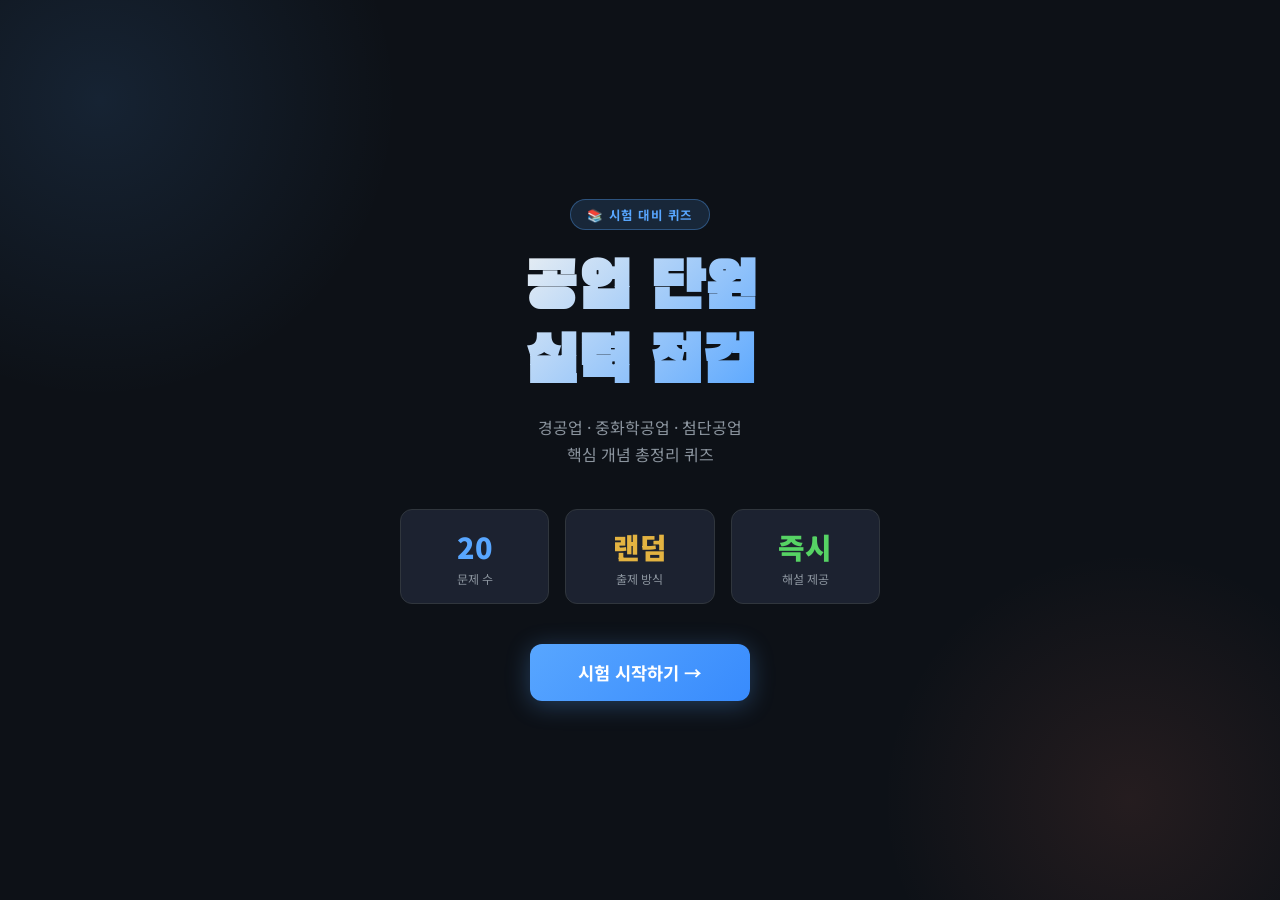
==== index.html @ 166e5a05 "Update index.html" ====
<!DOCTYPE html>
<html lang="ko">
<head>
<meta charset="UTF-8">
<meta name="viewport" content="width=device-width, initial-scale=1.0">
<title>공업 단원 시험 대비 퀴즈</title>
<link href="https://fonts.googleapis.com/css2?family=Noto+Sans+KR:wght@400;500;700;900&family=Black+Han+Sans&display=swap" rel="stylesheet">
<style>
  :root {
    --bg: #0d1117;
    --surface: #161b22;
    --card: #1c2230;
    --border: #30363d;
    --accent: #58a6ff;
    --accent2: #f78166;
    --accent3: #56d364;
    --text: #e6edf3;
    --text-muted: #8b949e;
    --correct: #1a4731;
    --correct-border: #56d364;
    --wrong: #4a1c1c;
    --wrong-border: #f85149;
    --yellow: #e3b341;
  }

  * { box-sizing: border-box; margin: 0; padding: 0; }

  body {
    background: var(--bg);
    color: var(--text);
    font-family: 'Noto Sans KR', sans-serif;
    min-height: 100vh;
    padding: 0;
  }

  /* ── 시작 화면 ── */
  #start-screen {
    display: flex;
    flex-direction: column;
    align-items: center;
    justify-content: center;
    min-height: 100vh;
    padding: 2rem;
    position: relative;
    overflow: hidden;
  }

  #start-screen::before {
    content: '';
    position: absolute;
    top: -200px; left: -200px;
    width: 600px; height: 600px;
    background: radial-gradient(circle, rgba(88,166,255,0.12) 0%, transparent 70%);
    pointer-events: none;
  }

  #start-screen::after {
    content: '';
    position: absolute;
    bottom: -150px; right: -100px;
    width: 500px; height: 500px;
    background: radial-gradient(circle, rgba(247,129,102,0.10) 0%, transparent 70%);
    pointer-events: none;
  }

  .start-badge {
    background: rgba(88,166,255,0.15);
    border: 1px solid rgba(88,166,255,0.35);
    color: var(--accent);
    font-size: 0.78rem;
    font-weight: 700;
    letter-spacing: 0.12em;
    padding: 0.35rem 1rem;
    border-radius: 100px;
    margin-bottom: 1.5rem;
    text-transform: uppercase;
  }

  .start-title {
    font-family: 'Black Han Sans', sans-serif;
    font-size: clamp(2.4rem, 6vw, 4rem);
    text-align: center;
    line-height: 1.15;
    margin-bottom: 0.8rem;
    background: linear-gradient(135deg, #e6edf3 0%, #58a6ff 100%);
    -webkit-background-clip: text;
    -webkit-text-fill-color: transparent;
    background-clip: text;
  }

  .start-sub {
    color: var(--text-muted);
    font-size: 1rem;
    text-align: center;
    margin-bottom: 2.5rem;
    line-height: 1.7;
  }

  .info-grid {
    display: grid;
    grid-template-columns: repeat(3, 1fr);
    gap: 1rem;
    margin-bottom: 2.5rem;
    width: 100%;
    max-width: 480px;
  }

  .info-card {
    background: var(--card);
    border: 1px solid var(--border);
    border-radius: 12px;
    padding: 1rem;
    text-align: center;
  }

  .info-card .num {
    font-size: 1.8rem;
    font-weight: 900;
    color: var(--accent);
    display: block;
  }

  .info-card .lbl {
    font-size: 0.75rem;
    color: var(--text-muted);
    margin-top: 0.2rem;
  }

  .btn-start {
    background: linear-gradient(135deg, #58a6ff, #388bfd);
    color: #fff;
    border: none;
    padding: 1rem 3rem;
    font-size: 1.1rem;
    font-weight: 700;
    font-family: 'Noto Sans KR', sans-serif;
    border-radius: 12px;
    cursor: pointer;
    transition: transform 0.15s, box-shadow 0.15s;
    box-shadow: 0 4px 24px rgba(88,166,255,0.3);
  }

  .btn-start:hover {
    transform: translateY(-2px);
    box-shadow: 0 8px 32px rgba(88,166,255,0.45);
  }

  /* ── 퀴즈 화면 ── */
  #quiz-screen {
    display: none;
    max-width: 720px;
    margin: 0 auto;
    padding: 2rem 1.5rem 5rem;
  }

  .quiz-header {
    display: flex;
    justify-content: space-between;
    align-items: center;
    margin-bottom: 1.5rem;
  }

  .quiz-counter {
    font-size: 0.85rem;
    color: var(--text-muted);
    font-weight: 700;
    letter-spacing: 0.05em;
  }

  .quiz-counter span {
    color: var(--accent);
    font-size: 1.1rem;
  }

  .score-badge {
    background: rgba(86,211,100,0.15);
    border: 1px solid rgba(86,211,100,0.3);
    color: var(--accent3);
    font-size: 0.8rem;
    font-weight: 700;
    padding: 0.3rem 0.8rem;
    border-radius: 100px;
  }

  .progress-bar-wrap {
    height: 4px;
    background: var(--border);
    border-radius: 99px;
    margin-bottom: 2rem;
    overflow: hidden;
  }

  .progress-bar-fill {
    height: 100%;
    background: linear-gradient(90deg, #58a6ff, #56d364);
    border-radius: 99px;
    transition: width 0.4s ease;
  }

  .question-card {
    background: var(--card);
    border: 1px solid var(--border);
    border-radius: 16px;
    padding: 1.8rem;
    margin-bottom: 1.4rem;
    position: relative;
    overflow: hidden;
  }

  .question-card::before {
    content: '';
    position: absolute;
    top: 0; left: 0; right: 0;
    height: 3px;
    background: linear-gradient(90deg, #58a6ff, #388bfd);
  }

  .question-type {
    font-size: 0.72rem;
    font-weight: 700;
    letter-spacing: 0.1em;
    text-transform: uppercase;
    color: var(--accent);
    margin-bottom: 0.8rem;
    display: flex;
    align-items: center;
    gap: 0.4rem;
  }

  .question-type::before {
    content: '';
    display: inline-block;
    width: 6px; height: 6px;
    background: var(--accent);
    border-radius: 50%;
  }

  .question-text {
    font-size: 1.08rem;
    font-weight: 500;
    line-height: 1.7;
    color: var(--text);
  }

  .choices {
    display: flex;
    flex-direction: column;
    gap: 0.75rem;
    margin-bottom: 1.4rem;
  }

  .choice-btn {
    background: var(--surface);
    border: 1.5px solid var(--border);
    color: var(--text);
    padding: 0.9rem 1.2rem;
    border-radius: 10px;
    text-align: left;
    font-size: 0.95rem;
    font-family: 'Noto Sans KR', sans-serif;
    cursor: pointer;
    transition: all 0.15s;
    display: flex;
    align-items: flex-start;
    gap: 0.8rem;
    line-height: 1.5;
  }

  .choice-btn:hover:not(:disabled) {
    border-color: var(--accent);
    background: rgba(88,166,255,0.08);
    transform: translateX(3px);
  }

  .choice-btn .choice-num {
    min-width: 24px;
    height: 24px;
    border-radius: 6px;
    background: var(--border);
    color: var(--text-muted);
    display: flex;
    align-items: center;
    justify-content: center;
    font-size: 0.78rem;
    font-weight: 700;
    flex-shrink: 0;
    margin-top: 1px;
    transition: all 0.15s;
  }

  .choice-btn:hover:not(:disabled) .choice-num {
    background: var(--accent);
    color: #fff;
  }

  .choice-btn.correct {
    background: var(--correct);
    border-color: var(--correct-border);
    color: #fff;
  }

  .choice-btn.correct .choice-num {
    background: var(--correct-border);
    color: #fff;
  }

  .choice-btn.wrong {
    background: var(--wrong);
    border-color: var(--wrong-border);
    color: #fff;
  }

  .choice-btn.wrong .choice-num {
    background: var(--wrong-border);
    color: #fff;
  }

  .choice-btn:disabled { cursor: default; }

  .explanation {
    display: none;
    background: rgba(88,166,255,0.06);
    border: 1px solid rgba(88,166,255,0.2);
    border-radius: 10px;
    padding: 1rem 1.2rem;
    font-size: 0.9rem;
    color: #a8c9f7;
    line-height: 1.7;
    margin-bottom: 1.4rem;
  }

  .explanation .ex-label {
    font-weight: 700;
    color: var(--accent);
    margin-bottom: 0.3rem;
    display: block;
    font-size: 0.78rem;
    letter-spacing: 0.08em;
    text-transform: uppercase;
  }

  .short-answer-wrap {
    display: flex;
    gap: 0.7rem;
    margin-bottom: 1.4rem;
    flex-direction: column;
  }

  .short-input-row {
    display: flex;
    gap: 0.7rem;
  }

  .short-input {
    flex: 1;
    background: var(--surface);
    border: 1.5px solid var(--border);
    color: var(--text);
    padding: 0.85rem 1rem;
    border-radius: 10px;
    font-size: 0.95rem;
    font-family: 'Noto Sans KR', sans-serif;
    outline: none;
    transition: border-color 0.15s;
  }

  .short-input:focus { border-color: var(--accent); }
  .short-input.correct { border-color: var(--correct-border); background: var(--correct); }
  .short-input.wrong { border-color: var(--wrong-border); background: var(--wrong); }

  .btn-submit {
    background: var(--accent);
    color: #fff;
    border: none;
    padding: 0.85rem 1.4rem;
    border-radius: 10px;
    font-size: 0.9rem;
    font-weight: 700;
    font-family: 'Noto Sans KR', sans-serif;
    cursor: pointer;
    transition: opacity 0.15s;
    white-space: nowrap;
  }

  .btn-submit:hover { opacity: 0.85; }
  .btn-submit:disabled { opacity: 0.4; cursor: default; }

  .sa-hint {
    font-size: 0.82rem;
    color: var(--text-muted);
    padding: 0 0.2rem;
  }

  .sa-hint.correct-hint { color: var(--accent3); font-weight: 700; }
  .sa-hint.wrong-hint { color: var(--accent2); }

  .btn-next {
    width: 100%;
    background: linear-gradient(135deg, #58a6ff, #388bfd);
    color: #fff;
    border: none;
    padding: 1rem;
    border-radius: 12px;
    font-size: 1rem;
    font-weight: 700;
    font-family: 'Noto Sans KR', sans-serif;
    cursor: pointer;
    transition: transform 0.15s, opacity 0.15s;
    display: none;
  }

  .btn-next:hover { opacity: 0.9; transform: translateY(-1px); }

  /* ── 결과 화면 ── */
  #result-screen {
    display: none;
    max-width: 600px;
    margin: 0 auto;
    padding: 3rem 1.5rem;
    text-align: center;
    min-height: 100vh;
    justify-content: center;
    flex-direction: column;
    align-items: center;
  }

  .result-emoji {
    font-size: 5rem;
    margin-bottom: 1rem;
    display: block;
    animation: bounce 0.5s ease;
  }

  @keyframes bounce {
    0% { transform: scale(0.5); opacity: 0; }
    70% { transform: scale(1.15); }
    100% { transform: scale(1); opacity: 1; }
  }

  .result-title {
    font-family: 'Black Han Sans', sans-serif;
    font-size: 2.2rem;
    margin-bottom: 0.5rem;
  }

  .result-score {
    font-size: 3.5rem;
    font-weight: 900;
    margin: 1rem 0;
  }

  .result-score .score-num { color: var(--accent); }

  .result-detail {
    color: var(--text-muted);
    margin-bottom: 2rem;
    font-size: 0.95rem;
    line-height: 1.7;
    white-space: pre-line;
  }

  .result-bars {
    width: 100%;
    max-width: 400px;
    margin: 0 auto 2rem;
    display: flex;
    flex-direction: column;
    gap: 0.8rem;
  }

  .result-bar-row {
    display: flex;
    align-items: center;
    gap: 0.8rem;
    font-size: 0.85rem;
  }

  .result-bar-label {
    width: 50px;
    text-align: right;
    color: var(--text-muted);
    flex-shrink: 0;
  }

  .result-bar-track {
    flex: 1;
    height: 10px;
    background: var(--border);
    border-radius: 99px;
    overflow: hidden;
  }

  .result-bar-fill-correct {
    height: 100%;
    background: var(--accent3);
    border-radius: 99px;
    transition: width 1s ease;
  }

  .result-bar-fill-wrong {
    height: 100%;
    background: var(--accent2);
    border-radius: 99px;
    transition: width 1s ease;
  }

  .result-bar-count { width: 30px; font-weight: 700; }

  .result-buttons {
    display: flex;
    gap: 0.8rem;
    width: 100%;
    max-width: 400px;
  }

  .btn-retry {
    flex: 1;
    background: linear-gradient(135deg, #58a6ff, #388bfd);
    color: #fff;
    border: none;
    padding: 0.95rem;
    border-radius: 12px;
    font-size: 0.95rem;
    font-weight: 700;
    font-family: 'Noto Sans KR', sans-serif;
    cursor: pointer;
    transition: opacity 0.15s;
  }

  .btn-retry:hover { opacity: 0.85; }

  .btn-review {
    flex: 1;
    background: var(--card);
    color: var(--text);
    border: 1.5px solid var(--border);
    padding: 0.95rem;
    border-radius: 12px;
    font-size: 0.95rem;
    font-weight: 700;
    font-family: 'Noto Sans KR', sans-serif;
    cursor: pointer;
    transition: border-color 0.15s;
  }

  .btn-review:hover { border-color: var(--accent); }

  @media (max-width: 600px) {
    .info-grid { grid-template-columns: repeat(3,1fr); gap: 0.6rem; }
    .question-text { font-size: 0.97rem; }
    .choice-btn { font-size: 0.88rem; padding: 0.8rem 1rem; }
  }
</style>
</head>
<body>

<!-- 시작 화면 -->
<div id="start-screen">
  <div class="start-badge">📚 시험 대비 퀴즈</div>
  <h1 class="start-title">공업 단원<br>실력 점검</h1>
  <p class="start-sub">경공업 · 중화학공업 · 첨단공업<br>핵심 개념 총정리 퀴즈</p>
  <div class="info-grid">
    <div class="info-card">
      <span class="num">20</span>
      <div class="lbl">문제 수</div>
    </div>
    <div class="info-card">
      <span class="num" style="color:var(--yellow)">랜덤</span>
      <div class="lbl">출제 방식</div>
    </div>
    <div class="info-card">
      <span class="num" style="color:var(--accent3)">즉시</span>
      <div class="lbl">해설 제공</div>
    </div>
  </div>
  <button class="btn-start" onclick="startQuiz()">시험 시작하기 →</button>
</div>

<!-- 퀴즈 화면 -->
<div id="quiz-screen">
  <div class="quiz-header">
    <div class="quiz-counter">문제 <span id="cur-q">1</span> / 20</div>
    <div class="score-badge">점수: <span id="live-score">0</span>점</div>
  </div>
  <div class="progress-bar-wrap">
    <div class="progress-bar-fill" id="progress-fill" style="width:5%"></div>
  </div>
  <div class="question-card">
    <div class="question-type" id="q-type">객관식</div>
    <div class="question-text" id="q-text"></div>
  </div>
  <div id="choices-area"></div>
  <div class="explanation" id="explanation">
    <span class="ex-label">💡 해설</span>
    <span id="exp-text"></span>
  </div>
  <button class="btn-next" id="btn-next" onclick="nextQuestion()">다음 문제 →</button>
</div>

<!-- 결과 화면 -->
<div id="result-screen">
  <span class="result-emoji" id="result-emoji">🎉</span>
  <h2 class="result-title" id="result-title">수고했어요!</h2>
  <div class="result-score"><span class="score-num" id="result-score-num">0</span> <span style="font-size:1.5rem;color:var(--text-muted)">/ 20</span></div>
  <p class="result-detail" id="result-detail"></p>
  <div class="result-bars">
    <div class="result-bar-row">
      <span class="result-bar-label" style="color:var(--accent3)">정답</span>
      <div class="result-bar-track"><div class="result-bar-fill-correct" id="bar-correct" style="width:0%"></div></div>
      <span class="result-bar-count" style="color:var(--accent3)" id="cnt-correct">0</span>
    </div>
    <div class="result-bar-row">
      <span class="result-bar-label" style="color:var(--accent2)">오답</span>
      <div class="result-bar-track"><div class="result-bar-fill-wrong" id="bar-wrong" style="width:0%"></div></div>
      <span class="result-bar-count" style="color:var(--accent2)" id="cnt-wrong">0</span>
    </div>
  </div>
  <div class="result-buttons">
    <button class="btn-retry" onclick="startQuiz()">다시 풀기 🔄</button>
    <button class="btn-review" onclick="goHome()">처음으로 🏠</button>
  </div>
</div>

<script>
// ─────────────────────────────────────────────
//  문제 데이터
//
//  객관식(mc): choices 배열은 정답 1개 + 오답 5개 = 총 6개
//              answer는 정답의 인덱스 (0~5)
//              렌더링 시 정답을 포함한 4개를 랜덤 추출하여 출제
//
//  단답형(sa): answers 배열 — 첫 번째가 대표 정답(해설·오답 표시용),
//              나머지는 허용 유사 답변
// ─────────────────────────────────────────────
const ALL_QUESTIONS = [
  // ── 객관식 (6보기 → 4개 랜덤 추출) ──
  {
    type: 'mc',
    q: '공업의 정의로 가장 올바른 것은?',
    choices: [
      '자연의 생산물을 가공하여 중간재나 최종 생산물을 창출하고 부가가치를 높이는 산업활동',
      '자연환경을 보호하며 생태계를 관리하는 산업활동',
      '1차 산업에서 생산된 농산물을 유통하는 활동',
      '지식과 정보를 기반으로 서비스를 제공하는 활동',
      '토지를 개간하고 작물을 재배하는 농업 활동',
      '원자재를 수입하여 타국에 판매하는 무역 활동'
    ],
    answer: 0,
    exp: '공업은 자연의 생산물을 가공하는 제조 과정을 통해 중간재나 최종 생산물을 창출하여 부가가치를 높이는 산업활동입니다.'
  },
  {
    type: 'mc',
    q: '공업 발달을 위한 인적 자원에 해당하지 않는 것은?',
    choices: [
      '넓은 평야',
      '노동력',
      '기술 및 능력',
      '창의적 생각',
      '협동심',
      '전문 교육을 받은 기술자'
    ],
    answer: 0,
    exp: '넓은 평야는 자연적 조건이지 인적자원이 아닙니다. 인적자원에는 노동력, 기술 및 능력, 창의적 생각, 협동심이 포함됩니다.'
  },
  {
    type: 'mc',
    q: '시장 지향형 공업의 대표적인 예로 가장 적절한 것은?',
    choices: [
      '얼음 제조 공업',
      '철강 공업',
      '조선 공업',
      '석유 화학 공업',
      '자동차 공업',
      '시멘트 공업'
    ],
    answer: 0,
    exp: '얼음 제조 공업은 제품이 무겁고 부피가 크며 변질되기 쉬워 소비자와 가까운 시장 주변에 입지하는 시장 지향형 공업의 대표 예입니다.'
  },
  {
    type: 'mc',
    q: '중세 길드(guild) 제도에 대한 설명으로 옳은 것은?',
    choices: [
      '중세 상공업자들의 상호 부조적 동업 조합이다',
      '대량 생산 체제를 갖춘 현대식 공장 제도이다',
      '국가가 자본을 출자하여 경영하는 공영 공업이다',
      '소비자 중심의 서비스 산업 조합이다',
      '산업혁명 이후 생겨난 노동자 보호 조합이다',
      '원료 수급을 위해 만들어진 국제 무역 연합이다'
    ],
    answer: 0,
    exp: '길드(guild)는 중세 상공업자들이 만든 상호 부조적 동업 조합으로, 장인(숙련된 기술자)들이 직인과 도제를 두고 생산 활동을 주도했습니다.'
  },
  {
    type: 'mc',
    q: '근대 산업 사회(산업혁명)의 특징으로 가장 거리가 먼 것은?',
    choices: [
      '지식 정보 중심 사회로 전환',
      '공장 제도의 확립',
      '대량 생산 체제 구축',
      '2차 산업의 비중 급격히 증가',
      '증기 기관의 발명과 보급',
      '면직물 공업의 급속한 발달'
    ],
    answer: 0,
    exp: '지식 정보 중심 사회는 현대 사회의 특징입니다. 근대 산업 사회(산업혁명)는 공장 제도 확립, 대량 생산 체제, 2차 산업(제조업) 비중 급증이 핵심 특징입니다.'
  },
  {
    type: 'mc',
    q: '베버(Weber)의 최소 비용 이론에서 최적의 공업 입지로 보는 지점은?',
    choices: [
      '운송비, 노동비, 집적 이익을 종합적으로 고려하여 생산비를 최소화할 수 있는 지점',
      '소비자와 가장 가까운 지점',
      '원료 산지에 가장 가까운 지점',
      '항구와 가장 인접한 임해 지역',
      '토지 가격이 가장 낮은 농촌 지역',
      '정부 산업단지가 조성된 지역'
    ],
    answer: 0,
    exp: '베버의 최소 비용 이론은 운송비, 노동비, 집적 이익을 종합적으로 고려하여 생산비가 가장 최소화되는 지점이 최적의 공업 입지라는 이론입니다.'
  },
  {
    type: 'mc',
    q: '장치 공업의 특징으로 옳지 않은 것은?',
    choices: [
      '노동집약적 성격이 강하다',
      '거대한 설비가 필수적이다',
      '고도의 자동화 시스템이 필요하다',
      '대규모 자본 투자가 요구된다',
      '자본 집약적 산업으로 분류된다',
      '석유 화학, 제철이 대표적인 예이다'
    ],
    answer: 0,
    exp: '장치 공업은 자본 집약적 산업으로 거대한 설비와 고도의 자동화, 대규모 자본이 필요합니다. 노동집약적 성격은 경공업의 특징입니다.'
  },
  {
    type: 'mc',
    q: '1960년대 우리나라 산업 발달의 특징으로 옳은 것은?',
    choices: [
      '경공업 중심의 수출 주도형 성장 정책',
      '중화학 공업 중심의 내수 지향형 성장',
      '첨단 기술 산업 중심의 산업 구조',
      '서비스업 중심의 3차 산업 비중 증가',
      '반도체 수출을 통한 고부가가치 성장',
      '자동차 공업을 바탕으로 한 조립 산업 육성'
    ],
    answer: 0,
    exp: '1960년대 우리나라는 섬유, 신발 등 경공업 중심으로 풍부한 노동력을 바탕으로 한 수출 주도형 성장 정책을 추진했습니다.'
  },
  {
    type: 'mc',
    q: '철강 공업의 3대 공정을 순서대로 바르게 나열한 것은?',
    choices: [
      '제선 → 제강 → 압연',
      '제강 → 제선 → 압연',
      '압연 → 제선 → 제강',
      '제선 → 압연 → 제강',
      '압연 → 제강 → 제선',
      '제강 → 압연 → 제선'
    ],
    answer: 0,
    exp: '철강 공업의 순서는 제선(용광로에서 쇳물 생산) → 제강(불순물 제거, 강철 생산) → 압연(롤러로 판/봉 형태로 성형) 입니다.'
  },
  {
    type: 'mc',
    q: '전자 공업의 3대 특성으로 모두 맞는 것은?',
    choices: [
      '지식 집약적, 고부가가치, 저자원·저에너지 소비형',
      '노동 집약적, 저부가가치, 고자원 소비형',
      '자본 집약적, 고부가가치, 고에너지 소비형',
      '기술 집약적, 저부가가치, 저자원 소비형',
      '노동 집약적, 고부가가치, 저에너지 소비형',
      '자본 집약적, 저부가가치, 고자원 소비형'
    ],
    answer: 0,
    exp: '전자 공업(반도체 포함)은 지식 집약적, 고부가가치, 저자원·저에너지 소비형 산업이 3대 특성입니다.'
  },
  {
    type: 'mc',
    q: '섬유 공업의 생산 공정을 순서대로 바르게 나열한 것은?',
    choices: [
      '제사·방적 → 제직·편성 → 염색·가공 → 봉제',
      '염색·가공 → 제직·편성 → 제사·방적 → 봉제',
      '봉제 → 제사·방적 → 제직·편성 → 염색·가공',
      '제직·편성 → 제사·방적 → 봉제 → 염색·가공',
      '봉제 → 염색·가공 → 제사·방적 → 제직·편성',
      '염색·가공 → 봉제 → 제직·편성 → 제사·방적'
    ],
    answer: 0,
    exp: '섬유 공업의 생산 공정 순서: 제사·방적(실 뽑기) → 제직·편성(옷감 짜기) → 염색·가공(색 입히기) → 봉제(완제품 제작)'
  },
  {
    type: 'mc',
    q: '인쇄 방식 중 지폐, 증권 등 정밀 인쇄에 사용되는 방식은?',
    choices: [
      '오목판 인쇄',
      '볼록판 인쇄',
      '평판 인쇄',
      '공판 인쇄',
      '디지털 인쇄',
      '잉크젯 인쇄'
    ],
    answer: 0,
    exp: '오목판(그라비어) 인쇄는 판의 낮은 홈에 잉크를 채우는 방식으로, 지폐·증권·정밀 인쇄에 사용됩니다.'
  },
  {
    type: 'mc',
    q: 'HACCP에 대한 설명으로 옳은 것은?',
    choices: [
      '식품의 원재료부터 최종 소비까지 위해요소를 차단하는 위해도 중점관리기준',
      '식품의 맛과 영양 성분을 분석하는 기준',
      '식품의 유통기한을 연장하는 특수 가공 기술',
      '식품 수출을 위한 국제 인증 시스템',
      '식품의 가격을 안정시키는 정부 규제 제도',
      '식품 첨가물의 허용량을 정하는 국제 기준'
    ],
    answer: 0,
    exp: 'HACCP은 식품의 원재료부터 최종 소비에 이르기까지 모든 단계에서 위해요소를 차단하는 위해도 중점관리기준입니다.'
  },
  {
    type: 'mc',
    q: '화학 공업에서 석유(나프타)를 원료로 에틸렌, 프로필렌 등 기초 원료를 생산하는 공업은?',
    choices: [
      '석유 화학 공업',
      '정밀 화학 공업',
      '바이오 화학 공업',
      '고분자 화학 공업',
      '무기 화학 공업',
      '천연가스 화학 공업'
    ],
    answer: 0,
    exp: '석유 화학 공업은 석유(나프타)를 원료로 에틸렌, 프로필렌 등 기초 화학 원료를 생산합니다. 정밀 화학 공업은 이를 바탕으로 의약품, 화장품 등을 생산합니다.'
  },
  {
    type: 'mc',
    q: '6T 첨단 기술 중 생명체 현상을 이용하며 윤리적 문제(복제)가 존재하는 기술은?',
    choices: [
      'BT(생명공학기술)',
      'IT(정보통신기술)',
      'NT(나노기술)',
      'ST(우주항공기술)',
      'ET(환경기술)',
      'CT(문화콘텐츠기술)'
    ],
    answer: 0,
    exp: 'BT(생명공학기술)는 생명체 현상을 이용한 기술로 유전자 치료, 신약 개발, 바이오 에너지 등에 활용되며, 복제 등 윤리적 문제가 존재합니다.'
  },
  {
    type: 'mc',
    q: '초전도 재료의 특징으로 옳은 것은?',
    choices: [
      '특정 온도 이하에서 전기 저항이 0이 되는 소재',
      '고온에서도 형태를 유지하는 소재',
      '원래 모양을 기억하는 합금',
      '고온·부식에 강한 세라믹 소재',
      '빛을 전기로 변환하는 반도체 소재',
      '충격에 강한 탄소 섬유 복합 소재'
    ],
    answer: 0,
    exp: '초전도 재료는 특정 온도 이하에서 전기 저항이 0이 되는 현상을 이용한 소재로, 강력한 자기장 형성이 가능합니다.'
  },
  {
    type: 'mc',
    q: '조선 공업의 특징으로 가장 옳은 것은?',
    choices: [
      '주문 생산 방식이며 노동 집약적 성격이 강하다',
      '표준화된 완전 자동화 방식으로 대량 생산',
      '2~3만 개의 부품이 들어가는 종합 조립 산업',
      '자본 집약적이며 소규모 설비로 생산 가능하다',
      '소비재 생산 중심으로 시장 지향형 입지가 유리하다',
      '고부가가치 전자 부품을 주로 생산한다'
    ],
    answer: 0,
    exp: '조선 공업은 거대한 배를 만드는 산업으로 표준화된 자동화보다는 주문 생산 방식을 취하며, 노동 집약적 성격이 강합니다.'
  },
  {
    type: 'mc',
    q: '산업 구조 고도화의 일반적인 발전 순서로 옳은 것은?',
    choices: [
      '1차 산업 → 2차 산업 → 3차 산업',
      '3차 산업 → 1차 산업 → 2차 산업',
      '2차 산업 → 1차 산업 → 3차 산업',
      '1차 산업 → 3차 산업 → 2차 산업',
      '2차 산업 → 3차 산업 → 1차 산업',
      '3차 산업 → 2차 산업 → 1차 산업'
    ],
    answer: 0,
    exp: '산업 구조 고도화 순서: 1차 산업(농·임·수산업) → 2차 산업(제조업) → 3차 산업(서비스·지식·정보) 중심으로 발전합니다.'
  },
  {
    type: 'mc',
    q: '중화학 공업의 입지 조건으로 가장 적합한 곳은?',
    choices: [
      '원료 수입과 제품 수출이 편리한 임해 지역(항구)',
      '풍부한 노동력이 있는 내륙 대도시',
      '소비자와 가까운 대형 쇼핑몰 주변',
      '자연환경이 우수한 산간 지역',
      '정부 행정 기관과 인접한 수도권 지역',
      '대학 연구 기관이 집중된 학술 도시'
    ],
    answer: 0,
    exp: '중화학 공업은 원료 수입과 제품 수출 비중이 크기 때문에 원료와 제품의 운반이 편리한 임해 지역(항구)에 입지하는 것이 가장 유리합니다.'
  },
  {
    type: 'mc',
    q: '자동차 공업에 대한 설명으로 옳지 않은 것은?',
    choices: [
      '주문 생산 방식이 주류이며 표준화가 어렵다',
      '약 2~3만 개의 부품이 들어가는 종합 조립 산업이다',
      '전후방 연쇄 효과가 매우 크다',
      '미래 키워드는 전기차, 자율주행, 수소차 등이다',
      '관련 산업(철강, 유리, 고무 등)에 미치는 파급 효과가 크다',
      '대량 생산 체제와 표준화된 공정을 갖추고 있다'
    ],
    answer: 0,
    exp: '주문 생산 방식과 노동 집약적 성격은 조선 공업의 특징입니다. 자동차 공업은 표준화된 대량 생산 방식의 종합 조립 산업입니다.'
  },
  {
    type: 'mc',
    q: '다음 중 클라크(Clark)의 산업 분류에 해당하지 않는 것은?',
    choices: [
      '생산재 산업',
      '1차 산업',
      '2차 산업',
      '3차 산업',
      '농·임·수산업(1차)',
      '서비스업(3차)'
    ],
    answer: 0,
    exp: '생산재/소비재 산업은 호프만의 분류입니다. 클라크는 1차(농·임·수산업), 2차(제조업), 3차(서비스업)로 산업을 분류했습니다.'
  },
  // ── 추가 객관식 5문제 ──
  {
    type: 'mc',
    q: '합성 섬유의 특징으로 옳지 않은 것은?',
    choices: [
      '해충에 약하고 구김이 잘 생긴다',
      '강도가 높다',
      '대량 생산이 용이하다',
      '나일론, 폴리에스테르 등이 대표적이다',
      '구김이 적다',
      '해충에 강하다'
    ],
    answer: 0,
    exp: '합성섬유(나일론, 폴리에스테르 등)는 강도가 높고 대량 생산이 용이하며, 해충에 강하고 구김이 적은 것이 특징입니다. 해충에 약하고 구김이 잘 생긴다는 설명은 틀렸습니다.'
  },
  {
    type: 'mc',
    q: '인쇄 방식 중 신문, 잡지, 교과서 인쇄에 주로 사용되는 방식은?',
    choices: [
      '평판 인쇄(오프셋)',
      '볼록판 인쇄',
      '오목판 인쇄',
      '공판 인쇄',
      '그라비어 인쇄',
      '디지털 잉크젯 인쇄'
    ],
    answer: 0,
    exp: '평판 인쇄(오프셋)는 물과 기름의 반발 원리를 이용한 방식으로, 신문·잡지·교과서 인쇄에 가장 널리 사용됩니다.'
  },
  {
    type: 'mc',
    q: '6T 기술 중 오염 방지, 자원 효율 극대화, 재생 에너지를 핵심으로 하는 기술은?',
    choices: [
      'ET(환경기술)',
      'IT(정보통신기술)',
      'BT(생명공학기술)',
      'NT(나노기술)',
      'ST(우주항공기술)',
      'CT(문화콘텐츠기술)'
    ],
    answer: 0,
    exp: 'ET(환경기술)는 오염 방지, 자원 효율 극대화, 재생 에너지를 핵심으로 하며 태양광 발전, 폐기물 재활용, 스마트 그리드 등에 활용됩니다.'
  },
  {
    type: 'mc',
    q: '공영 공업의 특징으로 옳은 것은?',
    choices: [
      '국가나 지방 공공 단체가 자본을 출자하고 경영하는 공업이다',
      '민간 기업이 이윤 극대화를 목적으로 운영하는 공업이다',
      '소규모 자본으로 시작 가능한 경공업의 일종이다',
      '외국 자본을 유치하여 수출 위주로 운영하는 공업이다',
      '노동 집약적 방식으로 저임금 노동자를 활용하는 공업이다',
      '소비자 협동조합이 운영하는 공업 형태이다'
    ],
    answer: 0,
    exp: '공영 공업은 국가나 지방 공공 단체가 자본을 출자하고 경영하는 공업으로, 주로 공공의 이익과 직결되거나 막대한 자본이 필요한 분야에서 운영됩니다.'
  },
  {
    type: 'mc',
    q: '기계 공업의 역할로 가장 옳은 것은?',
    choices: [
      '다른 산업에 생산 설비(기계)를 공급하는 기초 산업이다',
      '소비자에게 직접 완제품을 판매하는 최종 소비재 산업이다',
      '천연자원을 채굴하여 공급하는 1차 산업의 일부이다',
      '정보통신 기술을 기반으로 하는 첨단 서비스 산업이다',
      '농산물 가공을 위한 식품 공업의 하위 분류이다',
      '에너지 절약을 목적으로 하는 환경 친화적 산업이다'
    ],
    answer: 0,
    exp: '기계 공업은 다른 산업에 생산 설비(기계)를 공급하는 기초 산업의 핵심으로, 자동차·조선·전자 등 다양한 제조업의 토대가 됩니다.'
  },

  // ── 단답형 ──
  {
    type: 'sa',
    q: '철강 공업에서 용광로에 철광석을 넣어 쇳물을 뽑아내는 첫 번째 공정의 이름을 쓰시오.',
    answers: ['제선'],
    exp: '제선은 용광로에 철광석을 넣어 쇳물을 뽑아내는 단계로, 철강 공업 3대 공정의 첫 번째 단계입니다.'
  },
  {
    type: 'sa',
    q: '하드웨어(물질적 생산)보다 서비스, 정보, 지식의 가치 비중이 높아지는 현대 산업의 경향을 무엇이라 하는가?',
    answers: ['소프트화', '산업의 소프트화', '소프트화 현상'],
    exp: '산업의 소프트화는 하드웨어보다 서비스·정보·지식 등 무형의 가치 비중이 높아지는 현상으로, 현대 산업 사회의 특징입니다.'
  },
  {
    type: 'sa',
    q: '운송 수단이 바뀌는 지점(예: 항구)에 입지하여 운송비 절감 효과를 극대화하는 입지 유형을 무엇이라 하는가?',
    answers: ['적환지 입지', '적환지입지', '적환지'],
    exp: '적환지 입지는 운송 수단이 전환되는 지점(항구 등)에 위치하여 원료 수입과 제품 수출의 운송비를 절감하는 입지 유형입니다.'
  },
  {
    type: 'sa',
    q: '공판 인쇄 방식의 대표적인 활용 예를 한 가지 쓰시오.',
    answers: ['스크린 인쇄', '실크스크린', '실크 스크린', '티셔츠 인쇄', '티셔츠 프린팅', '의류 인쇄'],
    exp: '공판 인쇄는 구멍을 통해 잉크를 통과시키는 방식으로, 스크린 인쇄(티셔츠 프린팅)에 활용됩니다.'
  },
  {
    type: 'sa',
    q: '6T 기술 중 10억 분의 1 단위의 초미세 기술을 의미하는 기술의 약어를 쓰시오.',
    answers: ['NT', 'nt', 'Nt'],
    exp: 'NT(나노 기술)는 10억 분의 1 단위의 초미세 기술로, 나노 소자·고성능 필터·초경량 소재 등에 활용됩니다.'
  },
];

// ─────────────────────────────────────────────
//  단답형 정답 판정 함수
// ─────────────────────────────────────────────
function checkSAAnswer(input, answers) {
  const normalize = s => s.replace(/\s/g, '').toLowerCase();
  const normInput = normalize(input);
  return answers.some(a => normalize(a) === normInput);
}

// ─────────────────────────────────────────────
//  객관식 보기 처리:
//  6개 보기에서 정답 1개 + 오답 3개를 랜덤 추출하여 총 4개 구성 후 셔플
// ─────────────────────────────────────────────
function pickAndShuffleChoices(choices, answerIdx) {
  // 정답과 오답을 분리
  const correctText = choices[answerIdx];
  const wrongChoices = choices.filter((_, i) => i !== answerIdx);

  // 오답 중 3개를 랜덤 선택
  const shuffledWrong = shuffle(wrongChoices);
  const selectedWrong = shuffledWrong.slice(0, 3);

  // 정답 포함하여 4개 배열 구성 후 셔플
  const pool = [correctText, ...selectedWrong];
  const shuffledPool = shuffle(pool);

  return {
    shuffledChoices: shuffledPool,
    newAnswerIdx: shuffledPool.indexOf(correctText)
  };
}

// ─────────────────────────────────────────────
//  전체 셔플 (Fisher-Yates)
// ─────────────────────────────────────────────
function shuffle(arr) {
  const a = [...arr];
  for (let i = a.length - 1; i > 0; i--) {
    const j = Math.floor(Math.random() * (i + 1));
    [a[i], a[j]] = [a[j], a[i]];
  }
  return a;
}

let selectedQuestions = [];
let currentIdx = 0;
let score = 0;
let answered = false;

function startQuiz() {
  selectedQuestions = shuffle(ALL_QUESTIONS).slice(0, 20);
  currentIdx = 0;
  score = 0;
  document.getElementById('start-screen').style.display = 'none';
  document.getElementById('result-screen').style.display = 'none';
  document.getElementById('quiz-screen').style.display = 'block';
  document.getElementById('live-score').textContent = 0;
  renderQuestion();
}

function renderQuestion() {
  answered = false;
  const q = selectedQuestions[currentIdx];
  const total = selectedQuestions.length;

  document.getElementById('cur-q').textContent = currentIdx + 1;
  document.getElementById('progress-fill').style.width = ((currentIdx + 1) / total * 100) + '%';
  document.getElementById('q-type').textContent = q.type === 'mc' ? '✏️ 객관식' : '📝 단답형';
  document.getElementById('q-text').textContent = q.q;
  document.getElementById('explanation').style.display = 'none';
  document.getElementById('btn-next').style.display = 'none';

  const area = document.getElementById('choices-area');
  area.innerHTML = '';

  if (q.type === 'mc') {
    // 6개 보기에서 정답 포함 4개 랜덤 추출 + 셔플
    const { shuffledChoices, newAnswerIdx } = pickAndShuffleChoices(q.choices, q.answer);

    const div = document.createElement('div');
    div.className = 'choices';
    const labels = ['①', '②', '③', '④'];
    shuffledChoices.forEach((c, i) => {
      const btn = document.createElement('button');
      btn.className = 'choice-btn';
      btn.innerHTML = `<span class="choice-num">${labels[i]}</span><span>${c}</span>`;
      btn.onclick = () => handleMC(i, btn, div, newAnswerIdx);
      div.appendChild(btn);
    });
    area.appendChild(div);

  } else {
    // 단답형
    const wrap = document.createElement('div');
    wrap.className = 'short-answer-wrap';

    const row = document.createElement('div');
    row.className = 'short-input-row';

    const inp = document.createElement('input');
    inp.className = 'short-input';
    inp.type = 'text';
    inp.placeholder = '정답을 입력하세요';

    const submitBtn = document.createElement('button');
    submitBtn.className = 'btn-submit';
    submitBtn.textContent = '제출';

    const hint = document.createElement('div');
    hint.className = 'sa-hint';

    const doSubmit = () => submitSA(inp, submitBtn, hint, q);
    inp.onkeydown = (e) => { if (e.key === 'Enter') doSubmit(); };
    submitBtn.onclick = doSubmit;

    row.appendChild(inp);
    row.appendChild(submitBtn);
    wrap.appendChild(row);
    wrap.appendChild(hint);
    area.appendChild(wrap);
    setTimeout(() => inp.focus(), 100);
  }
}

function handleMC(idx, btn, div, correctIdx) {
  if (answered) return;
  answered = true;
  const btns = div.querySelectorAll('.choice-btn');
  btns.forEach(b => b.disabled = true);
  const isCorrect = idx === correctIdx;
  btns[correctIdx].classList.add('correct');
  if (!isCorrect) btn.classList.add('wrong');
  if (isCorrect) score++;
  document.getElementById('live-score').textContent = score;
  showExp(selectedQuestions[currentIdx].exp);
}

function submitSA(inp, submitBtn, hint, q) {
  if (answered) return;
  const val = inp.value.trim();
  if (!val) return;
  answered = true;
  inp.disabled = true;
  submitBtn.disabled = true;

  const isCorrect = checkSAAnswer(val, q.answers);

  if (isCorrect) {
    inp.classList.add('correct');
    hint.className = 'sa-hint correct-hint';
    hint.textContent = '✅ 정답입니다!';
    score++;
  } else {
    inp.classList.add('wrong');
    hint.className = 'sa-hint wrong-hint';
    hint.textContent = `❌ 오답 — 정답: ${q.answers[0]}`;
  }
  document.getElementById('live-score').textContent = score;
  showExp(q.exp);
}

function showExp(text) {
  const el = document.getElementById('explanation');
  document.getElementById('exp-text').textContent = text;
  el.style.display = 'block';
  const nextBtn = document.getElementById('btn-next');
  nextBtn.style.display = 'block';
  nextBtn.textContent = currentIdx < selectedQuestions.length - 1 ? '다음 문제 →' : '결과 보기 🏁';
  nextBtn.scrollIntoView({ behavior: 'smooth', block: 'nearest' });
}

function nextQuestion() {
  currentIdx++;
  if (currentIdx >= selectedQuestions.length) {
    showResult();
  } else {
    renderQuestion();
    window.scrollTo({ top: 0, behavior: 'smooth' });
  }
}

function showResult() {
  document.getElementById('quiz-screen').style.display = 'none';
  const rs = document.getElementById('result-screen');
  rs.style.display = 'flex';

  const total = selectedQuestions.length;
  const pct = Math.round(score / total * 100);

  document.getElementById('result-score-num').textContent = score;
  document.getElementById('cnt-correct').textContent = score;
  document.getElementById('cnt-wrong').textContent = total - score;

  setTimeout(() => {
    document.getElementById('bar-correct').style.width = (score / total * 100) + '%';
    document.getElementById('bar-wrong').style.width = ((total - score) / total * 100) + '%';
  }, 200);

  let emoji, title, detail;
  if (pct >= 90) {
    emoji = '🏆'; title = '완벽해요!';
    detail = `${total}문제 중 ${score}문제 정답 (${pct}%)\n공업 단원 완전 정복!`;
  } else if (pct >= 70) {
    emoji = '😊'; title = '잘했어요!';
    detail = `${total}문제 중 ${score}문제 정답 (${pct}%)\n조금만 더 보강하면 만점!`;
  } else if (pct >= 50) {
    emoji = '📖'; title = '더 공부해요!';
    detail = `${total}문제 중 ${score}문제 정답 (${pct}%)\n오답 노트를 꼭 만들어보세요.`;
  } else {
    emoji = '💪'; title = '다시 도전!';
    detail = `${total}문제 중 ${score}문제 정답 (${pct}%)\n핵심 개념을 다시 복습해요.`;
  }

  document.getElementById('result-emoji').textContent = emoji;
  document.getElementById('result-title').textContent = title;
  document.getElementById('result-detail').textContent = detail;
}

function goHome() {
  document.getElementById('result-screen').style.display = 'none';
  document.getElementById('start-screen').style.display = 'flex';
}
</script>
</body>
</html>
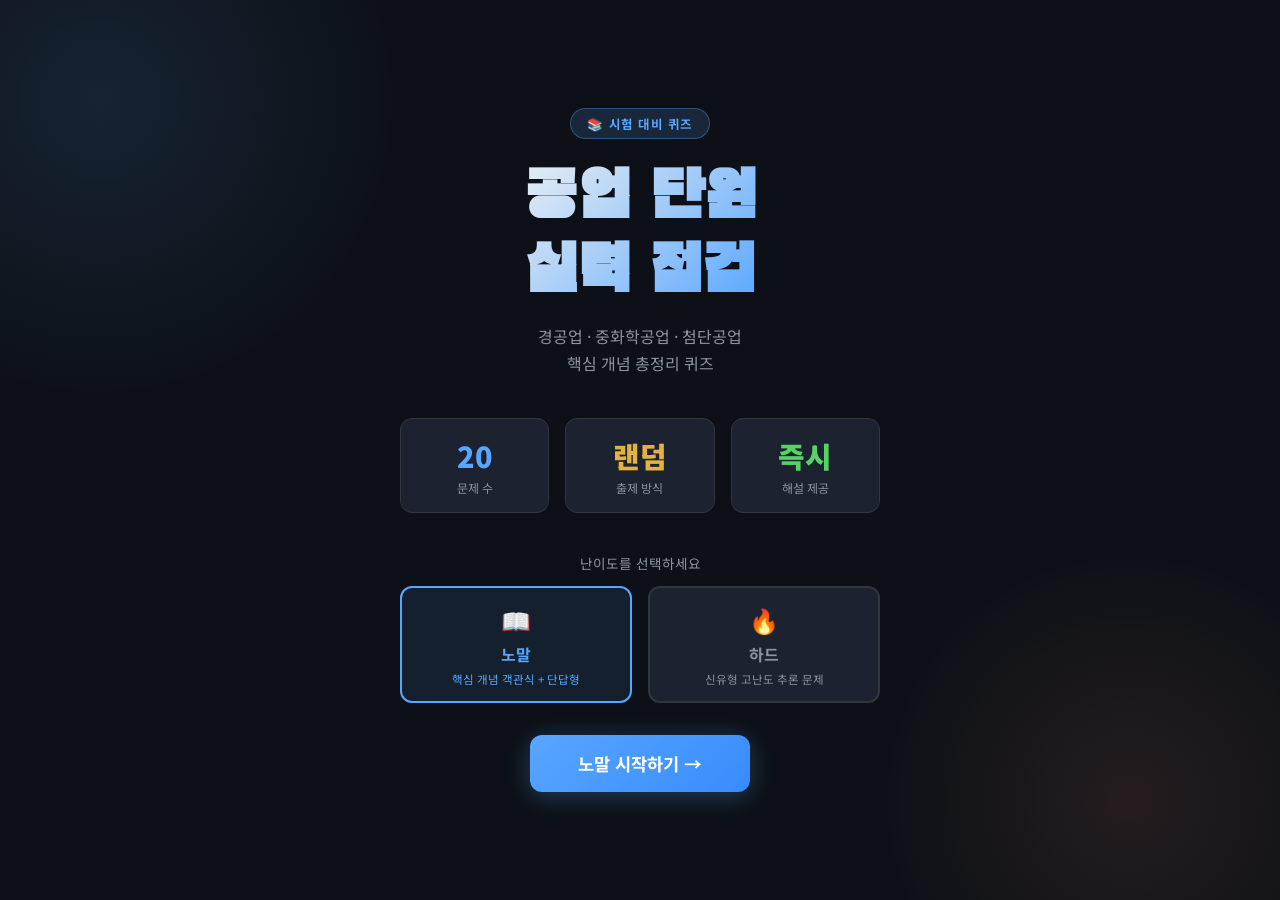
==== commit ab61750a: "Update index.html" ====
--- a/index.html
+++ b/index.html
@@ -21,6 +21,9 @@
     --wrong: #4a1c1c;
     --wrong-border: #f85149;
     --yellow: #e3b341;
+    --hard: #c678dd;
+    --hard-bg: rgba(198,120,221,0.12);
+    --hard-border: rgba(198,120,221,0.35);
   }
 
   * { box-sizing: border-box; margin: 0; padding: 0; }
@@ -30,7 +33,6 @@
     color: var(--text);
     font-family: 'Noto Sans KR', sans-serif;
     min-height: 100vh;
-    padding: 0;
   }
 
   /* ── 시작 화면 ── */
@@ -126,6 +128,56 @@
     margin-top: 0.2rem;
   }
 
+  /* 난이도 선택 */
+  .diff-select-label {
+    font-size: 0.85rem;
+    color: var(--text-muted);
+    margin-bottom: 0.8rem;
+    text-align: center;
+  }
+
+  .diff-buttons {
+    display: flex;
+    gap: 1rem;
+    margin-bottom: 2rem;
+    width: 100%;
+    max-width: 480px;
+  }
+
+  .diff-btn {
+    flex: 1;
+    padding: 0.9rem 1rem;
+    border-radius: 12px;
+    border: 2px solid var(--border);
+    background: var(--card);
+    color: var(--text-muted);
+    font-family: 'Noto Sans KR', sans-serif;
+    font-size: 0.95rem;
+    font-weight: 700;
+    cursor: pointer;
+    transition: all 0.2s;
+    display: flex;
+    flex-direction: column;
+    align-items: center;
+    gap: 0.3rem;
+  }
+
+  .diff-btn .diff-icon { font-size: 1.5rem; }
+  .diff-btn .diff-name { font-size: 1rem; }
+  .diff-btn .diff-desc { font-size: 0.72rem; font-weight: 400; }
+
+  .diff-btn.selected-normal {
+    border-color: var(--accent);
+    background: rgba(88,166,255,0.1);
+    color: var(--accent);
+  }
+
+  .diff-btn.selected-hard {
+    border-color: var(--hard);
+    background: var(--hard-bg);
+    color: var(--hard);
+  }
+
   .btn-start {
     background: linear-gradient(135deg, #58a6ff, #388bfd);
     color: #fff;
@@ -136,7 +188,7 @@
     font-family: 'Noto Sans KR', sans-serif;
     border-radius: 12px;
     cursor: pointer;
-    transition: transform 0.15s, box-shadow 0.15s;
+    transition: transform 0.15s, box-shadow 0.15s, opacity 0.15s;
     box-shadow: 0 4px 24px rgba(88,166,255,0.3);
   }
 
@@ -145,7 +197,16 @@
     box-shadow: 0 8px 32px rgba(88,166,255,0.45);
   }
 
-  /* ── 퀴즈 화면 ── */
+  .btn-start.hard-mode {
+    background: linear-gradient(135deg, #c678dd, #9b59b6);
+    box-shadow: 0 4px 24px rgba(198,120,221,0.3);
+  }
+
+  .btn-start.hard-mode:hover {
+    box-shadow: 0 8px 32px rgba(198,120,221,0.45);
+  }
+
+  /* ── 퀴즈 화면 (노말 스타일) ── */
   #quiz-screen {
     display: none;
     max-width: 720px;
@@ -167,10 +228,7 @@
     letter-spacing: 0.05em;
   }
 
-  .quiz-counter span {
-    color: var(--accent);
-    font-size: 1.1rem;
-  }
+  .quiz-counter span { color: var(--accent); font-size: 1.1rem; }
 
   .score-badge {
     background: rgba(86,211,100,0.15);
@@ -197,6 +255,10 @@
     transition: width 0.4s ease;
   }
 
+  .progress-bar-fill.hard-fill {
+    background: linear-gradient(90deg, #c678dd, #f78166);
+  }
+
   .question-card {
     background: var(--card);
     border: 1px solid var(--border);
@@ -213,6 +275,10 @@
     top: 0; left: 0; right: 0;
     height: 3px;
     background: linear-gradient(90deg, #58a6ff, #388bfd);
+  }
+
+  .question-card.hard-card::before {
+    background: linear-gradient(90deg, #c678dd, #f78166);
   }
 
   .question-type {
@@ -225,6 +291,7 @@
     display: flex;
     align-items: center;
     gap: 0.4rem;
+    flex-wrap: wrap;
   }
 
   .question-type::before {
@@ -235,13 +302,148 @@
     border-radius: 50%;
   }
 
+  .question-card.hard-card .question-type { color: var(--hard); }
+  .question-card.hard-card .question-type::before { background: var(--hard); }
+
+  .hard-badge-inline {
+    background: var(--hard-bg);
+    border: 1px solid var(--hard-border);
+    color: var(--hard);
+    font-size: 0.68rem;
+    padding: 0.1rem 0.5rem;
+    border-radius: 100px;
+    font-weight: 700;
+  }
+
+  .fmt-tag {
+    background: rgba(88,166,255,0.12);
+    border: 1px solid rgba(88,166,255,0.25);
+    color: var(--accent);
+    font-size: 0.68rem;
+    padding: 0.1rem 0.5rem;
+    border-radius: 100px;
+    font-weight: 700;
+  }
+
+  .question-card.hard-card .fmt-tag {
+    background: var(--hard-bg);
+    border-color: var(--hard-border);
+    color: var(--hard);
+  }
+
   .question-text {
-    font-size: 1.08rem;
+    font-size: 1.05rem;
     font-weight: 500;
     line-height: 1.7;
     color: var(--text);
-  }
-
+    margin-top: 0.3rem;
+  }
+
+  /* 하드 문제 내부 박스 스타일 */
+  .hq-box {
+    background: rgba(255,255,255,0.03);
+    border: 0.5px solid var(--border);
+    border-radius: 10px;
+    padding: 12px 14px;
+    margin: 10px 0;
+    font-size: 0.88rem;
+    color: var(--text);
+    line-height: 1.8;
+  }
+
+  .hq-box-title {
+    font-size: 0.72rem;
+    font-weight: 700;
+    color: var(--text-muted);
+    margin-bottom: 6px;
+    letter-spacing: 0.05em;
+    text-transform: uppercase;
+  }
+
+  .hq-underline {
+    display: inline;
+    border-bottom: 2px solid #f85149;
+    color: var(--text);
+    font-weight: 600;
+  }
+
+  .hq-arrow-flow {
+    display: flex;
+    flex-wrap: wrap;
+    align-items: center;
+    gap: 6px;
+    margin: 10px 0;
+    font-size: 0.85rem;
+  }
+
+  .hq-flow-box {
+    background: rgba(255,255,255,0.05);
+    border: 0.5px solid var(--border);
+    border-radius: 8px;
+    padding: 6px 12px;
+    color: var(--text);
+    white-space: nowrap;
+    font-size: 0.82rem;
+    line-height: 1.4;
+    text-align: center;
+  }
+
+  .hq-flow-blank {
+    background: rgba(198,120,221,0.12);
+    border: 0.5px solid rgba(198,120,221,0.4);
+    border-radius: 8px;
+    padding: 6px 14px;
+    color: var(--hard);
+    font-weight: 700;
+    white-space: nowrap;
+    font-size: 0.82rem;
+  }
+
+  .hq-flow-arrow { color: var(--text-muted); font-size: 1rem; }
+
+  .hq-two-col {
+    display: grid;
+    grid-template-columns: 1fr 1fr;
+    gap: 8px;
+    margin: 10px 0;
+  }
+
+  .hq-col-card {
+    background: rgba(255,255,255,0.03);
+    border: 0.5px solid var(--border);
+    border-radius: 8px;
+    padding: 10px 12px;
+    font-size: 0.82rem;
+    color: var(--text);
+    line-height: 1.7;
+  }
+
+  .hq-col-label {
+    font-size: 0.7rem;
+    font-weight: 700;
+    color: var(--text-muted);
+    margin-bottom: 4px;
+  }
+
+  .hq-table-wrap { overflow-x: auto; margin: 10px 0; }
+  .hq-table { width: 100%; border-collapse: collapse; font-size: 0.82rem; }
+  .hq-table th {
+    background: rgba(255,255,255,0.04);
+    color: var(--text-muted);
+    font-weight: 600;
+    padding: 7px 10px;
+    text-align: left;
+    border-bottom: 0.5px solid var(--border);
+  }
+  .hq-table td {
+    padding: 7px 10px;
+    border-bottom: 0.5px solid rgba(255,255,255,0.05);
+    color: var(--text);
+    vertical-align: top;
+    line-height: 1.5;
+  }
+
+  /* 보기 공통 */
   .choices {
     display: flex;
     flex-direction: column;
@@ -256,7 +458,7 @@
     padding: 0.9rem 1.2rem;
     border-radius: 10px;
     text-align: left;
-    font-size: 0.95rem;
+    font-size: 0.93rem;
     font-family: 'Noto Sans KR', sans-serif;
     cursor: pointer;
     transition: all 0.15s;
@@ -270,6 +472,11 @@
     border-color: var(--accent);
     background: rgba(88,166,255,0.08);
     transform: translateX(3px);
+  }
+
+  .hard-mode-active .choice-btn:hover:not(:disabled) {
+    border-color: var(--hard);
+    background: var(--hard-bg);
   }
 
   .choice-btn .choice-num {
@@ -288,33 +495,13 @@
     transition: all 0.15s;
   }
 
-  .choice-btn:hover:not(:disabled) .choice-num {
-    background: var(--accent);
-    color: #fff;
-  }
-
-  .choice-btn.correct {
-    background: var(--correct);
-    border-color: var(--correct-border);
-    color: #fff;
-  }
-
-  .choice-btn.correct .choice-num {
-    background: var(--correct-border);
-    color: #fff;
-  }
-
-  .choice-btn.wrong {
-    background: var(--wrong);
-    border-color: var(--wrong-border);
-    color: #fff;
-  }
-
-  .choice-btn.wrong .choice-num {
-    background: var(--wrong-border);
-    color: #fff;
-  }
-
+  .choice-btn:hover:not(:disabled) .choice-num { background: var(--accent); color: #fff; }
+  .hard-mode-active .choice-btn:hover:not(:disabled) .choice-num { background: var(--hard); color: #fff; }
+
+  .choice-btn.correct { background: var(--correct); border-color: var(--correct-border); color: #fff; }
+  .choice-btn.correct .choice-num { background: var(--correct-border); color: #fff; }
+  .choice-btn.wrong { background: var(--wrong); border-color: var(--wrong-border); color: #fff; }
+  .choice-btn.wrong .choice-num { background: var(--wrong-border); color: #fff; }
   .choice-btn:disabled { cursor: default; }
 
   .explanation {
@@ -323,7 +510,7 @@
     border: 1px solid rgba(88,166,255,0.2);
     border-radius: 10px;
     padding: 1rem 1.2rem;
-    font-size: 0.9rem;
+    font-size: 0.88rem;
     color: #a8c9f7;
     line-height: 1.7;
     margin-bottom: 1.4rem;
@@ -339,6 +526,7 @@
     text-transform: uppercase;
   }
 
+  /* 단답형 */
   .short-answer-wrap {
     display: flex;
     gap: 0.7rem;
@@ -346,10 +534,7 @@
     flex-direction: column;
   }
 
-  .short-input-row {
-    display: flex;
-    gap: 0.7rem;
-  }
+  .short-input-row { display: flex; gap: 0.7rem; }
 
   .short-input {
     flex: 1;
@@ -385,12 +570,7 @@
   .btn-submit:hover { opacity: 0.85; }
   .btn-submit:disabled { opacity: 0.4; cursor: default; }
 
-  .sa-hint {
-    font-size: 0.82rem;
-    color: var(--text-muted);
-    padding: 0 0.2rem;
-  }
-
+  .sa-hint { font-size: 0.82rem; color: var(--text-muted); padding: 0 0.2rem; }
   .sa-hint.correct-hint { color: var(--accent3); font-weight: 700; }
   .sa-hint.wrong-hint { color: var(--accent2); }
 
@@ -409,6 +589,7 @@
     display: none;
   }
 
+  .btn-next.hard-next { background: linear-gradient(135deg, #c678dd, #9b59b6); }
   .btn-next:hover { opacity: 0.9; transform: translateY(-1px); }
 
   /* ── 결과 화면 ── */
@@ -424,12 +605,7 @@
     align-items: center;
   }
 
-  .result-emoji {
-    font-size: 5rem;
-    margin-bottom: 1rem;
-    display: block;
-    animation: bounce 0.5s ease;
-  }
+  .result-emoji { font-size: 5rem; margin-bottom: 1rem; display: block; animation: bounce 0.5s ease; }
 
   @keyframes bounce {
     0% { transform: scale(0.5); opacity: 0; }
@@ -437,84 +613,38 @@
     100% { transform: scale(1); opacity: 1; }
   }
 
-  .result-title {
-    font-family: 'Black Han Sans', sans-serif;
-    font-size: 2.2rem;
+  .result-title { font-family: 'Black Han Sans', sans-serif; font-size: 2.2rem; margin-bottom: 0.5rem; }
+  .result-score { font-size: 3.5rem; font-weight: 900; margin: 1rem 0; }
+  .result-score .score-num { color: var(--accent); }
+  .result-score .score-num.hard-score { color: var(--hard); }
+
+  .result-diff-badge {
+    display: inline-block;
+    padding: 0.3rem 1rem;
+    border-radius: 100px;
+    font-size: 0.8rem;
+    font-weight: 700;
     margin-bottom: 0.5rem;
   }
 
-  .result-score {
-    font-size: 3.5rem;
-    font-weight: 900;
-    margin: 1rem 0;
-  }
-
-  .result-score .score-num { color: var(--accent); }
-
-  .result-detail {
-    color: var(--text-muted);
-    margin-bottom: 2rem;
-    font-size: 0.95rem;
-    line-height: 1.7;
-    white-space: pre-line;
-  }
-
-  .result-bars {
-    width: 100%;
-    max-width: 400px;
-    margin: 0 auto 2rem;
-    display: flex;
-    flex-direction: column;
-    gap: 0.8rem;
-  }
-
-  .result-bar-row {
-    display: flex;
-    align-items: center;
-    gap: 0.8rem;
-    font-size: 0.85rem;
-  }
-
-  .result-bar-label {
-    width: 50px;
-    text-align: right;
-    color: var(--text-muted);
-    flex-shrink: 0;
-  }
-
-  .result-bar-track {
-    flex: 1;
-    height: 10px;
-    background: var(--border);
-    border-radius: 99px;
-    overflow: hidden;
-  }
-
-  .result-bar-fill-correct {
-    height: 100%;
-    background: var(--accent3);
-    border-radius: 99px;
-    transition: width 1s ease;
-  }
-
-  .result-bar-fill-wrong {
-    height: 100%;
-    background: var(--accent2);
-    border-radius: 99px;
-    transition: width 1s ease;
-  }
-
+  .result-diff-badge.normal { background: rgba(88,166,255,0.15); border: 1px solid rgba(88,166,255,0.3); color: var(--accent); }
+  .result-diff-badge.hard { background: var(--hard-bg); border: 1px solid var(--hard-border); color: var(--hard); }
+
+  .result-detail { color: var(--text-muted); margin-bottom: 2rem; font-size: 0.95rem; line-height: 1.7; white-space: pre-line; }
+
+  .result-bars { width: 100%; max-width: 400px; margin: 0 auto 2rem; display: flex; flex-direction: column; gap: 0.8rem; }
+  .result-bar-row { display: flex; align-items: center; gap: 0.8rem; font-size: 0.85rem; }
+  .result-bar-label { width: 50px; text-align: right; color: var(--text-muted); flex-shrink: 0; }
+  .result-bar-track { flex: 1; height: 10px; background: var(--border); border-radius: 99px; overflow: hidden; }
+  .result-bar-fill-correct { height: 100%; background: var(--accent3); border-radius: 99px; transition: width 1s ease; }
+  .result-bar-fill-wrong { height: 100%; background: var(--accent2); border-radius: 99px; transition: width 1s ease; }
   .result-bar-count { width: 30px; font-weight: 700; }
 
-  .result-buttons {
-    display: flex;
-    gap: 0.8rem;
-    width: 100%;
-    max-width: 400px;
-  }
+  .result-buttons { display: flex; gap: 0.8rem; width: 100%; max-width: 400px; flex-wrap: wrap; }
 
   .btn-retry {
     flex: 1;
+    min-width: 120px;
     background: linear-gradient(135deg, #58a6ff, #388bfd);
     color: #fff;
     border: none;
@@ -529,8 +659,26 @@
 
   .btn-retry:hover { opacity: 0.85; }
 
+  .btn-retry-hard {
+    flex: 1;
+    min-width: 120px;
+    background: linear-gradient(135deg, #c678dd, #9b59b6);
+    color: #fff;
+    border: none;
+    padding: 0.95rem;
+    border-radius: 12px;
+    font-size: 0.95rem;
+    font-weight: 700;
+    font-family: 'Noto Sans KR', sans-serif;
+    cursor: pointer;
+    transition: opacity 0.15s;
+  }
+
+  .btn-retry-hard:hover { opacity: 0.85; }
+
   .btn-review {
     flex: 1;
+    min-width: 120px;
     background: var(--card);
     color: var(--text);
     border: 1.5px solid var(--border);
@@ -547,8 +695,10 @@
 
   @media (max-width: 600px) {
     .info-grid { grid-template-columns: repeat(3,1fr); gap: 0.6rem; }
-    .question-text { font-size: 0.97rem; }
-    .choice-btn { font-size: 0.88rem; padding: 0.8rem 1rem; }
+    .question-text { font-size: 0.95rem; }
+    .choice-btn { font-size: 0.85rem; padding: 0.75rem 0.9rem; }
+    .hq-two-col { grid-template-columns: 1fr; }
+    .diff-buttons { flex-direction: column; }
   }
 </style>
 </head>
@@ -573,7 +723,22 @@
       <div class="lbl">해설 제공</div>
     </div>
   </div>
-  <button class="btn-start" onclick="startQuiz()">시험 시작하기 →</button>
+
+  <p class="diff-select-label">난이도를 선택하세요</p>
+  <div class="diff-buttons">
+    <button class="diff-btn selected-normal" id="btn-diff-normal" onclick="selectDiff('normal')">
+      <span class="diff-icon">📖</span>
+      <span class="diff-name">노말</span>
+      <span class="diff-desc">핵심 개념 객관식 + 단답형</span>
+    </button>
+    <button class="diff-btn" id="btn-diff-hard" onclick="selectDiff('hard')">
+      <span class="diff-icon">🔥</span>
+      <span class="diff-name">하드</span>
+      <span class="diff-desc">신유형 고난도 추론 문제</span>
+    </button>
+  </div>
+
+  <button class="btn-start" id="btn-start-main" onclick="startQuiz()">시험 시작하기 →</button>
 </div>
 
 <!-- 퀴즈 화면 -->
@@ -585,9 +750,10 @@
   <div class="progress-bar-wrap">
     <div class="progress-bar-fill" id="progress-fill" style="width:5%"></div>
   </div>
-  <div class="question-card">
+  <div class="question-card" id="q-card">
     <div class="question-type" id="q-type">객관식</div>
     <div class="question-text" id="q-text"></div>
+    <div id="q-html-content"></div>
   </div>
   <div id="choices-area"></div>
   <div class="explanation" id="explanation">
@@ -600,6 +766,7 @@
 <!-- 결과 화면 -->
 <div id="result-screen">
   <span class="result-emoji" id="result-emoji">🎉</span>
+  <div class="result-diff-badge normal" id="result-diff-badge">노말 모드</div>
   <h2 class="result-title" id="result-title">수고했어요!</h2>
   <div class="result-score"><span class="score-num" id="result-score-num">0</span> <span style="font-size:1.5rem;color:var(--text-muted)">/ 20</span></div>
   <p class="result-detail" id="result-detail"></p>
@@ -616,24 +783,17 @@
     </div>
   </div>
   <div class="result-buttons">
-    <button class="btn-retry" onclick="startQuiz()">다시 풀기 🔄</button>
+    <button class="btn-retry" onclick="startQuiz()">노말 다시풀기 🔄</button>
+    <button class="btn-retry-hard" onclick="startHardRetry()">하드 도전 🔥</button>
     <button class="btn-review" onclick="goHome()">처음으로 🏠</button>
   </div>
 </div>
 
 <script>
-// ─────────────────────────────────────────────
-//  문제 데이터
-//
-//  객관식(mc): choices 배열은 정답 1개 + 오답 5개 = 총 6개
-//              answer는 정답의 인덱스 (0~5)
-//              렌더링 시 정답을 포함한 4개를 랜덤 추출하여 출제
-//
-//  단답형(sa): answers 배열 — 첫 번째가 대표 정답(해설·오답 표시용),
-//              나머지는 허용 유사 답변
-// ─────────────────────────────────────────────
-const ALL_QUESTIONS = [
-  // ── 객관식 (6보기 → 4개 랜덤 추출) ──
+// ══════════════════════════════════════════
+//  노말 문제 데이터 (객관식: 정답1 + 오답5 → 4개 랜덤 추출)
+// ══════════════════════════════════════════
+const NORMAL_QUESTIONS = [
   {
     type: 'mc',
     q: '공업의 정의로 가장 올바른 것은?',
@@ -928,7 +1088,6 @@
     answer: 0,
     exp: '생산재/소비재 산업은 호프만의 분류입니다. 클라크는 1차(농·임·수산업), 2차(제조업), 3차(서비스업)로 산업을 분류했습니다.'
   },
-  // ── 추가 객관식 5문제 ──
   {
     type: 'mc',
     q: '합성 섬유의 특징으로 옳지 않은 것은?',
@@ -941,7 +1100,7 @@
       '해충에 강하다'
     ],
     answer: 0,
-    exp: '합성섬유(나일론, 폴리에스테르 등)는 강도가 높고 대량 생산이 용이하며, 해충에 강하고 구김이 적은 것이 특징입니다. 해충에 약하고 구김이 잘 생긴다는 설명은 틀렸습니다.'
+    exp: '합성섬유(나일론, 폴리에스테르 등)는 강도가 높고 대량 생산이 용이하며, 해충에 강하고 구김이 적은 것이 특징입니다.'
   },
   {
     type: 'mc',
@@ -999,8 +1158,7 @@
     answer: 0,
     exp: '기계 공업은 다른 산업에 생산 설비(기계)를 공급하는 기초 산업의 핵심으로, 자동차·조선·전자 등 다양한 제조업의 토대가 됩니다.'
   },
-
-  // ── 단답형 ──
+  // ── 노말 단답형 ──
   {
     type: 'sa',
     q: '철강 공업에서 용광로에 철광석을 넣어 쇳물을 뽑아내는 첫 번째 공정의 이름을 쓰시오.',
@@ -1033,66 +1191,515 @@
   },
 ];
 
-// ─────────────────────────────────────────────
-//  단답형 정답 판정 함수
-// ─────────────────────────────────────────────
+// ══════════════════════════════════════════
+//  하드 문제 데이터 (친구 코드 기반 신유형)
+//  각 문제: type:'mc_hard', 보기 5~6개, answer는 정답 인덱스
+//  → 정답 1개 + 오답 4개 중 랜덤 3개 = 총 4개 보기로 렌더링
+// ══════════════════════════════════════════
+const HARD_QUESTIONS = [
+  {
+    type: 'mc_hard',
+    fmt: '글 속 오류 찾기',
+    q: '다음 글에서 밑줄 친 부분 중 옳지 않은 것은?',
+    htmlContent: `<div class="hq-box">
+      공업의 입지 조건은 크게 경제적 조건과 자연적 조건으로 나뉜다. 경제적 입지 조건에는 <span class="hq-underline">①시장, 교통, 원료</span>가 포함되며, <span class="hq-underline">②기후와 지형</span>은 자연적 입지 조건에 해당한다. 베버(Weber)는 <span class="hq-underline">③운송비, 노동비, 집적 이익</span>을 종합 고려하여 최소 비용 지점이 최적 입지라고 보았다. 한편 <span class="hq-underline">④시장 지향형 공업의 대표 사례는 얼음 제조, 제과, 음료 공업</span>이며, <span class="hq-underline">⑤중화학 공업은 풍부한 노동력이 있는 내륙 지역</span>에 입지하는 것이 가장 유리하다.
+    </div>`,
+    choices: ['①', '②', '③', '④', '⑤'],
+    answer: 4,
+    exp: '중화학 공업은 제품이 무겁고 원료 수입·제품 수출이 중요하므로 임해 지역(항구)에 입지하는 것이 유리합니다. 내륙 지역이 유리하다는 ⑤가 오답입니다.'
+  },
+  {
+    type: 'mc_hard',
+    fmt: '공통 개념 찾기',
+    q: '다음 (가)~(다)의 공통점을 가장 잘 설명한 것은?',
+    htmlContent: `<div class="hq-two-col">
+      <div class="hq-col-card"><div class="hq-col-label">(가)</div>석유 화학 공업<br>제철 공업</div>
+      <div class="hq-col-card"><div class="hq-col-label">(나)</div>거대한 설비 필수<br>고도의 자동화 시스템</div>
+    </div>
+    <div class="hq-box"><div class="hq-box-title">(다)</div>대규모 자본 투자 요구, 자본 집약적 성격 강함</div>`,
+    choices: [
+      '(가)~(다)는 모두 경공업의 특징을 설명한다',
+      '(가)~(다)는 모두 장치 공업의 특징에 해당한다',
+      '(가)~(다)는 모두 노동 집약적 산업의 특징이다',
+      '(가)는 기초 공업, (나)(다)는 공영 공업을 설명한다',
+      '(가)~(다)는 모두 시장 지향형 공업의 사례이다'
+    ],
+    answer: 1,
+    exp: '석유 화학·제철 공업은 장치 공업의 대표 사례이며, 거대 설비·고도 자동화·대규모 자본 투자는 모두 장치 공업의 핵심 특징입니다.'
+  },
+  {
+    type: 'mc_hard',
+    fmt: '흐름도 완성형',
+    q: '다음 철강 공업의 생산 흐름도에서 ㉠, ㉡에 들어갈 내용이 바르게 짝지어진 것은?',
+    htmlContent: `<div class="hq-arrow-flow">
+      <div class="hq-flow-blank">( ㉠ )</div>
+      <div class="hq-flow-arrow">→</div>
+      <div class="hq-flow-box">제강<br><span style="font-size:0.72rem;color:var(--text-muted);">불순물 제거, 강철 생산</span></div>
+      <div class="hq-flow-arrow">→</div>
+      <div class="hq-flow-blank">( ㉡ )</div>
+    </div>
+    <div class="hq-box" style="margin-top:8px;">
+      ㉠의 결과물: 쇳물(선철)<br>
+      ㉡의 결과물: 강판(슬래브), 봉강 등
+    </div>`,
+    choices: [
+      '㉠ 압연 — ㉡ 제선',
+      '㉠ 제선 — ㉡ 압연',
+      '㉠ 제강 — ㉡ 제선',
+      '㉠ 압연 — ㉡ 제강',
+      '㉠ 제선 — ㉡ 제강'
+    ],
+    answer: 1,
+    exp: '제선(용광로→쇳물) → 제강(불순물 제거→강철) → 압연(롤러로 형태 성형→강판·봉강). ㉠=제선, ㉡=압연입니다.'
+  },
+  {
+    type: 'mc_hard',
+    fmt: '분류 판단형',
+    q: '다음 A~E를 경공업과 중화학 공업으로 분류할 때, 같은 그룹으로 묶인 것은?',
+    htmlContent: `<div class="hq-table-wrap"><table class="hq-table">
+      <thead><tr><th>산업</th><th>주요 특징</th></tr></thead>
+      <tbody>
+        <tr><td>A. 섬유 공업</td><td>노동 집약적, 소비재 생산</td></tr>
+        <tr><td>B. 조선 공업</td><td>주문 생산, 노동 집약적, 대형 선박 제조</td></tr>
+        <tr><td>C. 식품 공업</td><td>농업과 연계, 소비재 생산</td></tr>
+        <tr><td>D. 자동차 공업</td><td>종합 조립 산업, 전후방 연쇄효과 큼</td></tr>
+        <tr><td>E. 인쇄 공업</td><td>다양한 판 방식, 출판·포장 등에 활용</td></tr>
+      </tbody>
+    </table></div>`,
+    choices: [
+      '경공업: A, B, C / 중화학: D, E',
+      '경공업: A, C, E / 중화학: B, D',
+      '경공업: A, B, E / 중화학: C, D',
+      '경공업: C, D, E / 중화학: A, B',
+      '경공업: A, D / 중화학: B, C, E'
+    ],
+    answer: 1,
+    exp: '경공업: 섬유(A), 식품(C), 인쇄(E) — 부피 작고 노동 집약적 소비재 산업. 중화학 공업: 조선(B), 자동차(D) — 무겁고 대규모 자본이 필요한 산업.'
+  },
+  {
+    type: 'mc_hard',
+    fmt: '대화 오류 찾기',
+    q: '다음 대화에서 틀린 내용을 말한 학생만 고른 것은?',
+    htmlContent: `<div class="hq-box">
+      <strong>주제: 6T 기술과 신소재</strong><br><br>
+      <strong>민준:</strong> "NT(나노기술)는 10억 분의 1 단위의 초미세 기술로, 나노 소자나 초경량 소재 개발에 활용돼."<br><br>
+      <strong>서연:</strong> "BT(생명공학기술)는 유전자 치료, 신약 개발 등에 쓰이지만 복제 관련 윤리 문제도 있어."<br><br>
+      <strong>지호:</strong> "초전도 재료는 고온에서 전기 저항이 0이 되는 특성을 가지고 있어."<br><br>
+      <strong>하은:</strong> "ET(환경기술)는 태양광 발전, 폐기물 재활용 등 오염 방지와 자원 효율을 높이는 기술이야."<br><br>
+      <strong>태양:</strong> "형상 기억 합금은 변형 후 원래 모양으로 돌아오는 특성이 있어."
+    </div>`,
+    choices: ['민준', '서연', '지호', '하은', '태양'],
+    answer: 2,
+    exp: '지호가 틀렸습니다. 초전도 재료는 특정 온도 이하(저온)에서 전기 저항이 0이 됩니다. 고온이 아닙니다.'
+  },
+  {
+    type: 'mc_hard',
+    fmt: '조건 추론형',
+    q: '다음 조건을 모두 만족하는 산업 분류 체계의 이론가와 분류 기준을 옳게 연결한 것은?',
+    htmlContent: `<div class="hq-box">
+      <strong>조건 1.</strong> 산업을 크게 세 가지 차수(次數)로 나눈다.<br>
+      <strong>조건 2.</strong> 1차는 농·임·수산업, 2차는 제조업, 3차는 서비스업이다.<br>
+      <strong>조건 3.</strong> 산업 구조 고도화의 흐름을 설명하는 데 활용된다.
+    </div>`,
+    choices: [
+      '호프만 — 생산재와 소비재 산업으로 분류',
+      '클라크 — 1·2·3차 산업으로 분류',
+      '베버 — 운송비·노동비·집적이익 기준 분류',
+      '호프만 — 1·2·3차 산업으로 분류',
+      '클라크 — 생산재와 소비재 산업으로 분류'
+    ],
+    answer: 1,
+    exp: '클라크는 산업을 1·2·3차 산업으로 분류한 이론가입니다. 호프만은 생산재/소비재로, 베버는 입지론(최소 비용 이론)으로 분류합니다.'
+  },
+  {
+    type: 'mc_hard',
+    fmt: '빠진 연결고리형',
+    q: '다음 산업 발전 흐름에서 ㉠에 들어갈 내용으로 가장 적절한 것은?',
+    htmlContent: `<div class="hq-arrow-flow">
+      <div class="hq-flow-box">고대<br><span style="font-size:0.72rem;color:var(--text-muted);">가내 수공업<br>자급자족</span></div>
+      <div class="hq-flow-arrow">→</div>
+      <div class="hq-flow-box">중세<br><span style="font-size:0.72rem;color:var(--text-muted);">길드 제도<br>장인 중심</span></div>
+      <div class="hq-flow-arrow">→</div>
+      <div class="hq-flow-blank">( ㉠ )</div>
+      <div class="hq-flow-arrow">→</div>
+      <div class="hq-flow-box">현대<br><span style="font-size:0.72rem;color:var(--text-muted);">지식·정보<br>소프트화</span></div>
+    </div>`,
+    choices: [
+      '첨단 산업 사회 — 6T 기술 중심의 산업 구조',
+      '근대 산업 사회 — 공장제도 확립, 대량 생산, 2차 산업 급성장',
+      '농업 중심 사회 — 1차 산업 비중 확대',
+      '서비스 중심 사회 — 3차 산업 급성장',
+      '공영 공업 사회 — 국가 주도 중화학 공업 육성'
+    ],
+    answer: 1,
+    exp: '고대(가내수공업) → 중세(길드) → 근대 산업혁명(공장제도·대량생산·2차 산업 급성장) → 현대(지식·정보·소프트화) 순서입니다.'
+  },
+  {
+    type: 'mc_hard',
+    fmt: '적용·반박형',
+    q: '다음 주장에 대한 반박으로 가장 적절한 것은?',
+    htmlContent: `<div class="hq-box">
+      <div class="hq-box-title">학생의 주장</div>
+      "조선 공업과 자동차 공업은 둘 다 중화학 공업에 속하고 수많은 부품을 조립하는 방식이므로, 두 산업의 특징은 완전히 동일하다고 볼 수 있다."
+    </div>`,
+    choices: [
+      '자동차 공업은 중화학 공업에 해당하지 않으므로 주장이 틀렸다',
+      '조선 공업은 주문 생산 방식이 주를 이루는 반면, 자동차 공업은 표준화된 대량 생산이 중심이므로 동일하지 않다',
+      '두 산업 모두 전후방 연쇄 효과가 동일하게 크므로 주장이 옳다',
+      '자동차 공업이 더 많은 부품을 사용하므로 두 산업은 다르다',
+      '조선 공업이 경공업에 해당하므로 두 산업을 같다고 볼 수 없다'
+    ],
+    answer: 1,
+    exp: '두 산업 모두 조립 산업·중화학 공업이지만, 자동차는 표준화된 대량 생산, 조선은 고객 맞춤 주문 생산 방식이라는 핵심 차이가 있습니다.'
+  },
+  {
+    type: 'mc_hard',
+    fmt: '공통 개념 찾기',
+    q: '다음 사례들의 공통점으로 가장 적절한 것은?',
+    htmlContent: `<div class="hq-box">
+      • 나일론, 폴리에스테르 — 강도 높고 해충에 강하며 구김이 적음<br>
+      • 인공위성 개발 중 파생된 MRI — 의료 기기로 전용<br>
+      • 태양광 패널 소재 개발 → 전기차 배터리에 적용<br>
+      • 반도체 소형화 기술 → 스마트폰·웨어러블 기기에 활용
+    </div>`,
+    choices: [
+      '모두 경공업 분야에서 개발된 소재·기술이다',
+      '모두 기존 기술·소재가 다른 분야로 파급·응용된 사례이다',
+      '모두 장치 공업에서 생산되는 제품이다',
+      '모두 6T 중 BT(생명공학기술)에 해당하는 사례이다',
+      '모두 공영 공업을 통해 개발·보급된 기술이다'
+    ],
+    answer: 1,
+    exp: '모든 사례는 한 분야에서 개발된 기술·소재가 다른 분야로 응용·파급된 기술 전이(파급 효과)의 공통점을 가집니다.'
+  },
+  {
+    type: 'mc_hard',
+    fmt: '최종 종합형',
+    q: '다음 표에서 설명이 옳은 항목만 고른 것은?',
+    htmlContent: `<div class="hq-table-wrap"><table class="hq-table">
+      <thead><tr><th>번호</th><th>개념</th><th>설명</th></tr></thead>
+      <tbody>
+        <tr><td>㉠</td><td>기초 공업</td><td>자동차·조선 등 다른 공업의 바탕이 되는 원료·자재 생산</td></tr>
+        <tr><td>㉡</td><td>공영 공업</td><td>민간 기업이 이익 극대화를 위해 자유롭게 운영하는 공업</td></tr>
+        <tr><td>㉢</td><td>산업 소프트화</td><td>하드웨어보다 서비스·정보·지식의 가치 비중이 높아지는 현상</td></tr>
+        <tr><td>㉣</td><td>HACCP</td><td>식품의 원재료부터 최종 소비까지 위해요소를 차단하는 기준</td></tr>
+        <tr><td>㉤</td><td>정밀 화학 공업</td><td>나프타를 원료로 에틸렌·프로필렌 등 기초 원료를 생산</td></tr>
+      </tbody>
+    </table></div>`,
+    choices: [
+      '㉠, ㉡, ㉢',
+      '㉠, ㉢, ㉣',
+      '㉡, ㉣, ㉤',
+      '㉠, ㉡, ㉤',
+      '㉢, ㉣, ㉤'
+    ],
+    answer: 1,
+    exp: '㉡ 틀림(공영 공업은 국가·지자체가 공공 이익을 위해 운영), ㉤ 틀림(나프타→에틸렌·프로필렌은 석유 화학 공업, 정밀 화학은 의약품·화장품·염료). ㉠✓, ㉢✓, ㉣✓'
+  },
+  // 하드 추가 10문제
+  {
+    type: 'mc_hard',
+    fmt: '상황 판단형',
+    q: '다음 A 공장의 입지 결정 과정에서 적용된 이론으로 가장 적절한 것은?',
+    htmlContent: `<div class="hq-box">
+      A 공장은 입지를 결정하기 위해 세 가지 요소를 분석했다.<br><br>
+      1. 원료 산지에서 시장까지의 운송비 비교<br>
+      2. 지역별 노동력 임금 차이로 인한 비용 절감 가능성<br>
+      3. 인근 기업들과의 집적으로 얻을 수 있는 이익<br><br>
+      → 이 세 요소를 종합 분석하여 총 생산비가 가장 낮은 지점을 최적 입지로 선택
+    </div>`,
+    choices: [
+      '베버(Weber)의 최소 비용 이론',
+      '클라크(Clark)의 산업 구조 이론',
+      '호프만(Hoffmann)의 생산재/소비재 분류 이론',
+      '적환지 입지 이론',
+      '시장 지향형 입지 이론'
+    ],
+    answer: 0,
+    exp: '운송비, 노동비, 집적 이익 세 가지를 종합하여 최소 생산비 지점을 최적 입지로 보는 것은 베버(Weber)의 최소 비용 이론입니다.'
+  },
+  {
+    type: 'mc_hard',
+    fmt: '빈칸 완성형',
+    q: '다음 빈칸 ㉠, ㉡에 들어갈 말이 바르게 짝지어진 것은?',
+    htmlContent: `<div class="hq-box">
+      섬유 공업의 생산 공정은 원료에서 실을 뽑는 ( ㉠ ) 단계에서 시작하여, 실을 가로세로로 엮어 옷감을 만드는 제직·편성, 색을 입히는 염색·가공을 거쳐 최종적으로 옷감을 재단하고 꿰매는 ( ㉡ ) 단계로 완성된다.
+    </div>`,
+    choices: [
+      '㉠ 봉제 — ㉡ 제사·방적',
+      '㉠ 제사·방적 — ㉡ 봉제',
+      '㉠ 염색·가공 — ㉡ 제직·편성',
+      '㉠ 제직·편성 — ㉡ 염색·가공',
+      '㉠ 봉제 — ㉡ 염색·가공'
+    ],
+    answer: 1,
+    exp: '섬유 공정의 시작은 제사·방적(실 뽑기), 마지막은 봉제(의류 완성)입니다. ㉠=제사·방적, ㉡=봉제.'
+  },
+  {
+    type: 'mc_hard',
+    fmt: '옳고 그름 판단형',
+    q: '다음 보기 중 경공업의 특징으로 옳은 것을 모두 고른 것은?',
+    htmlContent: `<div class="hq-box">
+      ㄱ. 노동 집약적 성격이 강하며 적은 자본으로 시작 가능하다.<br>
+      ㄴ. 주로 소비재(옷, 신발 등)를 생산하며 고용 창출 효과가 크다.<br>
+      ㄷ. 우리나라는 1970년대 이후 경공업 비중이 더욱 확대되었다.<br>
+      ㄹ. 최근에는 기능성 소재, 친환경, ICT 융합 등 고부가가치 방향으로 변화하고 있다.
+    </div>`,
+    choices: [
+      'ㄱ, ㄴ, ㄷ, ㄹ 모두',
+      'ㄱ, ㄴ, ㄹ',
+      'ㄴ, ㄷ, ㄹ',
+      'ㄱ, ㄷ',
+      'ㄴ, ㄹ'
+    ],
+    answer: 1,
+    exp: 'ㄷ이 틀렸습니다. 우리나라는 1970년대 이후 경공업에서 중화학 공업 중심으로 비중이 이동했습니다. ㄱ, ㄴ, ㄹ은 옳은 설명입니다.'
+  },
+  {
+    type: 'mc_hard',
+    fmt: '인과 관계 분석형',
+    q: '다음 현상의 원인으로 가장 적절한 것은?',
+    htmlContent: `<div class="hq-box">
+      <div class="hq-box-title">현상</div>
+      우리나라의 포항, 광양, 울산, 거제 등의 도시에는 철강 공업, 자동차 공업, 조선 공업 등 중화학 공업 단지가 주로 해안가에 집중되어 있다.
+    </div>`,
+    choices: [
+      '해안 지역은 기후가 온화하여 근로자 생활에 유리하기 때문이다',
+      '원료를 수입하고 완성품을 수출하기 위한 운송 비용 절감이 유리하기 때문이다',
+      '해안 지역의 토지 가격이 내륙보다 저렴하기 때문이다',
+      '해안 지역에 풍부한 노동력이 집중되어 있기 때문이다',
+      '정부의 해안 개발 정책에 따른 강제적 배치 때문이다'
+    ],
+    answer: 1,
+    exp: '중화학 공업은 원자재 수입과 제품 수출의 비중이 크기 때문에 항구(임해 지역)에 위치해야 운송비를 최소화할 수 있습니다. 이것이 임해 공업 지역 형성의 핵심 이유입니다.'
+  },
+  {
+    type: 'mc_hard',
+    fmt: '개념 비교형',
+    q: '석유 화학 공업과 정밀 화학 공업을 비교한 내용으로 옳은 것은?',
+    htmlContent: `<div class="hq-table-wrap"><table class="hq-table">
+      <thead><tr><th>구분</th><th>석유 화학 공업</th><th>정밀 화학 공업</th></tr></thead>
+      <tbody>
+        <tr><td>원료</td><td>?</td><td>석유 화학 제품</td></tr>
+        <tr><td>주요 생산품</td><td>에틸렌, 프로필렌 등</td><td>?</td></tr>
+        <tr><td>성격</td><td>기초 원료 공급</td><td>고부가가치 최종 제품</td></tr>
+      </tbody>
+    </table></div>`,
+    choices: [
+      '석유 화학 원료는 천연가스이며, 정밀 화학 생산품은 강철이다',
+      '석유 화학 원료는 나프타(석유)이며, 정밀 화학 생산품은 의약품·화장품·염료 등이다',
+      '석유 화학 원료는 철광석이며, 정밀 화학 생산품은 합성섬유이다',
+      '석유 화학 원료는 나프타이며, 정밀 화학 생산품은 에틸렌·프로필렌이다',
+      '석유 화학 원료는 석탄이며, 정밀 화학 생산품은 나프타이다'
+    ],
+    answer: 1,
+    exp: '석유 화학 공업의 원료는 나프타(석유)이며, 이를 가공한 제품을 다시 원료로 받아 의약품·화장품·염료 등 고부가가치 제품을 만드는 것이 정밀 화학 공업입니다.'
+  },
+  {
+    type: 'mc_hard',
+    fmt: '시대적 흐름 파악형',
+    q: '다음 우리나라 산업 발달의 흐름에서 ㉠, ㉡에 들어갈 내용이 바르게 연결된 것은?',
+    htmlContent: `<div class="hq-arrow-flow">
+      <div class="hq-flow-box">1960년대<br><span style="font-size:0.72rem;color:var(--text-muted);">( ㉠ ) 중심<br>수출 주도 성장</span></div>
+      <div class="hq-flow-arrow">→</div>
+      <div class="hq-flow-box">1970년대~<br><span style="font-size:0.72rem;color:var(--text-muted);">( ㉡ ) 중심<br>산업 고도화</span></div>
+      <div class="hq-flow-arrow">→</div>
+      <div class="hq-flow-box">1990년대~<br><span style="font-size:0.72rem;color:var(--text-muted);">전자·반도체<br>고부가가치 산업</span></div>
+    </div>`,
+    choices: [
+      '㉠ 중화학 공업 — ㉡ 경공업',
+      '㉠ 경공업 — ㉡ 중화학 공업',
+      '㉠ 첨단 공업 — ㉡ 경공업',
+      '㉠ 경공업 — ㉡ 첨단 공업',
+      '㉠ 농업 — ㉡ 경공업'
+    ],
+    answer: 1,
+    exp: '우리나라는 1960년대 섬유·신발 등 경공업으로 수출 성장을 이루었고, 1970년대 이후 철강·자동차·조선 등 중화학 공업 중심으로 산업 구조가 고도화되었습니다.'
+  },
+  {
+    type: 'mc_hard',
+    fmt: '신소재 적용형',
+    q: '다음 각 신소재와 그 특징·활용이 바르게 연결되지 않은 것은?',
+    htmlContent: `<div class="hq-box">
+      ① 초전도 재료 — 특정 저온에서 전기 저항 0, 강력한 자기장 형성 가능<br>
+      ② 형상 기억 합금 — 변형 후 특정 온도에서 원래 형태로 복원<br>
+      ③ 파인 세라믹스 — 고온·부식·충격에 강한 세라믹 소재<br>
+      ④ 나노 소재 — 10억 분의 1미터 단위 초미세 구조로 고성능 특성 부여<br>
+      ⑤ 합성 섬유 — 고온에서 전기 저항이 0이 되는 특성을 가진 소재
+    </div>`,
+    choices: ['①', '②', '③', '④', '⑤'],
+    answer: 4,
+    exp: '⑤가 틀렸습니다. 합성 섬유(나일론, 폴리에스테르)는 강도가 높고 구김이 적은 섬유 소재이며, 고온에서 전기 저항이 0이 되는 것은 초전도 재료의 특징입니다.'
+  },
+  {
+    type: 'mc_hard',
+    fmt: '6T 적용 판단형',
+    q: '다음 각 사례에 해당하는 6T 기술이 바르게 연결된 것은?',
+    htmlContent: `<div class="hq-table-wrap"><table class="hq-table">
+      <thead><tr><th>사례</th><th>해당 기술</th></tr></thead>
+      <tbody>
+        <tr><td>A. 유전자 편집으로 신약 개발</td><td>(가)</td></tr>
+        <tr><td>B. 인공위성을 통한 재해 예측</td><td>(나)</td></tr>
+        <tr><td>C. 게임·애니메이션·디지털 영상 제작</td><td>(다)</td></tr>
+        <tr><td>D. 태양광 발전 및 폐기물 재활용 기술</td><td>(라)</td></tr>
+      </tbody>
+    </table></div>`,
+    choices: [
+      'A-IT, B-ST, C-CT, D-ET',
+      'A-BT, B-ST, C-CT, D-ET',
+      'A-BT, B-NT, C-IT, D-ET',
+      'A-NT, B-ST, C-BT, D-CT',
+      'A-BT, B-IT, C-CT, D-NT'
+    ],
+    answer: 1,
+    exp: 'A(유전자 편집·신약) = BT(생명공학기술), B(인공위성·재해 예측) = ST(우주항공기술), C(게임·영상) = CT(문화콘텐츠기술), D(태양광·재활용) = ET(환경기술)'
+  },
+  {
+    type: 'mc_hard',
+    fmt: '인쇄 방식 종합 판단형',
+    q: '다음 인쇄 방식에 대한 설명 중 옳은 것끼리 묶인 것은?',
+    htmlContent: `<div class="hq-box">
+      ㄱ. 볼록판 인쇄는 판의 높은 부분에 잉크를 묻혀 도장·활판 인쇄 등에 활용된다.<br>
+      ㄴ. 오목판(그라비어) 인쇄는 물과 기름의 반발 원리를 이용한다.<br>
+      ㄷ. 평판 인쇄(오프셋)는 신문·잡지·교과서 인쇄에 가장 널리 활용된다.<br>
+      ㄹ. 공판 인쇄는 판의 구멍을 통해 잉크를 통과시키는 방식으로 티셔츠 프린팅에 활용된다.
+    </div>`,
+    choices: [
+      'ㄱ, ㄴ, ㄷ, ㄹ 모두',
+      'ㄱ, ㄷ, ㄹ',
+      'ㄴ, ㄷ, ㄹ',
+      'ㄱ, ㄴ',
+      'ㄷ, ㄹ'
+    ],
+    answer: 1,
+    exp: 'ㄴ이 틀렸습니다. 물과 기름의 반발 원리는 평판 인쇄(오프셋)의 특징입니다. 오목판은 홈에 잉크를 채우는 방식입니다. ㄱ, ㄷ, ㄹ은 옳습니다.'
+  },
+  {
+    type: 'mc_hard',
+    fmt: '경제적 역할 분석형',
+    q: '다음 중 자동차 공업의 전후방 연쇄 효과에 해당하지 않는 것은?',
+    htmlContent: `<div class="hq-box">
+      자동차 공업은 약 2~3만 개의 부품이 필요한 종합 조립 산업으로, 관련 산업에 미치는 파급 효과가 매우 크다.
+    </div>`,
+    choices: [
+      '자동차 생산을 위해 철강·유리·고무 산업이 함께 성장한다',
+      '자동차 보급으로 주유소·정비소·보험업 등 서비스 산업이 발달한다',
+      '자동차 공장 건설로 지역 고용이 증가하고 지역 경제가 활성화된다',
+      '자동차 수출 증가로 국가 외화 수입이 늘어난다',
+      '자동차 공업이 발달하면 조선 공업의 주문 생산 방식이 표준화된다'
+    ],
+    answer: 4,
+    exp: '조선 공업의 주문 생산 방식은 자동차 공업과 무관합니다. 자동차 공업의 전후방 연쇄 효과는 철강·유리·고무 등 소재 산업(후방)과 정비·보험·주유 등 서비스(전방)에 나타납니다.'
+  }
+];
+
+// ══════════════════════════════════════════
+//  유틸 함수
+// ══════════════════════════════════════════
+function shuffle(arr) {
+  const a = [...arr];
+  for (let i = a.length - 1; i > 0; i--) {
+    const j = Math.floor(Math.random() * (i + 1));
+    [a[i], a[j]] = [a[j], a[i]];
+  }
+  return a;
+}
+
+// 노말 MC: 정답1 + 오답5 중 3개 랜덤 = 4개
+function pickNormalMC(choices, answerIdx) {
+  const correctText = choices[answerIdx];
+  const wrongChoices = choices.filter((_, i) => i !== answerIdx);
+  const selectedWrong = shuffle(wrongChoices).slice(0, 3);
+  const pool = shuffle([correctText, ...selectedWrong]);
+  return { shuffledChoices: pool, newAnswerIdx: pool.indexOf(correctText) };
+}
+
+// 하드 MC: 보기 5개 중 정답1 + 오답4 → 정답1 + 랜덤 오답3 = 4개
+function pickHardMC(choices, answerIdx) {
+  const correctText = choices[answerIdx];
+  const wrongChoices = choices.filter((_, i) => i !== answerIdx);
+  const selectedWrong = shuffle(wrongChoices).slice(0, 3);
+  const pool = shuffle([correctText, ...selectedWrong]);
+  return { shuffledChoices: pool, newAnswerIdx: pool.indexOf(correctText) };
+}
+
 function checkSAAnswer(input, answers) {
   const normalize = s => s.replace(/\s/g, '').toLowerCase();
   const normInput = normalize(input);
   return answers.some(a => normalize(a) === normInput);
 }
 
-// ─────────────────────────────────────────────
-//  객관식 보기 처리:
-//  6개 보기에서 정답 1개 + 오답 3개를 랜덤 추출하여 총 4개 구성 후 셔플
-// ─────────────────────────────────────────────
-function pickAndShuffleChoices(choices, answerIdx) {
-  // 정답과 오답을 분리
-  const correctText = choices[answerIdx];
-  const wrongChoices = choices.filter((_, i) => i !== answerIdx);
-
-  // 오답 중 3개를 랜덤 선택
-  const shuffledWrong = shuffle(wrongChoices);
-  const selectedWrong = shuffledWrong.slice(0, 3);
-
-  // 정답 포함하여 4개 배열 구성 후 셔플
-  const pool = [correctText, ...selectedWrong];
-  const shuffledPool = shuffle(pool);
-
-  return {
-    shuffledChoices: shuffledPool,
-    newAnswerIdx: shuffledPool.indexOf(correctText)
-  };
-}
-
-// ─────────────────────────────────────────────
-//  전체 셔플 (Fisher-Yates)
-// ─────────────────────────────────────────────
-function shuffle(arr) {
-  const a = [...arr];
-  for (let i = a.length - 1; i > 0; i--) {
-    const j = Math.floor(Math.random() * (i + 1));
-    [a[i], a[j]] = [a[j], a[i]];
-  }
-  return a;
-}
-
+// ══════════════════════════════════════════
+//  상태 변수
+// ══════════════════════════════════════════
 let selectedQuestions = [];
 let currentIdx = 0;
 let score = 0;
 let answered = false;
-
-function startQuiz() {
-  selectedQuestions = shuffle(ALL_QUESTIONS).slice(0, 20);
+let currentMode = 'normal'; // 'normal' | 'hard'
+
+// ══════════════════════════════════════════
+//  시작 화면 난이도 선택
+// ══════════════════════════════════════════
+function selectDiff(mode) {
+  currentMode = mode;
+  const btnNormal = document.getElementById('btn-diff-normal');
+  const btnHard = document.getElementById('btn-diff-hard');
+  const btnStart = document.getElementById('btn-start-main');
+
+  if (mode === 'normal') {
+    btnNormal.className = 'diff-btn selected-normal';
+    btnHard.className = 'diff-btn';
+    btnStart.className = 'btn-start';
+    btnStart.textContent = '노말 시작하기 →';
+  } else {
+    btnNormal.className = 'diff-btn';
+    btnHard.className = 'diff-btn selected-hard';
+    btnStart.className = 'btn-start hard-mode';
+    btnStart.textContent = '하드 시작하기 🔥';
+  }
+}
+
+// ══════════════════════════════════════════
+//  퀴즈 시작
+// ══════════════════════════════════════════
+function startQuiz(forcedMode) {
+  if (forcedMode) currentMode = forcedMode;
+
+  const pool = currentMode === 'hard' ? HARD_QUESTIONS : NORMAL_QUESTIONS;
+  selectedQuestions = shuffle(pool).slice(0, Math.min(20, pool.length));
   currentIdx = 0;
   score = 0;
+
   document.getElementById('start-screen').style.display = 'none';
   document.getElementById('result-screen').style.display = 'none';
   document.getElementById('quiz-screen').style.display = 'block';
   document.getElementById('live-score').textContent = 0;
+
+  // 하드 모드 진행바 색상
+  const fill = document.getElementById('progress-fill');
+  if (currentMode === 'hard') {
+    fill.classList.add('hard-fill');
+  } else {
+    fill.classList.remove('hard-fill');
+  }
+
+  // quiz-screen hard 클래스
+  const qs = document.getElementById('quiz-screen');
+  if (currentMode === 'hard') qs.classList.add('hard-mode-active');
+  else qs.classList.remove('hard-mode-active');
+
   renderQuestion();
 }
 
+function startHardRetry() {
+  currentMode = 'hard';
+  startQuiz('hard');
+}
+
+// ══════════════════════════════════════════
+//  문제 렌더링
+// ══════════════════════════════════════════
 function renderQuestion() {
   answered = false;
   const q = selectedQuestions[currentIdx];
@@ -1100,64 +1707,102 @@
 
   document.getElementById('cur-q').textContent = currentIdx + 1;
   document.getElementById('progress-fill').style.width = ((currentIdx + 1) / total * 100) + '%';
-  document.getElementById('q-type').textContent = q.type === 'mc' ? '✏️ 객관식' : '📝 단답형';
-  document.getElementById('q-text').textContent = q.q;
   document.getElementById('explanation').style.display = 'none';
   document.getElementById('btn-next').style.display = 'none';
 
+  const qCard = document.getElementById('q-card');
+  const qType = document.getElementById('q-type');
+  const qText = document.getElementById('q-text');
+  const qHtmlContent = document.getElementById('q-html-content');
+  const btnNext = document.getElementById('btn-next');
+
+  // 카드 스타일
+  if (currentMode === 'hard') {
+    qCard.classList.add('hard-card');
+    btnNext.classList.add('hard-next');
+  } else {
+    qCard.classList.remove('hard-card');
+    btnNext.classList.remove('hard-next');
+  }
+
+  // 문제 타입 표시
+  if (q.type === 'mc') {
+    qType.innerHTML = '✏️ 객관식';
+  } else if (q.type === 'sa') {
+    qType.innerHTML = '📝 단답형';
+  } else if (q.type === 'mc_hard') {
+    qType.innerHTML = `🔥 <span class="hard-badge-inline">HARD</span> &nbsp;<span class="fmt-tag">${q.fmt}</span>`;
+  }
+
+  qText.textContent = q.q;
+
+  // 하드 HTML 콘텐츠
+  if (q.htmlContent) {
+    qHtmlContent.innerHTML = q.htmlContent;
+  } else {
+    qHtmlContent.innerHTML = '';
+  }
+
   const area = document.getElementById('choices-area');
   area.innerHTML = '';
 
   if (q.type === 'mc') {
-    // 6개 보기에서 정답 포함 4개 랜덤 추출 + 셔플
-    const { shuffledChoices, newAnswerIdx } = pickAndShuffleChoices(q.choices, q.answer);
-
-    const div = document.createElement('div');
-    div.className = 'choices';
-    const labels = ['①', '②', '③', '④'];
-    shuffledChoices.forEach((c, i) => {
-      const btn = document.createElement('button');
-      btn.className = 'choice-btn';
-      btn.innerHTML = `<span class="choice-num">${labels[i]}</span><span>${c}</span>`;
-      btn.onclick = () => handleMC(i, btn, div, newAnswerIdx);
-      div.appendChild(btn);
-    });
-    area.appendChild(div);
+    const { shuffledChoices, newAnswerIdx } = pickNormalMC(q.choices, q.answer);
+    renderMCChoices(area, shuffledChoices, newAnswerIdx, q);
+
+  } else if (q.type === 'mc_hard') {
+    const { shuffledChoices, newAnswerIdx } = pickHardMC(q.choices, q.answer);
+    renderMCChoices(area, shuffledChoices, newAnswerIdx, q);
 
   } else {
     // 단답형
-    const wrap = document.createElement('div');
-    wrap.className = 'short-answer-wrap';
-
-    const row = document.createElement('div');
-    row.className = 'short-input-row';
-
-    const inp = document.createElement('input');
-    inp.className = 'short-input';
-    inp.type = 'text';
-    inp.placeholder = '정답을 입력하세요';
-
-    const submitBtn = document.createElement('button');
-    submitBtn.className = 'btn-submit';
-    submitBtn.textContent = '제출';
-
-    const hint = document.createElement('div');
-    hint.className = 'sa-hint';
-
-    const doSubmit = () => submitSA(inp, submitBtn, hint, q);
-    inp.onkeydown = (e) => { if (e.key === 'Enter') doSubmit(); };
-    submitBtn.onclick = doSubmit;
-
-    row.appendChild(inp);
-    row.appendChild(submitBtn);
-    wrap.appendChild(row);
-    wrap.appendChild(hint);
-    area.appendChild(wrap);
-    setTimeout(() => inp.focus(), 100);
+    renderSAInput(area, q);
   }
 }
 
-function handleMC(idx, btn, div, correctIdx) {
+function renderMCChoices(area, choices, correctIdx, q) {
+  const div = document.createElement('div');
+  div.className = 'choices';
+  const labels = ['①', '②', '③', '④'];
+  choices.forEach((c, i) => {
+    const btn = document.createElement('button');
+    btn.className = 'choice-btn';
+    btn.innerHTML = `<span class="choice-num">${labels[i]}</span><span>${c}</span>`;
+    btn.onclick = () => handleMC(i, btn, div, correctIdx, q);
+    div.appendChild(btn);
+  });
+  area.appendChild(div);
+}
+
+function renderSAInput(area, q) {
+  const wrap = document.createElement('div');
+  wrap.className = 'short-answer-wrap';
+  const row = document.createElement('div');
+  row.className = 'short-input-row';
+  const inp = document.createElement('input');
+  inp.className = 'short-input';
+  inp.type = 'text';
+  inp.placeholder = '정답을 입력하세요';
+  const submitBtn = document.createElement('button');
+  submitBtn.className = 'btn-submit';
+  submitBtn.textContent = '제출';
+  const hint = document.createElement('div');
+  hint.className = 'sa-hint';
+  const doSubmit = () => submitSA(inp, submitBtn, hint, q);
+  inp.onkeydown = e => { if (e.key === 'Enter') doSubmit(); };
+  submitBtn.onclick = doSubmit;
+  row.appendChild(inp);
+  row.appendChild(submitBtn);
+  wrap.appendChild(row);
+  wrap.appendChild(hint);
+  area.appendChild(wrap);
+  setTimeout(() => inp.focus(), 100);
+}
+
+// ══════════════════════════════════════════
+//  정답 처리
+// ══════════════════════════════════════════
+function handleMC(idx, btn, div, correctIdx, q) {
   if (answered) return;
   answered = true;
   const btns = div.querySelectorAll('.choice-btn');
@@ -1167,7 +1812,7 @@
   if (!isCorrect) btn.classList.add('wrong');
   if (isCorrect) score++;
   document.getElementById('live-score').textContent = score;
-  showExp(selectedQuestions[currentIdx].exp);
+  showExp(q.exp);
 }
 
 function submitSA(inp, submitBtn, hint, q) {
@@ -1177,9 +1822,7 @@
   answered = true;
   inp.disabled = true;
   submitBtn.disabled = true;
-
   const isCorrect = checkSAAnswer(val, q.answers);
-
   if (isCorrect) {
     inp.classList.add('correct');
     hint.className = 'sa-hint correct-hint';
@@ -1204,6 +1847,9 @@
   nextBtn.scrollIntoView({ behavior: 'smooth', block: 'nearest' });
 }
 
+// ══════════════════════════════════════════
+//  다음 문제 / 결과
+// ══════════════════════════════════════════
 function nextQuestion() {
   currentIdx++;
   if (currentIdx >= selectedQuestions.length) {
@@ -1223,8 +1869,21 @@
   const pct = Math.round(score / total * 100);
 
   document.getElementById('result-score-num').textContent = score;
+  const scoreNum = document.getElementById('result-score-num');
+  if (currentMode === 'hard') scoreNum.classList.add('hard-score');
+  else scoreNum.classList.remove('hard-score');
+
   document.getElementById('cnt-correct').textContent = score;
   document.getElementById('cnt-wrong').textContent = total - score;
+
+  const diffBadge = document.getElementById('result-diff-badge');
+  if (currentMode === 'hard') {
+    diffBadge.className = 'result-diff-badge hard';
+    diffBadge.textContent = '🔥 하드 모드';
+  } else {
+    diffBadge.className = 'result-diff-badge normal';
+    diffBadge.textContent = '📖 노말 모드';
+  }
 
   setTimeout(() => {
     document.getElementById('bar-correct').style.width = (score / total * 100) + '%';
@@ -1255,6 +1914,9 @@
   document.getElementById('result-screen').style.display = 'none';
   document.getElementById('start-screen').style.display = 'flex';
 }
+
+// 초기 버튼 텍스트 설정
+document.getElementById('btn-start-main').textContent = '노말 시작하기 →';
 </script>
 </body>
 </html>
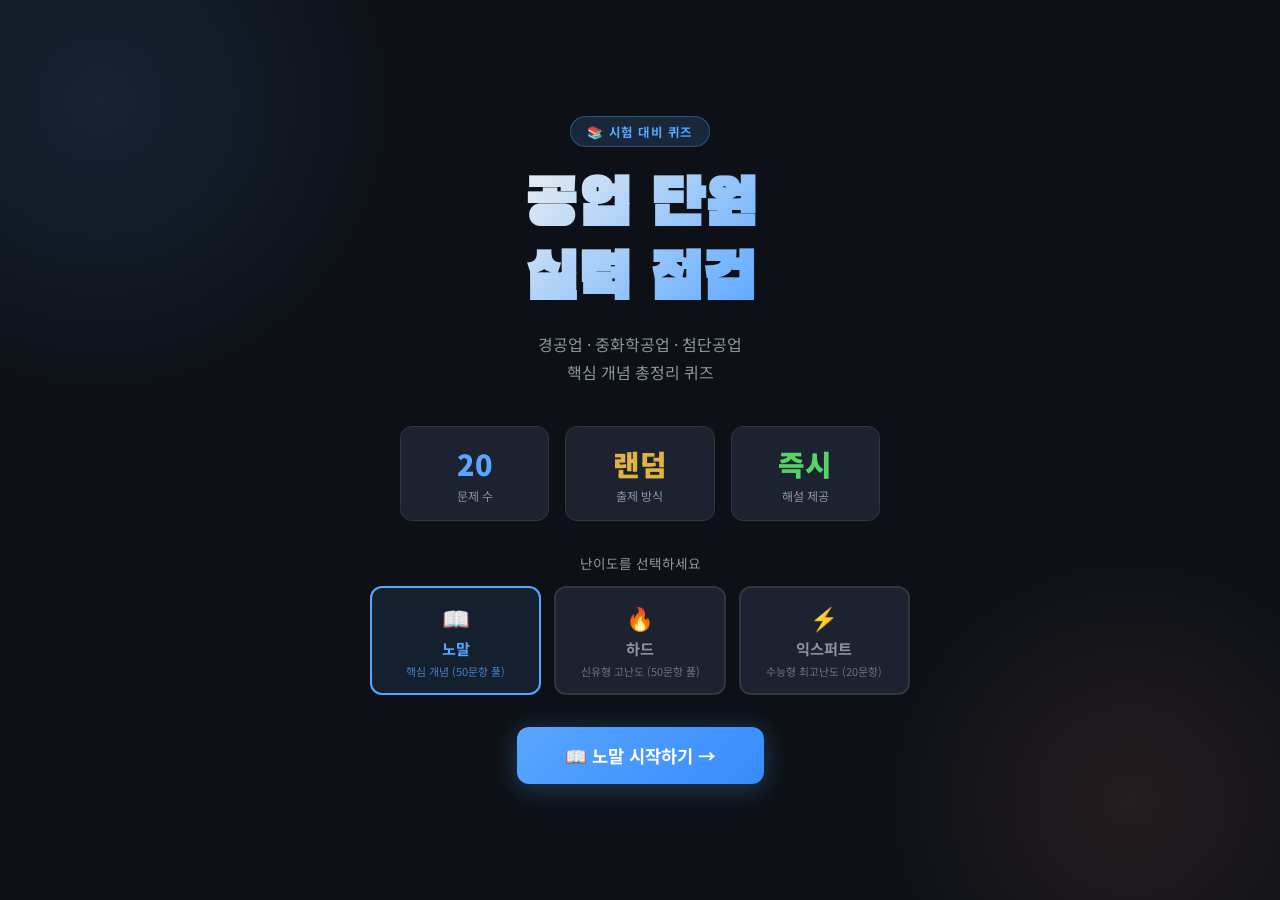
==== commit b0dbb625: "Update index.html" ====
--- a/index.html
+++ b/index.html
@@ -7,631 +7,122 @@
 <link href="https://fonts.googleapis.com/css2?family=Noto+Sans+KR:wght@400;500;700;900&family=Black+Han+Sans&display=swap" rel="stylesheet">
 <style>
   :root {
-    --bg: #0d1117;
-    --surface: #161b22;
-    --card: #1c2230;
-    --border: #30363d;
-    --accent: #58a6ff;
-    --accent2: #f78166;
-    --accent3: #56d364;
-    --text: #e6edf3;
-    --text-muted: #8b949e;
-    --correct: #1a4731;
-    --correct-border: #56d364;
-    --wrong: #4a1c1c;
-    --wrong-border: #f85149;
-    --yellow: #e3b341;
-    --hard: #c678dd;
-    --hard-bg: rgba(198,120,221,0.12);
-    --hard-border: rgba(198,120,221,0.35);
+    --bg: #0d1117; --surface: #161b22; --card: #1c2230; --border: #30363d;
+    --accent: #58a6ff; --accent2: #f78166; --accent3: #56d364; --text: #e6edf3;
+    --text-muted: #8b949e; --correct: #1a4731; --correct-border: #56d364;
+    --wrong: #4a1c1c; --wrong-border: #f85149; --yellow: #e3b341;
+    --hard: #c678dd; --hard-bg: rgba(198,120,221,0.12); --hard-border: rgba(198,120,221,0.35);
+    --expert: #f0b429; --expert-bg: rgba(240,180,41,0.12); --expert-border: rgba(240,180,41,0.4);
   }
-
   * { box-sizing: border-box; margin: 0; padding: 0; }
-
-  body {
-    background: var(--bg);
-    color: var(--text);
-    font-family: 'Noto Sans KR', sans-serif;
-    min-height: 100vh;
-  }
-
-  /* ── 시작 화면 ── */
-  #start-screen {
-    display: flex;
-    flex-direction: column;
-    align-items: center;
-    justify-content: center;
-    min-height: 100vh;
-    padding: 2rem;
-    position: relative;
-    overflow: hidden;
-  }
-
-  #start-screen::before {
-    content: '';
-    position: absolute;
-    top: -200px; left: -200px;
-    width: 600px; height: 600px;
-    background: radial-gradient(circle, rgba(88,166,255,0.12) 0%, transparent 70%);
-    pointer-events: none;
-  }
-
-  #start-screen::after {
-    content: '';
-    position: absolute;
-    bottom: -150px; right: -100px;
-    width: 500px; height: 500px;
-    background: radial-gradient(circle, rgba(247,129,102,0.10) 0%, transparent 70%);
-    pointer-events: none;
-  }
-
-  .start-badge {
-    background: rgba(88,166,255,0.15);
-    border: 1px solid rgba(88,166,255,0.35);
-    color: var(--accent);
-    font-size: 0.78rem;
-    font-weight: 700;
-    letter-spacing: 0.12em;
-    padding: 0.35rem 1rem;
-    border-radius: 100px;
-    margin-bottom: 1.5rem;
-    text-transform: uppercase;
-  }
-
-  .start-title {
-    font-family: 'Black Han Sans', sans-serif;
-    font-size: clamp(2.4rem, 6vw, 4rem);
-    text-align: center;
-    line-height: 1.15;
-    margin-bottom: 0.8rem;
-    background: linear-gradient(135deg, #e6edf3 0%, #58a6ff 100%);
-    -webkit-background-clip: text;
-    -webkit-text-fill-color: transparent;
-    background-clip: text;
-  }
-
-  .start-sub {
-    color: var(--text-muted);
-    font-size: 1rem;
-    text-align: center;
-    margin-bottom: 2.5rem;
-    line-height: 1.7;
-  }
-
-  .info-grid {
-    display: grid;
-    grid-template-columns: repeat(3, 1fr);
-    gap: 1rem;
-    margin-bottom: 2.5rem;
-    width: 100%;
-    max-width: 480px;
-  }
-
-  .info-card {
-    background: var(--card);
-    border: 1px solid var(--border);
-    border-radius: 12px;
-    padding: 1rem;
-    text-align: center;
-  }
-
-  .info-card .num {
-    font-size: 1.8rem;
-    font-weight: 900;
-    color: var(--accent);
-    display: block;
-  }
-
-  .info-card .lbl {
-    font-size: 0.75rem;
-    color: var(--text-muted);
-    margin-top: 0.2rem;
-  }
-
-  /* 난이도 선택 */
-  .diff-select-label {
-    font-size: 0.85rem;
-    color: var(--text-muted);
-    margin-bottom: 0.8rem;
-    text-align: center;
-  }
-
-  .diff-buttons {
-    display: flex;
-    gap: 1rem;
-    margin-bottom: 2rem;
-    width: 100%;
-    max-width: 480px;
-  }
-
-  .diff-btn {
-    flex: 1;
-    padding: 0.9rem 1rem;
-    border-radius: 12px;
-    border: 2px solid var(--border);
-    background: var(--card);
-    color: var(--text-muted);
-    font-family: 'Noto Sans KR', sans-serif;
-    font-size: 0.95rem;
-    font-weight: 700;
-    cursor: pointer;
-    transition: all 0.2s;
-    display: flex;
-    flex-direction: column;
-    align-items: center;
-    gap: 0.3rem;
-  }
-
-  .diff-btn .diff-icon { font-size: 1.5rem; }
-  .diff-btn .diff-name { font-size: 1rem; }
-  .diff-btn .diff-desc { font-size: 0.72rem; font-weight: 400; }
-
-  .diff-btn.selected-normal {
-    border-color: var(--accent);
-    background: rgba(88,166,255,0.1);
-    color: var(--accent);
-  }
-
-  .diff-btn.selected-hard {
-    border-color: var(--hard);
-    background: var(--hard-bg);
-    color: var(--hard);
-  }
-
-  .btn-start {
-    background: linear-gradient(135deg, #58a6ff, #388bfd);
-    color: #fff;
-    border: none;
-    padding: 1rem 3rem;
-    font-size: 1.1rem;
-    font-weight: 700;
-    font-family: 'Noto Sans KR', sans-serif;
-    border-radius: 12px;
-    cursor: pointer;
-    transition: transform 0.15s, box-shadow 0.15s, opacity 0.15s;
-    box-shadow: 0 4px 24px rgba(88,166,255,0.3);
-  }
-
-  .btn-start:hover {
-    transform: translateY(-2px);
-    box-shadow: 0 8px 32px rgba(88,166,255,0.45);
-  }
-
-  .btn-start.hard-mode {
-    background: linear-gradient(135deg, #c678dd, #9b59b6);
-    box-shadow: 0 4px 24px rgba(198,120,221,0.3);
-  }
-
-  .btn-start.hard-mode:hover {
-    box-shadow: 0 8px 32px rgba(198,120,221,0.45);
-  }
-
-  /* ── 퀴즈 화면 (노말 스타일) ── */
-  #quiz-screen {
-    display: none;
-    max-width: 720px;
-    margin: 0 auto;
-    padding: 2rem 1.5rem 5rem;
-  }
-
-  .quiz-header {
-    display: flex;
-    justify-content: space-between;
-    align-items: center;
-    margin-bottom: 1.5rem;
-  }
-
-  .quiz-counter {
-    font-size: 0.85rem;
-    color: var(--text-muted);
-    font-weight: 700;
-    letter-spacing: 0.05em;
-  }
-
+  body { background: var(--bg); color: var(--text); font-family: 'Noto Sans KR', sans-serif; min-height: 100vh; }
+  #start-screen { display: flex; flex-direction: column; align-items: center; justify-content: center; min-height: 100vh; padding: 2rem; position: relative; overflow: hidden; }
+  #start-screen::before { content: ''; position: absolute; top: -200px; left: -200px; width: 600px; height: 600px; background: radial-gradient(circle, rgba(88,166,255,0.12) 0%, transparent 70%); pointer-events: none; }
+  #start-screen::after { content: ''; position: absolute; bottom: -150px; right: -100px; width: 500px; height: 500px; background: radial-gradient(circle, rgba(247,129,102,0.10) 0%, transparent 70%); pointer-events: none; }
+  .start-badge { background: rgba(88,166,255,0.15); border: 1px solid rgba(88,166,255,0.35); color: var(--accent); font-size: 0.78rem; font-weight: 700; letter-spacing: 0.12em; padding: 0.35rem 1rem; border-radius: 100px; margin-bottom: 1.5rem; text-transform: uppercase; }
+  .start-title { font-family: 'Black Han Sans', sans-serif; font-size: clamp(2.4rem, 6vw, 4rem); text-align: center; line-height: 1.15; margin-bottom: 0.8rem; background: linear-gradient(135deg, #e6edf3 0%, #58a6ff 100%); -webkit-background-clip: text; -webkit-text-fill-color: transparent; background-clip: text; }
+  .start-sub { color: var(--text-muted); font-size: 1rem; text-align: center; margin-bottom: 2.5rem; line-height: 1.7; }
+  .info-grid { display: grid; grid-template-columns: repeat(3, 1fr); gap: 1rem; margin-bottom: 2rem; width: 100%; max-width: 480px; }
+  .info-card { background: var(--card); border: 1px solid var(--border); border-radius: 12px; padding: 1rem; text-align: center; }
+  .info-card .num { font-size: 1.8rem; font-weight: 900; color: var(--accent); display: block; }
+  .info-card .lbl { font-size: 0.75rem; color: var(--text-muted); margin-top: 0.2rem; }
+  .diff-select-label { font-size: 0.85rem; color: var(--text-muted); margin-bottom: 0.8rem; text-align: center; }
+  .diff-buttons { display: flex; gap: 0.8rem; margin-bottom: 2rem; width: 100%; max-width: 540px; flex-wrap: wrap; justify-content: center; }
+  .diff-btn { flex: 1; min-width: 140px; padding: 0.85rem 0.8rem; border-radius: 12px; border: 2px solid var(--border); background: var(--card); color: var(--text-muted); font-family: 'Noto Sans KR', sans-serif; font-size: 0.92rem; font-weight: 700; cursor: pointer; transition: all 0.2s; display: flex; flex-direction: column; align-items: center; gap: 0.25rem; }
+  .diff-btn .diff-icon { font-size: 1.4rem; } .diff-btn .diff-name { font-size: 0.95rem; } .diff-btn .diff-desc { font-size: 0.68rem; font-weight: 400; opacity: 0.7; }
+  .diff-btn.selected-normal { border-color: var(--accent); background: rgba(88,166,255,0.1); color: var(--accent); }
+  .diff-btn.selected-hard { border-color: var(--hard); background: var(--hard-bg); color: var(--hard); }
+  .diff-btn.selected-expert { border-color: var(--expert); background: var(--expert-bg); color: var(--expert); }
+  .btn-start { background: linear-gradient(135deg, #58a6ff, #388bfd); color: #fff; border: none; padding: 1rem 3rem; font-size: 1.1rem; font-weight: 700; font-family: 'Noto Sans KR', sans-serif; border-radius: 12px; cursor: pointer; transition: transform 0.15s, box-shadow 0.15s; box-shadow: 0 4px 24px rgba(88,166,255,0.3); }
+  .btn-start:hover { transform: translateY(-2px); box-shadow: 0 8px 32px rgba(88,166,255,0.45); }
+  .btn-start.hard-mode { background: linear-gradient(135deg, #c678dd, #9b59b6); box-shadow: 0 4px 24px rgba(198,120,221,0.3); }
+  .btn-start.hard-mode:hover { box-shadow: 0 8px 32px rgba(198,120,221,0.45); }
+  .btn-start.expert-mode { background: linear-gradient(135deg, #f0b429, #d97706); box-shadow: 0 4px 24px rgba(240,180,41,0.3); }
+  .btn-start.expert-mode:hover { box-shadow: 0 8px 32px rgba(240,180,41,0.45); }
+  #quiz-screen { display: none; max-width: 720px; margin: 0 auto; padding: 2rem 1.5rem 5rem; }
+  .quiz-header { display: flex; justify-content: space-between; align-items: center; margin-bottom: 1.5rem; }
+  .quiz-counter { font-size: 0.85rem; color: var(--text-muted); font-weight: 700; letter-spacing: 0.05em; }
   .quiz-counter span { color: var(--accent); font-size: 1.1rem; }
-
-  .score-badge {
-    background: rgba(86,211,100,0.15);
-    border: 1px solid rgba(86,211,100,0.3);
-    color: var(--accent3);
-    font-size: 0.8rem;
-    font-weight: 700;
-    padding: 0.3rem 0.8rem;
-    border-radius: 100px;
-  }
-
-  .progress-bar-wrap {
-    height: 4px;
-    background: var(--border);
-    border-radius: 99px;
-    margin-bottom: 2rem;
-    overflow: hidden;
-  }
-
-  .progress-bar-fill {
-    height: 100%;
-    background: linear-gradient(90deg, #58a6ff, #56d364);
-    border-radius: 99px;
-    transition: width 0.4s ease;
-  }
-
-  .progress-bar-fill.hard-fill {
-    background: linear-gradient(90deg, #c678dd, #f78166);
-  }
-
-  .question-card {
-    background: var(--card);
-    border: 1px solid var(--border);
-    border-radius: 16px;
-    padding: 1.8rem;
-    margin-bottom: 1.4rem;
-    position: relative;
-    overflow: hidden;
-  }
-
-  .question-card::before {
-    content: '';
-    position: absolute;
-    top: 0; left: 0; right: 0;
-    height: 3px;
-    background: linear-gradient(90deg, #58a6ff, #388bfd);
-  }
-
-  .question-card.hard-card::before {
-    background: linear-gradient(90deg, #c678dd, #f78166);
-  }
-
-  .question-type {
-    font-size: 0.72rem;
-    font-weight: 700;
-    letter-spacing: 0.1em;
-    text-transform: uppercase;
-    color: var(--accent);
-    margin-bottom: 0.8rem;
-    display: flex;
-    align-items: center;
-    gap: 0.4rem;
-    flex-wrap: wrap;
-  }
-
-  .question-type::before {
-    content: '';
-    display: inline-block;
-    width: 6px; height: 6px;
-    background: var(--accent);
-    border-radius: 50%;
-  }
-
+  .score-badge { background: rgba(86,211,100,0.15); border: 1px solid rgba(86,211,100,0.3); color: var(--accent3); font-size: 0.8rem; font-weight: 700; padding: 0.3rem 0.8rem; border-radius: 100px; }
+  .progress-bar-wrap { height: 4px; background: var(--border); border-radius: 99px; margin-bottom: 2rem; overflow: hidden; }
+  .progress-bar-fill { height: 100%; background: linear-gradient(90deg, #58a6ff, #56d364); border-radius: 99px; transition: width 0.4s ease; }
+  .progress-bar-fill.hard-fill { background: linear-gradient(90deg, #c678dd, #f78166); }
+  .progress-bar-fill.expert-fill { background: linear-gradient(90deg, #f0b429, #f85149); }
+  .question-card { background: var(--card); border: 1px solid var(--border); border-radius: 16px; padding: 1.8rem; margin-bottom: 1.4rem; position: relative; overflow: hidden; }
+  .question-card::before { content: ''; position: absolute; top: 0; left: 0; right: 0; height: 3px; background: linear-gradient(90deg, #58a6ff, #388bfd); }
+  .question-card.hard-card::before { background: linear-gradient(90deg, #c678dd, #f78166); }
+  .question-card.expert-card::before { background: linear-gradient(90deg, #f0b429, #f85149); }
+  .question-type { font-size: 0.72rem; font-weight: 700; letter-spacing: 0.1em; text-transform: uppercase; color: var(--accent); margin-bottom: 0.8rem; display: flex; align-items: center; gap: 0.4rem; flex-wrap: wrap; }
+  .question-type::before { content: ''; display: inline-block; width: 6px; height: 6px; background: var(--accent); border-radius: 50%; }
   .question-card.hard-card .question-type { color: var(--hard); }
   .question-card.hard-card .question-type::before { background: var(--hard); }
-
-  .hard-badge-inline {
-    background: var(--hard-bg);
-    border: 1px solid var(--hard-border);
-    color: var(--hard);
-    font-size: 0.68rem;
-    padding: 0.1rem 0.5rem;
-    border-radius: 100px;
-    font-weight: 700;
-  }
-
-  .fmt-tag {
-    background: rgba(88,166,255,0.12);
-    border: 1px solid rgba(88,166,255,0.25);
-    color: var(--accent);
-    font-size: 0.68rem;
-    padding: 0.1rem 0.5rem;
-    border-radius: 100px;
-    font-weight: 700;
-  }
-
-  .question-card.hard-card .fmt-tag {
-    background: var(--hard-bg);
-    border-color: var(--hard-border);
-    color: var(--hard);
-  }
-
-  .question-text {
-    font-size: 1.05rem;
-    font-weight: 500;
-    line-height: 1.7;
-    color: var(--text);
-    margin-top: 0.3rem;
-  }
-
-  /* 하드 문제 내부 박스 스타일 */
-  .hq-box {
-    background: rgba(255,255,255,0.03);
-    border: 0.5px solid var(--border);
-    border-radius: 10px;
-    padding: 12px 14px;
-    margin: 10px 0;
-    font-size: 0.88rem;
-    color: var(--text);
-    line-height: 1.8;
-  }
-
-  .hq-box-title {
-    font-size: 0.72rem;
-    font-weight: 700;
-    color: var(--text-muted);
-    margin-bottom: 6px;
-    letter-spacing: 0.05em;
-    text-transform: uppercase;
-  }
-
-  .hq-underline {
-    display: inline;
-    border-bottom: 2px solid #f85149;
-    color: var(--text);
-    font-weight: 600;
-  }
-
-  .hq-arrow-flow {
-    display: flex;
-    flex-wrap: wrap;
-    align-items: center;
-    gap: 6px;
-    margin: 10px 0;
-    font-size: 0.85rem;
-  }
-
-  .hq-flow-box {
-    background: rgba(255,255,255,0.05);
-    border: 0.5px solid var(--border);
-    border-radius: 8px;
-    padding: 6px 12px;
-    color: var(--text);
-    white-space: nowrap;
-    font-size: 0.82rem;
-    line-height: 1.4;
-    text-align: center;
-  }
-
-  .hq-flow-blank {
-    background: rgba(198,120,221,0.12);
-    border: 0.5px solid rgba(198,120,221,0.4);
-    border-radius: 8px;
-    padding: 6px 14px;
-    color: var(--hard);
-    font-weight: 700;
-    white-space: nowrap;
-    font-size: 0.82rem;
-  }
-
+  .question-card.expert-card .question-type { color: var(--expert); }
+  .question-card.expert-card .question-type::before { background: var(--expert); }
+  .hard-badge-inline { background: var(--hard-bg); border: 1px solid var(--hard-border); color: var(--hard); font-size: 0.68rem; padding: 0.1rem 0.5rem; border-radius: 100px; font-weight: 700; }
+  .expert-badge-inline { background: var(--expert-bg); border: 1px solid var(--expert-border); color: var(--expert); font-size: 0.68rem; padding: 0.1rem 0.5rem; border-radius: 100px; font-weight: 700; }
+  .fmt-tag { background: rgba(88,166,255,0.12); border: 1px solid rgba(88,166,255,0.25); color: var(--accent); font-size: 0.68rem; padding: 0.1rem 0.5rem; border-radius: 100px; font-weight: 700; }
+  .question-card.hard-card .fmt-tag { background: var(--hard-bg); border-color: var(--hard-border); color: var(--hard); }
+  .question-card.expert-card .fmt-tag { background: var(--expert-bg); border-color: var(--expert-border); color: var(--expert); }
+  .question-text { font-size: 1.05rem; font-weight: 500; line-height: 1.7; color: var(--text); margin-top: 0.3rem; }
+  .hq-box { background: rgba(255,255,255,0.03); border: 0.5px solid var(--border); border-radius: 10px; padding: 12px 14px; margin: 10px 0; font-size: 0.88rem; color: var(--text); line-height: 1.8; }
+  .hq-box-title { font-size: 0.72rem; font-weight: 700; color: var(--text-muted); margin-bottom: 6px; letter-spacing: 0.05em; text-transform: uppercase; }
+  .hq-underline { display: inline; border-bottom: 2px solid #f85149; color: var(--text); font-weight: 600; }
+  .hq-arrow-flow { display: flex; flex-wrap: wrap; align-items: center; gap: 6px; margin: 10px 0; font-size: 0.85rem; }
+  .hq-flow-box { background: rgba(255,255,255,0.05); border: 0.5px solid var(--border); border-radius: 8px; padding: 6px 12px; color: var(--text); white-space: nowrap; font-size: 0.82rem; line-height: 1.4; text-align: center; }
+  .hq-flow-blank { background: rgba(198,120,221,0.12); border: 0.5px solid rgba(198,120,221,0.4); border-radius: 8px; padding: 6px 14px; color: var(--hard); font-weight: 700; white-space: nowrap; font-size: 0.82rem; }
+  .hq-flow-blank-expert { background: var(--expert-bg); border: 0.5px solid var(--expert-border); border-radius: 8px; padding: 6px 14px; color: var(--expert); font-weight: 700; white-space: nowrap; font-size: 0.82rem; }
   .hq-flow-arrow { color: var(--text-muted); font-size: 1rem; }
-
-  .hq-two-col {
-    display: grid;
-    grid-template-columns: 1fr 1fr;
-    gap: 8px;
-    margin: 10px 0;
-  }
-
-  .hq-col-card {
-    background: rgba(255,255,255,0.03);
-    border: 0.5px solid var(--border);
-    border-radius: 8px;
-    padding: 10px 12px;
-    font-size: 0.82rem;
-    color: var(--text);
-    line-height: 1.7;
-  }
-
-  .hq-col-label {
-    font-size: 0.7rem;
-    font-weight: 700;
-    color: var(--text-muted);
-    margin-bottom: 4px;
-  }
-
+  .hq-two-col { display: grid; grid-template-columns: 1fr 1fr; gap: 8px; margin: 10px 0; }
+  .hq-col-card { background: rgba(255,255,255,0.03); border: 0.5px solid var(--border); border-radius: 8px; padding: 10px 12px; font-size: 0.82rem; color: var(--text); line-height: 1.7; }
+  .hq-col-label { font-size: 0.7rem; font-weight: 700; color: var(--text-muted); margin-bottom: 4px; }
   .hq-table-wrap { overflow-x: auto; margin: 10px 0; }
   .hq-table { width: 100%; border-collapse: collapse; font-size: 0.82rem; }
-  .hq-table th {
-    background: rgba(255,255,255,0.04);
-    color: var(--text-muted);
-    font-weight: 600;
-    padding: 7px 10px;
-    text-align: left;
-    border-bottom: 0.5px solid var(--border);
-  }
-  .hq-table td {
-    padding: 7px 10px;
-    border-bottom: 0.5px solid rgba(255,255,255,0.05);
-    color: var(--text);
-    vertical-align: top;
-    line-height: 1.5;
-  }
-
-  /* 보기 공통 */
-  .choices {
-    display: flex;
-    flex-direction: column;
-    gap: 0.75rem;
-    margin-bottom: 1.4rem;
-  }
-
-  .choice-btn {
-    background: var(--surface);
-    border: 1.5px solid var(--border);
-    color: var(--text);
-    padding: 0.9rem 1.2rem;
-    border-radius: 10px;
-    text-align: left;
-    font-size: 0.93rem;
-    font-family: 'Noto Sans KR', sans-serif;
-    cursor: pointer;
-    transition: all 0.15s;
-    display: flex;
-    align-items: flex-start;
-    gap: 0.8rem;
-    line-height: 1.5;
-  }
-
-  .choice-btn:hover:not(:disabled) {
-    border-color: var(--accent);
-    background: rgba(88,166,255,0.08);
-    transform: translateX(3px);
-  }
-
-  .hard-mode-active .choice-btn:hover:not(:disabled) {
-    border-color: var(--hard);
-    background: var(--hard-bg);
-  }
-
-  .choice-btn .choice-num {
-    min-width: 24px;
-    height: 24px;
-    border-radius: 6px;
-    background: var(--border);
-    color: var(--text-muted);
-    display: flex;
-    align-items: center;
-    justify-content: center;
-    font-size: 0.78rem;
-    font-weight: 700;
-    flex-shrink: 0;
-    margin-top: 1px;
-    transition: all 0.15s;
-  }
-
+  .hq-table th { background: rgba(255,255,255,0.04); color: var(--text-muted); font-weight: 600; padding: 7px 10px; text-align: left; border-bottom: 0.5px solid var(--border); }
+  .hq-table td { padding: 7px 10px; border-bottom: 0.5px solid rgba(255,255,255,0.05); color: var(--text); vertical-align: top; line-height: 1.5; }
+  .choices { display: flex; flex-direction: column; gap: 0.75rem; margin-bottom: 1.4rem; }
+  .choice-btn { background: var(--surface); border: 1.5px solid var(--border); color: var(--text); padding: 0.9rem 1.2rem; border-radius: 10px; text-align: left; font-size: 0.93rem; font-family: 'Noto Sans KR', sans-serif; cursor: pointer; transition: all 0.15s; display: flex; align-items: flex-start; gap: 0.8rem; line-height: 1.5; }
+  .choice-btn:hover:not(:disabled) { border-color: var(--accent); background: rgba(88,166,255,0.08); transform: translateX(3px); }
+  .hard-mode-active .choice-btn:hover:not(:disabled) { border-color: var(--hard); background: var(--hard-bg); }
+  .expert-mode-active .choice-btn:hover:not(:disabled) { border-color: var(--expert); background: var(--expert-bg); }
+  .choice-btn .choice-num { min-width: 24px; height: 24px; border-radius: 6px; background: var(--border); color: var(--text-muted); display: flex; align-items: center; justify-content: center; font-size: 0.78rem; font-weight: 700; flex-shrink: 0; margin-top: 1px; transition: all 0.15s; }
   .choice-btn:hover:not(:disabled) .choice-num { background: var(--accent); color: #fff; }
   .hard-mode-active .choice-btn:hover:not(:disabled) .choice-num { background: var(--hard); color: #fff; }
-
+  .expert-mode-active .choice-btn:hover:not(:disabled) .choice-num { background: var(--expert); color: #000; }
   .choice-btn.correct { background: var(--correct); border-color: var(--correct-border); color: #fff; }
   .choice-btn.correct .choice-num { background: var(--correct-border); color: #fff; }
   .choice-btn.wrong { background: var(--wrong); border-color: var(--wrong-border); color: #fff; }
   .choice-btn.wrong .choice-num { background: var(--wrong-border); color: #fff; }
   .choice-btn:disabled { cursor: default; }
-
-  .explanation {
-    display: none;
-    background: rgba(88,166,255,0.06);
-    border: 1px solid rgba(88,166,255,0.2);
-    border-radius: 10px;
-    padding: 1rem 1.2rem;
-    font-size: 0.88rem;
-    color: #a8c9f7;
-    line-height: 1.7;
-    margin-bottom: 1.4rem;
-  }
-
-  .explanation .ex-label {
-    font-weight: 700;
-    color: var(--accent);
-    margin-bottom: 0.3rem;
-    display: block;
-    font-size: 0.78rem;
-    letter-spacing: 0.08em;
-    text-transform: uppercase;
-  }
-
-  /* 단답형 */
-  .short-answer-wrap {
-    display: flex;
-    gap: 0.7rem;
-    margin-bottom: 1.4rem;
-    flex-direction: column;
-  }
-
+  .explanation { display: none; background: rgba(88,166,255,0.06); border: 1px solid rgba(88,166,255,0.2); border-radius: 10px; padding: 1rem 1.2rem; font-size: 0.88rem; color: #a8c9f7; line-height: 1.7; margin-bottom: 1.4rem; }
+  .explanation .ex-label { font-weight: 700; color: var(--accent); margin-bottom: 0.3rem; display: block; font-size: 0.78rem; letter-spacing: 0.08em; text-transform: uppercase; }
+  .short-answer-wrap { display: flex; gap: 0.7rem; margin-bottom: 1.4rem; flex-direction: column; }
   .short-input-row { display: flex; gap: 0.7rem; }
-
-  .short-input {
-    flex: 1;
-    background: var(--surface);
-    border: 1.5px solid var(--border);
-    color: var(--text);
-    padding: 0.85rem 1rem;
-    border-radius: 10px;
-    font-size: 0.95rem;
-    font-family: 'Noto Sans KR', sans-serif;
-    outline: none;
-    transition: border-color 0.15s;
-  }
-
+  .short-input { flex: 1; background: var(--surface); border: 1.5px solid var(--border); color: var(--text); padding: 0.85rem 1rem; border-radius: 10px; font-size: 0.95rem; font-family: 'Noto Sans KR', sans-serif; outline: none; transition: border-color 0.15s; }
   .short-input:focus { border-color: var(--accent); }
   .short-input.correct { border-color: var(--correct-border); background: var(--correct); }
   .short-input.wrong { border-color: var(--wrong-border); background: var(--wrong); }
-
-  .btn-submit {
-    background: var(--accent);
-    color: #fff;
-    border: none;
-    padding: 0.85rem 1.4rem;
-    border-radius: 10px;
-    font-size: 0.9rem;
-    font-weight: 700;
-    font-family: 'Noto Sans KR', sans-serif;
-    cursor: pointer;
-    transition: opacity 0.15s;
-    white-space: nowrap;
-  }
-
-  .btn-submit:hover { opacity: 0.85; }
-  .btn-submit:disabled { opacity: 0.4; cursor: default; }
-
+  .btn-submit { background: var(--accent); color: #fff; border: none; padding: 0.85rem 1.4rem; border-radius: 10px; font-size: 0.9rem; font-weight: 700; font-family: 'Noto Sans KR', sans-serif; cursor: pointer; transition: opacity 0.15s; white-space: nowrap; }
+  .btn-submit:hover { opacity: 0.85; } .btn-submit:disabled { opacity: 0.4; cursor: default; }
   .sa-hint { font-size: 0.82rem; color: var(--text-muted); padding: 0 0.2rem; }
   .sa-hint.correct-hint { color: var(--accent3); font-weight: 700; }
   .sa-hint.wrong-hint { color: var(--accent2); }
-
-  .btn-next {
-    width: 100%;
-    background: linear-gradient(135deg, #58a6ff, #388bfd);
-    color: #fff;
-    border: none;
-    padding: 1rem;
-    border-radius: 12px;
-    font-size: 1rem;
-    font-weight: 700;
-    font-family: 'Noto Sans KR', sans-serif;
-    cursor: pointer;
-    transition: transform 0.15s, opacity 0.15s;
-    display: none;
-  }
-
+  .btn-next { width: 100%; background: linear-gradient(135deg, #58a6ff, #388bfd); color: #fff; border: none; padding: 1rem; border-radius: 12px; font-size: 1rem; font-weight: 700; font-family: 'Noto Sans KR', sans-serif; cursor: pointer; transition: transform 0.15s, opacity 0.15s; display: none; }
   .btn-next.hard-next { background: linear-gradient(135deg, #c678dd, #9b59b6); }
+  .btn-next.expert-next { background: linear-gradient(135deg, #f0b429, #d97706); color: #000; }
   .btn-next:hover { opacity: 0.9; transform: translateY(-1px); }
-
-  /* ── 결과 화면 ── */
-  #result-screen {
-    display: none;
-    max-width: 600px;
-    margin: 0 auto;
-    padding: 3rem 1.5rem;
-    text-align: center;
-    min-height: 100vh;
-    justify-content: center;
-    flex-direction: column;
-    align-items: center;
-  }
-
+  #result-screen { display: none; max-width: 600px; margin: 0 auto; padding: 3rem 1.5rem; text-align: center; min-height: 100vh; justify-content: center; flex-direction: column; align-items: center; }
   .result-emoji { font-size: 5rem; margin-bottom: 1rem; display: block; animation: bounce 0.5s ease; }
-
-  @keyframes bounce {
-    0% { transform: scale(0.5); opacity: 0; }
-    70% { transform: scale(1.15); }
-    100% { transform: scale(1); opacity: 1; }
-  }
-
+  @keyframes bounce { 0%{transform:scale(0.5);opacity:0} 70%{transform:scale(1.15)} 100%{transform:scale(1);opacity:1} }
   .result-title { font-family: 'Black Han Sans', sans-serif; font-size: 2.2rem; margin-bottom: 0.5rem; }
   .result-score { font-size: 3.5rem; font-weight: 900; margin: 1rem 0; }
   .result-score .score-num { color: var(--accent); }
   .result-score .score-num.hard-score { color: var(--hard); }
-
-  .result-diff-badge {
-    display: inline-block;
-    padding: 0.3rem 1rem;
-    border-radius: 100px;
-    font-size: 0.8rem;
-    font-weight: 700;
-    margin-bottom: 0.5rem;
-  }
-
+  .result-score .score-num.expert-score { color: var(--expert); }
+  .result-diff-badge { display: inline-block; padding: 0.3rem 1rem; border-radius: 100px; font-size: 0.8rem; font-weight: 700; margin-bottom: 0.5rem; }
   .result-diff-badge.normal { background: rgba(88,166,255,0.15); border: 1px solid rgba(88,166,255,0.3); color: var(--accent); }
   .result-diff-badge.hard { background: var(--hard-bg); border: 1px solid var(--hard-border); color: var(--hard); }
-
+  .result-diff-badge.expert { background: var(--expert-bg); border: 1px solid var(--expert-border); color: var(--expert); }
   .result-detail { color: var(--text-muted); margin-bottom: 2rem; font-size: 0.95rem; line-height: 1.7; white-space: pre-line; }
-
   .result-bars { width: 100%; max-width: 400px; margin: 0 auto 2rem; display: flex; flex-direction: column; gap: 0.8rem; }
   .result-bar-row { display: flex; align-items: center; gap: 0.8rem; font-size: 0.85rem; }
   .result-bar-label { width: 50px; text-align: right; color: var(--text-muted); flex-shrink: 0; }
@@ -639,131 +130,59 @@
   .result-bar-fill-correct { height: 100%; background: var(--accent3); border-radius: 99px; transition: width 1s ease; }
   .result-bar-fill-wrong { height: 100%; background: var(--accent2); border-radius: 99px; transition: width 1s ease; }
   .result-bar-count { width: 30px; font-weight: 700; }
-
-  .result-buttons { display: flex; gap: 0.8rem; width: 100%; max-width: 400px; flex-wrap: wrap; }
-
-  .btn-retry {
-    flex: 1;
-    min-width: 120px;
-    background: linear-gradient(135deg, #58a6ff, #388bfd);
-    color: #fff;
-    border: none;
-    padding: 0.95rem;
-    border-radius: 12px;
-    font-size: 0.95rem;
-    font-weight: 700;
-    font-family: 'Noto Sans KR', sans-serif;
-    cursor: pointer;
-    transition: opacity 0.15s;
-  }
-
-  .btn-retry:hover { opacity: 0.85; }
-
-  .btn-retry-hard {
-    flex: 1;
-    min-width: 120px;
-    background: linear-gradient(135deg, #c678dd, #9b59b6);
-    color: #fff;
-    border: none;
-    padding: 0.95rem;
-    border-radius: 12px;
-    font-size: 0.95rem;
-    font-weight: 700;
-    font-family: 'Noto Sans KR', sans-serif;
-    cursor: pointer;
-    transition: opacity 0.15s;
-  }
-
-  .btn-retry-hard:hover { opacity: 0.85; }
-
-  .btn-review {
-    flex: 1;
-    min-width: 120px;
-    background: var(--card);
-    color: var(--text);
-    border: 1.5px solid var(--border);
-    padding: 0.95rem;
-    border-radius: 12px;
-    font-size: 0.95rem;
-    font-weight: 700;
-    font-family: 'Noto Sans KR', sans-serif;
-    cursor: pointer;
-    transition: border-color 0.15s;
-  }
-
-  .btn-review:hover { border-color: var(--accent); }
-
-  @media (max-width: 600px) {
-    .info-grid { grid-template-columns: repeat(3,1fr); gap: 0.6rem; }
-    .question-text { font-size: 0.95rem; }
-    .choice-btn { font-size: 0.85rem; padding: 0.75rem 0.9rem; }
-    .hq-two-col { grid-template-columns: 1fr; }
-    .diff-buttons { flex-direction: column; }
-  }
+  .result-buttons { display: flex; gap: 0.7rem; width: 100%; max-width: 480px; flex-wrap: wrap; }
+  .btn-r { flex: 1; min-width: 100px; border: none; padding: 0.85rem 0.5rem; border-radius: 12px; font-size: 0.88rem; font-weight: 700; font-family: 'Noto Sans KR', sans-serif; cursor: pointer; transition: opacity 0.15s; }
+  .btn-r:hover { opacity: 0.85; }
+  .btn-r.normal { background: linear-gradient(135deg, #58a6ff, #388bfd); color: #fff; }
+  .btn-r.hard-btn { background: linear-gradient(135deg, #c678dd, #9b59b6); color: #fff; }
+  .btn-r.expert-btn { background: linear-gradient(135deg, #f0b429, #d97706); color: #000; }
+  .btn-r.home { background: var(--card); color: var(--text); border: 1.5px solid var(--border); }
+  .btn-r.home:hover { border-color: var(--accent); }
+  @media(max-width:600px){ .info-grid{grid-template-columns:repeat(3,1fr);gap:0.6rem} .question-text{font-size:0.95rem} .choice-btn{font-size:0.85rem;padding:0.75rem 0.9rem} .hq-two-col{grid-template-columns:1fr} .diff-buttons{flex-direction:column} }
 </style>
 </head>
 <body>
 
-<!-- 시작 화면 -->
 <div id="start-screen">
   <div class="start-badge">📚 시험 대비 퀴즈</div>
   <h1 class="start-title">공업 단원<br>실력 점검</h1>
   <p class="start-sub">경공업 · 중화학공업 · 첨단공업<br>핵심 개념 총정리 퀴즈</p>
   <div class="info-grid">
-    <div class="info-card">
-      <span class="num">20</span>
-      <div class="lbl">문제 수</div>
-    </div>
-    <div class="info-card">
-      <span class="num" style="color:var(--yellow)">랜덤</span>
-      <div class="lbl">출제 방식</div>
-    </div>
-    <div class="info-card">
-      <span class="num" style="color:var(--accent3)">즉시</span>
-      <div class="lbl">해설 제공</div>
-    </div>
+    <div class="info-card"><span class="num">20</span><div class="lbl">문제 수</div></div>
+    <div class="info-card"><span class="num" style="color:var(--yellow)">랜덤</span><div class="lbl">출제 방식</div></div>
+    <div class="info-card"><span class="num" style="color:var(--accent3)">즉시</span><div class="lbl">해설 제공</div></div>
   </div>
-
   <p class="diff-select-label">난이도를 선택하세요</p>
   <div class="diff-buttons">
     <button class="diff-btn selected-normal" id="btn-diff-normal" onclick="selectDiff('normal')">
-      <span class="diff-icon">📖</span>
-      <span class="diff-name">노말</span>
-      <span class="diff-desc">핵심 개념 객관식 + 단답형</span>
+      <span class="diff-icon">📖</span><span class="diff-name">노말</span><span class="diff-desc">핵심 개념 (50문항 풀)</span>
     </button>
     <button class="diff-btn" id="btn-diff-hard" onclick="selectDiff('hard')">
-      <span class="diff-icon">🔥</span>
-      <span class="diff-name">하드</span>
-      <span class="diff-desc">신유형 고난도 추론 문제</span>
+      <span class="diff-icon">🔥</span><span class="diff-name">하드</span><span class="diff-desc">신유형 고난도 (50문항 풀)</span>
+    </button>
+    <button class="diff-btn" id="btn-diff-expert" onclick="selectDiff('expert')">
+      <span class="diff-icon">⚡</span><span class="diff-name">익스퍼트</span><span class="diff-desc">수능형 최고난도 (20문항)</span>
     </button>
   </div>
-
-  <button class="btn-start" id="btn-start-main" onclick="startQuiz()">시험 시작하기 →</button>
+  <button class="btn-start" id="btn-start-main" onclick="startQuiz()">노말 시작하기 →</button>
 </div>
 
-<!-- 퀴즈 화면 -->
 <div id="quiz-screen">
   <div class="quiz-header">
     <div class="quiz-counter">문제 <span id="cur-q">1</span> / 20</div>
     <div class="score-badge">점수: <span id="live-score">0</span>점</div>
   </div>
-  <div class="progress-bar-wrap">
-    <div class="progress-bar-fill" id="progress-fill" style="width:5%"></div>
-  </div>
+  <div class="progress-bar-wrap"><div class="progress-bar-fill" id="progress-fill" style="width:5%"></div></div>
   <div class="question-card" id="q-card">
     <div class="question-type" id="q-type">객관식</div>
     <div class="question-text" id="q-text"></div>
     <div id="q-html-content"></div>
   </div>
   <div id="choices-area"></div>
-  <div class="explanation" id="explanation">
-    <span class="ex-label">💡 해설</span>
-    <span id="exp-text"></span>
-  </div>
+  <div class="explanation" id="explanation"><span class="ex-label">💡 해설</span><span id="exp-text"></span></div>
   <button class="btn-next" id="btn-next" onclick="nextQuestion()">다음 문제 →</button>
 </div>
 
-<!-- 결과 화면 -->
 <div id="result-screen">
   <span class="result-emoji" id="result-emoji">🎉</span>
   <div class="result-diff-badge normal" id="result-diff-badge">노말 모드</div>
@@ -783,1140 +202,597 @@
     </div>
   </div>
   <div class="result-buttons">
-    <button class="btn-retry" onclick="startQuiz()">노말 다시풀기 🔄</button>
-    <button class="btn-retry-hard" onclick="startHardRetry()">하드 도전 🔥</button>
-    <button class="btn-review" onclick="goHome()">처음으로 🏠</button>
+    <button class="btn-r normal" onclick="startQuiz('normal')">📖 노말</button>
+    <button class="btn-r hard-btn" onclick="startQuiz('hard')">🔥 하드</button>
+    <button class="btn-r expert-btn" onclick="startQuiz('expert')">⚡ 익스퍼트</button>
+    <button class="btn-r home" onclick="goHome()">🏠 처음</button>
   </div>
 </div>
 
 <script>
-// ══════════════════════════════════════════
-//  노말 문제 데이터 (객관식: 정답1 + 오답5 → 4개 랜덤 추출)
-// ══════════════════════════════════════════
-const NORMAL_QUESTIONS = [
-  {
-    type: 'mc',
-    q: '공업의 정의로 가장 올바른 것은?',
-    choices: [
-      '자연의 생산물을 가공하여 중간재나 최종 생산물을 창출하고 부가가치를 높이는 산업활동',
-      '자연환경을 보호하며 생태계를 관리하는 산업활동',
-      '1차 산업에서 생산된 농산물을 유통하는 활동',
-      '지식과 정보를 기반으로 서비스를 제공하는 활동',
-      '토지를 개간하고 작물을 재배하는 농업 활동',
-      '원자재를 수입하여 타국에 판매하는 무역 활동'
-    ],
-    answer: 0,
-    exp: '공업은 자연의 생산물을 가공하는 제조 과정을 통해 중간재나 최종 생산물을 창출하여 부가가치를 높이는 산업활동입니다.'
-  },
-  {
-    type: 'mc',
-    q: '공업 발달을 위한 인적 자원에 해당하지 않는 것은?',
-    choices: [
-      '넓은 평야',
-      '노동력',
-      '기술 및 능력',
-      '창의적 생각',
-      '협동심',
-      '전문 교육을 받은 기술자'
-    ],
-    answer: 0,
-    exp: '넓은 평야는 자연적 조건이지 인적자원이 아닙니다. 인적자원에는 노동력, 기술 및 능력, 창의적 생각, 협동심이 포함됩니다.'
-  },
-  {
-    type: 'mc',
-    q: '시장 지향형 공업의 대표적인 예로 가장 적절한 것은?',
-    choices: [
-      '얼음 제조 공업',
-      '철강 공업',
-      '조선 공업',
-      '석유 화학 공업',
-      '자동차 공업',
-      '시멘트 공업'
-    ],
-    answer: 0,
-    exp: '얼음 제조 공업은 제품이 무겁고 부피가 크며 변질되기 쉬워 소비자와 가까운 시장 주변에 입지하는 시장 지향형 공업의 대표 예입니다.'
-  },
-  {
-    type: 'mc',
-    q: '중세 길드(guild) 제도에 대한 설명으로 옳은 것은?',
-    choices: [
-      '중세 상공업자들의 상호 부조적 동업 조합이다',
-      '대량 생산 체제를 갖춘 현대식 공장 제도이다',
-      '국가가 자본을 출자하여 경영하는 공영 공업이다',
-      '소비자 중심의 서비스 산업 조합이다',
-      '산업혁명 이후 생겨난 노동자 보호 조합이다',
-      '원료 수급을 위해 만들어진 국제 무역 연합이다'
-    ],
-    answer: 0,
-    exp: '길드(guild)는 중세 상공업자들이 만든 상호 부조적 동업 조합으로, 장인(숙련된 기술자)들이 직인과 도제를 두고 생산 활동을 주도했습니다.'
-  },
-  {
-    type: 'mc',
-    q: '근대 산업 사회(산업혁명)의 특징으로 가장 거리가 먼 것은?',
-    choices: [
-      '지식 정보 중심 사회로 전환',
-      '공장 제도의 확립',
-      '대량 생산 체제 구축',
-      '2차 산업의 비중 급격히 증가',
-      '증기 기관의 발명과 보급',
-      '면직물 공업의 급속한 발달'
-    ],
-    answer: 0,
-    exp: '지식 정보 중심 사회는 현대 사회의 특징입니다. 근대 산업 사회(산업혁명)는 공장 제도 확립, 대량 생산 체제, 2차 산업(제조업) 비중 급증이 핵심 특징입니다.'
-  },
-  {
-    type: 'mc',
-    q: '베버(Weber)의 최소 비용 이론에서 최적의 공업 입지로 보는 지점은?',
-    choices: [
-      '운송비, 노동비, 집적 이익을 종합적으로 고려하여 생산비를 최소화할 수 있는 지점',
-      '소비자와 가장 가까운 지점',
-      '원료 산지에 가장 가까운 지점',
-      '항구와 가장 인접한 임해 지역',
-      '토지 가격이 가장 낮은 농촌 지역',
-      '정부 산업단지가 조성된 지역'
-    ],
-    answer: 0,
-    exp: '베버의 최소 비용 이론은 운송비, 노동비, 집적 이익을 종합적으로 고려하여 생산비가 가장 최소화되는 지점이 최적의 공업 입지라는 이론입니다.'
-  },
-  {
-    type: 'mc',
-    q: '장치 공업의 특징으로 옳지 않은 것은?',
-    choices: [
-      '노동집약적 성격이 강하다',
-      '거대한 설비가 필수적이다',
-      '고도의 자동화 시스템이 필요하다',
-      '대규모 자본 투자가 요구된다',
-      '자본 집약적 산업으로 분류된다',
-      '석유 화학, 제철이 대표적인 예이다'
-    ],
-    answer: 0,
-    exp: '장치 공업은 자본 집약적 산업으로 거대한 설비와 고도의 자동화, 대규모 자본이 필요합니다. 노동집약적 성격은 경공업의 특징입니다.'
-  },
-  {
-    type: 'mc',
-    q: '1960년대 우리나라 산업 발달의 특징으로 옳은 것은?',
-    choices: [
-      '경공업 중심의 수출 주도형 성장 정책',
-      '중화학 공업 중심의 내수 지향형 성장',
-      '첨단 기술 산업 중심의 산업 구조',
-      '서비스업 중심의 3차 산업 비중 증가',
-      '반도체 수출을 통한 고부가가치 성장',
-      '자동차 공업을 바탕으로 한 조립 산업 육성'
-    ],
-    answer: 0,
-    exp: '1960년대 우리나라는 섬유, 신발 등 경공업 중심으로 풍부한 노동력을 바탕으로 한 수출 주도형 성장 정책을 추진했습니다.'
-  },
-  {
-    type: 'mc',
-    q: '철강 공업의 3대 공정을 순서대로 바르게 나열한 것은?',
-    choices: [
-      '제선 → 제강 → 압연',
-      '제강 → 제선 → 압연',
-      '압연 → 제선 → 제강',
-      '제선 → 압연 → 제강',
-      '압연 → 제강 → 제선',
-      '제강 → 압연 → 제선'
-    ],
-    answer: 0,
-    exp: '철강 공업의 순서는 제선(용광로에서 쇳물 생산) → 제강(불순물 제거, 강철 생산) → 압연(롤러로 판/봉 형태로 성형) 입니다.'
-  },
-  {
-    type: 'mc',
-    q: '전자 공업의 3대 특성으로 모두 맞는 것은?',
-    choices: [
-      '지식 집약적, 고부가가치, 저자원·저에너지 소비형',
-      '노동 집약적, 저부가가치, 고자원 소비형',
-      '자본 집약적, 고부가가치, 고에너지 소비형',
-      '기술 집약적, 저부가가치, 저자원 소비형',
-      '노동 집약적, 고부가가치, 저에너지 소비형',
-      '자본 집약적, 저부가가치, 고자원 소비형'
-    ],
-    answer: 0,
-    exp: '전자 공업(반도체 포함)은 지식 집약적, 고부가가치, 저자원·저에너지 소비형 산업이 3대 특성입니다.'
-  },
-  {
-    type: 'mc',
-    q: '섬유 공업의 생산 공정을 순서대로 바르게 나열한 것은?',
-    choices: [
-      '제사·방적 → 제직·편성 → 염색·가공 → 봉제',
-      '염색·가공 → 제직·편성 → 제사·방적 → 봉제',
-      '봉제 → 제사·방적 → 제직·편성 → 염색·가공',
-      '제직·편성 → 제사·방적 → 봉제 → 염색·가공',
-      '봉제 → 염색·가공 → 제사·방적 → 제직·편성',
-      '염색·가공 → 봉제 → 제직·편성 → 제사·방적'
-    ],
-    answer: 0,
-    exp: '섬유 공업의 생산 공정 순서: 제사·방적(실 뽑기) → 제직·편성(옷감 짜기) → 염색·가공(색 입히기) → 봉제(완제품 제작)'
-  },
-  {
-    type: 'mc',
-    q: '인쇄 방식 중 지폐, 증권 등 정밀 인쇄에 사용되는 방식은?',
-    choices: [
-      '오목판 인쇄',
-      '볼록판 인쇄',
-      '평판 인쇄',
-      '공판 인쇄',
-      '디지털 인쇄',
-      '잉크젯 인쇄'
-    ],
-    answer: 0,
-    exp: '오목판(그라비어) 인쇄는 판의 낮은 홈에 잉크를 채우는 방식으로, 지폐·증권·정밀 인쇄에 사용됩니다.'
-  },
-  {
-    type: 'mc',
-    q: 'HACCP에 대한 설명으로 옳은 것은?',
-    choices: [
-      '식품의 원재료부터 최종 소비까지 위해요소를 차단하는 위해도 중점관리기준',
-      '식품의 맛과 영양 성분을 분석하는 기준',
-      '식품의 유통기한을 연장하는 특수 가공 기술',
-      '식품 수출을 위한 국제 인증 시스템',
-      '식품의 가격을 안정시키는 정부 규제 제도',
-      '식품 첨가물의 허용량을 정하는 국제 기준'
-    ],
-    answer: 0,
-    exp: 'HACCP은 식품의 원재료부터 최종 소비에 이르기까지 모든 단계에서 위해요소를 차단하는 위해도 중점관리기준입니다.'
-  },
-  {
-    type: 'mc',
-    q: '화학 공업에서 석유(나프타)를 원료로 에틸렌, 프로필렌 등 기초 원료를 생산하는 공업은?',
-    choices: [
-      '석유 화학 공업',
-      '정밀 화학 공업',
-      '바이오 화학 공업',
-      '고분자 화학 공업',
-      '무기 화학 공업',
-      '천연가스 화학 공업'
-    ],
-    answer: 0,
-    exp: '석유 화학 공업은 석유(나프타)를 원료로 에틸렌, 프로필렌 등 기초 화학 원료를 생산합니다. 정밀 화학 공업은 이를 바탕으로 의약품, 화장품 등을 생산합니다.'
-  },
-  {
-    type: 'mc',
-    q: '6T 첨단 기술 중 생명체 현상을 이용하며 윤리적 문제(복제)가 존재하는 기술은?',
-    choices: [
-      'BT(생명공학기술)',
-      'IT(정보통신기술)',
-      'NT(나노기술)',
-      'ST(우주항공기술)',
-      'ET(환경기술)',
-      'CT(문화콘텐츠기술)'
-    ],
-    answer: 0,
-    exp: 'BT(생명공학기술)는 생명체 현상을 이용한 기술로 유전자 치료, 신약 개발, 바이오 에너지 등에 활용되며, 복제 등 윤리적 문제가 존재합니다.'
-  },
-  {
-    type: 'mc',
-    q: '초전도 재료의 특징으로 옳은 것은?',
-    choices: [
-      '특정 온도 이하에서 전기 저항이 0이 되는 소재',
-      '고온에서도 형태를 유지하는 소재',
-      '원래 모양을 기억하는 합금',
-      '고온·부식에 강한 세라믹 소재',
-      '빛을 전기로 변환하는 반도체 소재',
-      '충격에 강한 탄소 섬유 복합 소재'
-    ],
-    answer: 0,
-    exp: '초전도 재료는 특정 온도 이하에서 전기 저항이 0이 되는 현상을 이용한 소재로, 강력한 자기장 형성이 가능합니다.'
-  },
-  {
-    type: 'mc',
-    q: '조선 공업의 특징으로 가장 옳은 것은?',
-    choices: [
-      '주문 생산 방식이며 노동 집약적 성격이 강하다',
-      '표준화된 완전 자동화 방식으로 대량 생산',
-      '2~3만 개의 부품이 들어가는 종합 조립 산업',
-      '자본 집약적이며 소규모 설비로 생산 가능하다',
-      '소비재 생산 중심으로 시장 지향형 입지가 유리하다',
-      '고부가가치 전자 부품을 주로 생산한다'
-    ],
-    answer: 0,
-    exp: '조선 공업은 거대한 배를 만드는 산업으로 표준화된 자동화보다는 주문 생산 방식을 취하며, 노동 집약적 성격이 강합니다.'
-  },
-  {
-    type: 'mc',
-    q: '산업 구조 고도화의 일반적인 발전 순서로 옳은 것은?',
-    choices: [
-      '1차 산업 → 2차 산업 → 3차 산업',
-      '3차 산업 → 1차 산업 → 2차 산업',
-      '2차 산업 → 1차 산업 → 3차 산업',
-      '1차 산업 → 3차 산업 → 2차 산업',
-      '2차 산업 → 3차 산업 → 1차 산업',
-      '3차 산업 → 2차 산업 → 1차 산업'
-    ],
-    answer: 0,
-    exp: '산업 구조 고도화 순서: 1차 산업(농·임·수산업) → 2차 산업(제조업) → 3차 산업(서비스·지식·정보) 중심으로 발전합니다.'
-  },
-  {
-    type: 'mc',
-    q: '중화학 공업의 입지 조건으로 가장 적합한 곳은?',
-    choices: [
-      '원료 수입과 제품 수출이 편리한 임해 지역(항구)',
-      '풍부한 노동력이 있는 내륙 대도시',
-      '소비자와 가까운 대형 쇼핑몰 주변',
-      '자연환경이 우수한 산간 지역',
-      '정부 행정 기관과 인접한 수도권 지역',
-      '대학 연구 기관이 집중된 학술 도시'
-    ],
-    answer: 0,
-    exp: '중화학 공업은 원료 수입과 제품 수출 비중이 크기 때문에 원료와 제품의 운반이 편리한 임해 지역(항구)에 입지하는 것이 가장 유리합니다.'
-  },
-  {
-    type: 'mc',
-    q: '자동차 공업에 대한 설명으로 옳지 않은 것은?',
-    choices: [
-      '주문 생산 방식이 주류이며 표준화가 어렵다',
-      '약 2~3만 개의 부품이 들어가는 종합 조립 산업이다',
-      '전후방 연쇄 효과가 매우 크다',
-      '미래 키워드는 전기차, 자율주행, 수소차 등이다',
-      '관련 산업(철강, 유리, 고무 등)에 미치는 파급 효과가 크다',
-      '대량 생산 체제와 표준화된 공정을 갖추고 있다'
-    ],
-    answer: 0,
-    exp: '주문 생산 방식과 노동 집약적 성격은 조선 공업의 특징입니다. 자동차 공업은 표준화된 대량 생산 방식의 종합 조립 산업입니다.'
-  },
-  {
-    type: 'mc',
-    q: '다음 중 클라크(Clark)의 산업 분류에 해당하지 않는 것은?',
-    choices: [
-      '생산재 산업',
-      '1차 산업',
-      '2차 산업',
-      '3차 산업',
-      '농·임·수산업(1차)',
-      '서비스업(3차)'
-    ],
-    answer: 0,
-    exp: '생산재/소비재 산업은 호프만의 분류입니다. 클라크는 1차(농·임·수산업), 2차(제조업), 3차(서비스업)로 산업을 분류했습니다.'
-  },
-  {
-    type: 'mc',
-    q: '합성 섬유의 특징으로 옳지 않은 것은?',
-    choices: [
-      '해충에 약하고 구김이 잘 생긴다',
-      '강도가 높다',
-      '대량 생산이 용이하다',
-      '나일론, 폴리에스테르 등이 대표적이다',
-      '구김이 적다',
-      '해충에 강하다'
-    ],
-    answer: 0,
-    exp: '합성섬유(나일론, 폴리에스테르 등)는 강도가 높고 대량 생산이 용이하며, 해충에 강하고 구김이 적은 것이 특징입니다.'
-  },
-  {
-    type: 'mc',
-    q: '인쇄 방식 중 신문, 잡지, 교과서 인쇄에 주로 사용되는 방식은?',
-    choices: [
-      '평판 인쇄(오프셋)',
-      '볼록판 인쇄',
-      '오목판 인쇄',
-      '공판 인쇄',
-      '그라비어 인쇄',
-      '디지털 잉크젯 인쇄'
-    ],
-    answer: 0,
-    exp: '평판 인쇄(오프셋)는 물과 기름의 반발 원리를 이용한 방식으로, 신문·잡지·교과서 인쇄에 가장 널리 사용됩니다.'
-  },
-  {
-    type: 'mc',
-    q: '6T 기술 중 오염 방지, 자원 효율 극대화, 재생 에너지를 핵심으로 하는 기술은?',
-    choices: [
-      'ET(환경기술)',
-      'IT(정보통신기술)',
-      'BT(생명공학기술)',
-      'NT(나노기술)',
-      'ST(우주항공기술)',
-      'CT(문화콘텐츠기술)'
-    ],
-    answer: 0,
-    exp: 'ET(환경기술)는 오염 방지, 자원 효율 극대화, 재생 에너지를 핵심으로 하며 태양광 발전, 폐기물 재활용, 스마트 그리드 등에 활용됩니다.'
-  },
-  {
-    type: 'mc',
-    q: '공영 공업의 특징으로 옳은 것은?',
-    choices: [
-      '국가나 지방 공공 단체가 자본을 출자하고 경영하는 공업이다',
-      '민간 기업이 이윤 극대화를 목적으로 운영하는 공업이다',
-      '소규모 자본으로 시작 가능한 경공업의 일종이다',
-      '외국 자본을 유치하여 수출 위주로 운영하는 공업이다',
-      '노동 집약적 방식으로 저임금 노동자를 활용하는 공업이다',
-      '소비자 협동조합이 운영하는 공업 형태이다'
-    ],
-    answer: 0,
-    exp: '공영 공업은 국가나 지방 공공 단체가 자본을 출자하고 경영하는 공업으로, 주로 공공의 이익과 직결되거나 막대한 자본이 필요한 분야에서 운영됩니다.'
-  },
-  {
-    type: 'mc',
-    q: '기계 공업의 역할로 가장 옳은 것은?',
-    choices: [
-      '다른 산업에 생산 설비(기계)를 공급하는 기초 산업이다',
-      '소비자에게 직접 완제품을 판매하는 최종 소비재 산업이다',
-      '천연자원을 채굴하여 공급하는 1차 산업의 일부이다',
-      '정보통신 기술을 기반으로 하는 첨단 서비스 산업이다',
-      '농산물 가공을 위한 식품 공업의 하위 분류이다',
-      '에너지 절약을 목적으로 하는 환경 친화적 산업이다'
-    ],
-    answer: 0,
-    exp: '기계 공업은 다른 산업에 생산 설비(기계)를 공급하는 기초 산업의 핵심으로, 자동차·조선·전자 등 다양한 제조업의 토대가 됩니다.'
-  },
-  // ── 노말 단답형 ──
-  {
-    type: 'sa',
-    q: '철강 공업에서 용광로에 철광석을 넣어 쇳물을 뽑아내는 첫 번째 공정의 이름을 쓰시오.',
-    answers: ['제선'],
-    exp: '제선은 용광로에 철광석을 넣어 쇳물을 뽑아내는 단계로, 철강 공업 3대 공정의 첫 번째 단계입니다.'
-  },
-  {
-    type: 'sa',
-    q: '하드웨어(물질적 생산)보다 서비스, 정보, 지식의 가치 비중이 높아지는 현대 산업의 경향을 무엇이라 하는가?',
-    answers: ['소프트화', '산업의 소프트화', '소프트화 현상'],
-    exp: '산업의 소프트화는 하드웨어보다 서비스·정보·지식 등 무형의 가치 비중이 높아지는 현상으로, 현대 산업 사회의 특징입니다.'
-  },
-  {
-    type: 'sa',
-    q: '운송 수단이 바뀌는 지점(예: 항구)에 입지하여 운송비 절감 효과를 극대화하는 입지 유형을 무엇이라 하는가?',
-    answers: ['적환지 입지', '적환지입지', '적환지'],
-    exp: '적환지 입지는 운송 수단이 전환되는 지점(항구 등)에 위치하여 원료 수입과 제품 수출의 운송비를 절감하는 입지 유형입니다.'
-  },
-  {
-    type: 'sa',
-    q: '공판 인쇄 방식의 대표적인 활용 예를 한 가지 쓰시오.',
-    answers: ['스크린 인쇄', '실크스크린', '실크 스크린', '티셔츠 인쇄', '티셔츠 프린팅', '의류 인쇄'],
-    exp: '공판 인쇄는 구멍을 통해 잉크를 통과시키는 방식으로, 스크린 인쇄(티셔츠 프린팅)에 활용됩니다.'
-  },
-  {
-    type: 'sa',
-    q: '6T 기술 중 10억 분의 1 단위의 초미세 기술을 의미하는 기술의 약어를 쓰시오.',
-    answers: ['NT', 'nt', 'Nt'],
-    exp: 'NT(나노 기술)는 10억 분의 1 단위의 초미세 기술로, 나노 소자·고성능 필터·초경량 소재 등에 활용됩니다.'
-  },
-];
-
-// ══════════════════════════════════════════
-//  하드 문제 데이터 (친구 코드 기반 신유형)
-//  각 문제: type:'mc_hard', 보기 5~6개, answer는 정답 인덱스
-//  → 정답 1개 + 오답 4개 중 랜덤 3개 = 총 4개 보기로 렌더링
-// ══════════════════════════════════════════
-const HARD_QUESTIONS = [
-  {
+// ════════════════════════════════════════════════
+// 유틸
+// ════════════════════════════════════════════════
+function shuffle(arr){const a=[...arr];for(let i=a.length-1;i>0;i--){const j=Math.floor(Math.random()*(i+1));[a[i],a[j]]=[a[j],a[i]]}return a;}
+function pickMC(choices,answerIdx){
+  const correct=choices[answerIdx];
+  const wrong=shuffle(choices.filter((_,i)=>i!==answerIdx)).slice(0,3);
+  const pool=shuffle([correct,...wrong]);
+  return{shuffledChoices:pool,newAnswerIdx:pool.indexOf(correct)};
+}
+function checkSA(input,answers){
+  const norm=s=>s.replace(/\s/g,'').toLowerCase();
+  return answers.some(a=>norm(a)===norm(input));
+}
+
+// ════════════════════════════════════════════════
+// 동적 문제 생성기 (매 렌더링마다 변형)
+// ════════════════════════════════════════════════
+
+// 대화 오류 찾기 문제 - 매번 다른 사람이 틀림
+function makeDynDialogQ() {
+  const SPEAKERS = ['민준','서연','지호','하은','태양'];
+  // 각 화자별: {correct: 맞는 문장, wrong: 틀린 문장, note: 왜 틀렸는지}
+  const STATEMENTS = [
+    {
+      name:'민준',
+      correct:'NT(나노기술)는 10억 분의 1 단위의 초미세 기술로, 나노 소자나 초경량 소재 개발에 활용돼.',
+      wrong:'NT(나노기술)는 100만 분의 1 단위의 초미세 기술로, 나노 소자나 초경량 소재 개발에 활용돼.',
+      note:'NT(나노기술)는 10억 분의 1(나노미터) 단위의 기술입니다. 100만 분의 1이 아닙니다.'
+    },
+    {
+      name:'서연',
+      correct:'BT(생명공학기술)는 유전자 치료, 신약 개발 등에 쓰이지만 복제 관련 윤리 문제도 있어.',
+      wrong:'BT(생명공학기술)는 오염 방지와 재생에너지를 핵심으로 하며, 복제 관련 윤리 문제도 있어.',
+      note:'오염 방지·재생에너지는 ET(환경기술)의 핵심입니다. BT는 유전자 치료·신약 개발이 핵심입니다.'
+    },
+    {
+      name:'지호',
+      correct:'초전도 재료는 특정 저온에서 전기 저항이 0이 되는 특성을 가지고 있어.',
+      wrong:'초전도 재료는 고온에서 전기 저항이 0이 되는 특성을 가지고 있어.',
+      note:'초전도 재료는 특정 온도 이하(저온)에서 전기 저항이 0이 됩니다. 고온이 아닙니다.'
+    },
+    {
+      name:'하은',
+      correct:'ET(환경기술)는 태양광 발전, 폐기물 재활용 등 오염 방지와 자원 효율을 높이는 기술이야.',
+      wrong:'ET(환경기술)는 게임, 애니메이션, 디지털 영상 처리 등 문화 산업에 적용되는 기술이야.',
+      note:'게임·애니메이션은 CT(문화콘텐츠기술)입니다. ET는 오염 방지·재생에너지가 핵심입니다.'
+    },
+    {
+      name:'태양',
+      correct:'형상 기억 합금은 변형 후 특정 온도가 되면 원래 모양으로 돌아오는 특성이 있어.',
+      wrong:'형상 기억 합금은 특정 저온에서 전기 저항이 0이 되는 특성을 가진 소재야.',
+      note:'전기 저항이 0이 되는 것은 초전도 재료의 특징입니다. 형상 기억 합금은 원래 모양으로 복원되는 소재입니다.'
+    }
+  ];
+
+  // 랜덤으로 틀린 화자 결정
+  const wrongIdx = Math.floor(Math.random() * STATEMENTS.length);
+
+  const lines = STATEMENTS.map((s, i) => {
+    const isWrong = (i === wrongIdx);
+    return `<strong>${s.name}:</strong> "${isWrong ? s.wrong : s.correct}"`;
+  }).join('<br><br>');
+
+  const wrongName = STATEMENTS[wrongIdx].name;
+  const note = STATEMENTS[wrongIdx].note;
+
+  // 보기: 5개 이름 중 틀린 사람 1명
+  const choices = STATEMENTS.map(s => s.name);
+
+  return {
+    type: 'mc_hard',
+    fmt: '대화 오류 찾기',
+    q: '다음 대화에서 틀린 내용을 말한 학생만 고른 것은?',
+    htmlContent: `<div class="hq-box"><strong>주제: 6T 기술과 신소재</strong><br><br>${lines}</div>`,
+    choices: choices,
+    answer: wrongIdx,
+    exp: `${wrongName}이(가) 틀렸습니다. ${note}`
+  };
+}
+
+// 글 속 오류 찾기 - 밑줄 위치 매번 변경
+function makeDynTextErrorQ() {
+  // 각 버전: 어떤 문장이 틀림 (랜덤 선택)
+  const VERSIONS = [
+    {
+      html: `<div class="hq-box">공업의 입지 조건은 크게 경제적 조건과 자연적 조건으로 나뉜다. 경제적 입지 조건에는 <span class="hq-underline">①시장, 교통, 원료</span>가 포함되며, <span class="hq-underline">②기후와 지형</span>은 자연적 입지 조건에 해당한다. 베버(Weber)는 <span class="hq-underline">③운송비, 노동비, 집적 이익</span>을 종합 고려하여 최소 비용 지점이 최적 입지라고 보았다. 한편 <span class="hq-underline">④시장 지향형 공업의 대표 사례는 얼음 제조, 제과, 음료 공업</span>이며, <span class="hq-underline">⑤중화학 공업은 풍부한 노동력이 있는 내륙 지역</span>에 입지하는 것이 가장 유리하다.</div>`,
+      choices: ['①','②','③','④','⑤'],
+      answer: 4,
+      exp: '중화학 공업은 원료 수입·제품 수출이 중요하므로 임해 지역(항구)에 입지하는 것이 유리합니다. 내륙 지역이 유리하다는 ⑤가 오답입니다.'
+    },
+    {
+      html: `<div class="hq-box">산업 구조 고도화는 <span class="hq-underline">①1차 산업 → 2차 산업 → 3차 산업</span> 순으로 발전한다. 우리나라는 <span class="hq-underline">②1960년대 경공업 중심의 수출 주도형 성장</span>을 추진했고, <span class="hq-underline">③1970년대 이후 중화학 공업으로 산업이 고도화</span>되었다. 철강 공업의 생산 공정은 <span class="hq-underline">④제선 → 제강 → 압연</span> 순이며, 섬유 공업의 생산 공정은 <span class="hq-underline">⑤제직·편성 → 제사·방적 → 염색·가공 → 봉제</span> 순이다.</div>`,
+      choices: ['①','②','③','④','⑤'],
+      answer: 4,
+      exp: '섬유 공업의 올바른 순서는 제사·방적 → 제직·편성 → 염색·가공 → 봉제입니다. ⑤는 제사·방적과 제직·편성의 순서가 뒤바뀌어 틀렸습니다.'
+    },
+    {
+      html: `<div class="hq-box">공업은 생산 단계에 따라 분류할 수 있다. <span class="hq-underline">①기초 공업</span>은 다른 공업의 바탕이 되는 원료나 자재를 생산하는 공업으로 철강 공업이 대표적이다. <span class="hq-underline">②공영 공업</span>은 국가나 지방 공공 단체가 자본을 출자하고 경영하는 공업이다. <span class="hq-underline">③경공업</span>은 부피가 작고 가벼운 제품을 주로 만드는 노동 집약적 공업이다. <span class="hq-underline">④장치 공업</span>은 석유 화학, 제철처럼 거대한 설비와 대규모 자본이 필요한 공업이다. <span class="hq-underline">⑤조선 공업</span>은 표준화된 대량 생산 방식이 주류를 이루는 산업이다.</div>`,
+      choices: ['①','②','③','④','⑤'],
+      answer: 4,
+      exp: '조선 공업은 고객 주문에 따라 각기 다른 선박을 제작하는 주문 생산 방식이 주류입니다. 표준화된 대량 생산은 자동차 공업의 특징입니다. ⑤가 오답입니다.'
+    },
+    {
+      html: `<div class="hq-box">6T 기술에 대한 설명이다. <span class="hq-underline">①IT(정보통신기술)</span>은 정보의 생성, 가공, 전달을 핵심으로 하며 시공간 제약 없이 정보 교환을 가능하게 한다. <span class="hq-underline">②BT(생명공학기술)</span>은 유전자 치료, 신약 개발에 활용되며 윤리적 논쟁도 존재한다. <span class="hq-underline">③NT(나노기술)</span>은 10억 분의 1 단위의 초미세 기술이다. <span class="hq-underline">④ST(우주항공기술)</span>은 인공위성, MRI, 재해 예측 시스템 개발에 활용된다. <span class="hq-underline">⑤CT(문화콘텐츠기술)</span>은 오염 방지와 자원 효율 극대화를 핵심으로 하는 기술이다.</div>`,
+      choices: ['①','②','③','④','⑤'],
+      answer: 4,
+      exp: '오염 방지와 자원 효율 극대화를 핵심으로 하는 것은 ET(환경기술)입니다. CT(문화콘텐츠기술)는 공학+인문학+예술+디자인의 융합 기술입니다. ⑤가 오답입니다.'
+    }
+  ];
+
+  const v = VERSIONS[Math.floor(Math.random() * VERSIONS.length)];
+  return {
     type: 'mc_hard',
     fmt: '글 속 오류 찾기',
     q: '다음 글에서 밑줄 친 부분 중 옳지 않은 것은?',
-    htmlContent: `<div class="hq-box">
-      공업의 입지 조건은 크게 경제적 조건과 자연적 조건으로 나뉜다. 경제적 입지 조건에는 <span class="hq-underline">①시장, 교통, 원료</span>가 포함되며, <span class="hq-underline">②기후와 지형</span>은 자연적 입지 조건에 해당한다. 베버(Weber)는 <span class="hq-underline">③운송비, 노동비, 집적 이익</span>을 종합 고려하여 최소 비용 지점이 최적 입지라고 보았다. 한편 <span class="hq-underline">④시장 지향형 공업의 대표 사례는 얼음 제조, 제과, 음료 공업</span>이며, <span class="hq-underline">⑤중화학 공업은 풍부한 노동력이 있는 내륙 지역</span>에 입지하는 것이 가장 유리하다.
-    </div>`,
-    choices: ['①', '②', '③', '④', '⑤'],
-    answer: 4,
-    exp: '중화학 공업은 제품이 무겁고 원료 수입·제품 수출이 중요하므로 임해 지역(항구)에 입지하는 것이 유리합니다. 내륙 지역이 유리하다는 ⑤가 오답입니다.'
-  },
-  {
+    htmlContent: v.html,
+    choices: v.choices,
+    answer: v.answer,
+    exp: v.exp
+  };
+}
+
+// 표 옳고 그름 판단 - 옳지 않은 항목이 매번 바뀜
+function makeDynTableErrorQ() {
+  const ROWS = [
+    { label:'기초 공업', desc:'자동차·조선 등 다른 공업의 바탕이 되는 원료·자재 생산', correct: true },
+    { label:'공영 공업', desc:'민간 기업이 이익 극대화를 위해 자유롭게 운영하는 공업', correct: false, fix:'공영 공업은 국가나 지방 공공 단체가 자본을 출자하고 경영하는 공업입니다.' },
+    { label:'산업 소프트화', desc:'하드웨어보다 서비스·정보·지식의 가치 비중이 높아지는 현상', correct: true },
+    { label:'HACCP', desc:'식품의 원재료부터 최종 소비까지 위해요소를 차단하는 기준', correct: true },
+    { label:'정밀 화학 공업', desc:'나프타를 원료로 에틸렌·프로필렌 등 기초 원료를 생산', correct: false, fix:'나프타→에틸렌·프로필렌 생산은 석유 화학 공업입니다. 정밀 화학 공업은 이를 원료로 의약품·화장품·염료를 만듭니다.' },
+    { label:'장치 공업', desc:'거대한 설비와 대규모 자본이 필요하며, 석유 화학·제철이 대표적이다', correct: true },
+    { label:'조선 공업', desc:'표준화된 대량 생산 방식으로 2~3만 개의 부품을 조립하는 산업', correct: false, fix:'표준화 대량 생산은 자동차 공업의 특징입니다. 조선 공업은 주문 생산 방식이 주류입니다.' },
+  ];
+
+  // 항상 3개 정답 + 1개 오답이 나오도록 구성
+  const wrongRows = ROWS.filter(r => !r.correct);
+  const correctRows = ROWS.filter(r => r.correct);
+
+  const pickedWrong = shuffle(wrongRows)[0];
+  const pickedCorrect = shuffle(correctRows).slice(0, 3);
+
+  const allRows = shuffle([pickedWrong, ...pickedCorrect]);
+  const labels = ['㉠','㉡','㉢','㉣','㉤'];
+
+  const wrongLabel = labels[allRows.indexOf(pickedWrong)];
+
+  const tableRows = allRows.map((r, i) =>
+    `<tr><td>${labels[i]}</td><td>${r.label}</td><td>${r.desc}</td></tr>`
+  ).join('');
+
+  const correctLabels = allRows
+    .map((r, i) => r.correct ? labels[i] : null)
+    .filter(Boolean)
+    .join(', ');
+
+  return {
     type: 'mc_hard',
-    fmt: '공통 개념 찾기',
-    q: '다음 (가)~(다)의 공통점을 가장 잘 설명한 것은?',
-    htmlContent: `<div class="hq-two-col">
-      <div class="hq-col-card"><div class="hq-col-label">(가)</div>석유 화학 공업<br>제철 공업</div>
-      <div class="hq-col-card"><div class="hq-col-label">(나)</div>거대한 설비 필수<br>고도의 자동화 시스템</div>
-    </div>
-    <div class="hq-box"><div class="hq-box-title">(다)</div>대규모 자본 투자 요구, 자본 집약적 성격 강함</div>`,
-    choices: [
-      '(가)~(다)는 모두 경공업의 특징을 설명한다',
-      '(가)~(다)는 모두 장치 공업의 특징에 해당한다',
-      '(가)~(다)는 모두 노동 집약적 산업의 특징이다',
-      '(가)는 기초 공업, (나)(다)는 공영 공업을 설명한다',
-      '(가)~(다)는 모두 시장 지향형 공업의 사례이다'
-    ],
-    answer: 1,
-    exp: '석유 화학·제철 공업은 장치 공업의 대표 사례이며, 거대 설비·고도 자동화·대규모 자본 투자는 모두 장치 공업의 핵심 특징입니다.'
-  },
-  {
-    type: 'mc_hard',
-    fmt: '흐름도 완성형',
-    q: '다음 철강 공업의 생산 흐름도에서 ㉠, ㉡에 들어갈 내용이 바르게 짝지어진 것은?',
-    htmlContent: `<div class="hq-arrow-flow">
-      <div class="hq-flow-blank">( ㉠ )</div>
-      <div class="hq-flow-arrow">→</div>
-      <div class="hq-flow-box">제강<br><span style="font-size:0.72rem;color:var(--text-muted);">불순물 제거, 강철 생산</span></div>
-      <div class="hq-flow-arrow">→</div>
-      <div class="hq-flow-blank">( ㉡ )</div>
-    </div>
-    <div class="hq-box" style="margin-top:8px;">
-      ㉠의 결과물: 쇳물(선철)<br>
-      ㉡의 결과물: 강판(슬래브), 봉강 등
-    </div>`,
-    choices: [
-      '㉠ 압연 — ㉡ 제선',
-      '㉠ 제선 — ㉡ 압연',
-      '㉠ 제강 — ㉡ 제선',
-      '㉠ 압연 — ㉡ 제강',
-      '㉠ 제선 — ㉡ 제강'
-    ],
-    answer: 1,
-    exp: '제선(용광로→쇳물) → 제강(불순물 제거→강철) → 압연(롤러로 형태 성형→강판·봉강). ㉠=제선, ㉡=압연입니다.'
-  },
-  {
-    type: 'mc_hard',
-    fmt: '분류 판단형',
-    q: '다음 A~E를 경공업과 중화학 공업으로 분류할 때, 같은 그룹으로 묶인 것은?',
-    htmlContent: `<div class="hq-table-wrap"><table class="hq-table">
-      <thead><tr><th>산업</th><th>주요 특징</th></tr></thead>
-      <tbody>
-        <tr><td>A. 섬유 공업</td><td>노동 집약적, 소비재 생산</td></tr>
-        <tr><td>B. 조선 공업</td><td>주문 생산, 노동 집약적, 대형 선박 제조</td></tr>
-        <tr><td>C. 식품 공업</td><td>농업과 연계, 소비재 생산</td></tr>
-        <tr><td>D. 자동차 공업</td><td>종합 조립 산업, 전후방 연쇄효과 큼</td></tr>
-        <tr><td>E. 인쇄 공업</td><td>다양한 판 방식, 출판·포장 등에 활용</td></tr>
-      </tbody>
-    </table></div>`,
-    choices: [
-      '경공업: A, B, C / 중화학: D, E',
-      '경공업: A, C, E / 중화학: B, D',
-      '경공업: A, B, E / 중화학: C, D',
-      '경공업: C, D, E / 중화학: A, B',
-      '경공업: A, D / 중화학: B, C, E'
-    ],
-    answer: 1,
-    exp: '경공업: 섬유(A), 식품(C), 인쇄(E) — 부피 작고 노동 집약적 소비재 산업. 중화학 공업: 조선(B), 자동차(D) — 무겁고 대규모 자본이 필요한 산업.'
-  },
-  {
-    type: 'mc_hard',
-    fmt: '대화 오류 찾기',
-    q: '다음 대화에서 틀린 내용을 말한 학생만 고른 것은?',
-    htmlContent: `<div class="hq-box">
-      <strong>주제: 6T 기술과 신소재</strong><br><br>
-      <strong>민준:</strong> "NT(나노기술)는 10억 분의 1 단위의 초미세 기술로, 나노 소자나 초경량 소재 개발에 활용돼."<br><br>
-      <strong>서연:</strong> "BT(생명공학기술)는 유전자 치료, 신약 개발 등에 쓰이지만 복제 관련 윤리 문제도 있어."<br><br>
-      <strong>지호:</strong> "초전도 재료는 고온에서 전기 저항이 0이 되는 특성을 가지고 있어."<br><br>
-      <strong>하은:</strong> "ET(환경기술)는 태양광 발전, 폐기물 재활용 등 오염 방지와 자원 효율을 높이는 기술이야."<br><br>
-      <strong>태양:</strong> "형상 기억 합금은 변형 후 원래 모양으로 돌아오는 특성이 있어."
-    </div>`,
-    choices: ['민준', '서연', '지호', '하은', '태양'],
-    answer: 2,
-    exp: '지호가 틀렸습니다. 초전도 재료는 특정 온도 이하(저온)에서 전기 저항이 0이 됩니다. 고온이 아닙니다.'
-  },
-  {
-    type: 'mc_hard',
-    fmt: '조건 추론형',
-    q: '다음 조건을 모두 만족하는 산업 분류 체계의 이론가와 분류 기준을 옳게 연결한 것은?',
-    htmlContent: `<div class="hq-box">
-      <strong>조건 1.</strong> 산업을 크게 세 가지 차수(次數)로 나눈다.<br>
-      <strong>조건 2.</strong> 1차는 농·임·수산업, 2차는 제조업, 3차는 서비스업이다.<br>
-      <strong>조건 3.</strong> 산업 구조 고도화의 흐름을 설명하는 데 활용된다.
-    </div>`,
-    choices: [
-      '호프만 — 생산재와 소비재 산업으로 분류',
-      '클라크 — 1·2·3차 산업으로 분류',
-      '베버 — 운송비·노동비·집적이익 기준 분류',
-      '호프만 — 1·2·3차 산업으로 분류',
-      '클라크 — 생산재와 소비재 산업으로 분류'
-    ],
-    answer: 1,
-    exp: '클라크는 산업을 1·2·3차 산업으로 분류한 이론가입니다. 호프만은 생산재/소비재로, 베버는 입지론(최소 비용 이론)으로 분류합니다.'
-  },
-  {
-    type: 'mc_hard',
-    fmt: '빠진 연결고리형',
-    q: '다음 산업 발전 흐름에서 ㉠에 들어갈 내용으로 가장 적절한 것은?',
-    htmlContent: `<div class="hq-arrow-flow">
-      <div class="hq-flow-box">고대<br><span style="font-size:0.72rem;color:var(--text-muted);">가내 수공업<br>자급자족</span></div>
-      <div class="hq-flow-arrow">→</div>
-      <div class="hq-flow-box">중세<br><span style="font-size:0.72rem;color:var(--text-muted);">길드 제도<br>장인 중심</span></div>
-      <div class="hq-flow-arrow">→</div>
-      <div class="hq-flow-blank">( ㉠ )</div>
-      <div class="hq-flow-arrow">→</div>
-      <div class="hq-flow-box">현대<br><span style="font-size:0.72rem;color:var(--text-muted);">지식·정보<br>소프트화</span></div>
-    </div>`,
-    choices: [
-      '첨단 산업 사회 — 6T 기술 중심의 산업 구조',
-      '근대 산업 사회 — 공장제도 확립, 대량 생산, 2차 산업 급성장',
-      '농업 중심 사회 — 1차 산업 비중 확대',
-      '서비스 중심 사회 — 3차 산업 급성장',
-      '공영 공업 사회 — 국가 주도 중화학 공업 육성'
-    ],
-    answer: 1,
-    exp: '고대(가내수공업) → 중세(길드) → 근대 산업혁명(공장제도·대량생산·2차 산업 급성장) → 현대(지식·정보·소프트화) 순서입니다.'
-  },
-  {
-    type: 'mc_hard',
-    fmt: '적용·반박형',
-    q: '다음 주장에 대한 반박으로 가장 적절한 것은?',
-    htmlContent: `<div class="hq-box">
-      <div class="hq-box-title">학생의 주장</div>
-      "조선 공업과 자동차 공업은 둘 다 중화학 공업에 속하고 수많은 부품을 조립하는 방식이므로, 두 산업의 특징은 완전히 동일하다고 볼 수 있다."
-    </div>`,
-    choices: [
-      '자동차 공업은 중화학 공업에 해당하지 않으므로 주장이 틀렸다',
-      '조선 공업은 주문 생산 방식이 주를 이루는 반면, 자동차 공업은 표준화된 대량 생산이 중심이므로 동일하지 않다',
-      '두 산업 모두 전후방 연쇄 효과가 동일하게 크므로 주장이 옳다',
-      '자동차 공업이 더 많은 부품을 사용하므로 두 산업은 다르다',
-      '조선 공업이 경공업에 해당하므로 두 산업을 같다고 볼 수 없다'
-    ],
-    answer: 1,
-    exp: '두 산업 모두 조립 산업·중화학 공업이지만, 자동차는 표준화된 대량 생산, 조선은 고객 맞춤 주문 생산 방식이라는 핵심 차이가 있습니다.'
-  },
-  {
-    type: 'mc_hard',
-    fmt: '공통 개념 찾기',
-    q: '다음 사례들의 공통점으로 가장 적절한 것은?',
-    htmlContent: `<div class="hq-box">
-      • 나일론, 폴리에스테르 — 강도 높고 해충에 강하며 구김이 적음<br>
-      • 인공위성 개발 중 파생된 MRI — 의료 기기로 전용<br>
-      • 태양광 패널 소재 개발 → 전기차 배터리에 적용<br>
-      • 반도체 소형화 기술 → 스마트폰·웨어러블 기기에 활용
-    </div>`,
-    choices: [
-      '모두 경공업 분야에서 개발된 소재·기술이다',
-      '모두 기존 기술·소재가 다른 분야로 파급·응용된 사례이다',
-      '모두 장치 공업에서 생산되는 제품이다',
-      '모두 6T 중 BT(생명공학기술)에 해당하는 사례이다',
-      '모두 공영 공업을 통해 개발·보급된 기술이다'
-    ],
-    answer: 1,
-    exp: '모든 사례는 한 분야에서 개발된 기술·소재가 다른 분야로 응용·파급된 기술 전이(파급 효과)의 공통점을 가집니다.'
-  },
-  {
-    type: 'mc_hard',
-    fmt: '최종 종합형',
-    q: '다음 표에서 설명이 옳은 항목만 고른 것은?',
-    htmlContent: `<div class="hq-table-wrap"><table class="hq-table">
-      <thead><tr><th>번호</th><th>개념</th><th>설명</th></tr></thead>
-      <tbody>
-        <tr><td>㉠</td><td>기초 공업</td><td>자동차·조선 등 다른 공업의 바탕이 되는 원료·자재 생산</td></tr>
-        <tr><td>㉡</td><td>공영 공업</td><td>민간 기업이 이익 극대화를 위해 자유롭게 운영하는 공업</td></tr>
-        <tr><td>㉢</td><td>산업 소프트화</td><td>하드웨어보다 서비스·정보·지식의 가치 비중이 높아지는 현상</td></tr>
-        <tr><td>㉣</td><td>HACCP</td><td>식품의 원재료부터 최종 소비까지 위해요소를 차단하는 기준</td></tr>
-        <tr><td>㉤</td><td>정밀 화학 공업</td><td>나프타를 원료로 에틸렌·프로필렌 등 기초 원료를 생산</td></tr>
-      </tbody>
-    </table></div>`,
-    choices: [
-      '㉠, ㉡, ㉢',
-      '㉠, ㉢, ㉣',
-      '㉡, ㉣, ㉤',
-      '㉠, ㉡, ㉤',
-      '㉢, ㉣, ㉤'
-    ],
-    answer: 1,
-    exp: '㉡ 틀림(공영 공업은 국가·지자체가 공공 이익을 위해 운영), ㉤ 틀림(나프타→에틸렌·프로필렌은 석유 화학 공업, 정밀 화학은 의약품·화장품·염료). ㉠✓, ㉢✓, ㉣✓'
-  },
-  // 하드 추가 10문제
-  {
-    type: 'mc_hard',
-    fmt: '상황 판단형',
-    q: '다음 A 공장의 입지 결정 과정에서 적용된 이론으로 가장 적절한 것은?',
-    htmlContent: `<div class="hq-box">
-      A 공장은 입지를 결정하기 위해 세 가지 요소를 분석했다.<br><br>
-      1. 원료 산지에서 시장까지의 운송비 비교<br>
-      2. 지역별 노동력 임금 차이로 인한 비용 절감 가능성<br>
-      3. 인근 기업들과의 집적으로 얻을 수 있는 이익<br><br>
-      → 이 세 요소를 종합 분석하여 총 생산비가 가장 낮은 지점을 최적 입지로 선택
-    </div>`,
-    choices: [
-      '베버(Weber)의 최소 비용 이론',
-      '클라크(Clark)의 산업 구조 이론',
-      '호프만(Hoffmann)의 생산재/소비재 분류 이론',
-      '적환지 입지 이론',
-      '시장 지향형 입지 이론'
-    ],
-    answer: 0,
-    exp: '운송비, 노동비, 집적 이익 세 가지를 종합하여 최소 생산비 지점을 최적 입지로 보는 것은 베버(Weber)의 최소 비용 이론입니다.'
-  },
-  {
-    type: 'mc_hard',
-    fmt: '빈칸 완성형',
-    q: '다음 빈칸 ㉠, ㉡에 들어갈 말이 바르게 짝지어진 것은?',
-    htmlContent: `<div class="hq-box">
-      섬유 공업의 생산 공정은 원료에서 실을 뽑는 ( ㉠ ) 단계에서 시작하여, 실을 가로세로로 엮어 옷감을 만드는 제직·편성, 색을 입히는 염색·가공을 거쳐 최종적으로 옷감을 재단하고 꿰매는 ( ㉡ ) 단계로 완성된다.
-    </div>`,
-    choices: [
-      '㉠ 봉제 — ㉡ 제사·방적',
-      '㉠ 제사·방적 — ㉡ 봉제',
-      '㉠ 염색·가공 — ㉡ 제직·편성',
-      '㉠ 제직·편성 — ㉡ 염색·가공',
-      '㉠ 봉제 — ㉡ 염색·가공'
-    ],
-    answer: 1,
-    exp: '섬유 공정의 시작은 제사·방적(실 뽑기), 마지막은 봉제(의류 완성)입니다. ㉠=제사·방적, ㉡=봉제.'
-  },
-  {
-    type: 'mc_hard',
-    fmt: '옳고 그름 판단형',
-    q: '다음 보기 중 경공업의 특징으로 옳은 것을 모두 고른 것은?',
-    htmlContent: `<div class="hq-box">
-      ㄱ. 노동 집약적 성격이 강하며 적은 자본으로 시작 가능하다.<br>
-      ㄴ. 주로 소비재(옷, 신발 등)를 생산하며 고용 창출 효과가 크다.<br>
-      ㄷ. 우리나라는 1970년대 이후 경공업 비중이 더욱 확대되었다.<br>
-      ㄹ. 최근에는 기능성 소재, 친환경, ICT 융합 등 고부가가치 방향으로 변화하고 있다.
-    </div>`,
-    choices: [
-      'ㄱ, ㄴ, ㄷ, ㄹ 모두',
-      'ㄱ, ㄴ, ㄹ',
-      'ㄴ, ㄷ, ㄹ',
-      'ㄱ, ㄷ',
-      'ㄴ, ㄹ'
-    ],
-    answer: 1,
-    exp: 'ㄷ이 틀렸습니다. 우리나라는 1970년대 이후 경공업에서 중화학 공업 중심으로 비중이 이동했습니다. ㄱ, ㄴ, ㄹ은 옳은 설명입니다.'
-  },
-  {
-    type: 'mc_hard',
-    fmt: '인과 관계 분석형',
-    q: '다음 현상의 원인으로 가장 적절한 것은?',
-    htmlContent: `<div class="hq-box">
-      <div class="hq-box-title">현상</div>
-      우리나라의 포항, 광양, 울산, 거제 등의 도시에는 철강 공업, 자동차 공업, 조선 공업 등 중화학 공업 단지가 주로 해안가에 집중되어 있다.
-    </div>`,
-    choices: [
-      '해안 지역은 기후가 온화하여 근로자 생활에 유리하기 때문이다',
-      '원료를 수입하고 완성품을 수출하기 위한 운송 비용 절감이 유리하기 때문이다',
-      '해안 지역의 토지 가격이 내륙보다 저렴하기 때문이다',
-      '해안 지역에 풍부한 노동력이 집중되어 있기 때문이다',
-      '정부의 해안 개발 정책에 따른 강제적 배치 때문이다'
-    ],
-    answer: 1,
-    exp: '중화학 공업은 원자재 수입과 제품 수출의 비중이 크기 때문에 항구(임해 지역)에 위치해야 운송비를 최소화할 수 있습니다. 이것이 임해 공업 지역 형성의 핵심 이유입니다.'
-  },
-  {
-    type: 'mc_hard',
-    fmt: '개념 비교형',
-    q: '석유 화학 공업과 정밀 화학 공업을 비교한 내용으로 옳은 것은?',
-    htmlContent: `<div class="hq-table-wrap"><table class="hq-table">
-      <thead><tr><th>구분</th><th>석유 화학 공업</th><th>정밀 화학 공업</th></tr></thead>
-      <tbody>
-        <tr><td>원료</td><td>?</td><td>석유 화학 제품</td></tr>
-        <tr><td>주요 생산품</td><td>에틸렌, 프로필렌 등</td><td>?</td></tr>
-        <tr><td>성격</td><td>기초 원료 공급</td><td>고부가가치 최종 제품</td></tr>
-      </tbody>
-    </table></div>`,
-    choices: [
-      '석유 화학 원료는 천연가스이며, 정밀 화학 생산품은 강철이다',
-      '석유 화학 원료는 나프타(석유)이며, 정밀 화학 생산품은 의약품·화장품·염료 등이다',
-      '석유 화학 원료는 철광석이며, 정밀 화학 생산품은 합성섬유이다',
-      '석유 화학 원료는 나프타이며, 정밀 화학 생산품은 에틸렌·프로필렌이다',
-      '석유 화학 원료는 석탄이며, 정밀 화학 생산품은 나프타이다'
-    ],
-    answer: 1,
-    exp: '석유 화학 공업의 원료는 나프타(석유)이며, 이를 가공한 제품을 다시 원료로 받아 의약품·화장품·염료 등 고부가가치 제품을 만드는 것이 정밀 화학 공업입니다.'
-  },
-  {
-    type: 'mc_hard',
-    fmt: '시대적 흐름 파악형',
-    q: '다음 우리나라 산업 발달의 흐름에서 ㉠, ㉡에 들어갈 내용이 바르게 연결된 것은?',
-    htmlContent: `<div class="hq-arrow-flow">
-      <div class="hq-flow-box">1960년대<br><span style="font-size:0.72rem;color:var(--text-muted);">( ㉠ ) 중심<br>수출 주도 성장</span></div>
-      <div class="hq-flow-arrow">→</div>
-      <div class="hq-flow-box">1970년대~<br><span style="font-size:0.72rem;color:var(--text-muted);">( ㉡ ) 중심<br>산업 고도화</span></div>
-      <div class="hq-flow-arrow">→</div>
-      <div class="hq-flow-box">1990년대~<br><span style="font-size:0.72rem;color:var(--text-muted);">전자·반도체<br>고부가가치 산업</span></div>
-    </div>`,
-    choices: [
-      '㉠ 중화학 공업 — ㉡ 경공업',
-      '㉠ 경공업 — ㉡ 중화학 공업',
-      '㉠ 첨단 공업 — ㉡ 경공업',
-      '㉠ 경공업 — ㉡ 첨단 공업',
-      '㉠ 농업 — ㉡ 경공업'
-    ],
-    answer: 1,
-    exp: '우리나라는 1960년대 섬유·신발 등 경공업으로 수출 성장을 이루었고, 1970년대 이후 철강·자동차·조선 등 중화학 공업 중심으로 산업 구조가 고도화되었습니다.'
-  },
-  {
-    type: 'mc_hard',
-    fmt: '신소재 적용형',
-    q: '다음 각 신소재와 그 특징·활용이 바르게 연결되지 않은 것은?',
-    htmlContent: `<div class="hq-box">
-      ① 초전도 재료 — 특정 저온에서 전기 저항 0, 강력한 자기장 형성 가능<br>
-      ② 형상 기억 합금 — 변형 후 특정 온도에서 원래 형태로 복원<br>
-      ③ 파인 세라믹스 — 고온·부식·충격에 강한 세라믹 소재<br>
-      ④ 나노 소재 — 10억 분의 1미터 단위 초미세 구조로 고성능 특성 부여<br>
-      ⑤ 합성 섬유 — 고온에서 전기 저항이 0이 되는 특성을 가진 소재
-    </div>`,
-    choices: ['①', '②', '③', '④', '⑤'],
-    answer: 4,
-    exp: '⑤가 틀렸습니다. 합성 섬유(나일론, 폴리에스테르)는 강도가 높고 구김이 적은 섬유 소재이며, 고온에서 전기 저항이 0이 되는 것은 초전도 재료의 특징입니다.'
-  },
-  {
-    type: 'mc_hard',
-    fmt: '6T 적용 판단형',
-    q: '다음 각 사례에 해당하는 6T 기술이 바르게 연결된 것은?',
-    htmlContent: `<div class="hq-table-wrap"><table class="hq-table">
-      <thead><tr><th>사례</th><th>해당 기술</th></tr></thead>
-      <tbody>
-        <tr><td>A. 유전자 편집으로 신약 개발</td><td>(가)</td></tr>
-        <tr><td>B. 인공위성을 통한 재해 예측</td><td>(나)</td></tr>
-        <tr><td>C. 게임·애니메이션·디지털 영상 제작</td><td>(다)</td></tr>
-        <tr><td>D. 태양광 발전 및 폐기물 재활용 기술</td><td>(라)</td></tr>
-      </tbody>
-    </table></div>`,
-    choices: [
-      'A-IT, B-ST, C-CT, D-ET',
-      'A-BT, B-ST, C-CT, D-ET',
-      'A-BT, B-NT, C-IT, D-ET',
-      'A-NT, B-ST, C-BT, D-CT',
-      'A-BT, B-IT, C-CT, D-NT'
-    ],
-    answer: 1,
-    exp: 'A(유전자 편집·신약) = BT(생명공학기술), B(인공위성·재해 예측) = ST(우주항공기술), C(게임·영상) = CT(문화콘텐츠기술), D(태양광·재활용) = ET(환경기술)'
-  },
-  {
-    type: 'mc_hard',
-    fmt: '인쇄 방식 종합 판단형',
-    q: '다음 인쇄 방식에 대한 설명 중 옳은 것끼리 묶인 것은?',
-    htmlContent: `<div class="hq-box">
-      ㄱ. 볼록판 인쇄는 판의 높은 부분에 잉크를 묻혀 도장·활판 인쇄 등에 활용된다.<br>
-      ㄴ. 오목판(그라비어) 인쇄는 물과 기름의 반발 원리를 이용한다.<br>
-      ㄷ. 평판 인쇄(오프셋)는 신문·잡지·교과서 인쇄에 가장 널리 활용된다.<br>
-      ㄹ. 공판 인쇄는 판의 구멍을 통해 잉크를 통과시키는 방식으로 티셔츠 프린팅에 활용된다.
-    </div>`,
-    choices: [
-      'ㄱ, ㄴ, ㄷ, ㄹ 모두',
-      'ㄱ, ㄷ, ㄹ',
-      'ㄴ, ㄷ, ㄹ',
-      'ㄱ, ㄴ',
-      'ㄷ, ㄹ'
-    ],
-    answer: 1,
-    exp: 'ㄴ이 틀렸습니다. 물과 기름의 반발 원리는 평판 인쇄(오프셋)의 특징입니다. 오목판은 홈에 잉크를 채우는 방식입니다. ㄱ, ㄷ, ㄹ은 옳습니다.'
-  },
-  {
-    type: 'mc_hard',
-    fmt: '경제적 역할 분석형',
-    q: '다음 중 자동차 공업의 전후방 연쇄 효과에 해당하지 않는 것은?',
-    htmlContent: `<div class="hq-box">
-      자동차 공업은 약 2~3만 개의 부품이 필요한 종합 조립 산업으로, 관련 산업에 미치는 파급 효과가 매우 크다.
-    </div>`,
-    choices: [
-      '자동차 생산을 위해 철강·유리·고무 산업이 함께 성장한다',
-      '자동차 보급으로 주유소·정비소·보험업 등 서비스 산업이 발달한다',
-      '자동차 공장 건설로 지역 고용이 증가하고 지역 경제가 활성화된다',
-      '자동차 수출 증가로 국가 외화 수입이 늘어난다',
-      '자동차 공업이 발달하면 조선 공업의 주문 생산 방식이 표준화된다'
-    ],
-    answer: 4,
-    exp: '조선 공업의 주문 생산 방식은 자동차 공업과 무관합니다. 자동차 공업의 전후방 연쇄 효과는 철강·유리·고무 등 소재 산업(후방)과 정비·보험·주유 등 서비스(전방)에 나타납니다.'
+    fmt: '표 오류 찾기',
+    q: '다음 표에서 설명이 옳지 않은 항목은?',
+    htmlContent: `<div class="hq-table-wrap"><table class="hq-table"><thead><tr><th></th><th>개념</th><th>설명</th></tr></thead><tbody>${tableRows}</tbody></table></div>`,
+    choices: labels.slice(0, 4),
+    answer: allRows.indexOf(pickedWrong),
+    exp: `${wrongLabel}이 틀렸습니다. ${pickedWrong.fix} 옳은 항목: ${correctLabels}`
+  };
+}
+
+// ════════════════════════════════════════════════
+// 노말 문제 50문항
+// ════════════════════════════════════════════════
+const NORMAL_QUESTIONS = [
+  {type:'mc',q:'공업의 정의로 가장 올바른 것은?',choices:['자연의 생산물을 가공하여 중간재나 최종 생산물을 창출하고 부가가치를 높이는 산업활동','자연환경을 보호하며 생태계를 관리하는 산업활동','1차 산업에서 생산된 농산물을 유통하는 활동','지식과 정보를 기반으로 서비스를 제공하는 활동','토지를 개간하고 작물을 재배하는 농업 활동','원자재를 수입하여 타국에 판매하는 무역 활동'],answer:0,exp:'공업은 자연의 생산물을 가공하는 제조 과정을 통해 중간재나 최종 생산물을 창출하여 부가가치를 높이는 산업활동입니다.'},
+  {type:'mc',q:'공업 발달을 위한 인적 자원에 해당하지 않는 것은?',choices:['넓은 평야','노동력','기술 및 능력','창의적 생각','협동심','전문 교육을 받은 기술자'],answer:0,exp:'넓은 평야는 자연적 조건이지 인적자원이 아닙니다. 인적자원에는 노동력, 기술 및 능력, 창의적 생각, 협동심이 포함됩니다.'},
+  {type:'mc',q:'시장 지향형 공업의 대표적인 예로 가장 적절한 것은?',choices:['얼음 제조 공업','철강 공업','조선 공업','석유 화학 공업','자동차 공업','시멘트 공업'],answer:0,exp:'얼음 제조 공업은 제품이 무겁고 부피가 크며 변질되기 쉬워 소비자와 가까운 시장 주변에 입지하는 시장 지향형 공업의 대표 예입니다.'},
+  {type:'mc',q:'중세 길드(guild) 제도에 대한 설명으로 옳은 것은?',choices:['중세 상공업자들의 상호 부조적 동업 조합이다','대량 생산 체제를 갖춘 현대식 공장 제도이다','국가가 자본을 출자하여 경영하는 공영 공업이다','소비자 중심의 서비스 산업 조합이다','산업혁명 이후 생겨난 노동자 보호 조합이다','원료 수급을 위해 만들어진 국제 무역 연합이다'],answer:0,exp:'길드(guild)는 중세 상공업자들이 만든 상호 부조적 동업 조합으로, 장인(숙련된 기술자)들이 직인과 도제를 두고 생산 활동을 주도했습니다.'},
+  {type:'mc',q:'근대 산업 사회(산업혁명)의 특징으로 가장 거리가 먼 것은?',choices:['지식 정보 중심 사회로 전환','공장 제도의 확립','대량 생산 체제 구축','2차 산업의 비중 급격히 증가','증기 기관의 발명과 보급','면직물 공업의 급속한 발달'],answer:0,exp:'지식 정보 중심 사회는 현대 사회의 특징입니다. 근대 산업 사회(산업혁명)는 공장 제도 확립, 대량 생산 체제, 2차 산업(제조업) 비중 급증이 핵심 특징입니다.'},
+  {type:'mc',q:'베버(Weber)의 최소 비용 이론에서 최적의 공업 입지로 보는 지점은?',choices:['운송비, 노동비, 집적 이익을 종합적으로 고려하여 생산비를 최소화할 수 있는 지점','소비자와 가장 가까운 지점','원료 산지에 가장 가까운 지점','항구와 가장 인접한 임해 지역','토지 가격이 가장 낮은 농촌 지역','정부 산업단지가 조성된 지역'],answer:0,exp:'베버의 최소 비용 이론은 운송비, 노동비, 집적 이익을 종합적으로 고려하여 생산비가 가장 최소화되는 지점이 최적의 공업 입지라는 이론입니다.'},
+  {type:'mc',q:'장치 공업의 특징으로 옳지 않은 것은?',choices:['노동집약적 성격이 강하다','거대한 설비가 필수적이다','고도의 자동화 시스템이 필요하다','대규모 자본 투자가 요구된다','자본 집약적 산업으로 분류된다','석유 화학, 제철이 대표적인 예이다'],answer:0,exp:'장치 공업은 자본 집약적 산업으로 거대한 설비와 고도의 자동화, 대규모 자본이 필요합니다. 노동집약적 성격은 경공업의 특징입니다.'},
+  {type:'mc',q:'1960년대 우리나라 산업 발달의 특징으로 옳은 것은?',choices:['경공업 중심의 수출 주도형 성장 정책','중화학 공업 중심의 내수 지향형 성장','첨단 기술 산업 중심의 산업 구조','서비스업 중심의 3차 산업 비중 증가','반도체 수출을 통한 고부가가치 성장','자동차 공업을 바탕으로 한 조립 산업 육성'],answer:0,exp:'1960년대 우리나라는 섬유, 신발 등 경공업 중심으로 풍부한 노동력을 바탕으로 한 수출 주도형 성장 정책을 추진했습니다.'},
+  {type:'mc',q:'철강 공업의 3대 공정을 순서대로 바르게 나열한 것은?',choices:['제선 → 제강 → 압연','제강 → 제선 → 압연','압연 → 제선 → 제강','제선 → 압연 → 제강','압연 → 제강 → 제선','제강 → 압연 → 제선'],answer:0,exp:'철강 공업의 순서는 제선(용광로에서 쇳물 생산) → 제강(불순물 제거, 강철 생산) → 압연(롤러로 판/봉 형태로 성형) 입니다.'},
+  {type:'mc',q:'전자 공업의 3대 특성으로 모두 맞는 것은?',choices:['지식 집약적, 고부가가치, 저자원·저에너지 소비형','노동 집약적, 저부가가치, 고자원 소비형','자본 집약적, 고부가가치, 고에너지 소비형','기술 집약적, 저부가가치, 저자원 소비형','노동 집약적, 고부가가치, 저에너지 소비형','자본 집약적, 저부가가치, 고자원 소비형'],answer:0,exp:'전자 공업(반도체 포함)은 지식 집약적, 고부가가치, 저자원·저에너지 소비형 산업이 3대 특성입니다.'},
+  {type:'mc',q:'섬유 공업의 생산 공정을 순서대로 바르게 나열한 것은?',choices:['제사·방적 → 제직·편성 → 염색·가공 → 봉제','염색·가공 → 제직·편성 → 제사·방적 → 봉제','봉제 → 제사·방적 → 제직·편성 → 염색·가공','제직·편성 → 제사·방적 → 봉제 → 염색·가공','봉제 → 염색·가공 → 제사·방적 → 제직·편성','염색·가공 → 봉제 → 제직·편성 → 제사·방적'],answer:0,exp:'섬유 공업의 생산 공정 순서: 제사·방적(실 뽑기) → 제직·편성(옷감 짜기) → 염색·가공(색 입히기) → 봉제(완제품 제작)'},
+  {type:'mc',q:'인쇄 방식 중 지폐, 증권 등 정밀 인쇄에 사용되는 방식은?',choices:['오목판 인쇄','볼록판 인쇄','평판 인쇄','공판 인쇄','디지털 인쇄','잉크젯 인쇄'],answer:0,exp:'오목판(그라비어) 인쇄는 판의 낮은 홈에 잉크를 채우는 방식으로, 지폐·증권·정밀 인쇄에 사용됩니다.'},
+  {type:'mc',q:'HACCP에 대한 설명으로 옳은 것은?',choices:['식품의 원재료부터 최종 소비까지 위해요소를 차단하는 위해도 중점관리기준','식품의 맛과 영양 성분을 분석하는 기준','식품의 유통기한을 연장하는 특수 가공 기술','식품 수출을 위한 국제 인증 시스템','식품의 가격을 안정시키는 정부 규제 제도','식품 첨가물의 허용량을 정하는 국제 기준'],answer:0,exp:'HACCP은 식품의 원재료부터 최종 소비에 이르기까지 모든 단계에서 위해요소를 차단하는 위해도 중점관리기준입니다.'},
+  {type:'mc',q:'화학 공업에서 석유(나프타)를 원료로 에틸렌, 프로필렌 등 기초 원료를 생산하는 공업은?',choices:['석유 화학 공업','정밀 화학 공업','바이오 화학 공업','고분자 화학 공업','무기 화학 공업','천연가스 화학 공업'],answer:0,exp:'석유 화학 공업은 석유(나프타)를 원료로 에틸렌, 프로필렌 등 기초 화학 원료를 생산합니다.'},
+  {type:'mc',q:'6T 첨단 기술 중 생명체 현상을 이용하며 윤리적 문제(복제)가 존재하는 기술은?',choices:['BT(생명공학기술)','IT(정보통신기술)','NT(나노기술)','ST(우주항공기술)','ET(환경기술)','CT(문화콘텐츠기술)'],answer:0,exp:'BT(생명공학기술)는 생명체 현상을 이용한 기술로 유전자 치료, 신약 개발, 바이오 에너지 등에 활용되며, 복제 등 윤리적 문제가 존재합니다.'},
+  {type:'mc',q:'초전도 재료의 특징으로 옳은 것은?',choices:['특정 온도 이하에서 전기 저항이 0이 되는 소재','고온에서도 형태를 유지하는 소재','원래 모양을 기억하는 합금','고온·부식에 강한 세라믹 소재','빛을 전기로 변환하는 반도체 소재','충격에 강한 탄소 섬유 복합 소재'],answer:0,exp:'초전도 재료는 특정 온도 이하에서 전기 저항이 0이 되는 현상을 이용한 소재로, 강력한 자기장 형성이 가능합니다.'},
+  {type:'mc',q:'조선 공업의 특징으로 가장 옳은 것은?',choices:['주문 생산 방식이며 노동 집약적 성격이 강하다','표준화된 완전 자동화 방식으로 대량 생산','2~3만 개의 부품이 들어가는 종합 조립 산업','자본 집약적이며 소규모 설비로 생산 가능하다','소비재 생산 중심으로 시장 지향형 입지가 유리하다','고부가가치 전자 부품을 주로 생산한다'],answer:0,exp:'조선 공업은 거대한 배를 만드는 산업으로 표준화된 자동화보다는 주문 생산 방식을 취하며, 노동 집약적 성격이 강합니다.'},
+  {type:'mc',q:'산업 구조 고도화의 일반적인 발전 순서로 옳은 것은?',choices:['1차 산업 → 2차 산업 → 3차 산업','3차 산업 → 1차 산업 → 2차 산업','2차 산업 → 1차 산업 → 3차 산업','1차 산업 → 3차 산업 → 2차 산업','2차 산업 → 3차 산업 → 1차 산업','3차 산업 → 2차 산업 → 1차 산업'],answer:0,exp:'산업 구조 고도화 순서: 1차 산업(농·임·수산업) → 2차 산업(제조업) → 3차 산업(서비스·지식·정보) 중심으로 발전합니다.'},
+  {type:'mc',q:'중화학 공업의 입지 조건으로 가장 적합한 곳은?',choices:['원료 수입과 제품 수출이 편리한 임해 지역(항구)','풍부한 노동력이 있는 내륙 대도시','소비자와 가까운 대형 쇼핑몰 주변','자연환경이 우수한 산간 지역','정부 행정 기관과 인접한 수도권 지역','대학 연구 기관이 집중된 학술 도시'],answer:0,exp:'중화학 공업은 원료 수입과 제품 수출 비중이 크기 때문에 원료와 제품의 운반이 편리한 임해 지역(항구)에 입지하는 것이 가장 유리합니다.'},
+  {type:'mc',q:'자동차 공업에 대한 설명으로 옳지 않은 것은?',choices:['주문 생산 방식이 주류이며 표준화가 어렵다','약 2~3만 개의 부품이 들어가는 종합 조립 산업이다','전후방 연쇄 효과가 매우 크다','미래 키워드는 전기차, 자율주행, 수소차 등이다','관련 산업(철강, 유리, 고무 등)에 미치는 파급 효과가 크다','대량 생산 체제와 표준화된 공정을 갖추고 있다'],answer:0,exp:'주문 생산 방식과 노동 집약적 성격은 조선 공업의 특징입니다. 자동차 공업은 표준화된 대량 생산 방식의 종합 조립 산업입니다.'},
+  {type:'mc',q:'다음 중 클라크(Clark)의 산업 분류에 해당하지 않는 것은?',choices:['생산재 산업','1차 산업','2차 산업','3차 산업','농·임·수산업(1차)','서비스업(3차)'],answer:0,exp:'생산재/소비재 산업은 호프만의 분류입니다. 클라크는 1차(농·임·수산업), 2차(제조업), 3차(서비스업)로 산업을 분류했습니다.'},
+  {type:'mc',q:'합성 섬유의 특징으로 옳지 않은 것은?',choices:['해충에 약하고 구김이 잘 생긴다','강도가 높다','대량 생산이 용이하다','나일론, 폴리에스테르 등이 대표적이다','구김이 적다','해충에 강하다'],answer:0,exp:'합성섬유(나일론, 폴리에스테르 등)는 강도가 높고 대량 생산이 용이하며, 해충에 강하고 구김이 적은 것이 특징입니다.'},
+  {type:'mc',q:'인쇄 방식 중 신문, 잡지, 교과서 인쇄에 주로 사용되는 방식은?',choices:['평판 인쇄(오프셋)','볼록판 인쇄','오목판 인쇄','공판 인쇄','그라비어 인쇄','디지털 잉크젯 인쇄'],answer:0,exp:'평판 인쇄(오프셋)는 물과 기름의 반발 원리를 이용한 방식으로, 신문·잡지·교과서 인쇄에 가장 널리 사용됩니다.'},
+  {type:'mc',q:'6T 기술 중 오염 방지, 자원 효율 극대화, 재생 에너지를 핵심으로 하는 기술은?',choices:['ET(환경기술)','IT(정보통신기술)','BT(생명공학기술)','NT(나노기술)','ST(우주항공기술)','CT(문화콘텐츠기술)'],answer:0,exp:'ET(환경기술)는 오염 방지, 자원 효율 극대화, 재생 에너지를 핵심으로 하며 태양광 발전, 폐기물 재활용, 스마트 그리드 등에 활용됩니다.'},
+  {type:'mc',q:'공영 공업의 특징으로 옳은 것은?',choices:['국가나 지방 공공 단체가 자본을 출자하고 경영하는 공업이다','민간 기업이 이윤 극대화를 목적으로 운영하는 공업이다','소규모 자본으로 시작 가능한 경공업의 일종이다','외국 자본을 유치하여 수출 위주로 운영하는 공업이다','노동 집약적 방식으로 저임금 노동자를 활용하는 공업이다','소비자 협동조합이 운영하는 공업 형태이다'],answer:0,exp:'공영 공업은 국가나 지방 공공 단체가 자본을 출자하고 경영하는 공업으로, 주로 공공의 이익과 직결되거나 막대한 자본이 필요한 분야에서 운영됩니다.'},
+  {type:'mc',q:'기계 공업의 역할로 가장 옳은 것은?',choices:['다른 산업에 생산 설비(기계)를 공급하는 기초 산업이다','소비자에게 직접 완제품을 판매하는 최종 소비재 산업이다','천연자원을 채굴하여 공급하는 1차 산업의 일부이다','정보통신 기술을 기반으로 하는 첨단 서비스 산업이다','농산물 가공을 위한 식품 공업의 하위 분류이다','에너지 절약을 목적으로 하는 환경 친화적 산업이다'],answer:0,exp:'기계 공업은 다른 산업에 생산 설비(기계)를 공급하는 기초 산업의 핵심으로, 자동차·조선·전자 등 다양한 제조업의 토대가 됩니다.'},
+  // 제품 분류 문제
+  {type:'mc',q:'제품을 내구성에 따라 분류할 때, 비내구재에 해당하는 것은?',choices:['식료품, 의류, 화장품, 의약품','가전제품, 자동차, 가구, 기계류','생산 장비, 실험 장비, 반도체','농산물, 수산물, 천연자원','사무 용품, 청소 용품','자본재에 해당하는 기계'],answer:0,exp:'비내구재는 한 번 또는 단기간 사용 후 소비되는 제품으로, 식료품·의류·화장품·의약품 등이 해당합니다.'},
+  {type:'mc',q:'내구재의 예로 가장 옳은 것은?',choices:['가전제품, 자동차, 가구, 기계류','식료품, 의류, 화장품','사무 용품, 청소 용품, 소모품','농산물, 수산물, 천연자원','의약품, 세제, 식품','인터넷 서비스, 소프트웨어'],answer:0,exp:'내구재는 오랜 기간 반복 사용이 가능한 제품으로, 가전제품·자동차·가구·기계류 등이 해당합니다.'},
+  {type:'mc',q:'소비재를 사용 목적에 따라 세 가지로 분류할 때, 해당하지 않는 것은?',choices:['자본재','편의품','선매품','전문품','일상용품','고급품'],answer:0,exp:'소비재는 사용 목적에 따라 편의품, 선매품, 전문품으로 분류됩니다. 자본재는 생산 활동에 사용되는 별도의 분류입니다.'},
+  {type:'mc',q:'편의품의 특징으로 옳은 것은?',choices:['구매가 쉽고 일상적으로 자주 구입하는 제품이다','여러 제품을 비교 분석하여 구입하는 제품이다','특정 브랜드를 위해 특별한 노력을 기울여 구입하는 제품이다','생산 활동에 사용되는 기계·장비류이다','소모가 빠르고 단기간에 사용되는 제품이다','내구성이 높고 오래 사용할 수 있는 제품이다'],answer:0,exp:'편의품은 구매가 쉽고 일상적으로 자주 구입하는 식료품·신문 등이 대표적입니다.'},
+  {type:'mc',q:'선매품의 예로 가장 적절한 것은?',choices:['가구, 의류, 가전제품','식료품, 신문','카메라, 자동차, 음향 기기','사무 용품, 청소 용품','생산 장비, 실험 장비','의약품, 화장품'],answer:0,exp:'선매품은 소비자가 여러 제품을 놓고 가격·품질 등을 비교 분석하여 구입하는 제품으로, 가구·의류·가전제품 등이 해당합니다.'},
+  {type:'mc',q:'전문품의 특징으로 옳은 것은?',choices:['특정 브랜드를 위해 특별한 노력을 들여 구입하는 제품이다','일상적으로 자주 구매하며 구매 노력이 적은 제품이다','여러 제품을 비교 분석하여 구입하는 제품이다','단기간 사용 후 소비되는 비내구재이다','생산에 사용되는 기계·장비류에 해당한다','농산물·수산물처럼 자연에서 얻는 제품이다'],answer:0,exp:'전문품은 소비자가 특정 브랜드나 제품을 얻기 위해 특별한 노력을 기울이는 제품으로, 카메라·자동차·음향 기기 등이 대표적입니다.'},
+  {type:'mc',q:'생산재 중 자본재에 해당하는 것은?',choices:['생산 장비, 실험 장비, 반도체, 기계류','농산물, 수산물, 천연자원, 옷감','사무 용품, 청소 용품, 설비 보수 용품','식료품, 의류, 화장품','가전제품, 자동차, 가구','카메라, 음향 기기, 자동차'],answer:0,exp:'자본재는 생산 활동에 사용되는 기계·장비로, 생산 장비·실험 장비·반도체·기계류 등이 해당합니다.'},
+  {type:'mc',q:'생산재 중 소모품의 예로 가장 적절한 것은?',choices:['사무 용품, 청소 용품, 설비 보수 용품','생산 장비, 실험 장비, 기계류','농산물, 수산물, 천연자원','가전제품, 자동차, 가구','의약품, 화장품, 식료품','카메라, 음향 기기, 자동차'],answer:0,exp:'소모품은 생산 과정에서 소비되는 용품으로, 사무 용품·청소 용품·설비 보수 용품 등이 해당합니다.'},
+  {type:'mc',q:'재료 및 부품에 해당하는 예로 옳은 것은?',choices:['농산물, 수산물, 천연자원, 옷감, 강판 등','생산 장비, 실험 장비, 반도체, 기계류','사무 용품, 청소 용품, 설비 보수 용품','가전제품, 자동차, 가구','식료품, 의류, 화장품','카메라, 음향 기기, 전문 의료 기기'],answer:0,exp:'재료 및 부품은 다른 제품 생산에 투입되는 원자재로, 농산물·수산물·천연자원·옷감·강판 등이 해당합니다.'},
+  {type:'mc',q:'다음 중 제품을 "내구성에 따른 분류"와 "사용 목적에 따른 분류" 두 기준 모두에 속할 수 있는 것은?',choices:['자동차 (내구재이자 선매품)','식료품 (내구재이자 편의품)','사무 용품 (비내구재이자 자본재)','신문 (내구재이자 전문품)','화장품 (내구재이자 전문품)','생산 장비 (비내구재이자 편의품)'],answer:0,exp:'자동차는 내구성에 따른 분류에서는 내구재, 사용 목적에 따른 분류에서는 소비자가 비교 구매하는 선매품이자 특정 브랜드를 선호하는 전문품적 성격도 가집니다.'},
+  // 단답형
+  {type:'sa',q:'철강 공업에서 용광로에 철광석을 넣어 쇳물을 뽑아내는 첫 번째 공정의 이름을 쓰시오.',answers:['제선'],exp:'제선은 용광로에 철광석을 넣어 쇳물을 뽑아내는 단계로, 철강 공업 3대 공정의 첫 번째 단계입니다.'},
+  {type:'sa',q:'하드웨어(물질적 생산)보다 서비스, 정보, 지식의 가치 비중이 높아지는 현대 산업의 경향을 무엇이라 하는가?',answers:['소프트화','산업의 소프트화','소프트화 현상'],exp:'산업의 소프트화는 하드웨어보다 서비스·정보·지식 등 무형의 가치 비중이 높아지는 현상으로, 현대 산업 사회의 특징입니다.'},
+  {type:'sa',q:'운송 수단이 바뀌는 지점(예: 항구)에 입지하여 운송비 절감 효과를 극대화하는 입지 유형을 무엇이라 하는가?',answers:['적환지 입지','적환지입지','적환지'],exp:'적환지 입지는 운송 수단이 전환되는 지점(항구 등)에 위치하여 원료 수입과 제품 수출의 운송비를 절감하는 입지 유형입니다.'},
+  {type:'sa',q:'공판 인쇄 방식의 대표적인 활용 예를 한 가지 쓰시오.',answers:['스크린 인쇄','실크스크린','실크 스크린','티셔츠 인쇄','티셔츠 프린팅','의류 인쇄'],exp:'공판 인쇄는 구멍을 통해 잉크를 통과시키는 방식으로, 스크린 인쇄(티셔츠 프린팅)에 활용됩니다.'},
+  {type:'sa',q:'6T 기술 중 10억 분의 1 단위의 초미세 기술을 의미하는 기술의 약어를 쓰시오.',answers:['NT','nt','Nt'],exp:'NT(나노 기술)는 10억 분의 1 단위의 초미세 기술로, 나노 소자·고성능 필터·초경량 소재 등에 활용됩니다.'},
+  // 추가 객관식
+  {type:'mc',q:'정밀 화학 공업의 주요 생산품으로 가장 적절한 것은?',choices:['의약품, 화장품, 염료','에틸렌, 프로필렌','강판, 봉강','반도체, 나노 소자','인공위성 부품','합성섬유, 나일론'],answer:0,exp:'정밀 화학 공업은 석유 화학에서 나온 기초 원료를 바탕으로 의약품·화장품·염료 등 고부가가치 제품을 생산합니다.'},
+  {type:'mc',q:'6T 기술 중 CT(문화콘텐츠기술)의 특징으로 옳은 것은?',choices:['공학, 인문학, 예술, 디자인의 융합 기술이다','10억 분의 1 단위 초미세 기술이다','오염 방지와 재생 에너지를 핵심으로 한다','생명체 현상을 이용한 바이오 기술이다','우주 및 항공기 개발 기술이다','정보의 생성과 전달을 핵심으로 한다'],answer:0,exp:'CT(문화콘텐츠기술)는 공학+인문학+예술+디자인의 융합 기술로, 게임·애니메이션·디지털 영상 처리 등에 활용됩니다.'},
+  {type:'mc',q:'형상 기억 합금의 특징으로 옳은 것은?',choices:['변형 후 특정 온도에서 원래 모양으로 돌아오는 합금이다','특정 저온에서 전기 저항이 0이 되는 소재이다','고온·부식에 강한 세라믹 계열 소재이다','나노 단위로 설계된 초경량 소재이다','빛을 전기로 변환하는 반도체 소재이다','탄소 섬유로 만들어진 복합 재료이다'],answer:0,exp:'형상 기억 합금은 변형 후 특정 온도가 되면 원래 형태로 복원되는 특성이 있는 소재입니다.'},
+  {type:'mc',q:'ST(우주항공기술)의 주요 활용 사례로 옳지 않은 것은?',choices:['유전자 치료 및 신약 개발','인공위성 개발','재해 예측 시스템','고성능 컴퓨터 부품 개발','MRI 의료 기기 개발','항공기 개발'],answer:0,exp:'유전자 치료 및 신약 개발은 BT(생명공학기술)의 활용 사례입니다. ST(우주항공기술)는 인공위성·MRI·재해 예측·고성능 컴퓨터 등에 활용됩니다.'},
+  {type:'mc',q:'IT(정보통신기술)의 핵심 개념으로 옳은 것은?',choices:['정보의 생성, 가공, 전달(시공간 제약 없음)','생명체 현상을 이용한 바이오 기술','10억 분의 1 단위의 초미세 기술','오염 방지와 자원 효율 극대화','우주 및 항공기 개발','공학과 예술의 융합 기술'],answer:0,exp:'IT(정보통신기술)는 정보의 생성, 가공, 전달을 핵심으로 하는 기술로, 시공간의 제약 없이 정보 교환을 가능하게 합니다.'},
+  {type:'mc',q:'고대 사회의 산업 구조 특징으로 옳은 것은?',choices:['자급자족 중심의 경제 체제와 가내 수공업 형태','길드 제도를 통한 장인 중심 생산','공장 제도를 통한 대량 생산','지식·정보 중심의 3차 산업 비중 증가','수출 주도형 경공업 발달','중화학 공업 중심의 산업 고도화'],answer:0,exp:'고대 사회는 자급자족 중심의 경제 체제로, 가내 수공업 형태의 소규모 생산 활동이 이루어졌습니다.'},
+  {type:'mc',q:'소비재를 사용 목적으로 나눌 때 편의품의 예로 적절한 것은?',choices:['식료품, 신문','가구, 의류, 가전제품','카메라, 자동차, 음향 기기','사무 용품, 청소 용품','생산 장비, 실험 장비','농산물, 수산물'],answer:0,exp:'편의품은 구매가 쉽고 자주 구입하는 제품으로, 식료품·신문 등이 대표적입니다.'},
+  {type:'mc',q:'파인 세라믹스(fine ceramics)의 주요 특성으로 옳은 것은?',choices:['고온·부식·충격에 강한 세라믹 소재이다','특정 저온에서 전기 저항이 0이 되는 소재이다','원래 모양을 기억하는 합금 소재이다','나노 단위 초미세 구조의 소재이다','빛을 전기로 변환하는 반도체 소재이다','탄소 섬유 복합 재료이다'],answer:0,exp:'파인 세라믹스는 고온·부식에 강하고 내마모성이 뛰어난 고기능성 세라믹 소재입니다.'},
+];
+
+// ════════════════════════════════════════════════
+// 하드 문제 50문항
+// ════════════════════════════════════════════════
+const HARD_QUESTIONS_STATIC = [
+  {type:'mc_hard',fmt:'공통 개념 찾기',q:'다음 (가)~(다)의 공통점을 가장 잘 설명한 것은?',htmlContent:`<div class="hq-two-col"><div class="hq-col-card"><div class="hq-col-label">(가)</div>석유 화학 공업<br>제철 공업</div><div class="hq-col-card"><div class="hq-col-label">(나)</div>거대한 설비 필수<br>고도의 자동화 시스템</div></div><div class="hq-box"><div class="hq-box-title">(다)</div>대규모 자본 투자 요구, 자본 집약적 성격 강함</div>`,choices:['(가)~(다)는 모두 경공업의 특징을 설명한다','(가)~(다)는 모두 장치 공업의 특징에 해당한다','(가)~(다)는 모두 노동 집약적 산업의 특징이다','(가)는 기초 공업, (나)(다)는 공영 공업을 설명한다','(가)~(다)는 모두 시장 지향형 공업의 사례이다'],answer:1,exp:'석유 화학·제철 공업은 장치 공업의 대표 사례이며, 거대 설비·고도 자동화·대규모 자본 투자는 모두 장치 공업의 핵심 특징입니다.'},
+  {type:'mc_hard',fmt:'흐름도 완성형',q:'다음 철강 공업의 생산 흐름도에서 ㉠, ㉡에 들어갈 내용이 바르게 짝지어진 것은?',htmlContent:`<div class="hq-arrow-flow"><div class="hq-flow-blank">( ㉠ )</div><div class="hq-flow-arrow">→</div><div class="hq-flow-box">제강<br><span style="font-size:0.72rem;color:var(--text-muted);">불순물 제거, 강철 생산</span></div><div class="hq-flow-arrow">→</div><div class="hq-flow-blank">( ㉡ )</div></div><div class="hq-box" style="margin-top:8px;">㉠의 결과물: 쇳물(선철)<br>㉡의 결과물: 강판(슬래브), 봉강 등</div>`,choices:['㉠ 압연 — ㉡ 제선','㉠ 제선 — ㉡ 압연','㉠ 제강 — ㉡ 제선','㉠ 압연 — ㉡ 제강','㉠ 제선 — ㉡ 제강'],answer:1,exp:'제선(용광로→쇳물) → 제강(불순물 제거→강철) → 압연(롤러로 형태 성형). ㉠=제선, ㉡=압연입니다.'},
+  {type:'mc_hard',fmt:'분류 판단형',q:'다음 A~E를 경공업과 중화학 공업으로 분류할 때, 같은 그룹으로 묶인 것은?',htmlContent:`<div class="hq-table-wrap"><table class="hq-table"><thead><tr><th>산업</th><th>주요 특징</th></tr></thead><tbody><tr><td>A. 섬유 공업</td><td>노동 집약적, 소비재 생산</td></tr><tr><td>B. 조선 공업</td><td>주문 생산, 노동 집약적, 대형 선박 제조</td></tr><tr><td>C. 식품 공업</td><td>농업과 연계, 소비재 생산</td></tr><tr><td>D. 자동차 공업</td><td>종합 조립 산업, 전후방 연쇄효과 큼</td></tr><tr><td>E. 인쇄 공업</td><td>다양한 판 방식, 출판·포장 등에 활용</td></tr></tbody></table></div>`,choices:['경공업: A,B,C / 중화학: D,E','경공업: A,C,E / 중화학: B,D','경공업: A,B,E / 중화학: C,D','경공업: C,D,E / 중화학: A,B','경공업: A,D / 중화학: B,C,E'],answer:1,exp:'경공업: 섬유(A), 식품(C), 인쇄(E) — 부피 작고 노동 집약적 소비재. 중화학 공업: 조선(B), 자동차(D) — 대규모 자본이 필요한 산업.'},
+  {type:'mc_hard',fmt:'조건 추론형',q:'다음 조건을 모두 만족하는 산업 분류 체계의 이론가와 분류 기준을 옳게 연결한 것은?',htmlContent:`<div class="hq-box"><strong>조건 1.</strong> 산업을 크게 세 가지 차수(次數)로 나눈다.<br><strong>조건 2.</strong> 1차는 농·임·수산업, 2차는 제조업, 3차는 서비스업이다.<br><strong>조건 3.</strong> 산업 구조 고도화의 흐름을 설명하는 데 활용된다.</div>`,choices:['호프만 — 생산재와 소비재 산업으로 분류','클라크 — 1·2·3차 산업으로 분류','베버 — 운송비·노동비·집적이익 기준 분류','호프만 — 1·2·3차 산업으로 분류','클라크 — 생산재와 소비재 산업으로 분류'],answer:1,exp:'클라크는 산업을 1·2·3차 산업으로 분류한 이론가입니다. 호프만은 생산재/소비재로, 베버는 입지론으로 분류합니다.'},
+  {type:'mc_hard',fmt:'빠진 연결고리형',q:'다음 산업 발전 흐름에서 ㉠에 들어갈 내용으로 가장 적절한 것은?',htmlContent:`<div class="hq-arrow-flow"><div class="hq-flow-box">고대<br><span style="font-size:0.72rem;color:var(--text-muted);">가내 수공업<br>자급자족</span></div><div class="hq-flow-arrow">→</div><div class="hq-flow-box">중세<br><span style="font-size:0.72rem;color:var(--text-muted);">길드 제도<br>장인 중심</span></div><div class="hq-flow-arrow">→</div><div class="hq-flow-blank">( ㉠ )</div><div class="hq-flow-arrow">→</div><div class="hq-flow-box">현대<br><span style="font-size:0.72rem;color:var(--text-muted);">지식·정보<br>소프트화</span></div></div>`,choices:['첨단 산업 사회 — 6T 기술 중심','근대 산업 사회 — 공장제도 확립, 대량 생산, 2차 산업 급성장','농업 중심 사회 — 1차 산업 비중 확대','서비스 중심 사회 — 3차 산업 급성장','공영 공업 사회 — 국가 주도 중화학 공업 육성'],answer:1,exp:'고대(가내수공업) → 중세(길드) → 근대 산업혁명(공장제도·대량생산·2차 산업 급성장) → 현대(지식·정보·소프트화) 순서입니다.'},
+  {type:'mc_hard',fmt:'적용·반박형',q:'다음 주장에 대한 반박으로 가장 적절한 것은?',htmlContent:`<div class="hq-box"><div class="hq-box-title">학생의 주장</div>"조선 공업과 자동차 공업은 둘 다 중화학 공업에 속하고 수많은 부품을 조립하는 방식이므로, 두 산업의 특징은 완전히 동일하다고 볼 수 있다."</div>`,choices:['자동차 공업은 중화학 공업에 해당하지 않으므로 주장이 틀렸다','조선 공업은 주문 생산 방식이 주를 이루는 반면, 자동차 공업은 표준화된 대량 생산이 중심이므로 동일하지 않다','두 산업 모두 전후방 연쇄 효과가 동일하게 크므로 주장이 옳다','자동차 공업이 더 많은 부품을 사용하므로 두 산업은 다르다','조선 공업이 경공업에 해당하므로 두 산업을 같다고 볼 수 없다'],answer:1,exp:'두 산업 모두 조립 산업·중화학 공업이지만, 자동차는 표준화된 대량 생산, 조선은 고객 맞춤 주문 생산 방식이라는 핵심 차이가 있습니다.'},
+  {type:'mc_hard',fmt:'인과 관계 분석형',q:'다음 현상의 원인으로 가장 적절한 것은?',htmlContent:`<div class="hq-box"><div class="hq-box-title">현상</div>우리나라의 포항, 광양, 울산, 거제 등의 도시에는 철강 공업, 자동차 공업, 조선 공업 등 중화학 공업 단지가 주로 해안가에 집중되어 있다.</div>`,choices:['해안 지역은 기후가 온화하여 근로자 생활에 유리하기 때문이다','원료를 수입하고 완성품을 수출하기 위한 운송 비용 절감이 유리하기 때문이다','해안 지역의 토지 가격이 내륙보다 저렴하기 때문이다','해안 지역에 풍부한 노동력이 집중되어 있기 때문이다','정부의 해안 개발 정책에 따른 강제적 배치 때문이다'],answer:1,exp:'중화학 공업은 원자재 수입과 제품 수출의 비중이 크기 때문에 항구(임해 지역)에 위치해야 운송비를 최소화할 수 있습니다.'},
+  {type:'mc_hard',fmt:'개념 비교형',q:'석유 화학 공업과 정밀 화학 공업을 비교한 내용으로 옳은 것은?',htmlContent:`<div class="hq-table-wrap"><table class="hq-table"><thead><tr><th>구분</th><th>석유 화학 공업</th><th>정밀 화학 공업</th></tr></thead><tbody><tr><td>원료</td><td>?</td><td>석유 화학 제품</td></tr><tr><td>주요 생산품</td><td>에틸렌, 프로필렌 등</td><td>?</td></tr><tr><td>성격</td><td>기초 원료 공급</td><td>고부가가치 최종 제품</td></tr></tbody></table></div>`,choices:['석유 화학 원료는 천연가스이며, 정밀 화학 생산품은 강철이다','석유 화학 원료는 나프타(석유)이며, 정밀 화학 생산품은 의약품·화장품·염료 등이다','석유 화학 원료는 철광석이며, 정밀 화학 생산품은 합성섬유이다','석유 화학 원료는 나프타이며, 정밀 화학 생산품은 에틸렌·프로필렌이다','석유 화학 원료는 석탄이며, 정밀 화학 생산품은 나프타이다'],answer:1,exp:'석유 화학 공업의 원료는 나프타(석유)이며, 이를 가공한 제품을 원료로 받아 의약품·화장품·염료 등을 만드는 것이 정밀 화학 공업입니다.'},
+  {type:'mc_hard',fmt:'시대적 흐름 파악형',q:'다음 우리나라 산업 발달의 흐름에서 ㉠, ㉡에 들어갈 내용이 바르게 연결된 것은?',htmlContent:`<div class="hq-arrow-flow"><div class="hq-flow-box">1960년대<br><span style="font-size:0.72rem;color:var(--text-muted);">( ㉠ ) 중심<br>수출 주도 성장</span></div><div class="hq-flow-arrow">→</div><div class="hq-flow-box">1970년대~<br><span style="font-size:0.72rem;color:var(--text-muted);">( ㉡ ) 중심<br>산업 고도화</span></div><div class="hq-flow-arrow">→</div><div class="hq-flow-box">1990년대~<br><span style="font-size:0.72rem;color:var(--text-muted);">전자·반도체<br>고부가가치 산업</span></div></div>`,choices:['㉠ 중화학 공업 — ㉡ 경공업','㉠ 경공업 — ㉡ 중화학 공업','㉠ 첨단 공업 — ㉡ 경공업','㉠ 경공업 — ㉡ 첨단 공업','㉠ 농업 — ㉡ 경공업'],answer:1,exp:'1960년대 경공업(섬유·신발) → 1970년대 이후 중화학 공업(철강·자동차·조선) → 1990년대 이후 전자·반도체 순으로 산업이 고도화되었습니다.'},
+  {type:'mc_hard',fmt:'신소재 적용형',q:'다음 각 신소재와 그 특징·활용이 바르게 연결되지 않은 것은?',htmlContent:`<div class="hq-box">① 초전도 재료 — 특정 저온에서 전기 저항 0, 강력한 자기장 형성 가능<br>② 형상 기억 합금 — 변형 후 특정 온도에서 원래 형태로 복원<br>③ 파인 세라믹스 — 고온·부식·충격에 강한 세라믹 소재<br>④ 나노 소재 — 10억 분의 1미터 단위 초미세 구조로 고성능 특성 부여<br>⑤ 합성 섬유 — 고온에서 전기 저항이 0이 되는 특성을 가진 소재</div>`,choices:['①','②','③','④','⑤'],answer:4,exp:'⑤가 틀렸습니다. 합성 섬유(나일론, 폴리에스테르)는 강도가 높고 구김이 적은 섬유 소재이며, 전기 저항이 0이 되는 것은 초전도 재료의 특징입니다.'},
+  {type:'mc_hard',fmt:'6T 적용 판단형',q:'다음 각 사례에 해당하는 6T 기술이 바르게 연결된 것은?',htmlContent:`<div class="hq-table-wrap"><table class="hq-table"><thead><tr><th>사례</th><th>해당 기술</th></tr></thead><tbody><tr><td>A. 유전자 편집으로 신약 개발</td><td>(가)</td></tr><tr><td>B. 인공위성을 통한 재해 예측</td><td>(나)</td></tr><tr><td>C. 게임·애니메이션·디지털 영상 제작</td><td>(다)</td></tr><tr><td>D. 태양광 발전 및 폐기물 재활용 기술</td><td>(라)</td></tr></tbody></table></div>`,choices:['A-IT, B-ST, C-CT, D-ET','A-BT, B-ST, C-CT, D-ET','A-BT, B-NT, C-IT, D-ET','A-NT, B-ST, C-BT, D-CT','A-BT, B-IT, C-CT, D-NT'],answer:1,exp:'A(유전자 편집·신약)=BT, B(인공위성·재해 예측)=ST, C(게임·영상)=CT, D(태양광·재활용)=ET'},
+  {type:'mc_hard',fmt:'인쇄 방식 종합 판단형',q:'다음 인쇄 방식에 대한 설명 중 옳은 것끼리 묶인 것은?',htmlContent:`<div class="hq-box">ㄱ. 볼록판 인쇄는 판의 높은 부분에 잉크를 묻혀 도장·활판 인쇄 등에 활용된다.<br>ㄴ. 오목판(그라비어) 인쇄는 물과 기름의 반발 원리를 이용한다.<br>ㄷ. 평판 인쇄(오프셋)는 신문·잡지·교과서 인쇄에 가장 널리 활용된다.<br>ㄹ. 공판 인쇄는 판의 구멍을 통해 잉크를 통과시키는 방식으로 티셔츠 프린팅에 활용된다.</div>`,choices:['ㄱ, ㄴ, ㄷ, ㄹ 모두','ㄱ, ㄷ, ㄹ','ㄴ, ㄷ, ㄹ','ㄱ, ㄴ','ㄷ, ㄹ'],answer:1,exp:'ㄴ이 틀렸습니다. 물과 기름의 반발 원리는 평판 인쇄(오프셋)의 특징입니다. 오목판은 홈에 잉크를 채우는 방식입니다. ㄱ, ㄷ, ㄹ은 옳습니다.'},
+  {type:'mc_hard',fmt:'분류 체계 판단형',q:'다음 제품 분류 기준과 그 설명이 바르게 짝지어진 것은?',htmlContent:`<div class="hq-table-wrap"><table class="hq-table"><thead><tr><th>분류 기준</th><th>설명</th></tr></thead><tbody><tr><td>㉠ 내구성에 따른 분류</td><td>?</td></tr><tr><td>㉡ 사용 목적에 따른 분류</td><td>?</td></tr></tbody></table></div><div class="hq-box" style="margin-top:8px;">A. 소비재와 생산재로 나뉜다<br>B. 내구재와 비내구재로 나뉜다</div>`,choices:['㉠-A, ㉡-B','㉠-B, ㉡-A','㉠-A, ㉡-A','㉠-B, ㉡-B','두 기준 모두 동일하다'],answer:1,exp:'내구성에 따른 분류는 내구재/비내구재(B), 사용 목적에 따른 분류는 소비재/생산재(A)로 나뉩니다.'},
+  {type:'mc_hard',fmt:'사례 분류형',q:'다음 A~D 제품을 제품 분류표에 바르게 배치한 것은?',htmlContent:`<div class="hq-box">A. 카메라 (특정 브랜드 고집, 비교적 비쌈)<br>B. 신문 (매일 구매, 저렴, 비교 없이 구입)<br>C. 냉장고 (여러 브랜드 비교 후 구입)<br>D. 생산 공장의 선반 기계 (생산에 사용)</div>`,choices:['A-전문품, B-편의품, C-선매품, D-자본재','A-선매품, B-전문품, C-편의품, D-소모품','A-전문품, B-선매품, C-편의품, D-소모품','A-편의품, B-선매품, C-전문품, D-자본재','A-선매품, B-편의품, C-전문품, D-재료및부품'],answer:0,exp:'A카메라=전문품(특정 브랜드 고집), B신문=편의품(일상적 구매), C냉장고=선매품(비교 구매), D선반기계=자본재(생산용 기계)'},
+  {type:'mc_hard',fmt:'종합 판단형',q:'다음 표의 ㉠~㉤ 중 옳지 않은 것은?',htmlContent:`<div class="hq-table-wrap"><table class="hq-table"><thead><tr><th>분류</th><th>설명</th><th>예시</th></tr></thead><tbody><tr><td>㉠ 편의품</td><td>구매 쉽고 자주 구입</td><td>식료품, 신문</td></tr><tr><td>㉡ 선매품</td><td>여러 제품 비교 후 구입</td><td>가구, 의류, 가전제품</td></tr><tr><td>㉢ 전문품</td><td>특정 브랜드 위해 특별한 노력</td><td>카메라, 음향 기기</td></tr><tr><td>㉣ 자본재</td><td>생산용 기계·장비, 비내구재</td><td>생산 장비, 기계류</td></tr><tr><td>㉤ 소모품</td><td>생산 과정에서 소비되는 용품</td><td>사무 용품, 청소 용품</td></tr></tbody></table></div>`,choices:['㉠','㉡','㉢','㉣','㉤'],answer:3,exp:'㉣이 틀렸습니다. 자본재는 생산용 기계·장비로 내구재에 속합니다. "비내구재"라고 설명한 것이 오류입니다.'},
+  {type:'mc_hard',fmt:'추론형',q:'다음 조건을 모두 만족하는 제품 분류로 가장 적절한 것은?',htmlContent:`<div class="hq-box"><strong>조건 1.</strong> 사용 목적에 따른 분류에서 생산재에 속한다.<br><strong>조건 2.</strong> 내구성에 따른 분류에서 내구재에 속한다.<br><strong>조건 3.</strong> 다른 제품을 만드는 데 사용하는 기계·장비이다.</div>`,choices:['편의품','선매품','자본재','소모품','비내구재'],answer:2,exp:'자본재는 생산재이면서 내구재에 속하고, 다른 제품을 만드는 데 사용하는 기계·장비류입니다. 세 조건을 모두 만족합니다.'},
+  {type:'mc_hard',fmt:'오류 찾기형',q:'다음 제품 분류에 대한 설명 중 옳지 않은 것은?',htmlContent:`<div class="hq-box">① 비내구재는 소비가 빠르고 단기간에 사용되는 제품이다.<br>② 내구재는 오래 사용할 수 있는 제품으로 가전제품, 자동차, 가구 등이 포함된다.<br>③ 전문품은 소비자가 여러 제품을 비교 분석하여 구입하는 제품이다.<br>④ 편의품은 구매가 쉽고 일상적으로 자주 구입하는 제품이다.<br>⑤ 자본재는 생산을 위한 기계·장비이며 동시에 내구재에도 속한다.</div>`,choices:['①','②','③','④','⑤'],answer:2,exp:'③이 틀렸습니다. 여러 제품을 비교 분석하여 구입하는 것은 선매품의 특징입니다. 전문품은 특정 브랜드를 위해 특별한 노력을 기울여 구입하는 제품입니다.'},
+  {type:'mc_hard',fmt:'공통점 찾기형',q:'다음 중 소비재와 생산재의 공통점으로 가장 적절한 것은?',htmlContent:`<div class="hq-two-col"><div class="hq-col-card"><div class="hq-col-label">소비재</div>편의품, 선매품, 전문품<br>(최종 소비 목적)</div><div class="hq-col-card"><div class="hq-col-label">생산재</div>재료·부품, 자본재, 소모품<br>(생산 활동 목적)</div></div>`,choices:['둘 다 비내구재에만 속한다','둘 다 제품의 사용 목적에 따른 분류에 포함된다','둘 다 편의품의 하위 분류이다','둘 다 내구재에만 속한다','둘 다 클라크의 산업 분류에서 2차 산업에 해당한다'],answer:1,exp:'소비재와 생산재는 모두 제품을 사용 목적에 따라 분류할 때 나타나는 두 가지 대분류입니다.'},
+  {type:'mc_hard',fmt:'적용 판단형',q:'다음 A씨의 구매 상황에서 A씨가 구입한 제품의 분류로 가장 옳은 것은?',htmlContent:`<div class="hq-box"><div class="hq-box-title">상황</div>A씨는 평소 좋아하는 특정 브랜드의 카메라를 구입하기 위해 3개월 동안 돈을 모으고, 멀리 있는 전문 매장까지 방문하였다.</div>`,choices:['편의품','선매품','전문품','비내구재','소모품'],answer:2,exp:'특정 브랜드를 위해 특별한 노력(돈 모으기, 전문 매장 방문)을 들여 구입하는 제품은 전문품입니다.'},
+  {type:'mc_hard',fmt:'경제적 역할 분석형',q:'다음 중 자동차 공업의 전후방 연쇄 효과에 해당하지 않는 것은?',htmlContent:`<div class="hq-box">자동차 공업은 약 2~3만 개의 부품이 필요한 종합 조립 산업으로, 관련 산업에 미치는 파급 효과가 매우 크다.</div>`,choices:['자동차 생산을 위해 철강·유리·고무 산업이 함께 성장한다','자동차 보급으로 주유소·정비소·보험업 등 서비스 산업이 발달한다','자동차 공장 건설로 지역 고용이 증가하고 지역 경제가 활성화된다','자동차 수출 증가로 국가 외화 수입이 늘어난다','자동차 공업이 발달하면 조선 공업의 주문 생산 방식이 표준화된다'],answer:4,exp:'조선 공업의 주문 생산 방식은 자동차 공업과 무관합니다. 자동차 공업의 전후방 연쇄 효과는 철강·유리·고무(후방)와 정비·보험·주유(전방)에 나타납니다.'},
+  {type:'mc_hard',fmt:'분류 적용형',q:'공장에서 제품 생산에 사용하는 "원자재(면화, 강판 등)"와 "생산 기계(로봇 팔, 선반)"의 제품 분류로 옳은 것은?',htmlContent:`<div class="hq-two-col"><div class="hq-col-card"><div class="hq-col-label">원자재 (면화, 강판 등)</div>다른 제품의 원료로 투입됨<br>소비 후 사라짐</div><div class="hq-col-card"><div class="hq-col-label">생산 기계 (로봇 팔, 선반)</div>생산에 반복 사용<br>오래 사용 가능</div></div>`,choices:['원자재-자본재, 생산기계-소모품','원자재-재료및부품, 생산기계-자본재','원자재-소모품, 생산기계-재료및부품','원자재-편의품, 생산기계-선매품','원자재-내구재, 생산기계-비내구재'],answer:1,exp:'원자재(면화, 강판)는 재료 및 부품, 생산 기계(로봇 팔, 선반)는 자본재로 분류됩니다.'},
+  {type:'mc_hard',fmt:'상황 판단형',q:'다음 A 공장의 입지 결정 과정에서 적용된 이론으로 가장 적절한 것은?',htmlContent:`<div class="hq-box">A 공장은 입지를 결정하기 위해 세 가지 요소를 분석했다.<br><br>1. 원료 산지에서 시장까지의 운송비 비교<br>2. 지역별 노동력 임금 차이로 인한 비용 절감 가능성<br>3. 인근 기업들과의 집적으로 얻을 수 있는 이익<br><br>→ 이 세 요소를 종합 분석하여 총 생산비가 가장 낮은 지점을 최적 입지로 선택</div>`,choices:['베버(Weber)의 최소 비용 이론','클라크(Clark)의 산업 구조 이론','호프만(Hoffmann)의 생산재/소비재 분류 이론','적환지 입지 이론','시장 지향형 입지 이론'],answer:0,exp:'운송비, 노동비, 집적 이익 세 가지를 종합하여 최소 생산비 지점을 최적 입지로 보는 것은 베버(Weber)의 최소 비용 이론입니다.'},
+  {type:'mc_hard',fmt:'옳고 그름 판단형',q:'다음 보기 중 경공업의 특징으로 옳은 것을 모두 고른 것은?',htmlContent:`<div class="hq-box">ㄱ. 노동 집약적 성격이 강하며 적은 자본으로 시작 가능하다.<br>ㄴ. 주로 소비재(옷, 신발 등)를 생산하며 고용 창출 효과가 크다.<br>ㄷ. 우리나라는 1970년대 이후 경공업 비중이 더욱 확대되었다.<br>ㄹ. 최근에는 기능성 소재, 친환경, ICT 융합 등 고부가가치 방향으로 변화하고 있다.</div>`,choices:['ㄱ, ㄴ, ㄷ, ㄹ 모두','ㄱ, ㄴ, ㄹ','ㄴ, ㄷ, ㄹ','ㄱ, ㄷ','ㄴ, ㄹ'],answer:1,exp:'ㄷ이 틀렸습니다. 우리나라는 1970년대 이후 경공업에서 중화학 공업 중심으로 이동했습니다. ㄱ, ㄴ, ㄹ은 옳습니다.'},
+  {type:'mc_hard',fmt:'선매품·전문품 비교형',q:'선매품과 전문품의 차이점으로 가장 적절한 것은?',htmlContent:`<div class="hq-two-col"><div class="hq-col-card"><div class="hq-col-label">선매품</div>여러 제품을 비교 분석하여 구입<br>예: 가구, 의류, 가전제품</div><div class="hq-col-card"><div class="hq-col-label">전문품</div>특정 브랜드를 위해 특별한 노력<br>예: 카메라, 자동차, 음향 기기</div></div>`,choices:['선매품은 생산재, 전문품은 소비재이다','선매품은 여러 대안을 비교하고, 전문품은 특정 제품·브랜드에 대한 강한 선호가 있다','선매품은 비내구재, 전문품은 내구재이다','선매품은 자주 구매하고, 전문품은 드물게 구매하는 점이 다르다','선매품과 전문품은 둘 다 편의품의 하위 분류이다'],answer:1,exp:'선매품은 소비자가 여러 대안을 비교 분석하는 과정이 핵심이고, 전문품은 특정 브랜드나 제품에 대한 강한 선호와 특별한 구매 노력이 핵심입니다.'},
+  {type:'mc_hard',fmt:'최종 종합형',q:'다음 표에서 설명이 옳은 항목만 고른 것은?',htmlContent:`<div class="hq-table-wrap"><table class="hq-table"><thead><tr><th>번호</th><th>개념</th><th>설명</th></tr></thead><tbody><tr><td>㉠</td><td>기초 공업</td><td>자동차·조선 등 다른 공업의 바탕이 되는 원료·자재 생산</td></tr><tr><td>㉡</td><td>공영 공업</td><td>민간 기업이 이익 극대화를 위해 자유롭게 운영하는 공업</td></tr><tr><td>㉢</td><td>산업 소프트화</td><td>하드웨어보다 서비스·정보·지식의 가치 비중이 높아지는 현상</td></tr><tr><td>㉣</td><td>HACCP</td><td>식품의 원재료부터 최종 소비까지 위해요소를 차단하는 기준</td></tr><tr><td>㉤</td><td>정밀 화학 공업</td><td>나프타를 원료로 에틸렌·프로필렌 등 기초 원료를 생산</td></tr></tbody></table></div>`,choices:['㉠, ㉡, ㉢','㉠, ㉢, ㉣','㉡, ㉣, ㉤','㉠, ㉡, ㉤','㉢, ㉣, ㉤'],answer:1,exp:'㉡ 틀림(공영 공업은 국가·지자체가 공공 이익을 위해 운영), ㉤ 틀림(나프타→에틸렌·프로필렌은 석유 화학 공업). ㉠✓, ㉢✓, ㉣✓'},
+];
+
+// ════════════════════════════════════════════════
+// 익스퍼트 문제 - 수능 실제 유형 기반 (20문항)
+// 실제 수능 공업 관련 문항 스타일 + 고교 산업지리 범위
+// ════════════════════════════════════════════════
+const EXPERT_QUESTIONS_STATIC = [
+  // [수능형 1] 자료 분석 - 산업별 특성 비교표
+  {type:'mc_hard',fmt:'수능형 자료 분석',q:'표는 우리나라 주요 공업의 특성을 나타낸 것이다. (가)~(다)에 해당하는 공업을 바르게 연결한 것은?',
+  htmlContent:`<div class="hq-table-wrap"><table class="hq-table"><thead><tr><th>구분</th><th>(가)</th><th>(나)</th><th>(다)</th></tr></thead><tbody>
+  <tr><td>생산 방식</td><td>주문 생산 중심</td><td>표준화 대량 생산</td><td>연속 공정(장치)</td></tr>
+  <tr><td>주요 입지</td><td>임해 지역</td><td>내륙·임해 혼재</td><td>임해 지역</td></tr>
+  <tr><td>전후방 연쇄</td><td>강함</td><td>매우 강함</td><td>보통</td></tr>
+  <tr><td>부품 수</td><td>매우 많음</td><td>약 2~3만 개</td><td>해당 없음</td></tr>
+  </tbody></table></div>`,
+  choices:['(가) 자동차 — (나) 조선 — (다) 석유화학','(가) 조선 — (나) 자동차 — (다) 석유화학','(가) 석유화학 — (나) 조선 — (다) 자동차','(가) 조선 — (나) 석유화학 — (다) 자동차','(가) 자동차 — (나) 석유화학 — (다) 조선'],
+  answer:1,exp:'(가) 조선: 주문 생산, 임해, 많은 부품 / (나) 자동차: 표준화 대량 생산, 2~3만 부품, 전후방 연쇄 매우 강함 / (다) 석유화학: 연속 장치 공정, 임해 입지, 부품 개수 해당 없음'},
+
+  // [수능형 2] 빈칸 완성 - 고난도 개념 통합
+  {type:'mc_hard',fmt:'수능형 빈칸 완성',q:'다음 글의 (ㄱ)~(ㄷ)에 들어갈 용어가 바르게 연결된 것은?',
+  htmlContent:`<div class="hq-box">공업의 최적 입지를 결정하는 이론은 다양하다. ( ㄱ )의 최소 비용 이론에 따르면, 운송비·노동비·집적 이익을 종합 고려한 생산비 최소 지점이 최적 입지이다. 원료 수입과 제품 수출이 많은 공업은 운송 수단이 전환되는 지점인 ( ㄴ ) 입지가 유리하다. 한편 제품이 변질되거나 무거워져 소비자 근처에서 생산해야 하는 공업은 ( ㄷ ) 지향형 입지를 선택한다.</div>`,
+  choices:['ㄱ 클라크 — ㄴ 적환지 — ㄷ 원료','ㄱ 베버 — ㄴ 적환지 — ㄷ 시장','ㄱ 호프만 — ㄴ 시장 — ㄷ 원료','ㄱ 베버 — ㄴ 원료 — ㄷ 시장','ㄱ 클라크 — ㄴ 시장 — ㄷ 원료'],
+  answer:1,exp:'ㄱ=베버(최소비용이론), ㄴ=적환지(항구 등 운송 전환 지점), ㄷ=시장(변질·중량 증가 제품은 소비자 근처에 입지).'},
+
+  // [수능형 3] 그래프 해석형 - 산업 구조 변화
+  {type:'mc_hard',fmt:'수능형 그래프 해석',q:'그래프는 우리나라 제조업 수출 구조의 변화를 나타낸 것이다. 이에 대한 해석으로 옳지 않은 것은?',
+  htmlContent:`<div class="hq-table-wrap"><table class="hq-table"><thead><tr><th>시기</th><th>경공업 비중</th><th>중화학공업 비중</th><th>주력 품목</th></tr></thead><tbody>
+  <tr><td>1960년대</td><td>높음 ↑</td><td>낮음</td><td>섬유, 신발</td></tr>
+  <tr><td>1970~80년대</td><td>감소 ↓</td><td>급증 ↑↑</td><td>철강, 자동차, 조선</td></tr>
+  <tr><td>1990년대~현재</td><td>낮음</td><td>유지</td><td>반도체, 전자</td></tr>
+  </tbody></table></div>`,
+  choices:['1960년대 경공업 성장의 핵심 요인은 풍부하고 저렴한 노동력이었다','1970~80년대 중화학 공업화는 정부의 적극적 육성 정책과 연관이 깊다','1990년대 이후 반도체는 지식 집약적·고부가가치 산업으로 새로운 주력 품목이 되었다','경공업 비중 감소는 중화학 공업이 경공업을 완전히 대체했기 때문이다','산업 구조 변화는 클라크의 1→2→3차 산업 고도화와 같은 흐름이다'],
+  answer:3,exp:'경공업 비중 감소는 중화학 공업 성장 + 개도국의 경공업 부상 + 산업 고도화 등 복합 원인 때문입니다. "완전 대체"는 사실과 다릅니다.'},
+
+  // [수능형 4] 선지 판단형 - 공업 분류 통합
+  {type:'mc_hard',fmt:'수능형 선지 판단',q:'다음 중 옳은 설명끼리 묶인 것은?',
+  htmlContent:`<div class="hq-box">ㄱ. 클라크(Clark)는 산업을 1·2·3차 산업으로 분류하였으며, 이는 산업 구조 고도화 흐름 설명에 활용된다.<br>ㄴ. 호프만(Hoffmann)은 산업을 생산재 산업과 소비재 산업으로 분류하였다.<br>ㄷ. 베버(Weber)의 최소 비용 이론에서 집적 이익은 고려 대상이 아니다.<br>ㄹ. 적환지 입지는 운송 수단이 전환되는 지점(항구 등)에 위치하여 운송비를 절감하는 입지 유형이다.<br>ㅁ. 공영 공업은 민간 기업이 이윤 극대화를 목적으로 운영하는 공업이다.</div>`,
+  choices:['ㄱ, ㄴ, ㄷ, ㄹ, ㅁ 모두','ㄱ, ㄴ, ㄹ','ㄴ, ㄷ, ㄹ','ㄱ, ㄷ, ㅁ','ㄴ, ㄹ, ㅁ'],
+  answer:1,exp:'ㄷ 틀림(베버 이론에서 집적이익도 고려), ㅁ 틀림(공영 공업은 국가·지자체가 공공이익을 위해 운영). 옳은 것: ㄱ(클라크), ㄴ(호프만), ㄹ(적환지 입지).'},
+
+  // [수능형 5] 제시문 오류 찾기 (수능 밑줄형)
+  {type:'mc_hard',fmt:'수능형 밑줄 오류',q:'다음 글에서 밑줄 친 ①~⑤ 중 옳지 않은 것은?',
+  htmlContent:`<div class="hq-box">철강 공업은 중화학 공업의 대표 사례로, ①제선 → 제강 → 압연의 3단계 공정을 거쳐 강판·봉강 등을 생산한다. 철강 제품은 ②자동차·조선·건설 등 다양한 산업의 기초 소재로 사용되어 기초 공업의 성격을 가진다. 우리나라 철강 공업의 주요 입지는 ③포항, 광양 등 임해 지역으로, 철광석 수입과 제품 수출에 유리하다. 전자 공업은 ④노동 집약적이며 고에너지 소비형 산업으로, 1990년대 이후 우리나라 수출의 핵심이 되었다. 조선 공업은 ⑤고객 요구에 따른 주문 생산 방식이 특징이며, 거제·울산 등 해안가에 주로 분포한다.</div>`,
+  choices:['①','②','③','④','⑤'],
+  answer:3,exp:'④가 틀렸습니다. 전자 공업(반도체 포함)은 지식 집약적, 고부가가치, 저자원·저에너지 소비형 산업입니다. "노동 집약적, 고에너지 소비형"은 오류입니다.'},
+
+  // [수능형 6] 조건 추론형 - 산업 특성 찾기
+  {type:'mc_hard',fmt:'수능형 조건 추론',q:'다음 조건을 모두 만족하는 공업에 대한 설명으로 옳은 것은?',
+  htmlContent:`<div class="hq-box"><strong>조건 1.</strong> 중화학 공업의 한 종류이다.<br><strong>조건 2.</strong> 석유(나프타)를 원료로 한다.<br><strong>조건 3.</strong> 에틸렌, 프로필렌 등 기초 원료를 생산한다.<br><strong>조건 4.</strong> 거대한 설비와 대규모 자본이 요구되는 장치 공업이다.<br><strong>조건 5.</strong> 임해 지역에 주로 입지한다.</div>`,
+  choices:['철강 공업으로, 제선·제강·압연 공정을 거쳐 강판을 생산한다','석유 화학 공업으로, 정밀 화학 공업의 원료가 되는 기초 물질을 생산한다','전자 공업으로, 지식 집약적·고부가가치 산업이다','자동차 공업으로, 2~3만 개 부품을 조립하는 종합 산업이다','조선 공업으로, 주문 생산 방식이 특징이다'],
+  answer:1,exp:'나프타→에틸렌·프로필렌 생산, 장치 공업, 임해 입지의 조건을 모두 만족하는 것은 석유 화학 공업입니다. 이 제품들은 정밀 화학 공업(의약품·화장품 등)의 원료가 됩니다.'},
+
+  // [수능형 7] 사례 적용형 - 6T 기술 통합
+  {type:'mc_hard',fmt:'수능형 사례 적용',q:'다음 (가)~(라)의 기술 사례를 6T로 분류할 때, 바르게 연결된 것은?',
+  htmlContent:`<div class="hq-box"><strong>(가)</strong> 줄기세포 배양 기술로 척수 손상 환자 치료 연구<br><strong>(나)</strong> 10나노미터 반도체 공정으로 초소형·초고성능 칩 생산<br><strong>(다)</strong> 폐플라스틱을 원료로 재활용하는 순환 경제 기술<br><strong>(라)</strong> 인공지능 기반 디지털 영화 제작 및 가상현실 콘텐츠</div>`,
+  choices:['(가)ST-(나)IT-(다)ET-(라)CT','(가)BT-(나)NT-(다)ET-(라)CT','(가)BT-(나)IT-(다)NT-(라)CT','(가)NT-(나)BT-(다)ET-(라)IT','(가)BT-(나)NT-(다)IT-(라)ET'],
+  answer:1,exp:'(가)줄기세포=BT(생명공학), (나)10나노 반도체=NT(나노기술), (다)폐플라스틱 재활용=ET(환경기술), (라)AI영화·VR=CT(문화콘텐츠기술)'},
+
+  // [수능형 8] 두 지역 비교 분석
+  {type:'mc_hard',fmt:'수능형 지역 비교',q:'표는 우리나라 두 지역의 공업 특성을 나타낸 것이다. 이에 대한 설명으로 옳은 것은?',
+  htmlContent:`<div class="hq-two-col"><div class="hq-col-card"><div class="hq-col-label">A 지역 (울산·광양권)</div>• 철광석·원유 수입항 인근<br>• 용광로·제철소·석유화학단지<br>• 초대형 장치 설비 밀집<br>• 강판, 나프타 계열 제품 생산</div><div class="hq-col-card"><div class="hq-col-label">B 지역 (수도권·내륙)</div>• 소비자 밀집 지역<br>• 중소 규모 공장 다수<br>• 식료품, 의류, 화장품 등 생산<br>• 노동력 의존도 높음</div></div>`,
+  choices:['A 지역은 경공업, B 지역은 중화학 공업 중심이다','A 지역은 자본 집약적 장치 공업, B 지역은 노동 집약적 경공업 중심이다','A와 B 지역 모두 시장 지향형 입지 특성을 가진다','A 지역 공업은 소비자 인접이 입지의 핵심 요인이다','B 지역은 원료 수입에 유리한 적환지 입지이다'],
+  answer:1,exp:'A는 항구 인근 대형 장치 공업(철강·석유화학) = 자본 집약적. B는 소비자 근처 소규모 노동집약 경공업 중심. 각각의 입지 특성이 다릅니다.'},
+
+  // [수능형 9] 복합 선지 판단
+  {type:'mc_hard',fmt:'수능형 복합 판단',q:'다음 ㉠~㉤에 대한 설명 중 옳은 것만 고른 것은?',
+  htmlContent:`<div class="hq-box">㉠ 편의품은 소비자가 여러 제품을 비교 후 구입하는 제품으로, 가전제품이 대표적이다.<br>㉡ 자본재는 생산 활동에 투입되는 기계·장비로, 내구재에 해당한다.<br>㉢ 전문품은 특정 브랜드를 위해 특별한 노력을 기울여 구입하는 제품이다.<br>㉣ 소모품은 생산 과정에서 소비되는 소재로, 사무 용품·청소 용품이 해당한다.<br>㉤ 선매품은 구매가 쉽고 자주 구입하는 식료품·신문이 대표적이다.</div>`,
+  choices:['㉠, ㉡, ㉢, ㉣, ㉤ 모두','㉡, ㉢, ㉣','㉠, ㉢, ㉤','㉡, ㉣, ㉤','㉠, ㉡, ㉤'],
+  answer:1,exp:'㉠ 틀림(여러 제품 비교는 선매품), ㉤ 틀림(자주 구입하는 식료품·신문은 편의품). 옳은 것: ㉡(자본재=생산용 기계=내구재), ㉢(전문품), ㉣(소모품).'},
+
+  // [수능형 10] 최고난도 통합 - 표+개념
+  {type:'mc_hard',fmt:'수능형 최고난도',q:'다음 자료를 보고 A~C에 해당하는 내용을 바르게 연결한 것은?',
+  htmlContent:`<div class="hq-table-wrap"><table class="hq-table"><thead><tr><th>산업</th><th>원료/특징</th><th>주요 생산품</th><th>핵심 개념</th></tr></thead><tbody>
+  <tr><td>철강 공업</td><td>철광석, 코크스</td><td>A</td><td>기초 공업</td></tr>
+  <tr><td>석유 화학 공업</td><td>B</td><td>에틸렌, 프로필렌</td><td>장치 공업</td></tr>
+  <tr><td>전자 공업</td><td>실리콘 등</td><td>반도체</td><td>C</td></tr>
+  </tbody></table></div>`,
+  choices:['A-나프타, B-강판·봉강, C-노동집약형','A-강판·봉강, B-나프타, C-지식집약·고부가가치','A-에틸렌, B-철광석, C-자본집약형','A-강판·봉강, B-실리콘, C-지식집약형','A-반도체, B-나프타, C-장치공업형'],
+  answer:1,exp:'A: 철강 공업의 생산품=강판·봉강(슬래브) / B: 석유 화학 공업의 원료=나프타(석유) / C: 전자 공업(반도체)의 핵심 특성=지식 집약적, 고부가가치, 저자원·저에너지'},
+
+  // [수능형 11] 실제 수능 유형 - 공업 입지 변화
+  {type:'mc_hard',fmt:'수능형 입지 분석',q:'다음 글의 내용이 맞으면 ○, 틀리면 ×일 때, 바르게 표시한 것은?',
+  htmlContent:`<div class="hq-box">ㄱ. 시장 지향형 공업은 제품이 무겁거나 변질되기 쉬울 때 소비자 근처에 입지한다. (  )<br>ㄴ. 원료 지향형 공업은 원료 생산지 근처에 입지하는 것이 운송비 절감에 유리하다. (  )<br>ㄷ. 베버의 이론에 따르면 노동비 절감만을 고려하여 최적 입지를 결정한다. (  )<br>ㄹ. 중화학 공업은 원료 수입과 제품 수출 비중이 커 임해 지역이 유리하다. (  )</div>`,
+  choices:['ㄱ○ ㄴ○ ㄷ○ ㄹ○','ㄱ○ ㄴ○ ㄷ× ㄹ○','ㄱ× ㄴ○ ㄷ○ ㄹ×','ㄱ○ ㄴ× ㄷ× ㄹ○','ㄱ× ㄴ× ㄷ○ ㄹ○'],
+  answer:1,exp:'ㄱ○(시장 지향형 정의 옳음), ㄴ○(원료 지향형 정의 옳음), ㄷ×(베버는 운송비+노동비+집적이익 세 가지 모두 고려), ㄹ○(중화학 공업의 임해 입지 옳음)'},
+
+  // [수능형 12] 수능 경제지리형 - 제조업 특성
+  {type:'mc_hard',fmt:'수능형 종합 판단',q:'다음 중 옳은 것을 〈보기〉에서 모두 고른 것은?',
+  htmlContent:`<div class="hq-box"><strong>〈보기〉</strong><br>ㄱ. 자동차 공업은 전후방 연쇄 효과가 매우 크며, 미래 키워드는 전기차·자율주행·수소차이다.<br>ㄴ. 경공업은 자본 집약적 성격이 강하며 대규모 설비가 필수적이다.<br>ㄷ. 섬유 공업의 합성섬유는 천연섬유보다 강도가 높고 해충에 강하다.<br>ㄹ. 식품 공업에서 HACCP은 생산성 향상을 위한 생산 속도 관리 기준이다.</div>`,
+  choices:['ㄱ, ㄴ, ㄷ, ㄹ 모두','ㄱ, ㄷ','ㄴ, ㄹ','ㄱ, ㄴ, ㄷ','ㄷ, ㄹ'],
+  answer:1,exp:'ㄴ 틀림(경공업은 노동 집약적), ㄹ 틀림(HACCP은 위해요소 차단 기준이지 생산성 기준이 아님). 옳은 것: ㄱ(자동차 공업), ㄷ(합성섬유 특징).'},
+
+  // [수능형 13] 실제 수능 패턴 - 그래프 + 서술
+  {type:'mc_hard',fmt:'수능형 자료+서술',q:'다음은 산업 역사 흐름도이다. ㉠~㉢에 대한 설명으로 옳지 않은 것은?',
+  htmlContent:`<div class="hq-arrow-flow"><div class="hq-flow-box">㉠ 고대 사회<br><span style="font-size:0.72rem;color:var(--text-muted);">가내 수공업</span></div><div class="hq-flow-arrow">→</div><div class="hq-flow-box">㉡ 중세 사회<br><span style="font-size:0.72rem;color:var(--text-muted);">길드 제도</span></div><div class="hq-flow-arrow">→</div><div class="hq-flow-box">㉢ 근대 산업 사회<br><span style="font-size:0.72rem;color:var(--text-muted);">공장제도</span></div><div class="hq-flow-arrow">→</div><div class="hq-flow-box">현대 사회<br><span style="font-size:0.72rem;color:var(--text-muted);">소프트화</span></div></div>`,
+  choices:['㉠은 자급자족 중심의 경제체제로 소규모 생산이 이루어졌다','㉡의 길드는 장인이 직인과 도제를 두고 생산을 주도하는 조합이었다','㉢에서는 증기기관 보급과 공장제도 확립으로 대량 생산이 가능해졌다','㉢에서는 3차 산업(서비스업)의 비중이 급격히 증가하였다','현대 사회의 소프트화는 무형의 지식·서비스 가치가 증가하는 현상이다'],
+  answer:3,exp:'3차 산업 비중 급증은 현대 사회의 특징입니다. ㉢ 근대 산업 사회(산업혁명)에서는 2차 산업(제조업)의 비중이 급격히 증가하였습니다.'},
+
+  // [수능형 14] 수능 신유형 - 탐구 보고서 오류
+  {type:'mc_hard',fmt:'수능형 보고서 오류',q:'다음은 어느 학생이 작성한 탐구 보고서의 일부이다. 밑줄 친 부분 중 수정이 필요한 것은?',
+  htmlContent:`<div class="hq-box"><strong>주제: 우리나라 공업 발달과 신소재</strong><br><br>우리나라 공업은 ①1960년대 경공업 중심으로 시작하여, ②1970년대 이후 중화학 공업으로 고도화되었다. 현재는 ③반도체·전자 등 첨단 산업이 주력 수출 품목이다.<br><br>첨단 신소재 중 ④파인 세라믹스는 특정 저온에서 전기 저항이 0이 되는 성질이 있어 강력한 자기장 형성에 활용된다. 또한 ⑤형상 기억 합금은 변형 후 특정 온도에서 원래 형태로 되돌아오는 특성이 있다.</div>`,
+  choices:['①','②','③','④','⑤'],
+  answer:3,exp:'④가 틀렸습니다. 특정 저온에서 전기 저항이 0이 되는 것은 초전도 재료의 특징입니다. 파인 세라믹스는 고온·부식에 강한 세라믹 소재입니다.'},
+
+  // [수능형 15] 수능 자료해석 - 제품 분류 적용
+  {type:'mc_hard',fmt:'수능형 제품분류 적용',q:'다음 표의 A~D 제품을 제품 분류 기준에 따라 바르게 분류한 것은?',
+  htmlContent:`<div class="hq-table-wrap"><table class="hq-table"><thead><tr><th>제품</th><th>구매 빈도</th><th>사용 목적</th><th>내구성</th></tr></thead><tbody>
+  <tr><td>A. 크루아상(빵)</td><td>매우 자주</td><td>개인 소비</td><td>낮음</td></tr>
+  <tr><td>B. 공장용 프레스기</td><td>드물게</td><td>생산 활동</td><td>매우 높음</td></tr>
+  <tr><td>C. 특정 브랜드 명품 핸드백</td><td>드물게</td><td>개인 소비</td><td>높음</td></tr>
+  <tr><td>D. 공장 청소 세제</td><td>자주</td><td>생산 보조</td><td>낮음</td></tr>
+  </tbody></table></div>`,
+  choices:['A-편의품, B-소모품, C-전문품, D-자본재','A-편의품, B-자본재, C-전문품, D-소모품','A-선매품, B-자본재, C-편의품, D-소모품','A-전문품, B-자본재, C-편의품, D-재료및부품','A-편의품, B-재료및부품, C-선매품, D-자본재'],
+  answer:1,exp:'A 크루아상=편의품(자주, 소비재, 비내구재) / B 프레스기=자본재(생산재, 내구재) / C 명품 핸드백=전문품(특정 브랜드, 소비재, 내구재) / D 공장 세제=소모품(생산 보조, 비내구재)'},
+
+  // [수능형 16] 수능 신유형 - 대화 판단
+  {type:'mc_hard',fmt:'수능형 대화 판단',q:'공업의 분류에 관한 다음 대화에서 옳은 내용을 말한 학생만 고른 것은?',
+  htmlContent:`<div class="hq-box"><strong>A:</strong> "기초 공업은 철강처럼 다른 공업에 원료·자재를 공급하는 공업이야."<br><br><strong>B:</strong> "공영 공업은 민간 기업이 이윤을 목적으로 경영하는 공업이야."<br><br><strong>C:</strong> "장치 공업은 석유화학·제철처럼 거대한 설비와 자본이 필요한 자본 집약적 공업이야."<br><br><strong>D:</strong> "경공업은 대규모 설비와 막대한 자본이 필요한 자본 집약적 산업이야."<br><br><strong>E:</strong> "클라크는 산업을 1·2·3차로 분류했고, 호프만은 생산재·소비재로 분류했어."</div>`,
+  choices:['A, B, C, D, E 모두','A, C, E','B, C, D','A, B, E','C, D, E'],
+  answer:1,exp:'B 틀림(공영 공업은 국가·지자체가 공공이익을 위해 운영), D 틀림(대규모 설비·자본은 장치 공업·중화학 공업의 특징, 경공업은 노동 집약적). 옳은 것: A(기초 공업), C(장치 공업), E(클라크·호프만 분류).'},
+
+  // [수능형 17] 수능 유형 - 빈칸 2개 조합
+  {type:'mc_hard',fmt:'수능형 빈칸 조합',q:'다음 글의 (A)와 (B)에 들어갈 내용이 바르게 짝지어진 것은?',
+  htmlContent:`<div class="hq-box">제품의 분류에서 소비재는 편의품, 선매품, 전문품으로 나뉜다. 이 중 ( A )은(는) 소비자가 여러 제품을 놓고 가격·품질·디자인 등을 꼼꼼히 비교 분석하여 구입하는 제품으로, 가구·의류·냉장고 등이 대표적이다. 반면 ( B )은(는) 소비자가 특정 브랜드나 제품을 얻기 위해 특별한 시간·비용·노력을 기울이는 제품으로, 고급 카메라·명품 자동차·전문 음향 기기 등이 해당한다.</div>`,
+  choices:['A 편의품 — B 선매품','A 선매품 — B 전문품','A 전문품 — B 편의품','A 선매품 — B 편의품','A 전문품 — B 선매품'],
+  answer:1,exp:'A=선매품(여러 제품 비교 분석, 가구·의류·가전 등), B=전문품(특정 브랜드를 위한 특별 노력, 고급 카메라·명품 등).'},
+
+  // [수능형 18] 통합형 - 공업+제품 연결
+  {type:'mc_hard',fmt:'수능형 통합',q:'공업 생산물과 제품 분류의 연결이 바르지 않은 것은?',
+  htmlContent:`<div class="hq-box">① 철강 공업 → 강판·봉강: 생산재(재료 및 부품)에 해당한다.<br>② 전자 공업 → 가정용 냉장고: 소비재(선매품)이자 내구재에 해당한다.<br>③ 섬유 공업 → 의류: 소비재이며 편의품에 해당한다.<br>④ 석유 화학 공업 → 나프타 열분해 기초 원료: 다른 공업의 재료 및 부품이 된다.<br>⑤ 식품 공업 → 빵·음료: 소비재 중 편의품이며 비내구재에 해당한다.</div>`,
+  choices:['①','②','③','④','⑤'],
+  answer:2,exp:'③이 틀렸습니다. 의류는 소비재이지만 편의품이 아닙니다. 의류는 여러 제품을 비교 분석하여 구입하는 선매품에 해당합니다.'},
+
+  // [수능형 19] 수능형 - 신소재 통합
+  {type:'mc_hard',fmt:'수능형 신소재 통합',q:'다음 〈보기〉에서 신소재와 그 특징이 바르게 연결된 것만 고른 것은?',
+  htmlContent:`<div class="hq-box"><strong>〈보기〉</strong><br>ㄱ. 초전도 재료 — 특정 저온에서 전기 저항이 0이 됨 → 강력한 자기장 형성<br>ㄴ. 형상 기억 합금 — 고온·부식에 강하며 세라믹 계열 소재<br>ㄷ. 파인 세라믹스 — 고온·부식에 강하고 내마모성이 뛰어난 소재<br>ㄹ. 나노 소재 — 10억 분의 1미터 단위로 초소형 구조, 고성능 특성<br>ㅁ. 합성 섬유 — 특정 저온에서 전기 저항이 0이 되는 특성</div>`,
+  choices:['ㄱ, ㄴ, ㄷ, ㄹ, ㅁ 모두','ㄱ, ㄷ, ㄹ','ㄴ, ㄷ, ㄹ','ㄱ, ㄴ, ㅁ','ㄷ, ㄹ, ㅁ'],
+  answer:1,exp:'ㄴ 틀림(형상 기억 합금은 변형 후 원래 형태로 복원되는 합금), ㅁ 틀림(초전도 특성은 합성 섬유가 아닌 초전도 재료의 것). 옳은 것: ㄱ(초전도), ㄷ(파인 세라믹스), ㄹ(나노 소재).'},
+
+  // [수능형 20] 수능 최고난도 통합형
+  {type:'mc_hard',fmt:'수능형 최고난도 종합',q:'다음 자료에서 (가)~(마)에 해당하는 내용이 모두 바르게 짝지어진 것은?',
+  htmlContent:`<div class="hq-table-wrap"><table class="hq-table"><thead><tr><th>구분</th><th>내용</th></tr></thead><tbody>
+  <tr><td>(가) 클라크 분류</td><td>1차: 농·임·수산업 / 2차: ___A___ / 3차: 서비스업</td></tr>
+  <tr><td>(나) 입지 이론</td><td>___B___: 운송비·노동비·집적 이익 종합 고려</td></tr>
+  <tr><td>(다) 철강 공정</td><td>제선 → ___C___ → 압연</td></tr>
+  <tr><td>(라) 석유화학</td><td>원료: ___D___ → 에틸렌·프로필렌 생산</td></tr>
+  <tr><td>(마) 전자공업</td><td>특성: 지식 집약적, ___E___, 저자원 소비형</td></tr>
+  </tbody></table></div>`,
+  choices:['A제조업-B클라크-C제강-D나프타-E고부가가치','A서비스업-B베버-C제강-D철광석-E저부가가치','A제조업-B클라크-C제선-D나프타-E고에너지소비형','A제조업-B호프만-C제강-D나프타-E고부가가치','A서비스업-B베버-C압연-D실리콘-E고부가가치'],
+  answer:0,exp:'A=제조업(2차 산업), B=베버(최소비용이론), C=제강(제선→제강→압연), D=나프타(석유화학 원료), E=고부가가치(전자공업 3대 특성).'},
+];
+
+// ════════════════════════════════════════════════
+// 동적 문제 배열 생성 함수
+// ════════════════════════════════════════════════
+function getHardQuestions() {
+  // 정적 문제 + 동적 변형 문제 합체
+  const dynamic = [
+    makeDynDialogQ(),
+    makeDynTextErrorQ(),
+    makeDynTableErrorQ(),
+  ];
+  return shuffle([...HARD_QUESTIONS_STATIC, ...dynamic]);
+}
+
+function getExpertQuestions() {
+  return shuffle([...EXPERT_QUESTIONS_STATIC]);
+}
+
+// ════════════════════════════════════════════════
+// 상태
+// ════════════════════════════════════════════════
+let selectedQuestions=[],currentIdx=0,score=0,answered=false,currentMode='normal';
+
+function selectDiff(mode){
+  currentMode=mode;
+  ['normal','hard','expert'].forEach(m=>{
+    document.getElementById('btn-diff-'+m).className='diff-btn'+(m===mode?' selected-'+m:'');
+  });
+  const btn=document.getElementById('btn-start-main');
+  const labels={normal:'📖 노말 시작하기 →',hard:'🔥 하드 시작하기 →',expert:'⚡ 익스퍼트 시작하기 →'};
+  const cls={normal:'btn-start',hard:'btn-start hard-mode',expert:'btn-start expert-mode'};
+  btn.textContent=labels[mode];btn.className=cls[mode];
+}
+
+function startQuiz(forcedMode){
+  if(forcedMode)selectDiff(forcedMode);
+
+  let pool;
+  if(currentMode==='normal') pool=shuffle([...NORMAL_QUESTIONS]).slice(0,20);
+  else if(currentMode==='hard') pool=getHardQuestions().slice(0,20);
+  else pool=getExpertQuestions().slice(0,20);
+
+  selectedQuestions=pool;
+  currentIdx=0;score=0;
+
+  document.getElementById('start-screen').style.display='none';
+  document.getElementById('result-screen').style.display='none';
+  document.getElementById('quiz-screen').style.display='block';
+  document.getElementById('live-score').textContent=0;
+
+  const fill=document.getElementById('progress-fill');
+  fill.className='progress-bar-fill'+(currentMode==='hard'?' hard-fill':currentMode==='expert'?' expert-fill':'');
+
+  const qs=document.getElementById('quiz-screen');
+  qs.className=currentMode==='hard'?'hard-mode-active':currentMode==='expert'?'expert-mode-active':'';
+
+  renderQuestion();
+}
+
+function renderQuestion(){
+  answered=false;
+  const q=selectedQuestions[currentIdx];
+  const total=selectedQuestions.length;
+
+  document.getElementById('cur-q').textContent=currentIdx+1;
+  document.getElementById('progress-fill').style.width=((currentIdx+1)/total*100)+'%';
+  document.getElementById('explanation').style.display='none';
+  document.getElementById('btn-next').style.display='none';
+
+  const qCard=document.getElementById('q-card');
+  const qType=document.getElementById('q-type');
+  const qText=document.getElementById('q-text');
+  const qHtml=document.getElementById('q-html-content');
+  const btnNext=document.getElementById('btn-next');
+
+  qCard.className='question-card'+(currentMode==='hard'?' hard-card':currentMode==='expert'?' expert-card':'');
+  btnNext.className='btn-next'+(currentMode==='hard'?' hard-next':currentMode==='expert'?' expert-next':'');
+
+  if(q.type==='mc') qType.innerHTML='✏️ 객관식';
+  else if(q.type==='sa') qType.innerHTML='📝 단답형';
+  else if(currentMode==='expert') qType.innerHTML=`⚡ <span class="expert-badge-inline">EXPERT</span> &nbsp;<span class="fmt-tag">${q.fmt}</span>`;
+  else qType.innerHTML=`🔥 <span class="hard-badge-inline">HARD</span> &nbsp;<span class="fmt-tag">${q.fmt}</span>`;
+
+  qText.textContent=q.q;
+  qHtml.innerHTML=q.htmlContent||'';
+
+  const area=document.getElementById('choices-area');
+  area.innerHTML='';
+
+  if(q.type==='mc'||q.type==='mc_hard'){
+    const{shuffledChoices,newAnswerIdx}=pickMC(q.choices,q.answer);
+    const div=document.createElement('div');div.className='choices';
+    ['①','②','③','④'].forEach((lbl,i)=>{
+      if(i>=shuffledChoices.length)return;
+      const btn=document.createElement('button');btn.className='choice-btn';
+      btn.innerHTML=`<span class="choice-num">${lbl}</span><span>${shuffledChoices[i]}</span>`;
+      btn.onclick=()=>handleMC(i,btn,div,newAnswerIdx,q);div.appendChild(btn);
+    });
+    area.appendChild(div);
+  } else {
+    const wrap=document.createElement('div');wrap.className='short-answer-wrap';
+    const row=document.createElement('div');row.className='short-input-row';
+    const inp=document.createElement('input');inp.className='short-input';inp.type='text';inp.placeholder='정답을 입력하세요';
+    const submitBtn=document.createElement('button');submitBtn.className='btn-submit';submitBtn.textContent='제출';
+    const hint=document.createElement('div');hint.className='sa-hint';
+    const doSubmit=()=>submitSA(inp,submitBtn,hint,q);
+    inp.onkeydown=e=>{if(e.key==='Enter')doSubmit();};submitBtn.onclick=doSubmit;
+    row.appendChild(inp);row.appendChild(submitBtn);wrap.appendChild(row);wrap.appendChild(hint);area.appendChild(wrap);
+    setTimeout(()=>inp.focus(),100);
   }
-];
-
-// ══════════════════════════════════════════
-//  유틸 함수
-// ══════════════════════════════════════════
-function shuffle(arr) {
-  const a = [...arr];
-  for (let i = a.length - 1; i > 0; i--) {
-    const j = Math.floor(Math.random() * (i + 1));
-    [a[i], a[j]] = [a[j], a[i]];
-  }
-  return a;
-}
-
-// 노말 MC: 정답1 + 오답5 중 3개 랜덤 = 4개
-function pickNormalMC(choices, answerIdx) {
-  const correctText = choices[answerIdx];
-  const wrongChoices = choices.filter((_, i) => i !== answerIdx);
-  const selectedWrong = shuffle(wrongChoices).slice(0, 3);
-  const pool = shuffle([correctText, ...selectedWrong]);
-  return { shuffledChoices: pool, newAnswerIdx: pool.indexOf(correctText) };
-}
-
-// 하드 MC: 보기 5개 중 정답1 + 오답4 → 정답1 + 랜덤 오답3 = 4개
-function pickHardMC(choices, answerIdx) {
-  const correctText = choices[answerIdx];
-  const wrongChoices = choices.filter((_, i) => i !== answerIdx);
-  const selectedWrong = shuffle(wrongChoices).slice(0, 3);
-  const pool = shuffle([correctText, ...selectedWrong]);
-  return { shuffledChoices: pool, newAnswerIdx: pool.indexOf(correctText) };
-}
-
-function checkSAAnswer(input, answers) {
-  const normalize = s => s.replace(/\s/g, '').toLowerCase();
-  const normInput = normalize(input);
-  return answers.some(a => normalize(a) === normInput);
-}
-
-// ══════════════════════════════════════════
-//  상태 변수
-// ══════════════════════════════════════════
-let selectedQuestions = [];
-let currentIdx = 0;
-let score = 0;
-let answered = false;
-let currentMode = 'normal'; // 'normal' | 'hard'
-
-// ══════════════════════════════════════════
-//  시작 화면 난이도 선택
-// ══════════════════════════════════════════
-function selectDiff(mode) {
-  currentMode = mode;
-  const btnNormal = document.getElementById('btn-diff-normal');
-  const btnHard = document.getElementById('btn-diff-hard');
-  const btnStart = document.getElementById('btn-start-main');
-
-  if (mode === 'normal') {
-    btnNormal.className = 'diff-btn selected-normal';
-    btnHard.className = 'diff-btn';
-    btnStart.className = 'btn-start';
-    btnStart.textContent = '노말 시작하기 →';
-  } else {
-    btnNormal.className = 'diff-btn';
-    btnHard.className = 'diff-btn selected-hard';
-    btnStart.className = 'btn-start hard-mode';
-    btnStart.textContent = '하드 시작하기 🔥';
-  }
-}
-
-// ══════════════════════════════════════════
-//  퀴즈 시작
-// ══════════════════════════════════════════
-function startQuiz(forcedMode) {
-  if (forcedMode) currentMode = forcedMode;
-
-  const pool = currentMode === 'hard' ? HARD_QUESTIONS : NORMAL_QUESTIONS;
-  selectedQuestions = shuffle(pool).slice(0, Math.min(20, pool.length));
-  currentIdx = 0;
-  score = 0;
-
-  document.getElementById('start-screen').style.display = 'none';
-  document.getElementById('result-screen').style.display = 'none';
-  document.getElementById('quiz-screen').style.display = 'block';
-  document.getElementById('live-score').textContent = 0;
-
-  // 하드 모드 진행바 색상
-  const fill = document.getElementById('progress-fill');
-  if (currentMode === 'hard') {
-    fill.classList.add('hard-fill');
-  } else {
-    fill.classList.remove('hard-fill');
-  }
-
-  // quiz-screen hard 클래스
-  const qs = document.getElementById('quiz-screen');
-  if (currentMode === 'hard') qs.classList.add('hard-mode-active');
-  else qs.classList.remove('hard-mode-active');
-
-  renderQuestion();
-}
-
-function startHardRetry() {
-  currentMode = 'hard';
-  startQuiz('hard');
-}
-
-// ══════════════════════════════════════════
-//  문제 렌더링
-// ══════════════════════════════════════════
-function renderQuestion() {
-  answered = false;
-  const q = selectedQuestions[currentIdx];
-  const total = selectedQuestions.length;
-
-  document.getElementById('cur-q').textContent = currentIdx + 1;
-  document.getElementById('progress-fill').style.width = ((currentIdx + 1) / total * 100) + '%';
-  document.getElementById('explanation').style.display = 'none';
-  document.getElementById('btn-next').style.display = 'none';
-
-  const qCard = document.getElementById('q-card');
-  const qType = document.getElementById('q-type');
-  const qText = document.getElementById('q-text');
-  const qHtmlContent = document.getElementById('q-html-content');
-  const btnNext = document.getElementById('btn-next');
-
-  // 카드 스타일
-  if (currentMode === 'hard') {
-    qCard.classList.add('hard-card');
-    btnNext.classList.add('hard-next');
-  } else {
-    qCard.classList.remove('hard-card');
-    btnNext.classList.remove('hard-next');
-  }
-
-  // 문제 타입 표시
-  if (q.type === 'mc') {
-    qType.innerHTML = '✏️ 객관식';
-  } else if (q.type === 'sa') {
-    qType.innerHTML = '📝 단답형';
-  } else if (q.type === 'mc_hard') {
-    qType.innerHTML = `🔥 <span class="hard-badge-inline">HARD</span> &nbsp;<span class="fmt-tag">${q.fmt}</span>`;
-  }
-
-  qText.textContent = q.q;
-
-  // 하드 HTML 콘텐츠
-  if (q.htmlContent) {
-    qHtmlContent.innerHTML = q.htmlContent;
-  } else {
-    qHtmlContent.innerHTML = '';
-  }
-
-  const area = document.getElementById('choices-area');
-  area.innerHTML = '';
-
-  if (q.type === 'mc') {
-    const { shuffledChoices, newAnswerIdx } = pickNormalMC(q.choices, q.answer);
-    renderMCChoices(area, shuffledChoices, newAnswerIdx, q);
-
-  } else if (q.type === 'mc_hard') {
-    const { shuffledChoices, newAnswerIdx } = pickHardMC(q.choices, q.answer);
-    renderMCChoices(area, shuffledChoices, newAnswerIdx, q);
-
-  } else {
-    // 단답형
-    renderSAInput(area, q);
-  }
-}
-
-function renderMCChoices(area, choices, correctIdx, q) {
-  const div = document.createElement('div');
-  div.className = 'choices';
-  const labels = ['①', '②', '③', '④'];
-  choices.forEach((c, i) => {
-    const btn = document.createElement('button');
-    btn.className = 'choice-btn';
-    btn.innerHTML = `<span class="choice-num">${labels[i]}</span><span>${c}</span>`;
-    btn.onclick = () => handleMC(i, btn, div, correctIdx, q);
-    div.appendChild(btn);
-  });
-  area.appendChild(div);
-}
-
-function renderSAInput(area, q) {
-  const wrap = document.createElement('div');
-  wrap.className = 'short-answer-wrap';
-  const row = document.createElement('div');
-  row.className = 'short-input-row';
-  const inp = document.createElement('input');
-  inp.className = 'short-input';
-  inp.type = 'text';
-  inp.placeholder = '정답을 입력하세요';
-  const submitBtn = document.createElement('button');
-  submitBtn.className = 'btn-submit';
-  submitBtn.textContent = '제출';
-  const hint = document.createElement('div');
-  hint.className = 'sa-hint';
-  const doSubmit = () => submitSA(inp, submitBtn, hint, q);
-  inp.onkeydown = e => { if (e.key === 'Enter') doSubmit(); };
-  submitBtn.onclick = doSubmit;
-  row.appendChild(inp);
-  row.appendChild(submitBtn);
-  wrap.appendChild(row);
-  wrap.appendChild(hint);
-  area.appendChild(wrap);
-  setTimeout(() => inp.focus(), 100);
-}
-
-// ══════════════════════════════════════════
-//  정답 처리
-// ══════════════════════════════════════════
-function handleMC(idx, btn, div, correctIdx, q) {
-  if (answered) return;
-  answered = true;
-  const btns = div.querySelectorAll('.choice-btn');
-  btns.forEach(b => b.disabled = true);
-  const isCorrect = idx === correctIdx;
+}
+
+function handleMC(idx,btn,div,correctIdx,q){
+  if(answered)return;answered=true;
+  const btns=div.querySelectorAll('.choice-btn');btns.forEach(b=>b.disabled=true);
+  const isCorrect=idx===correctIdx;
   btns[correctIdx].classList.add('correct');
-  if (!isCorrect) btn.classList.add('wrong');
-  if (isCorrect) score++;
-  document.getElementById('live-score').textContent = score;
+  if(!isCorrect)btn.classList.add('wrong');
+  if(isCorrect)score++;
+  document.getElementById('live-score').textContent=score;
   showExp(q.exp);
 }
 
-function submitSA(inp, submitBtn, hint, q) {
-  if (answered) return;
-  const val = inp.value.trim();
-  if (!val) return;
-  answered = true;
-  inp.disabled = true;
-  submitBtn.disabled = true;
-  const isCorrect = checkSAAnswer(val, q.answers);
-  if (isCorrect) {
-    inp.classList.add('correct');
-    hint.className = 'sa-hint correct-hint';
-    hint.textContent = '✅ 정답입니다!';
-    score++;
-  } else {
-    inp.classList.add('wrong');
-    hint.className = 'sa-hint wrong-hint';
-    hint.textContent = `❌ 오답 — 정답: ${q.answers[0]}`;
-  }
-  document.getElementById('live-score').textContent = score;
-  showExp(q.exp);
-}
-
-function showExp(text) {
-  const el = document.getElementById('explanation');
-  document.getElementById('exp-text').textContent = text;
-  el.style.display = 'block';
-  const nextBtn = document.getElementById('btn-next');
-  nextBtn.style.display = 'block';
-  nextBtn.textContent = currentIdx < selectedQuestions.length - 1 ? '다음 문제 →' : '결과 보기 🏁';
-  nextBtn.scrollIntoView({ behavior: 'smooth', block: 'nearest' });
-}
-
-// ══════════════════════════════════════════
-//  다음 문제 / 결과
-// ══════════════════════════════════════════
-function nextQuestion() {
+function submitSA(inp,submitBtn,hint,q){
+  if(answered)return;const val=inp.value.trim();if(!val)return;
+  answered=true;inp.disabled=true;submitBtn.disabled=true;
+  const isCorrect=checkSA(val,q.answers);
+  if(isCorrect){inp.classList.add('correct');hint.className='sa-hint correct-hint';hint.textContent='✅ 정답입니다!';score++;}
+  else{inp.classList.add('wrong');hint.className='sa-hint wrong-hint';hint.textContent=`❌ 오답 — 정답: ${q.answers[0]}`;}
+  document.getElementById('live-score').textContent=score;showExp(q.exp);
+}
+
+function showExp(text){
+  const el=document.getElementById('explanation');
+  document.getElementById('exp-text').textContent=text;el.style.display='block';
+  const nextBtn=document.getElementById('btn-next');nextBtn.style.display='block';
+  nextBtn.textContent=currentIdx<selectedQuestions.length-1?'다음 문제 →':'결과 보기 🏁';
+  nextBtn.scrollIntoView({behavior:'smooth',block:'nearest'});
+}
+
+function nextQuestion(){
   currentIdx++;
-  if (currentIdx >= selectedQuestions.length) {
-    showResult();
-  } else {
-    renderQuestion();
-    window.scrollTo({ top: 0, behavior: 'smooth' });
-  }
-}
-
-function showResult() {
-  document.getElementById('quiz-screen').style.display = 'none';
-  const rs = document.getElementById('result-screen');
-  rs.style.display = 'flex';
-
-  const total = selectedQuestions.length;
-  const pct = Math.round(score / total * 100);
-
-  document.getElementById('result-score-num').textContent = score;
-  const scoreNum = document.getElementById('result-score-num');
-  if (currentMode === 'hard') scoreNum.classList.add('hard-score');
-  else scoreNum.classList.remove('hard-score');
-
-  document.getElementById('cnt-correct').textContent = score;
-  document.getElementById('cnt-wrong').textContent = total - score;
-
-  const diffBadge = document.getElementById('result-diff-badge');
-  if (currentMode === 'hard') {
-    diffBadge.className = 'result-diff-badge hard';
-    diffBadge.textContent = '🔥 하드 모드';
-  } else {
-    diffBadge.className = 'result-diff-badge normal';
-    diffBadge.textContent = '📖 노말 모드';
-  }
-
-  setTimeout(() => {
-    document.getElementById('bar-correct').style.width = (score / total * 100) + '%';
-    document.getElementById('bar-wrong').style.width = ((total - score) / total * 100) + '%';
-  }, 200);
-
-  let emoji, title, detail;
-  if (pct >= 90) {
-    emoji = '🏆'; title = '완벽해요!';
-    detail = `${total}문제 중 ${score}문제 정답 (${pct}%)\n공업 단원 완전 정복!`;
-  } else if (pct >= 70) {
-    emoji = '😊'; title = '잘했어요!';
-    detail = `${total}문제 중 ${score}문제 정답 (${pct}%)\n조금만 더 보강하면 만점!`;
-  } else if (pct >= 50) {
-    emoji = '📖'; title = '더 공부해요!';
-    detail = `${total}문제 중 ${score}문제 정답 (${pct}%)\n오답 노트를 꼭 만들어보세요.`;
-  } else {
-    emoji = '💪'; title = '다시 도전!';
-    detail = `${total}문제 중 ${score}문제 정답 (${pct}%)\n핵심 개념을 다시 복습해요.`;
-  }
-
-  document.getElementById('result-emoji').textContent = emoji;
-  document.getElementById('result-title').textContent = title;
-  document.getElementById('result-detail').textContent = detail;
-}
-
-function goHome() {
-  document.getElementById('result-screen').style.display = 'none';
-  document.getElementById('start-screen').style.display = 'flex';
-}
-
-// 초기 버튼 텍스트 설정
-document.getElementById('btn-start-main').textContent = '노말 시작하기 →';
+  if(currentIdx>=selectedQuestions.length)showResult();
+  else{renderQuestion();window.scrollTo({top:0,behavior:'smooth'});}
+}
+
+function showResult(){
+  document.getElementById('quiz-screen').style.display='none';
+  const rs=document.getElementById('result-screen');rs.style.display='flex';
+  const total=selectedQuestions.length;const pct=Math.round(score/total*100);
+  document.getElementById('result-score-num').textContent=score;
+  const sn=document.getElementById('result-score-num');
+  sn.className='score-num'+(currentMode==='hard'?' hard-score':currentMode==='expert'?' expert-score':'');
+  document.getElementById('cnt-correct').textContent=score;
+  document.getElementById('cnt-wrong').textContent=total-score;
+  const db=document.getElementById('result-diff-badge');
+  const labels={normal:'📖 노말 모드',hard:'🔥 하드 모드',expert:'⚡ 익스퍼트 모드'};
+  db.className='result-diff-badge '+currentMode;db.textContent=labels[currentMode];
+  setTimeout(()=>{
+    document.getElementById('bar-correct').style.width=(score/total*100)+'%';
+    document.getElementById('bar-wrong').style.width=((total-score)/total*100)+'%';
+  },200);
+  let emoji,title,detail;
+  if(pct>=90){emoji='🏆';title='완벽해요!';detail=`${total}문제 중 ${score}문제 정답 (${pct}%)\n공업 단원 완전 정복!`;}
+  else if(pct>=70){emoji='😊';title='잘했어요!';detail=`${total}문제 중 ${score}문제 정답 (${pct}%)\n조금만 더 보강하면 만점!`;}
+  else if(pct>=50){emoji='📖';title='더 공부해요!';detail=`${total}문제 중 ${score}문제 정답 (${pct}%)\n오답 노트를 꼭 만들어보세요.`;}
+  else{emoji='💪';title='다시 도전!';detail=`${total}문제 중 ${score}문제 정답 (${pct}%)\n핵심 개념을 다시 복습해요.`;}
+  document.getElementById('result-emoji').textContent=emoji;
+  document.getElementById('result-title').textContent=title;
+  document.getElementById('result-detail').textContent=detail;
+}
+
+function goHome(){
+  document.getElementById('result-screen').style.display='none';
+  document.getElementById('start-screen').style.display='flex';
+}
+
+selectDiff('normal');
 </script>
 </body>
 </html>
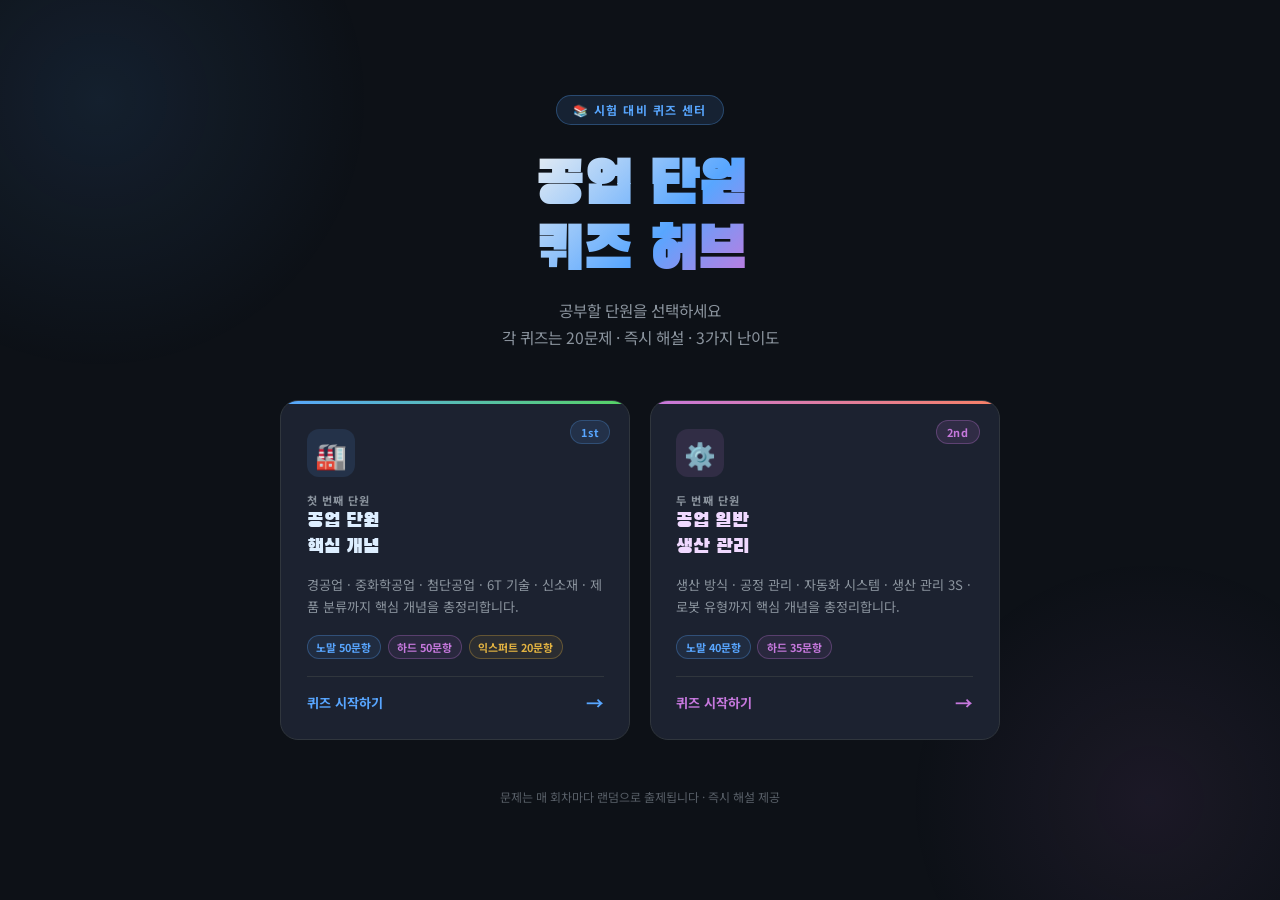
==== commit 9df12f9c: "Update index.html" ====
--- a/index.html
+++ b/index.html
@@ -3,796 +3,332 @@
 <head>
 <meta charset="UTF-8">
 <meta name="viewport" content="width=device-width, initial-scale=1.0">
-<title>공업 단원 시험 대비 퀴즈</title>
+<title>공업 시험 대비 퀴즈 허브</title>
 <link href="https://fonts.googleapis.com/css2?family=Noto+Sans+KR:wght@400;500;700;900&family=Black+Han+Sans&display=swap" rel="stylesheet">
 <style>
   :root {
-    --bg: #0d1117; --surface: #161b22; --card: #1c2230; --border: #30363d;
-    --accent: #58a6ff; --accent2: #f78166; --accent3: #56d364; --text: #e6edf3;
-    --text-muted: #8b949e; --correct: #1a4731; --correct-border: #56d364;
-    --wrong: #4a1c1c; --wrong-border: #f85149; --yellow: #e3b341;
-    --hard: #c678dd; --hard-bg: rgba(198,120,221,0.12); --hard-border: rgba(198,120,221,0.35);
-    --expert: #f0b429; --expert-bg: rgba(240,180,41,0.12); --expert-border: rgba(240,180,41,0.4);
-  }
+    --bg: #0d1117;
+    --surface: #161b22;
+    --card: #1c2230;
+    --border: #30363d;
+    --accent: #58a6ff;
+    --accent2: #f78166;
+    --accent3: #56d364;
+    --text: #e6edf3;
+    --text-muted: #8b949e;
+    --yellow: #e3b341;
+    --hard: #c678dd;
+  }
+
   * { box-sizing: border-box; margin: 0; padding: 0; }
-  body { background: var(--bg); color: var(--text); font-family: 'Noto Sans KR', sans-serif; min-height: 100vh; }
-  #start-screen { display: flex; flex-direction: column; align-items: center; justify-content: center; min-height: 100vh; padding: 2rem; position: relative; overflow: hidden; }
-  #start-screen::before { content: ''; position: absolute; top: -200px; left: -200px; width: 600px; height: 600px; background: radial-gradient(circle, rgba(88,166,255,0.12) 0%, transparent 70%); pointer-events: none; }
-  #start-screen::after { content: ''; position: absolute; bottom: -150px; right: -100px; width: 500px; height: 500px; background: radial-gradient(circle, rgba(247,129,102,0.10) 0%, transparent 70%); pointer-events: none; }
-  .start-badge { background: rgba(88,166,255,0.15); border: 1px solid rgba(88,166,255,0.35); color: var(--accent); font-size: 0.78rem; font-weight: 700; letter-spacing: 0.12em; padding: 0.35rem 1rem; border-radius: 100px; margin-bottom: 1.5rem; text-transform: uppercase; }
-  .start-title { font-family: 'Black Han Sans', sans-serif; font-size: clamp(2.4rem, 6vw, 4rem); text-align: center; line-height: 1.15; margin-bottom: 0.8rem; background: linear-gradient(135deg, #e6edf3 0%, #58a6ff 100%); -webkit-background-clip: text; -webkit-text-fill-color: transparent; background-clip: text; }
-  .start-sub { color: var(--text-muted); font-size: 1rem; text-align: center; margin-bottom: 2.5rem; line-height: 1.7; }
-  .info-grid { display: grid; grid-template-columns: repeat(3, 1fr); gap: 1rem; margin-bottom: 2rem; width: 100%; max-width: 480px; }
-  .info-card { background: var(--card); border: 1px solid var(--border); border-radius: 12px; padding: 1rem; text-align: center; }
-  .info-card .num { font-size: 1.8rem; font-weight: 900; color: var(--accent); display: block; }
-  .info-card .lbl { font-size: 0.75rem; color: var(--text-muted); margin-top: 0.2rem; }
-  .diff-select-label { font-size: 0.85rem; color: var(--text-muted); margin-bottom: 0.8rem; text-align: center; }
-  .diff-buttons { display: flex; gap: 0.8rem; margin-bottom: 2rem; width: 100%; max-width: 540px; flex-wrap: wrap; justify-content: center; }
-  .diff-btn { flex: 1; min-width: 140px; padding: 0.85rem 0.8rem; border-radius: 12px; border: 2px solid var(--border); background: var(--card); color: var(--text-muted); font-family: 'Noto Sans KR', sans-serif; font-size: 0.92rem; font-weight: 700; cursor: pointer; transition: all 0.2s; display: flex; flex-direction: column; align-items: center; gap: 0.25rem; }
-  .diff-btn .diff-icon { font-size: 1.4rem; } .diff-btn .diff-name { font-size: 0.95rem; } .diff-btn .diff-desc { font-size: 0.68rem; font-weight: 400; opacity: 0.7; }
-  .diff-btn.selected-normal { border-color: var(--accent); background: rgba(88,166,255,0.1); color: var(--accent); }
-  .diff-btn.selected-hard { border-color: var(--hard); background: var(--hard-bg); color: var(--hard); }
-  .diff-btn.selected-expert { border-color: var(--expert); background: var(--expert-bg); color: var(--expert); }
-  .btn-start { background: linear-gradient(135deg, #58a6ff, #388bfd); color: #fff; border: none; padding: 1rem 3rem; font-size: 1.1rem; font-weight: 700; font-family: 'Noto Sans KR', sans-serif; border-radius: 12px; cursor: pointer; transition: transform 0.15s, box-shadow 0.15s; box-shadow: 0 4px 24px rgba(88,166,255,0.3); }
-  .btn-start:hover { transform: translateY(-2px); box-shadow: 0 8px 32px rgba(88,166,255,0.45); }
-  .btn-start.hard-mode { background: linear-gradient(135deg, #c678dd, #9b59b6); box-shadow: 0 4px 24px rgba(198,120,221,0.3); }
-  .btn-start.hard-mode:hover { box-shadow: 0 8px 32px rgba(198,120,221,0.45); }
-  .btn-start.expert-mode { background: linear-gradient(135deg, #f0b429, #d97706); box-shadow: 0 4px 24px rgba(240,180,41,0.3); }
-  .btn-start.expert-mode:hover { box-shadow: 0 8px 32px rgba(240,180,41,0.45); }
-  #quiz-screen { display: none; max-width: 720px; margin: 0 auto; padding: 2rem 1.5rem 5rem; }
-  .quiz-header { display: flex; justify-content: space-between; align-items: center; margin-bottom: 1.5rem; }
-  .quiz-counter { font-size: 0.85rem; color: var(--text-muted); font-weight: 700; letter-spacing: 0.05em; }
-  .quiz-counter span { color: var(--accent); font-size: 1.1rem; }
-  .score-badge { background: rgba(86,211,100,0.15); border: 1px solid rgba(86,211,100,0.3); color: var(--accent3); font-size: 0.8rem; font-weight: 700; padding: 0.3rem 0.8rem; border-radius: 100px; }
-  .progress-bar-wrap { height: 4px; background: var(--border); border-radius: 99px; margin-bottom: 2rem; overflow: hidden; }
-  .progress-bar-fill { height: 100%; background: linear-gradient(90deg, #58a6ff, #56d364); border-radius: 99px; transition: width 0.4s ease; }
-  .progress-bar-fill.hard-fill { background: linear-gradient(90deg, #c678dd, #f78166); }
-  .progress-bar-fill.expert-fill { background: linear-gradient(90deg, #f0b429, #f85149); }
-  .question-card { background: var(--card); border: 1px solid var(--border); border-radius: 16px; padding: 1.8rem; margin-bottom: 1.4rem; position: relative; overflow: hidden; }
-  .question-card::before { content: ''; position: absolute; top: 0; left: 0; right: 0; height: 3px; background: linear-gradient(90deg, #58a6ff, #388bfd); }
-  .question-card.hard-card::before { background: linear-gradient(90deg, #c678dd, #f78166); }
-  .question-card.expert-card::before { background: linear-gradient(90deg, #f0b429, #f85149); }
-  .question-type { font-size: 0.72rem; font-weight: 700; letter-spacing: 0.1em; text-transform: uppercase; color: var(--accent); margin-bottom: 0.8rem; display: flex; align-items: center; gap: 0.4rem; flex-wrap: wrap; }
-  .question-type::before { content: ''; display: inline-block; width: 6px; height: 6px; background: var(--accent); border-radius: 50%; }
-  .question-card.hard-card .question-type { color: var(--hard); }
-  .question-card.hard-card .question-type::before { background: var(--hard); }
-  .question-card.expert-card .question-type { color: var(--expert); }
-  .question-card.expert-card .question-type::before { background: var(--expert); }
-  .hard-badge-inline { background: var(--hard-bg); border: 1px solid var(--hard-border); color: var(--hard); font-size: 0.68rem; padding: 0.1rem 0.5rem; border-radius: 100px; font-weight: 700; }
-  .expert-badge-inline { background: var(--expert-bg); border: 1px solid var(--expert-border); color: var(--expert); font-size: 0.68rem; padding: 0.1rem 0.5rem; border-radius: 100px; font-weight: 700; }
-  .fmt-tag { background: rgba(88,166,255,0.12); border: 1px solid rgba(88,166,255,0.25); color: var(--accent); font-size: 0.68rem; padding: 0.1rem 0.5rem; border-radius: 100px; font-weight: 700; }
-  .question-card.hard-card .fmt-tag { background: var(--hard-bg); border-color: var(--hard-border); color: var(--hard); }
-  .question-card.expert-card .fmt-tag { background: var(--expert-bg); border-color: var(--expert-border); color: var(--expert); }
-  .question-text { font-size: 1.05rem; font-weight: 500; line-height: 1.7; color: var(--text); margin-top: 0.3rem; }
-  .hq-box { background: rgba(255,255,255,0.03); border: 0.5px solid var(--border); border-radius: 10px; padding: 12px 14px; margin: 10px 0; font-size: 0.88rem; color: var(--text); line-height: 1.8; }
-  .hq-box-title { font-size: 0.72rem; font-weight: 700; color: var(--text-muted); margin-bottom: 6px; letter-spacing: 0.05em; text-transform: uppercase; }
-  .hq-underline { display: inline; border-bottom: 2px solid #f85149; color: var(--text); font-weight: 600; }
-  .hq-arrow-flow { display: flex; flex-wrap: wrap; align-items: center; gap: 6px; margin: 10px 0; font-size: 0.85rem; }
-  .hq-flow-box { background: rgba(255,255,255,0.05); border: 0.5px solid var(--border); border-radius: 8px; padding: 6px 12px; color: var(--text); white-space: nowrap; font-size: 0.82rem; line-height: 1.4; text-align: center; }
-  .hq-flow-blank { background: rgba(198,120,221,0.12); border: 0.5px solid rgba(198,120,221,0.4); border-radius: 8px; padding: 6px 14px; color: var(--hard); font-weight: 700; white-space: nowrap; font-size: 0.82rem; }
-  .hq-flow-blank-expert { background: var(--expert-bg); border: 0.5px solid var(--expert-border); border-radius: 8px; padding: 6px 14px; color: var(--expert); font-weight: 700; white-space: nowrap; font-size: 0.82rem; }
-  .hq-flow-arrow { color: var(--text-muted); font-size: 1rem; }
-  .hq-two-col { display: grid; grid-template-columns: 1fr 1fr; gap: 8px; margin: 10px 0; }
-  .hq-col-card { background: rgba(255,255,255,0.03); border: 0.5px solid var(--border); border-radius: 8px; padding: 10px 12px; font-size: 0.82rem; color: var(--text); line-height: 1.7; }
-  .hq-col-label { font-size: 0.7rem; font-weight: 700; color: var(--text-muted); margin-bottom: 4px; }
-  .hq-table-wrap { overflow-x: auto; margin: 10px 0; }
-  .hq-table { width: 100%; border-collapse: collapse; font-size: 0.82rem; }
-  .hq-table th { background: rgba(255,255,255,0.04); color: var(--text-muted); font-weight: 600; padding: 7px 10px; text-align: left; border-bottom: 0.5px solid var(--border); }
-  .hq-table td { padding: 7px 10px; border-bottom: 0.5px solid rgba(255,255,255,0.05); color: var(--text); vertical-align: top; line-height: 1.5; }
-  .choices { display: flex; flex-direction: column; gap: 0.75rem; margin-bottom: 1.4rem; }
-  .choice-btn { background: var(--surface); border: 1.5px solid var(--border); color: var(--text); padding: 0.9rem 1.2rem; border-radius: 10px; text-align: left; font-size: 0.93rem; font-family: 'Noto Sans KR', sans-serif; cursor: pointer; transition: all 0.15s; display: flex; align-items: flex-start; gap: 0.8rem; line-height: 1.5; }
-  .choice-btn:hover:not(:disabled) { border-color: var(--accent); background: rgba(88,166,255,0.08); transform: translateX(3px); }
-  .hard-mode-active .choice-btn:hover:not(:disabled) { border-color: var(--hard); background: var(--hard-bg); }
-  .expert-mode-active .choice-btn:hover:not(:disabled) { border-color: var(--expert); background: var(--expert-bg); }
-  .choice-btn .choice-num { min-width: 24px; height: 24px; border-radius: 6px; background: var(--border); color: var(--text-muted); display: flex; align-items: center; justify-content: center; font-size: 0.78rem; font-weight: 700; flex-shrink: 0; margin-top: 1px; transition: all 0.15s; }
-  .choice-btn:hover:not(:disabled) .choice-num { background: var(--accent); color: #fff; }
-  .hard-mode-active .choice-btn:hover:not(:disabled) .choice-num { background: var(--hard); color: #fff; }
-  .expert-mode-active .choice-btn:hover:not(:disabled) .choice-num { background: var(--expert); color: #000; }
-  .choice-btn.correct { background: var(--correct); border-color: var(--correct-border); color: #fff; }
-  .choice-btn.correct .choice-num { background: var(--correct-border); color: #fff; }
-  .choice-btn.wrong { background: var(--wrong); border-color: var(--wrong-border); color: #fff; }
-  .choice-btn.wrong .choice-num { background: var(--wrong-border); color: #fff; }
-  .choice-btn:disabled { cursor: default; }
-  .explanation { display: none; background: rgba(88,166,255,0.06); border: 1px solid rgba(88,166,255,0.2); border-radius: 10px; padding: 1rem 1.2rem; font-size: 0.88rem; color: #a8c9f7; line-height: 1.7; margin-bottom: 1.4rem; }
-  .explanation .ex-label { font-weight: 700; color: var(--accent); margin-bottom: 0.3rem; display: block; font-size: 0.78rem; letter-spacing: 0.08em; text-transform: uppercase; }
-  .short-answer-wrap { display: flex; gap: 0.7rem; margin-bottom: 1.4rem; flex-direction: column; }
-  .short-input-row { display: flex; gap: 0.7rem; }
-  .short-input { flex: 1; background: var(--surface); border: 1.5px solid var(--border); color: var(--text); padding: 0.85rem 1rem; border-radius: 10px; font-size: 0.95rem; font-family: 'Noto Sans KR', sans-serif; outline: none; transition: border-color 0.15s; }
-  .short-input:focus { border-color: var(--accent); }
-  .short-input.correct { border-color: var(--correct-border); background: var(--correct); }
-  .short-input.wrong { border-color: var(--wrong-border); background: var(--wrong); }
-  .btn-submit { background: var(--accent); color: #fff; border: none; padding: 0.85rem 1.4rem; border-radius: 10px; font-size: 0.9rem; font-weight: 700; font-family: 'Noto Sans KR', sans-serif; cursor: pointer; transition: opacity 0.15s; white-space: nowrap; }
-  .btn-submit:hover { opacity: 0.85; } .btn-submit:disabled { opacity: 0.4; cursor: default; }
-  .sa-hint { font-size: 0.82rem; color: var(--text-muted); padding: 0 0.2rem; }
-  .sa-hint.correct-hint { color: var(--accent3); font-weight: 700; }
-  .sa-hint.wrong-hint { color: var(--accent2); }
-  .btn-next { width: 100%; background: linear-gradient(135deg, #58a6ff, #388bfd); color: #fff; border: none; padding: 1rem; border-radius: 12px; font-size: 1rem; font-weight: 700; font-family: 'Noto Sans KR', sans-serif; cursor: pointer; transition: transform 0.15s, opacity 0.15s; display: none; }
-  .btn-next.hard-next { background: linear-gradient(135deg, #c678dd, #9b59b6); }
-  .btn-next.expert-next { background: linear-gradient(135deg, #f0b429, #d97706); color: #000; }
-  .btn-next:hover { opacity: 0.9; transform: translateY(-1px); }
-  #result-screen { display: none; max-width: 600px; margin: 0 auto; padding: 3rem 1.5rem; text-align: center; min-height: 100vh; justify-content: center; flex-direction: column; align-items: center; }
-  .result-emoji { font-size: 5rem; margin-bottom: 1rem; display: block; animation: bounce 0.5s ease; }
-  @keyframes bounce { 0%{transform:scale(0.5);opacity:0} 70%{transform:scale(1.15)} 100%{transform:scale(1);opacity:1} }
-  .result-title { font-family: 'Black Han Sans', sans-serif; font-size: 2.2rem; margin-bottom: 0.5rem; }
-  .result-score { font-size: 3.5rem; font-weight: 900; margin: 1rem 0; }
-  .result-score .score-num { color: var(--accent); }
-  .result-score .score-num.hard-score { color: var(--hard); }
-  .result-score .score-num.expert-score { color: var(--expert); }
-  .result-diff-badge { display: inline-block; padding: 0.3rem 1rem; border-radius: 100px; font-size: 0.8rem; font-weight: 700; margin-bottom: 0.5rem; }
-  .result-diff-badge.normal { background: rgba(88,166,255,0.15); border: 1px solid rgba(88,166,255,0.3); color: var(--accent); }
-  .result-diff-badge.hard { background: var(--hard-bg); border: 1px solid var(--hard-border); color: var(--hard); }
-  .result-diff-badge.expert { background: var(--expert-bg); border: 1px solid var(--expert-border); color: var(--expert); }
-  .result-detail { color: var(--text-muted); margin-bottom: 2rem; font-size: 0.95rem; line-height: 1.7; white-space: pre-line; }
-  .result-bars { width: 100%; max-width: 400px; margin: 0 auto 2rem; display: flex; flex-direction: column; gap: 0.8rem; }
-  .result-bar-row { display: flex; align-items: center; gap: 0.8rem; font-size: 0.85rem; }
-  .result-bar-label { width: 50px; text-align: right; color: var(--text-muted); flex-shrink: 0; }
-  .result-bar-track { flex: 1; height: 10px; background: var(--border); border-radius: 99px; overflow: hidden; }
-  .result-bar-fill-correct { height: 100%; background: var(--accent3); border-radius: 99px; transition: width 1s ease; }
-  .result-bar-fill-wrong { height: 100%; background: var(--accent2); border-radius: 99px; transition: width 1s ease; }
-  .result-bar-count { width: 30px; font-weight: 700; }
-  .result-buttons { display: flex; gap: 0.7rem; width: 100%; max-width: 480px; flex-wrap: wrap; }
-  .btn-r { flex: 1; min-width: 100px; border: none; padding: 0.85rem 0.5rem; border-radius: 12px; font-size: 0.88rem; font-weight: 700; font-family: 'Noto Sans KR', sans-serif; cursor: pointer; transition: opacity 0.15s; }
-  .btn-r:hover { opacity: 0.85; }
-  .btn-r.normal { background: linear-gradient(135deg, #58a6ff, #388bfd); color: #fff; }
-  .btn-r.hard-btn { background: linear-gradient(135deg, #c678dd, #9b59b6); color: #fff; }
-  .btn-r.expert-btn { background: linear-gradient(135deg, #f0b429, #d97706); color: #000; }
-  .btn-r.home { background: var(--card); color: var(--text); border: 1.5px solid var(--border); }
-  .btn-r.home:hover { border-color: var(--accent); }
-  @media(max-width:600px){ .info-grid{grid-template-columns:repeat(3,1fr);gap:0.6rem} .question-text{font-size:0.95rem} .choice-btn{font-size:0.85rem;padding:0.75rem 0.9rem} .hq-two-col{grid-template-columns:1fr} .diff-buttons{flex-direction:column} }
+
+  body {
+    background: var(--bg);
+    color: var(--text);
+    font-family: 'Noto Sans KR', sans-serif;
+    min-height: 100vh;
+    display: flex;
+    flex-direction: column;
+    align-items: center;
+    justify-content: center;
+    padding: 2rem 1.5rem;
+    position: relative;
+    overflow: hidden;
+  }
+
+  /* 배경 광원 */
+  body::before {
+    content: '';
+    position: fixed;
+    top: -180px; left: -180px;
+    width: 560px; height: 560px;
+    background: radial-gradient(circle, rgba(88,166,255,0.10) 0%, transparent 68%);
+    pointer-events: none;
+    z-index: 0;
+  }
+  body::after {
+    content: '';
+    position: fixed;
+    bottom: -150px; right: -120px;
+    width: 500px; height: 500px;
+    background: radial-gradient(circle, rgba(198,120,221,0.08) 0%, transparent 68%);
+    pointer-events: none;
+    z-index: 0;
+  }
+
+  .hub {
+    position: relative;
+    z-index: 1;
+    width: 100%;
+    max-width: 720px;
+    display: flex;
+    flex-direction: column;
+    align-items: center;
+  }
+
+  /* 상단 배지 */
+  .top-badge {
+    display: inline-flex;
+    align-items: center;
+    gap: 0.4rem;
+    background: rgba(88,166,255,0.12);
+    border: 1px solid rgba(88,166,255,0.30);
+    color: var(--accent);
+    font-size: 0.75rem;
+    font-weight: 700;
+    letter-spacing: 0.12em;
+    padding: 0.35rem 1rem;
+    border-radius: 100px;
+    text-transform: uppercase;
+    margin-bottom: 1.8rem;
+  }
+
+  /* 타이틀 */
+  .hub-title {
+    font-family: 'Black Han Sans', sans-serif;
+    font-size: clamp(2.2rem, 6vw, 3.6rem);
+    text-align: center;
+    line-height: 1.15;
+    margin-bottom: 0.75rem;
+    background: linear-gradient(135deg, #e6edf3 0%, #58a6ff 60%, #c678dd 100%);
+    -webkit-background-clip: text;
+    -webkit-text-fill-color: transparent;
+    background-clip: text;
+  }
+
+  .hub-sub {
+    color: var(--text-muted);
+    font-size: 0.98rem;
+    text-align: center;
+    line-height: 1.7;
+    margin-bottom: 3rem;
+  }
+
+  /* 카드 그리드 */
+  .card-grid {
+    display: grid;
+    grid-template-columns: 1fr 1fr;
+    gap: 1.2rem;
+    width: 100%;
+    margin-bottom: 2.5rem;
+  }
+
+  /* 퀴즈 카드 */
+  .quiz-card {
+    background: var(--card);
+    border: 1.5px solid var(--border);
+    border-radius: 18px;
+    padding: 1.8rem 1.6rem 1.5rem;
+    text-decoration: none;
+    color: var(--text);
+    display: flex;
+    flex-direction: column;
+    gap: 0.9rem;
+    position: relative;
+    overflow: hidden;
+    transition: transform 0.18s, border-color 0.18s, box-shadow 0.18s;
+    cursor: pointer;
+  }
+
+  .quiz-card::before {
+    content: '';
+    position: absolute;
+    top: 0; left: 0; right: 0;
+    height: 3px;
+    border-radius: 18px 18px 0 0;
+  }
+
+  .quiz-card.card-a::before { background: linear-gradient(90deg, #58a6ff, #56d364); }
+  .quiz-card.card-b::before { background: linear-gradient(90deg, #c678dd, #f78166); }
+
+  .quiz-card:hover {
+    transform: translateY(-4px);
+  }
+  .quiz-card.card-a:hover {
+    border-color: var(--accent);
+    box-shadow: 0 8px 32px rgba(88,166,255,0.18);
+  }
+  .quiz-card.card-b:hover {
+    border-color: var(--hard);
+    box-shadow: 0 8px 32px rgba(198,120,221,0.18);
+  }
+
+  /* 카드 아이콘 영역 */
+  .card-icon-wrap {
+    width: 48px;
+    height: 48px;
+    border-radius: 12px;
+    display: flex;
+    align-items: center;
+    justify-content: center;
+    font-size: 1.6rem;
+  }
+  .card-a .card-icon-wrap { background: rgba(88,166,255,0.12); }
+  .card-b .card-icon-wrap { background: rgba(198,120,221,0.12); }
+
+  /* 카드 번호 배지 */
+  .card-num {
+    position: absolute;
+    top: 1.2rem; right: 1.2rem;
+    font-size: 0.68rem;
+    font-weight: 700;
+    letter-spacing: 0.08em;
+    padding: 0.2rem 0.6rem;
+    border-radius: 100px;
+  }
+  .card-a .card-num {
+    background: rgba(88,166,255,0.12);
+    border: 1px solid rgba(88,166,255,0.25);
+    color: var(--accent);
+  }
+  .card-b .card-num {
+    background: rgba(198,120,221,0.12);
+    border: 1px solid rgba(198,120,221,0.30);
+    color: var(--hard);
+  }
+
+  .card-label {
+    font-size: 0.7rem;
+    font-weight: 700;
+    letter-spacing: 0.1em;
+    text-transform: uppercase;
+    color: var(--text-muted);
+  }
+
+  .card-title {
+    font-family: 'Black Han Sans', sans-serif;
+    font-size: 1.25rem;
+    line-height: 1.3;
+  }
+  .card-a .card-title { color: #ddeeff; }
+  .card-b .card-title { color: #f0d9ff; }
+
+  .card-desc {
+    font-size: 0.82rem;
+    color: var(--text-muted);
+    line-height: 1.65;
+    flex: 1;
+  }
+
+  /* 태그 리스트 */
+  .card-tags {
+    display: flex;
+    flex-wrap: wrap;
+    gap: 0.4rem;
+    margin-top: 0.2rem;
+  }
+  .tag {
+    font-size: 0.68rem;
+    font-weight: 700;
+    padding: 0.18rem 0.55rem;
+    border-radius: 100px;
+    border: 1px solid;
+    white-space: nowrap;
+  }
+  .tag-blue { color: var(--accent); border-color: rgba(88,166,255,0.3); background: rgba(88,166,255,0.08); }
+  .tag-green { color: var(--accent3); border-color: rgba(86,211,100,0.3); background: rgba(86,211,100,0.08); }
+  .tag-purple { color: var(--hard); border-color: rgba(198,120,221,0.3); background: rgba(198,120,221,0.08); }
+  .tag-orange { color: var(--accent2); border-color: rgba(247,129,102,0.3); background: rgba(247,129,102,0.08); }
+  .tag-yellow { color: var(--yellow); border-color: rgba(227,179,65,0.3); background: rgba(227,179,65,0.08); }
+
+  /* 카드 하단 CTA */
+  .card-cta {
+    display: flex;
+    align-items: center;
+    justify-content: space-between;
+    font-size: 0.82rem;
+    font-weight: 700;
+    padding-top: 0.8rem;
+    border-top: 1px solid var(--border);
+    margin-top: 0.2rem;
+  }
+  .card-a .card-cta { color: var(--accent); }
+  .card-b .card-cta { color: var(--hard); }
+
+  .cta-arrow {
+    font-size: 1.1rem;
+    transition: transform 0.18s;
+  }
+  .quiz-card:hover .cta-arrow { transform: translateX(4px); }
+
+  /* 푸터 */
+  .hub-footer {
+    font-size: 0.75rem;
+    color: var(--text-muted);
+    text-align: center;
+    opacity: 0.6;
+    margin-top: 0.5rem;
+  }
+
+  /* ── 모바일 ── */
+  @media (max-width: 540px) {
+    .card-grid { grid-template-columns: 1fr; }
+    .stats-row { grid-template-columns: repeat(3, 1fr); gap: 0.5rem; }
+    .hub-title { font-size: 2rem; }
+    .quiz-card { padding: 1.4rem 1.2rem 1.2rem; }
+  }
 </style>
 </head>
 <body>
 
-<div id="start-screen">
-  <div class="start-badge">📚 시험 대비 퀴즈</div>
-  <h1 class="start-title">공업 단원<br>실력 점검</h1>
-  <p class="start-sub">경공업 · 중화학공업 · 첨단공업<br>핵심 개념 총정리 퀴즈</p>
-  <div class="info-grid">
-    <div class="info-card"><span class="num">20</span><div class="lbl">문제 수</div></div>
-    <div class="info-card"><span class="num" style="color:var(--yellow)">랜덤</span><div class="lbl">출제 방식</div></div>
-    <div class="info-card"><span class="num" style="color:var(--accent3)">즉시</span><div class="lbl">해설 제공</div></div>
+<div class="hub">
+
+  <div class="top-badge">📚 시험 대비 퀴즈 센터</div>
+
+  <h1 class="hub-title">공업 단원<br>퀴즈 허브</h1>
+  <p class="hub-sub">공부할 단원을 선택하세요<br>각 퀴즈는 20문제 · 즉시 해설 · 3가지 난이도</p>
+
+  <!-- 카드 그리드 -->
+  <div class="card-grid">
+
+    <!-- 카드 1: 공업 단원 -->
+    <a class="quiz-card card-a" href="2026_1st/index.html">
+      <span class="card-num">1st</span>
+      <div class="card-icon-wrap">🏭</div>
+      <div>
+        <div class="card-label">첫 번째 단원</div>
+        <div class="card-title">공업 단원<br>핵심 개념</div>
+      </div>
+      <div class="card-desc">
+        경공업 · 중화학공업 · 첨단공업 · 6T 기술 · 신소재 · 제품 분류까지 핵심 개념을 총정리합니다.
+      </div>
+      <div class="card-tags">
+        <span class="tag tag-blue">노말 50문항</span>
+        <span class="tag tag-purple">하드 50문항</span>
+        <span class="tag tag-yellow">익스퍼트 20문항</span>
+      </div>
+      <div class="card-cta">
+        <span>퀴즈 시작하기</span>
+        <span class="cta-arrow">→</span>
+      </div>
+    </a>
+
+    <!-- 카드 2: 공업 일반 -->
+    <a class="quiz-card card-b" href="2026_2nd/index.html">
+      <span class="card-num">2nd</span>
+      <div class="card-icon-wrap">⚙️</div>
+      <div>
+        <div class="card-label">두 번째 단원</div>
+        <div class="card-title">공업 일반<br>생산 관리</div>
+      </div>
+      <div class="card-desc">
+        생산 방식 · 공정 관리 · 자동화 시스템 · 생산 관리 3S · 로봇 유형까지 핵심 개념을 총정리합니다.
+      </div>
+      <div class="card-tags">
+        <span class="tag tag-blue">노말 40문항</span>
+        <span class="tag tag-purple">하드 35문항</span>
+      </div>
+      <div class="card-cta">
+        <span>퀴즈 시작하기</span>
+        <span class="cta-arrow">→</span>
+      </div>
+    </a>
+
   </div>
-  <p class="diff-select-label">난이도를 선택하세요</p>
-  <div class="diff-buttons">
-    <button class="diff-btn selected-normal" id="btn-diff-normal" onclick="selectDiff('normal')">
-      <span class="diff-icon">📖</span><span class="diff-name">노말</span><span class="diff-desc">핵심 개념 (50문항 풀)</span>
-    </button>
-    <button class="diff-btn" id="btn-diff-hard" onclick="selectDiff('hard')">
-      <span class="diff-icon">🔥</span><span class="diff-name">하드</span><span class="diff-desc">신유형 고난도 (50문항 풀)</span>
-    </button>
-    <button class="diff-btn" id="btn-diff-expert" onclick="selectDiff('expert')">
-      <span class="diff-icon">⚡</span><span class="diff-name">익스퍼트</span><span class="diff-desc">수능형 최고난도 (20문항)</span>
-    </button>
-  </div>
-  <button class="btn-start" id="btn-start-main" onclick="startQuiz()">노말 시작하기 →</button>
+
+  <div class="hub-footer">문제는 매 회차마다 랜덤으로 출제됩니다 · 즉시 해설 제공</div>
+
 </div>
 
-<div id="quiz-screen">
-  <div class="quiz-header">
-    <div class="quiz-counter">문제 <span id="cur-q">1</span> / 20</div>
-    <div class="score-badge">점수: <span id="live-score">0</span>점</div>
-  </div>
-  <div class="progress-bar-wrap"><div class="progress-bar-fill" id="progress-fill" style="width:5%"></div></div>
-  <div class="question-card" id="q-card">
-    <div class="question-type" id="q-type">객관식</div>
-    <div class="question-text" id="q-text"></div>
-    <div id="q-html-content"></div>
-  </div>
-  <div id="choices-area"></div>
-  <div class="explanation" id="explanation"><span class="ex-label">💡 해설</span><span id="exp-text"></span></div>
-  <button class="btn-next" id="btn-next" onclick="nextQuestion()">다음 문제 →</button>
-</div>
-
-<div id="result-screen">
-  <span class="result-emoji" id="result-emoji">🎉</span>
-  <div class="result-diff-badge normal" id="result-diff-badge">노말 모드</div>
-  <h2 class="result-title" id="result-title">수고했어요!</h2>
-  <div class="result-score"><span class="score-num" id="result-score-num">0</span> <span style="font-size:1.5rem;color:var(--text-muted)">/ 20</span></div>
-  <p class="result-detail" id="result-detail"></p>
-  <div class="result-bars">
-    <div class="result-bar-row">
-      <span class="result-bar-label" style="color:var(--accent3)">정답</span>
-      <div class="result-bar-track"><div class="result-bar-fill-correct" id="bar-correct" style="width:0%"></div></div>
-      <span class="result-bar-count" style="color:var(--accent3)" id="cnt-correct">0</span>
-    </div>
-    <div class="result-bar-row">
-      <span class="result-bar-label" style="color:var(--accent2)">오답</span>
-      <div class="result-bar-track"><div class="result-bar-fill-wrong" id="bar-wrong" style="width:0%"></div></div>
-      <span class="result-bar-count" style="color:var(--accent2)" id="cnt-wrong">0</span>
-    </div>
-  </div>
-  <div class="result-buttons">
-    <button class="btn-r normal" onclick="startQuiz('normal')">📖 노말</button>
-    <button class="btn-r hard-btn" onclick="startQuiz('hard')">🔥 하드</button>
-    <button class="btn-r expert-btn" onclick="startQuiz('expert')">⚡ 익스퍼트</button>
-    <button class="btn-r home" onclick="goHome()">🏠 처음</button>
-  </div>
-</div>
-
-<script>
-// ════════════════════════════════════════════════
-// 유틸
-// ════════════════════════════════════════════════
-function shuffle(arr){const a=[...arr];for(let i=a.length-1;i>0;i--){const j=Math.floor(Math.random()*(i+1));[a[i],a[j]]=[a[j],a[i]]}return a;}
-function pickMC(choices,answerIdx){
-  const correct=choices[answerIdx];
-  const wrong=shuffle(choices.filter((_,i)=>i!==answerIdx)).slice(0,3);
-  const pool=shuffle([correct,...wrong]);
-  return{shuffledChoices:pool,newAnswerIdx:pool.indexOf(correct)};
-}
-function checkSA(input,answers){
-  const norm=s=>s.replace(/\s/g,'').toLowerCase();
-  return answers.some(a=>norm(a)===norm(input));
-}
-
-// ════════════════════════════════════════════════
-// 동적 문제 생성기 (매 렌더링마다 변형)
-// ════════════════════════════════════════════════
-
-// 대화 오류 찾기 문제 - 매번 다른 사람이 틀림
-function makeDynDialogQ() {
-  const SPEAKERS = ['민준','서연','지호','하은','태양'];
-  // 각 화자별: {correct: 맞는 문장, wrong: 틀린 문장, note: 왜 틀렸는지}
-  const STATEMENTS = [
-    {
-      name:'민준',
-      correct:'NT(나노기술)는 10억 분의 1 단위의 초미세 기술로, 나노 소자나 초경량 소재 개발에 활용돼.',
-      wrong:'NT(나노기술)는 100만 분의 1 단위의 초미세 기술로, 나노 소자나 초경량 소재 개발에 활용돼.',
-      note:'NT(나노기술)는 10억 분의 1(나노미터) 단위의 기술입니다. 100만 분의 1이 아닙니다.'
-    },
-    {
-      name:'서연',
-      correct:'BT(생명공학기술)는 유전자 치료, 신약 개발 등에 쓰이지만 복제 관련 윤리 문제도 있어.',
-      wrong:'BT(생명공학기술)는 오염 방지와 재생에너지를 핵심으로 하며, 복제 관련 윤리 문제도 있어.',
-      note:'오염 방지·재생에너지는 ET(환경기술)의 핵심입니다. BT는 유전자 치료·신약 개발이 핵심입니다.'
-    },
-    {
-      name:'지호',
-      correct:'초전도 재료는 특정 저온에서 전기 저항이 0이 되는 특성을 가지고 있어.',
-      wrong:'초전도 재료는 고온에서 전기 저항이 0이 되는 특성을 가지고 있어.',
-      note:'초전도 재료는 특정 온도 이하(저온)에서 전기 저항이 0이 됩니다. 고온이 아닙니다.'
-    },
-    {
-      name:'하은',
-      correct:'ET(환경기술)는 태양광 발전, 폐기물 재활용 등 오염 방지와 자원 효율을 높이는 기술이야.',
-      wrong:'ET(환경기술)는 게임, 애니메이션, 디지털 영상 처리 등 문화 산업에 적용되는 기술이야.',
-      note:'게임·애니메이션은 CT(문화콘텐츠기술)입니다. ET는 오염 방지·재생에너지가 핵심입니다.'
-    },
-    {
-      name:'태양',
-      correct:'형상 기억 합금은 변형 후 특정 온도가 되면 원래 모양으로 돌아오는 특성이 있어.',
-      wrong:'형상 기억 합금은 특정 저온에서 전기 저항이 0이 되는 특성을 가진 소재야.',
-      note:'전기 저항이 0이 되는 것은 초전도 재료의 특징입니다. 형상 기억 합금은 원래 모양으로 복원되는 소재입니다.'
-    }
-  ];
-
-  // 랜덤으로 틀린 화자 결정
-  const wrongIdx = Math.floor(Math.random() * STATEMENTS.length);
-
-  const lines = STATEMENTS.map((s, i) => {
-    const isWrong = (i === wrongIdx);
-    return `<strong>${s.name}:</strong> "${isWrong ? s.wrong : s.correct}"`;
-  }).join('<br><br>');
-
-  const wrongName = STATEMENTS[wrongIdx].name;
-  const note = STATEMENTS[wrongIdx].note;
-
-  // 보기: 5개 이름 중 틀린 사람 1명
-  const choices = STATEMENTS.map(s => s.name);
-
-  return {
-    type: 'mc_hard',
-    fmt: '대화 오류 찾기',
-    q: '다음 대화에서 틀린 내용을 말한 학생만 고른 것은?',
-    htmlContent: `<div class="hq-box"><strong>주제: 6T 기술과 신소재</strong><br><br>${lines}</div>`,
-    choices: choices,
-    answer: wrongIdx,
-    exp: `${wrongName}이(가) 틀렸습니다. ${note}`
-  };
-}
-
-// 글 속 오류 찾기 - 밑줄 위치 매번 변경
-function makeDynTextErrorQ() {
-  // 각 버전: 어떤 문장이 틀림 (랜덤 선택)
-  const VERSIONS = [
-    {
-      html: `<div class="hq-box">공업의 입지 조건은 크게 경제적 조건과 자연적 조건으로 나뉜다. 경제적 입지 조건에는 <span class="hq-underline">①시장, 교통, 원료</span>가 포함되며, <span class="hq-underline">②기후와 지형</span>은 자연적 입지 조건에 해당한다. 베버(Weber)는 <span class="hq-underline">③운송비, 노동비, 집적 이익</span>을 종합 고려하여 최소 비용 지점이 최적 입지라고 보았다. 한편 <span class="hq-underline">④시장 지향형 공업의 대표 사례는 얼음 제조, 제과, 음료 공업</span>이며, <span class="hq-underline">⑤중화학 공업은 풍부한 노동력이 있는 내륙 지역</span>에 입지하는 것이 가장 유리하다.</div>`,
-      choices: ['①','②','③','④','⑤'],
-      answer: 4,
-      exp: '중화학 공업은 원료 수입·제품 수출이 중요하므로 임해 지역(항구)에 입지하는 것이 유리합니다. 내륙 지역이 유리하다는 ⑤가 오답입니다.'
-    },
-    {
-      html: `<div class="hq-box">산업 구조 고도화는 <span class="hq-underline">①1차 산업 → 2차 산업 → 3차 산업</span> 순으로 발전한다. 우리나라는 <span class="hq-underline">②1960년대 경공업 중심의 수출 주도형 성장</span>을 추진했고, <span class="hq-underline">③1970년대 이후 중화학 공업으로 산업이 고도화</span>되었다. 철강 공업의 생산 공정은 <span class="hq-underline">④제선 → 제강 → 압연</span> 순이며, 섬유 공업의 생산 공정은 <span class="hq-underline">⑤제직·편성 → 제사·방적 → 염색·가공 → 봉제</span> 순이다.</div>`,
-      choices: ['①','②','③','④','⑤'],
-      answer: 4,
-      exp: '섬유 공업의 올바른 순서는 제사·방적 → 제직·편성 → 염색·가공 → 봉제입니다. ⑤는 제사·방적과 제직·편성의 순서가 뒤바뀌어 틀렸습니다.'
-    },
-    {
-      html: `<div class="hq-box">공업은 생산 단계에 따라 분류할 수 있다. <span class="hq-underline">①기초 공업</span>은 다른 공업의 바탕이 되는 원료나 자재를 생산하는 공업으로 철강 공업이 대표적이다. <span class="hq-underline">②공영 공업</span>은 국가나 지방 공공 단체가 자본을 출자하고 경영하는 공업이다. <span class="hq-underline">③경공업</span>은 부피가 작고 가벼운 제품을 주로 만드는 노동 집약적 공업이다. <span class="hq-underline">④장치 공업</span>은 석유 화학, 제철처럼 거대한 설비와 대규모 자본이 필요한 공업이다. <span class="hq-underline">⑤조선 공업</span>은 표준화된 대량 생산 방식이 주류를 이루는 산업이다.</div>`,
-      choices: ['①','②','③','④','⑤'],
-      answer: 4,
-      exp: '조선 공업은 고객 주문에 따라 각기 다른 선박을 제작하는 주문 생산 방식이 주류입니다. 표준화된 대량 생산은 자동차 공업의 특징입니다. ⑤가 오답입니다.'
-    },
-    {
-      html: `<div class="hq-box">6T 기술에 대한 설명이다. <span class="hq-underline">①IT(정보통신기술)</span>은 정보의 생성, 가공, 전달을 핵심으로 하며 시공간 제약 없이 정보 교환을 가능하게 한다. <span class="hq-underline">②BT(생명공학기술)</span>은 유전자 치료, 신약 개발에 활용되며 윤리적 논쟁도 존재한다. <span class="hq-underline">③NT(나노기술)</span>은 10억 분의 1 단위의 초미세 기술이다. <span class="hq-underline">④ST(우주항공기술)</span>은 인공위성, MRI, 재해 예측 시스템 개발에 활용된다. <span class="hq-underline">⑤CT(문화콘텐츠기술)</span>은 오염 방지와 자원 효율 극대화를 핵심으로 하는 기술이다.</div>`,
-      choices: ['①','②','③','④','⑤'],
-      answer: 4,
-      exp: '오염 방지와 자원 효율 극대화를 핵심으로 하는 것은 ET(환경기술)입니다. CT(문화콘텐츠기술)는 공학+인문학+예술+디자인의 융합 기술입니다. ⑤가 오답입니다.'
-    }
-  ];
-
-  const v = VERSIONS[Math.floor(Math.random() * VERSIONS.length)];
-  return {
-    type: 'mc_hard',
-    fmt: '글 속 오류 찾기',
-    q: '다음 글에서 밑줄 친 부분 중 옳지 않은 것은?',
-    htmlContent: v.html,
-    choices: v.choices,
-    answer: v.answer,
-    exp: v.exp
-  };
-}
-
-// 표 옳고 그름 판단 - 옳지 않은 항목이 매번 바뀜
-function makeDynTableErrorQ() {
-  const ROWS = [
-    { label:'기초 공업', desc:'자동차·조선 등 다른 공업의 바탕이 되는 원료·자재 생산', correct: true },
-    { label:'공영 공업', desc:'민간 기업이 이익 극대화를 위해 자유롭게 운영하는 공업', correct: false, fix:'공영 공업은 국가나 지방 공공 단체가 자본을 출자하고 경영하는 공업입니다.' },
-    { label:'산업 소프트화', desc:'하드웨어보다 서비스·정보·지식의 가치 비중이 높아지는 현상', correct: true },
-    { label:'HACCP', desc:'식품의 원재료부터 최종 소비까지 위해요소를 차단하는 기준', correct: true },
-    { label:'정밀 화학 공업', desc:'나프타를 원료로 에틸렌·프로필렌 등 기초 원료를 생산', correct: false, fix:'나프타→에틸렌·프로필렌 생산은 석유 화학 공업입니다. 정밀 화학 공업은 이를 원료로 의약품·화장품·염료를 만듭니다.' },
-    { label:'장치 공업', desc:'거대한 설비와 대규모 자본이 필요하며, 석유 화학·제철이 대표적이다', correct: true },
-    { label:'조선 공업', desc:'표준화된 대량 생산 방식으로 2~3만 개의 부품을 조립하는 산업', correct: false, fix:'표준화 대량 생산은 자동차 공업의 특징입니다. 조선 공업은 주문 생산 방식이 주류입니다.' },
-  ];
-
-  // 항상 3개 정답 + 1개 오답이 나오도록 구성
-  const wrongRows = ROWS.filter(r => !r.correct);
-  const correctRows = ROWS.filter(r => r.correct);
-
-  const pickedWrong = shuffle(wrongRows)[0];
-  const pickedCorrect = shuffle(correctRows).slice(0, 3);
-
-  const allRows = shuffle([pickedWrong, ...pickedCorrect]);
-  const labels = ['㉠','㉡','㉢','㉣','㉤'];
-
-  const wrongLabel = labels[allRows.indexOf(pickedWrong)];
-
-  const tableRows = allRows.map((r, i) =>
-    `<tr><td>${labels[i]}</td><td>${r.label}</td><td>${r.desc}</td></tr>`
-  ).join('');
-
-  const correctLabels = allRows
-    .map((r, i) => r.correct ? labels[i] : null)
-    .filter(Boolean)
-    .join(', ');
-
-  return {
-    type: 'mc_hard',
-    fmt: '표 오류 찾기',
-    q: '다음 표에서 설명이 옳지 않은 항목은?',
-    htmlContent: `<div class="hq-table-wrap"><table class="hq-table"><thead><tr><th></th><th>개념</th><th>설명</th></tr></thead><tbody>${tableRows}</tbody></table></div>`,
-    choices: labels.slice(0, 4),
-    answer: allRows.indexOf(pickedWrong),
-    exp: `${wrongLabel}이 틀렸습니다. ${pickedWrong.fix} 옳은 항목: ${correctLabels}`
-  };
-}
-
-// ════════════════════════════════════════════════
-// 노말 문제 50문항
-// ════════════════════════════════════════════════
-const NORMAL_QUESTIONS = [
-  {type:'mc',q:'공업의 정의로 가장 올바른 것은?',choices:['자연의 생산물을 가공하여 중간재나 최종 생산물을 창출하고 부가가치를 높이는 산업활동','자연환경을 보호하며 생태계를 관리하는 산업활동','1차 산업에서 생산된 농산물을 유통하는 활동','지식과 정보를 기반으로 서비스를 제공하는 활동','토지를 개간하고 작물을 재배하는 농업 활동','원자재를 수입하여 타국에 판매하는 무역 활동'],answer:0,exp:'공업은 자연의 생산물을 가공하는 제조 과정을 통해 중간재나 최종 생산물을 창출하여 부가가치를 높이는 산업활동입니다.'},
-  {type:'mc',q:'공업 발달을 위한 인적 자원에 해당하지 않는 것은?',choices:['넓은 평야','노동력','기술 및 능력','창의적 생각','협동심','전문 교육을 받은 기술자'],answer:0,exp:'넓은 평야는 자연적 조건이지 인적자원이 아닙니다. 인적자원에는 노동력, 기술 및 능력, 창의적 생각, 협동심이 포함됩니다.'},
-  {type:'mc',q:'시장 지향형 공업의 대표적인 예로 가장 적절한 것은?',choices:['얼음 제조 공업','철강 공업','조선 공업','석유 화학 공업','자동차 공업','시멘트 공업'],answer:0,exp:'얼음 제조 공업은 제품이 무겁고 부피가 크며 변질되기 쉬워 소비자와 가까운 시장 주변에 입지하는 시장 지향형 공업의 대표 예입니다.'},
-  {type:'mc',q:'중세 길드(guild) 제도에 대한 설명으로 옳은 것은?',choices:['중세 상공업자들의 상호 부조적 동업 조합이다','대량 생산 체제를 갖춘 현대식 공장 제도이다','국가가 자본을 출자하여 경영하는 공영 공업이다','소비자 중심의 서비스 산업 조합이다','산업혁명 이후 생겨난 노동자 보호 조합이다','원료 수급을 위해 만들어진 국제 무역 연합이다'],answer:0,exp:'길드(guild)는 중세 상공업자들이 만든 상호 부조적 동업 조합으로, 장인(숙련된 기술자)들이 직인과 도제를 두고 생산 활동을 주도했습니다.'},
-  {type:'mc',q:'근대 산업 사회(산업혁명)의 특징으로 가장 거리가 먼 것은?',choices:['지식 정보 중심 사회로 전환','공장 제도의 확립','대량 생산 체제 구축','2차 산업의 비중 급격히 증가','증기 기관의 발명과 보급','면직물 공업의 급속한 발달'],answer:0,exp:'지식 정보 중심 사회는 현대 사회의 특징입니다. 근대 산업 사회(산업혁명)는 공장 제도 확립, 대량 생산 체제, 2차 산업(제조업) 비중 급증이 핵심 특징입니다.'},
-  {type:'mc',q:'베버(Weber)의 최소 비용 이론에서 최적의 공업 입지로 보는 지점은?',choices:['운송비, 노동비, 집적 이익을 종합적으로 고려하여 생산비를 최소화할 수 있는 지점','소비자와 가장 가까운 지점','원료 산지에 가장 가까운 지점','항구와 가장 인접한 임해 지역','토지 가격이 가장 낮은 농촌 지역','정부 산업단지가 조성된 지역'],answer:0,exp:'베버의 최소 비용 이론은 운송비, 노동비, 집적 이익을 종합적으로 고려하여 생산비가 가장 최소화되는 지점이 최적의 공업 입지라는 이론입니다.'},
-  {type:'mc',q:'장치 공업의 특징으로 옳지 않은 것은?',choices:['노동집약적 성격이 강하다','거대한 설비가 필수적이다','고도의 자동화 시스템이 필요하다','대규모 자본 투자가 요구된다','자본 집약적 산업으로 분류된다','석유 화학, 제철이 대표적인 예이다'],answer:0,exp:'장치 공업은 자본 집약적 산업으로 거대한 설비와 고도의 자동화, 대규모 자본이 필요합니다. 노동집약적 성격은 경공업의 특징입니다.'},
-  {type:'mc',q:'1960년대 우리나라 산업 발달의 특징으로 옳은 것은?',choices:['경공업 중심의 수출 주도형 성장 정책','중화학 공업 중심의 내수 지향형 성장','첨단 기술 산업 중심의 산업 구조','서비스업 중심의 3차 산업 비중 증가','반도체 수출을 통한 고부가가치 성장','자동차 공업을 바탕으로 한 조립 산업 육성'],answer:0,exp:'1960년대 우리나라는 섬유, 신발 등 경공업 중심으로 풍부한 노동력을 바탕으로 한 수출 주도형 성장 정책을 추진했습니다.'},
-  {type:'mc',q:'철강 공업의 3대 공정을 순서대로 바르게 나열한 것은?',choices:['제선 → 제강 → 압연','제강 → 제선 → 압연','압연 → 제선 → 제강','제선 → 압연 → 제강','압연 → 제강 → 제선','제강 → 압연 → 제선'],answer:0,exp:'철강 공업의 순서는 제선(용광로에서 쇳물 생산) → 제강(불순물 제거, 강철 생산) → 압연(롤러로 판/봉 형태로 성형) 입니다.'},
-  {type:'mc',q:'전자 공업의 3대 특성으로 모두 맞는 것은?',choices:['지식 집약적, 고부가가치, 저자원·저에너지 소비형','노동 집약적, 저부가가치, 고자원 소비형','자본 집약적, 고부가가치, 고에너지 소비형','기술 집약적, 저부가가치, 저자원 소비형','노동 집약적, 고부가가치, 저에너지 소비형','자본 집약적, 저부가가치, 고자원 소비형'],answer:0,exp:'전자 공업(반도체 포함)은 지식 집약적, 고부가가치, 저자원·저에너지 소비형 산업이 3대 특성입니다.'},
-  {type:'mc',q:'섬유 공업의 생산 공정을 순서대로 바르게 나열한 것은?',choices:['제사·방적 → 제직·편성 → 염색·가공 → 봉제','염색·가공 → 제직·편성 → 제사·방적 → 봉제','봉제 → 제사·방적 → 제직·편성 → 염색·가공','제직·편성 → 제사·방적 → 봉제 → 염색·가공','봉제 → 염색·가공 → 제사·방적 → 제직·편성','염색·가공 → 봉제 → 제직·편성 → 제사·방적'],answer:0,exp:'섬유 공업의 생산 공정 순서: 제사·방적(실 뽑기) → 제직·편성(옷감 짜기) → 염색·가공(색 입히기) → 봉제(완제품 제작)'},
-  {type:'mc',q:'인쇄 방식 중 지폐, 증권 등 정밀 인쇄에 사용되는 방식은?',choices:['오목판 인쇄','볼록판 인쇄','평판 인쇄','공판 인쇄','디지털 인쇄','잉크젯 인쇄'],answer:0,exp:'오목판(그라비어) 인쇄는 판의 낮은 홈에 잉크를 채우는 방식으로, 지폐·증권·정밀 인쇄에 사용됩니다.'},
-  {type:'mc',q:'HACCP에 대한 설명으로 옳은 것은?',choices:['식품의 원재료부터 최종 소비까지 위해요소를 차단하는 위해도 중점관리기준','식품의 맛과 영양 성분을 분석하는 기준','식품의 유통기한을 연장하는 특수 가공 기술','식품 수출을 위한 국제 인증 시스템','식품의 가격을 안정시키는 정부 규제 제도','식품 첨가물의 허용량을 정하는 국제 기준'],answer:0,exp:'HACCP은 식품의 원재료부터 최종 소비에 이르기까지 모든 단계에서 위해요소를 차단하는 위해도 중점관리기준입니다.'},
-  {type:'mc',q:'화학 공업에서 석유(나프타)를 원료로 에틸렌, 프로필렌 등 기초 원료를 생산하는 공업은?',choices:['석유 화학 공업','정밀 화학 공업','바이오 화학 공업','고분자 화학 공업','무기 화학 공업','천연가스 화학 공업'],answer:0,exp:'석유 화학 공업은 석유(나프타)를 원료로 에틸렌, 프로필렌 등 기초 화학 원료를 생산합니다.'},
-  {type:'mc',q:'6T 첨단 기술 중 생명체 현상을 이용하며 윤리적 문제(복제)가 존재하는 기술은?',choices:['BT(생명공학기술)','IT(정보통신기술)','NT(나노기술)','ST(우주항공기술)','ET(환경기술)','CT(문화콘텐츠기술)'],answer:0,exp:'BT(생명공학기술)는 생명체 현상을 이용한 기술로 유전자 치료, 신약 개발, 바이오 에너지 등에 활용되며, 복제 등 윤리적 문제가 존재합니다.'},
-  {type:'mc',q:'초전도 재료의 특징으로 옳은 것은?',choices:['특정 온도 이하에서 전기 저항이 0이 되는 소재','고온에서도 형태를 유지하는 소재','원래 모양을 기억하는 합금','고온·부식에 강한 세라믹 소재','빛을 전기로 변환하는 반도체 소재','충격에 강한 탄소 섬유 복합 소재'],answer:0,exp:'초전도 재료는 특정 온도 이하에서 전기 저항이 0이 되는 현상을 이용한 소재로, 강력한 자기장 형성이 가능합니다.'},
-  {type:'mc',q:'조선 공업의 특징으로 가장 옳은 것은?',choices:['주문 생산 방식이며 노동 집약적 성격이 강하다','표준화된 완전 자동화 방식으로 대량 생산','2~3만 개의 부품이 들어가는 종합 조립 산업','자본 집약적이며 소규모 설비로 생산 가능하다','소비재 생산 중심으로 시장 지향형 입지가 유리하다','고부가가치 전자 부품을 주로 생산한다'],answer:0,exp:'조선 공업은 거대한 배를 만드는 산업으로 표준화된 자동화보다는 주문 생산 방식을 취하며, 노동 집약적 성격이 강합니다.'},
-  {type:'mc',q:'산업 구조 고도화의 일반적인 발전 순서로 옳은 것은?',choices:['1차 산업 → 2차 산업 → 3차 산업','3차 산업 → 1차 산업 → 2차 산업','2차 산업 → 1차 산업 → 3차 산업','1차 산업 → 3차 산업 → 2차 산업','2차 산업 → 3차 산업 → 1차 산업','3차 산업 → 2차 산업 → 1차 산업'],answer:0,exp:'산업 구조 고도화 순서: 1차 산업(농·임·수산업) → 2차 산업(제조업) → 3차 산업(서비스·지식·정보) 중심으로 발전합니다.'},
-  {type:'mc',q:'중화학 공업의 입지 조건으로 가장 적합한 곳은?',choices:['원료 수입과 제품 수출이 편리한 임해 지역(항구)','풍부한 노동력이 있는 내륙 대도시','소비자와 가까운 대형 쇼핑몰 주변','자연환경이 우수한 산간 지역','정부 행정 기관과 인접한 수도권 지역','대학 연구 기관이 집중된 학술 도시'],answer:0,exp:'중화학 공업은 원료 수입과 제품 수출 비중이 크기 때문에 원료와 제품의 운반이 편리한 임해 지역(항구)에 입지하는 것이 가장 유리합니다.'},
-  {type:'mc',q:'자동차 공업에 대한 설명으로 옳지 않은 것은?',choices:['주문 생산 방식이 주류이며 표준화가 어렵다','약 2~3만 개의 부품이 들어가는 종합 조립 산업이다','전후방 연쇄 효과가 매우 크다','미래 키워드는 전기차, 자율주행, 수소차 등이다','관련 산업(철강, 유리, 고무 등)에 미치는 파급 효과가 크다','대량 생산 체제와 표준화된 공정을 갖추고 있다'],answer:0,exp:'주문 생산 방식과 노동 집약적 성격은 조선 공업의 특징입니다. 자동차 공업은 표준화된 대량 생산 방식의 종합 조립 산업입니다.'},
-  {type:'mc',q:'다음 중 클라크(Clark)의 산업 분류에 해당하지 않는 것은?',choices:['생산재 산업','1차 산업','2차 산업','3차 산업','농·임·수산업(1차)','서비스업(3차)'],answer:0,exp:'생산재/소비재 산업은 호프만의 분류입니다. 클라크는 1차(농·임·수산업), 2차(제조업), 3차(서비스업)로 산업을 분류했습니다.'},
-  {type:'mc',q:'합성 섬유의 특징으로 옳지 않은 것은?',choices:['해충에 약하고 구김이 잘 생긴다','강도가 높다','대량 생산이 용이하다','나일론, 폴리에스테르 등이 대표적이다','구김이 적다','해충에 강하다'],answer:0,exp:'합성섬유(나일론, 폴리에스테르 등)는 강도가 높고 대량 생산이 용이하며, 해충에 강하고 구김이 적은 것이 특징입니다.'},
-  {type:'mc',q:'인쇄 방식 중 신문, 잡지, 교과서 인쇄에 주로 사용되는 방식은?',choices:['평판 인쇄(오프셋)','볼록판 인쇄','오목판 인쇄','공판 인쇄','그라비어 인쇄','디지털 잉크젯 인쇄'],answer:0,exp:'평판 인쇄(오프셋)는 물과 기름의 반발 원리를 이용한 방식으로, 신문·잡지·교과서 인쇄에 가장 널리 사용됩니다.'},
-  {type:'mc',q:'6T 기술 중 오염 방지, 자원 효율 극대화, 재생 에너지를 핵심으로 하는 기술은?',choices:['ET(환경기술)','IT(정보통신기술)','BT(생명공학기술)','NT(나노기술)','ST(우주항공기술)','CT(문화콘텐츠기술)'],answer:0,exp:'ET(환경기술)는 오염 방지, 자원 효율 극대화, 재생 에너지를 핵심으로 하며 태양광 발전, 폐기물 재활용, 스마트 그리드 등에 활용됩니다.'},
-  {type:'mc',q:'공영 공업의 특징으로 옳은 것은?',choices:['국가나 지방 공공 단체가 자본을 출자하고 경영하는 공업이다','민간 기업이 이윤 극대화를 목적으로 운영하는 공업이다','소규모 자본으로 시작 가능한 경공업의 일종이다','외국 자본을 유치하여 수출 위주로 운영하는 공업이다','노동 집약적 방식으로 저임금 노동자를 활용하는 공업이다','소비자 협동조합이 운영하는 공업 형태이다'],answer:0,exp:'공영 공업은 국가나 지방 공공 단체가 자본을 출자하고 경영하는 공업으로, 주로 공공의 이익과 직결되거나 막대한 자본이 필요한 분야에서 운영됩니다.'},
-  {type:'mc',q:'기계 공업의 역할로 가장 옳은 것은?',choices:['다른 산업에 생산 설비(기계)를 공급하는 기초 산업이다','소비자에게 직접 완제품을 판매하는 최종 소비재 산업이다','천연자원을 채굴하여 공급하는 1차 산업의 일부이다','정보통신 기술을 기반으로 하는 첨단 서비스 산업이다','농산물 가공을 위한 식품 공업의 하위 분류이다','에너지 절약을 목적으로 하는 환경 친화적 산업이다'],answer:0,exp:'기계 공업은 다른 산업에 생산 설비(기계)를 공급하는 기초 산업의 핵심으로, 자동차·조선·전자 등 다양한 제조업의 토대가 됩니다.'},
-  // 제품 분류 문제
-  {type:'mc',q:'제품을 내구성에 따라 분류할 때, 비내구재에 해당하는 것은?',choices:['식료품, 의류, 화장품, 의약품','가전제품, 자동차, 가구, 기계류','생산 장비, 실험 장비, 반도체','농산물, 수산물, 천연자원','사무 용품, 청소 용품','자본재에 해당하는 기계'],answer:0,exp:'비내구재는 한 번 또는 단기간 사용 후 소비되는 제품으로, 식료품·의류·화장품·의약품 등이 해당합니다.'},
-  {type:'mc',q:'내구재의 예로 가장 옳은 것은?',choices:['가전제품, 자동차, 가구, 기계류','식료품, 의류, 화장품','사무 용품, 청소 용품, 소모품','농산물, 수산물, 천연자원','의약품, 세제, 식품','인터넷 서비스, 소프트웨어'],answer:0,exp:'내구재는 오랜 기간 반복 사용이 가능한 제품으로, 가전제품·자동차·가구·기계류 등이 해당합니다.'},
-  {type:'mc',q:'소비재를 사용 목적에 따라 세 가지로 분류할 때, 해당하지 않는 것은?',choices:['자본재','편의품','선매품','전문품','일상용품','고급품'],answer:0,exp:'소비재는 사용 목적에 따라 편의품, 선매품, 전문품으로 분류됩니다. 자본재는 생산 활동에 사용되는 별도의 분류입니다.'},
-  {type:'mc',q:'편의품의 특징으로 옳은 것은?',choices:['구매가 쉽고 일상적으로 자주 구입하는 제품이다','여러 제품을 비교 분석하여 구입하는 제품이다','특정 브랜드를 위해 특별한 노력을 기울여 구입하는 제품이다','생산 활동에 사용되는 기계·장비류이다','소모가 빠르고 단기간에 사용되는 제품이다','내구성이 높고 오래 사용할 수 있는 제품이다'],answer:0,exp:'편의품은 구매가 쉽고 일상적으로 자주 구입하는 식료품·신문 등이 대표적입니다.'},
-  {type:'mc',q:'선매품의 예로 가장 적절한 것은?',choices:['가구, 의류, 가전제품','식료품, 신문','카메라, 자동차, 음향 기기','사무 용품, 청소 용품','생산 장비, 실험 장비','의약품, 화장품'],answer:0,exp:'선매품은 소비자가 여러 제품을 놓고 가격·품질 등을 비교 분석하여 구입하는 제품으로, 가구·의류·가전제품 등이 해당합니다.'},
-  {type:'mc',q:'전문품의 특징으로 옳은 것은?',choices:['특정 브랜드를 위해 특별한 노력을 들여 구입하는 제품이다','일상적으로 자주 구매하며 구매 노력이 적은 제품이다','여러 제품을 비교 분석하여 구입하는 제품이다','단기간 사용 후 소비되는 비내구재이다','생산에 사용되는 기계·장비류에 해당한다','농산물·수산물처럼 자연에서 얻는 제품이다'],answer:0,exp:'전문품은 소비자가 특정 브랜드나 제품을 얻기 위해 특별한 노력을 기울이는 제품으로, 카메라·자동차·음향 기기 등이 대표적입니다.'},
-  {type:'mc',q:'생산재 중 자본재에 해당하는 것은?',choices:['생산 장비, 실험 장비, 반도체, 기계류','농산물, 수산물, 천연자원, 옷감','사무 용품, 청소 용품, 설비 보수 용품','식료품, 의류, 화장품','가전제품, 자동차, 가구','카메라, 음향 기기, 자동차'],answer:0,exp:'자본재는 생산 활동에 사용되는 기계·장비로, 생산 장비·실험 장비·반도체·기계류 등이 해당합니다.'},
-  {type:'mc',q:'생산재 중 소모품의 예로 가장 적절한 것은?',choices:['사무 용품, 청소 용품, 설비 보수 용품','생산 장비, 실험 장비, 기계류','농산물, 수산물, 천연자원','가전제품, 자동차, 가구','의약품, 화장품, 식료품','카메라, 음향 기기, 자동차'],answer:0,exp:'소모품은 생산 과정에서 소비되는 용품으로, 사무 용품·청소 용품·설비 보수 용품 등이 해당합니다.'},
-  {type:'mc',q:'재료 및 부품에 해당하는 예로 옳은 것은?',choices:['농산물, 수산물, 천연자원, 옷감, 강판 등','생산 장비, 실험 장비, 반도체, 기계류','사무 용품, 청소 용품, 설비 보수 용품','가전제품, 자동차, 가구','식료품, 의류, 화장품','카메라, 음향 기기, 전문 의료 기기'],answer:0,exp:'재료 및 부품은 다른 제품 생산에 투입되는 원자재로, 농산물·수산물·천연자원·옷감·강판 등이 해당합니다.'},
-  {type:'mc',q:'다음 중 제품을 "내구성에 따른 분류"와 "사용 목적에 따른 분류" 두 기준 모두에 속할 수 있는 것은?',choices:['자동차 (내구재이자 선매품)','식료품 (내구재이자 편의품)','사무 용품 (비내구재이자 자본재)','신문 (내구재이자 전문품)','화장품 (내구재이자 전문품)','생산 장비 (비내구재이자 편의품)'],answer:0,exp:'자동차는 내구성에 따른 분류에서는 내구재, 사용 목적에 따른 분류에서는 소비자가 비교 구매하는 선매품이자 특정 브랜드를 선호하는 전문품적 성격도 가집니다.'},
-  // 단답형
-  {type:'sa',q:'철강 공업에서 용광로에 철광석을 넣어 쇳물을 뽑아내는 첫 번째 공정의 이름을 쓰시오.',answers:['제선'],exp:'제선은 용광로에 철광석을 넣어 쇳물을 뽑아내는 단계로, 철강 공업 3대 공정의 첫 번째 단계입니다.'},
-  {type:'sa',q:'하드웨어(물질적 생산)보다 서비스, 정보, 지식의 가치 비중이 높아지는 현대 산업의 경향을 무엇이라 하는가?',answers:['소프트화','산업의 소프트화','소프트화 현상'],exp:'산업의 소프트화는 하드웨어보다 서비스·정보·지식 등 무형의 가치 비중이 높아지는 현상으로, 현대 산업 사회의 특징입니다.'},
-  {type:'sa',q:'운송 수단이 바뀌는 지점(예: 항구)에 입지하여 운송비 절감 효과를 극대화하는 입지 유형을 무엇이라 하는가?',answers:['적환지 입지','적환지입지','적환지'],exp:'적환지 입지는 운송 수단이 전환되는 지점(항구 등)에 위치하여 원료 수입과 제품 수출의 운송비를 절감하는 입지 유형입니다.'},
-  {type:'sa',q:'공판 인쇄 방식의 대표적인 활용 예를 한 가지 쓰시오.',answers:['스크린 인쇄','실크스크린','실크 스크린','티셔츠 인쇄','티셔츠 프린팅','의류 인쇄'],exp:'공판 인쇄는 구멍을 통해 잉크를 통과시키는 방식으로, 스크린 인쇄(티셔츠 프린팅)에 활용됩니다.'},
-  {type:'sa',q:'6T 기술 중 10억 분의 1 단위의 초미세 기술을 의미하는 기술의 약어를 쓰시오.',answers:['NT','nt','Nt'],exp:'NT(나노 기술)는 10억 분의 1 단위의 초미세 기술로, 나노 소자·고성능 필터·초경량 소재 등에 활용됩니다.'},
-  // 추가 객관식
-  {type:'mc',q:'정밀 화학 공업의 주요 생산품으로 가장 적절한 것은?',choices:['의약품, 화장품, 염료','에틸렌, 프로필렌','강판, 봉강','반도체, 나노 소자','인공위성 부품','합성섬유, 나일론'],answer:0,exp:'정밀 화학 공업은 석유 화학에서 나온 기초 원료를 바탕으로 의약품·화장품·염료 등 고부가가치 제품을 생산합니다.'},
-  {type:'mc',q:'6T 기술 중 CT(문화콘텐츠기술)의 특징으로 옳은 것은?',choices:['공학, 인문학, 예술, 디자인의 융합 기술이다','10억 분의 1 단위 초미세 기술이다','오염 방지와 재생 에너지를 핵심으로 한다','생명체 현상을 이용한 바이오 기술이다','우주 및 항공기 개발 기술이다','정보의 생성과 전달을 핵심으로 한다'],answer:0,exp:'CT(문화콘텐츠기술)는 공학+인문학+예술+디자인의 융합 기술로, 게임·애니메이션·디지털 영상 처리 등에 활용됩니다.'},
-  {type:'mc',q:'형상 기억 합금의 특징으로 옳은 것은?',choices:['변형 후 특정 온도에서 원래 모양으로 돌아오는 합금이다','특정 저온에서 전기 저항이 0이 되는 소재이다','고온·부식에 강한 세라믹 계열 소재이다','나노 단위로 설계된 초경량 소재이다','빛을 전기로 변환하는 반도체 소재이다','탄소 섬유로 만들어진 복합 재료이다'],answer:0,exp:'형상 기억 합금은 변형 후 특정 온도가 되면 원래 형태로 복원되는 특성이 있는 소재입니다.'},
-  {type:'mc',q:'ST(우주항공기술)의 주요 활용 사례로 옳지 않은 것은?',choices:['유전자 치료 및 신약 개발','인공위성 개발','재해 예측 시스템','고성능 컴퓨터 부품 개발','MRI 의료 기기 개발','항공기 개발'],answer:0,exp:'유전자 치료 및 신약 개발은 BT(생명공학기술)의 활용 사례입니다. ST(우주항공기술)는 인공위성·MRI·재해 예측·고성능 컴퓨터 등에 활용됩니다.'},
-  {type:'mc',q:'IT(정보통신기술)의 핵심 개념으로 옳은 것은?',choices:['정보의 생성, 가공, 전달(시공간 제약 없음)','생명체 현상을 이용한 바이오 기술','10억 분의 1 단위의 초미세 기술','오염 방지와 자원 효율 극대화','우주 및 항공기 개발','공학과 예술의 융합 기술'],answer:0,exp:'IT(정보통신기술)는 정보의 생성, 가공, 전달을 핵심으로 하는 기술로, 시공간의 제약 없이 정보 교환을 가능하게 합니다.'},
-  {type:'mc',q:'고대 사회의 산업 구조 특징으로 옳은 것은?',choices:['자급자족 중심의 경제 체제와 가내 수공업 형태','길드 제도를 통한 장인 중심 생산','공장 제도를 통한 대량 생산','지식·정보 중심의 3차 산업 비중 증가','수출 주도형 경공업 발달','중화학 공업 중심의 산업 고도화'],answer:0,exp:'고대 사회는 자급자족 중심의 경제 체제로, 가내 수공업 형태의 소규모 생산 활동이 이루어졌습니다.'},
-  {type:'mc',q:'소비재를 사용 목적으로 나눌 때 편의품의 예로 적절한 것은?',choices:['식료품, 신문','가구, 의류, 가전제품','카메라, 자동차, 음향 기기','사무 용품, 청소 용품','생산 장비, 실험 장비','농산물, 수산물'],answer:0,exp:'편의품은 구매가 쉽고 자주 구입하는 제품으로, 식료품·신문 등이 대표적입니다.'},
-  {type:'mc',q:'파인 세라믹스(fine ceramics)의 주요 특성으로 옳은 것은?',choices:['고온·부식·충격에 강한 세라믹 소재이다','특정 저온에서 전기 저항이 0이 되는 소재이다','원래 모양을 기억하는 합금 소재이다','나노 단위 초미세 구조의 소재이다','빛을 전기로 변환하는 반도체 소재이다','탄소 섬유 복합 재료이다'],answer:0,exp:'파인 세라믹스는 고온·부식에 강하고 내마모성이 뛰어난 고기능성 세라믹 소재입니다.'},
-];
-
-// ════════════════════════════════════════════════
-// 하드 문제 50문항
-// ════════════════════════════════════════════════
-const HARD_QUESTIONS_STATIC = [
-  {type:'mc_hard',fmt:'공통 개념 찾기',q:'다음 (가)~(다)의 공통점을 가장 잘 설명한 것은?',htmlContent:`<div class="hq-two-col"><div class="hq-col-card"><div class="hq-col-label">(가)</div>석유 화학 공업<br>제철 공업</div><div class="hq-col-card"><div class="hq-col-label">(나)</div>거대한 설비 필수<br>고도의 자동화 시스템</div></div><div class="hq-box"><div class="hq-box-title">(다)</div>대규모 자본 투자 요구, 자본 집약적 성격 강함</div>`,choices:['(가)~(다)는 모두 경공업의 특징을 설명한다','(가)~(다)는 모두 장치 공업의 특징에 해당한다','(가)~(다)는 모두 노동 집약적 산업의 특징이다','(가)는 기초 공업, (나)(다)는 공영 공업을 설명한다','(가)~(다)는 모두 시장 지향형 공업의 사례이다'],answer:1,exp:'석유 화학·제철 공업은 장치 공업의 대표 사례이며, 거대 설비·고도 자동화·대규모 자본 투자는 모두 장치 공업의 핵심 특징입니다.'},
-  {type:'mc_hard',fmt:'흐름도 완성형',q:'다음 철강 공업의 생산 흐름도에서 ㉠, ㉡에 들어갈 내용이 바르게 짝지어진 것은?',htmlContent:`<div class="hq-arrow-flow"><div class="hq-flow-blank">( ㉠ )</div><div class="hq-flow-arrow">→</div><div class="hq-flow-box">제강<br><span style="font-size:0.72rem;color:var(--text-muted);">불순물 제거, 강철 생산</span></div><div class="hq-flow-arrow">→</div><div class="hq-flow-blank">( ㉡ )</div></div><div class="hq-box" style="margin-top:8px;">㉠의 결과물: 쇳물(선철)<br>㉡의 결과물: 강판(슬래브), 봉강 등</div>`,choices:['㉠ 압연 — ㉡ 제선','㉠ 제선 — ㉡ 압연','㉠ 제강 — ㉡ 제선','㉠ 압연 — ㉡ 제강','㉠ 제선 — ㉡ 제강'],answer:1,exp:'제선(용광로→쇳물) → 제강(불순물 제거→강철) → 압연(롤러로 형태 성형). ㉠=제선, ㉡=압연입니다.'},
-  {type:'mc_hard',fmt:'분류 판단형',q:'다음 A~E를 경공업과 중화학 공업으로 분류할 때, 같은 그룹으로 묶인 것은?',htmlContent:`<div class="hq-table-wrap"><table class="hq-table"><thead><tr><th>산업</th><th>주요 특징</th></tr></thead><tbody><tr><td>A. 섬유 공업</td><td>노동 집약적, 소비재 생산</td></tr><tr><td>B. 조선 공업</td><td>주문 생산, 노동 집약적, 대형 선박 제조</td></tr><tr><td>C. 식품 공업</td><td>농업과 연계, 소비재 생산</td></tr><tr><td>D. 자동차 공업</td><td>종합 조립 산업, 전후방 연쇄효과 큼</td></tr><tr><td>E. 인쇄 공업</td><td>다양한 판 방식, 출판·포장 등에 활용</td></tr></tbody></table></div>`,choices:['경공업: A,B,C / 중화학: D,E','경공업: A,C,E / 중화학: B,D','경공업: A,B,E / 중화학: C,D','경공업: C,D,E / 중화학: A,B','경공업: A,D / 중화학: B,C,E'],answer:1,exp:'경공업: 섬유(A), 식품(C), 인쇄(E) — 부피 작고 노동 집약적 소비재. 중화학 공업: 조선(B), 자동차(D) — 대규모 자본이 필요한 산업.'},
-  {type:'mc_hard',fmt:'조건 추론형',q:'다음 조건을 모두 만족하는 산업 분류 체계의 이론가와 분류 기준을 옳게 연결한 것은?',htmlContent:`<div class="hq-box"><strong>조건 1.</strong> 산업을 크게 세 가지 차수(次數)로 나눈다.<br><strong>조건 2.</strong> 1차는 농·임·수산업, 2차는 제조업, 3차는 서비스업이다.<br><strong>조건 3.</strong> 산업 구조 고도화의 흐름을 설명하는 데 활용된다.</div>`,choices:['호프만 — 생산재와 소비재 산업으로 분류','클라크 — 1·2·3차 산업으로 분류','베버 — 운송비·노동비·집적이익 기준 분류','호프만 — 1·2·3차 산업으로 분류','클라크 — 생산재와 소비재 산업으로 분류'],answer:1,exp:'클라크는 산업을 1·2·3차 산업으로 분류한 이론가입니다. 호프만은 생산재/소비재로, 베버는 입지론으로 분류합니다.'},
-  {type:'mc_hard',fmt:'빠진 연결고리형',q:'다음 산업 발전 흐름에서 ㉠에 들어갈 내용으로 가장 적절한 것은?',htmlContent:`<div class="hq-arrow-flow"><div class="hq-flow-box">고대<br><span style="font-size:0.72rem;color:var(--text-muted);">가내 수공업<br>자급자족</span></div><div class="hq-flow-arrow">→</div><div class="hq-flow-box">중세<br><span style="font-size:0.72rem;color:var(--text-muted);">길드 제도<br>장인 중심</span></div><div class="hq-flow-arrow">→</div><div class="hq-flow-blank">( ㉠ )</div><div class="hq-flow-arrow">→</div><div class="hq-flow-box">현대<br><span style="font-size:0.72rem;color:var(--text-muted);">지식·정보<br>소프트화</span></div></div>`,choices:['첨단 산업 사회 — 6T 기술 중심','근대 산업 사회 — 공장제도 확립, 대량 생산, 2차 산업 급성장','농업 중심 사회 — 1차 산업 비중 확대','서비스 중심 사회 — 3차 산업 급성장','공영 공업 사회 — 국가 주도 중화학 공업 육성'],answer:1,exp:'고대(가내수공업) → 중세(길드) → 근대 산업혁명(공장제도·대량생산·2차 산업 급성장) → 현대(지식·정보·소프트화) 순서입니다.'},
-  {type:'mc_hard',fmt:'적용·반박형',q:'다음 주장에 대한 반박으로 가장 적절한 것은?',htmlContent:`<div class="hq-box"><div class="hq-box-title">학생의 주장</div>"조선 공업과 자동차 공업은 둘 다 중화학 공업에 속하고 수많은 부품을 조립하는 방식이므로, 두 산업의 특징은 완전히 동일하다고 볼 수 있다."</div>`,choices:['자동차 공업은 중화학 공업에 해당하지 않으므로 주장이 틀렸다','조선 공업은 주문 생산 방식이 주를 이루는 반면, 자동차 공업은 표준화된 대량 생산이 중심이므로 동일하지 않다','두 산업 모두 전후방 연쇄 효과가 동일하게 크므로 주장이 옳다','자동차 공업이 더 많은 부품을 사용하므로 두 산업은 다르다','조선 공업이 경공업에 해당하므로 두 산업을 같다고 볼 수 없다'],answer:1,exp:'두 산업 모두 조립 산업·중화학 공업이지만, 자동차는 표준화된 대량 생산, 조선은 고객 맞춤 주문 생산 방식이라는 핵심 차이가 있습니다.'},
-  {type:'mc_hard',fmt:'인과 관계 분석형',q:'다음 현상의 원인으로 가장 적절한 것은?',htmlContent:`<div class="hq-box"><div class="hq-box-title">현상</div>우리나라의 포항, 광양, 울산, 거제 등의 도시에는 철강 공업, 자동차 공업, 조선 공업 등 중화학 공업 단지가 주로 해안가에 집중되어 있다.</div>`,choices:['해안 지역은 기후가 온화하여 근로자 생활에 유리하기 때문이다','원료를 수입하고 완성품을 수출하기 위한 운송 비용 절감이 유리하기 때문이다','해안 지역의 토지 가격이 내륙보다 저렴하기 때문이다','해안 지역에 풍부한 노동력이 집중되어 있기 때문이다','정부의 해안 개발 정책에 따른 강제적 배치 때문이다'],answer:1,exp:'중화학 공업은 원자재 수입과 제품 수출의 비중이 크기 때문에 항구(임해 지역)에 위치해야 운송비를 최소화할 수 있습니다.'},
-  {type:'mc_hard',fmt:'개념 비교형',q:'석유 화학 공업과 정밀 화학 공업을 비교한 내용으로 옳은 것은?',htmlContent:`<div class="hq-table-wrap"><table class="hq-table"><thead><tr><th>구분</th><th>석유 화학 공업</th><th>정밀 화학 공업</th></tr></thead><tbody><tr><td>원료</td><td>?</td><td>석유 화학 제품</td></tr><tr><td>주요 생산품</td><td>에틸렌, 프로필렌 등</td><td>?</td></tr><tr><td>성격</td><td>기초 원료 공급</td><td>고부가가치 최종 제품</td></tr></tbody></table></div>`,choices:['석유 화학 원료는 천연가스이며, 정밀 화학 생산품은 강철이다','석유 화학 원료는 나프타(석유)이며, 정밀 화학 생산품은 의약품·화장품·염료 등이다','석유 화학 원료는 철광석이며, 정밀 화학 생산품은 합성섬유이다','석유 화학 원료는 나프타이며, 정밀 화학 생산품은 에틸렌·프로필렌이다','석유 화학 원료는 석탄이며, 정밀 화학 생산품은 나프타이다'],answer:1,exp:'석유 화학 공업의 원료는 나프타(석유)이며, 이를 가공한 제품을 원료로 받아 의약품·화장품·염료 등을 만드는 것이 정밀 화학 공업입니다.'},
-  {type:'mc_hard',fmt:'시대적 흐름 파악형',q:'다음 우리나라 산업 발달의 흐름에서 ㉠, ㉡에 들어갈 내용이 바르게 연결된 것은?',htmlContent:`<div class="hq-arrow-flow"><div class="hq-flow-box">1960년대<br><span style="font-size:0.72rem;color:var(--text-muted);">( ㉠ ) 중심<br>수출 주도 성장</span></div><div class="hq-flow-arrow">→</div><div class="hq-flow-box">1970년대~<br><span style="font-size:0.72rem;color:var(--text-muted);">( ㉡ ) 중심<br>산업 고도화</span></div><div class="hq-flow-arrow">→</div><div class="hq-flow-box">1990년대~<br><span style="font-size:0.72rem;color:var(--text-muted);">전자·반도체<br>고부가가치 산업</span></div></div>`,choices:['㉠ 중화학 공업 — ㉡ 경공업','㉠ 경공업 — ㉡ 중화학 공업','㉠ 첨단 공업 — ㉡ 경공업','㉠ 경공업 — ㉡ 첨단 공업','㉠ 농업 — ㉡ 경공업'],answer:1,exp:'1960년대 경공업(섬유·신발) → 1970년대 이후 중화학 공업(철강·자동차·조선) → 1990년대 이후 전자·반도체 순으로 산업이 고도화되었습니다.'},
-  {type:'mc_hard',fmt:'신소재 적용형',q:'다음 각 신소재와 그 특징·활용이 바르게 연결되지 않은 것은?',htmlContent:`<div class="hq-box">① 초전도 재료 — 특정 저온에서 전기 저항 0, 강력한 자기장 형성 가능<br>② 형상 기억 합금 — 변형 후 특정 온도에서 원래 형태로 복원<br>③ 파인 세라믹스 — 고온·부식·충격에 강한 세라믹 소재<br>④ 나노 소재 — 10억 분의 1미터 단위 초미세 구조로 고성능 특성 부여<br>⑤ 합성 섬유 — 고온에서 전기 저항이 0이 되는 특성을 가진 소재</div>`,choices:['①','②','③','④','⑤'],answer:4,exp:'⑤가 틀렸습니다. 합성 섬유(나일론, 폴리에스테르)는 강도가 높고 구김이 적은 섬유 소재이며, 전기 저항이 0이 되는 것은 초전도 재료의 특징입니다.'},
-  {type:'mc_hard',fmt:'6T 적용 판단형',q:'다음 각 사례에 해당하는 6T 기술이 바르게 연결된 것은?',htmlContent:`<div class="hq-table-wrap"><table class="hq-table"><thead><tr><th>사례</th><th>해당 기술</th></tr></thead><tbody><tr><td>A. 유전자 편집으로 신약 개발</td><td>(가)</td></tr><tr><td>B. 인공위성을 통한 재해 예측</td><td>(나)</td></tr><tr><td>C. 게임·애니메이션·디지털 영상 제작</td><td>(다)</td></tr><tr><td>D. 태양광 발전 및 폐기물 재활용 기술</td><td>(라)</td></tr></tbody></table></div>`,choices:['A-IT, B-ST, C-CT, D-ET','A-BT, B-ST, C-CT, D-ET','A-BT, B-NT, C-IT, D-ET','A-NT, B-ST, C-BT, D-CT','A-BT, B-IT, C-CT, D-NT'],answer:1,exp:'A(유전자 편집·신약)=BT, B(인공위성·재해 예측)=ST, C(게임·영상)=CT, D(태양광·재활용)=ET'},
-  {type:'mc_hard',fmt:'인쇄 방식 종합 판단형',q:'다음 인쇄 방식에 대한 설명 중 옳은 것끼리 묶인 것은?',htmlContent:`<div class="hq-box">ㄱ. 볼록판 인쇄는 판의 높은 부분에 잉크를 묻혀 도장·활판 인쇄 등에 활용된다.<br>ㄴ. 오목판(그라비어) 인쇄는 물과 기름의 반발 원리를 이용한다.<br>ㄷ. 평판 인쇄(오프셋)는 신문·잡지·교과서 인쇄에 가장 널리 활용된다.<br>ㄹ. 공판 인쇄는 판의 구멍을 통해 잉크를 통과시키는 방식으로 티셔츠 프린팅에 활용된다.</div>`,choices:['ㄱ, ㄴ, ㄷ, ㄹ 모두','ㄱ, ㄷ, ㄹ','ㄴ, ㄷ, ㄹ','ㄱ, ㄴ','ㄷ, ㄹ'],answer:1,exp:'ㄴ이 틀렸습니다. 물과 기름의 반발 원리는 평판 인쇄(오프셋)의 특징입니다. 오목판은 홈에 잉크를 채우는 방식입니다. ㄱ, ㄷ, ㄹ은 옳습니다.'},
-  {type:'mc_hard',fmt:'분류 체계 판단형',q:'다음 제품 분류 기준과 그 설명이 바르게 짝지어진 것은?',htmlContent:`<div class="hq-table-wrap"><table class="hq-table"><thead><tr><th>분류 기준</th><th>설명</th></tr></thead><tbody><tr><td>㉠ 내구성에 따른 분류</td><td>?</td></tr><tr><td>㉡ 사용 목적에 따른 분류</td><td>?</td></tr></tbody></table></div><div class="hq-box" style="margin-top:8px;">A. 소비재와 생산재로 나뉜다<br>B. 내구재와 비내구재로 나뉜다</div>`,choices:['㉠-A, ㉡-B','㉠-B, ㉡-A','㉠-A, ㉡-A','㉠-B, ㉡-B','두 기준 모두 동일하다'],answer:1,exp:'내구성에 따른 분류는 내구재/비내구재(B), 사용 목적에 따른 분류는 소비재/생산재(A)로 나뉩니다.'},
-  {type:'mc_hard',fmt:'사례 분류형',q:'다음 A~D 제품을 제품 분류표에 바르게 배치한 것은?',htmlContent:`<div class="hq-box">A. 카메라 (특정 브랜드 고집, 비교적 비쌈)<br>B. 신문 (매일 구매, 저렴, 비교 없이 구입)<br>C. 냉장고 (여러 브랜드 비교 후 구입)<br>D. 생산 공장의 선반 기계 (생산에 사용)</div>`,choices:['A-전문품, B-편의품, C-선매품, D-자본재','A-선매품, B-전문품, C-편의품, D-소모품','A-전문품, B-선매품, C-편의품, D-소모품','A-편의품, B-선매품, C-전문품, D-자본재','A-선매품, B-편의품, C-전문품, D-재료및부품'],answer:0,exp:'A카메라=전문품(특정 브랜드 고집), B신문=편의품(일상적 구매), C냉장고=선매품(비교 구매), D선반기계=자본재(생산용 기계)'},
-  {type:'mc_hard',fmt:'종합 판단형',q:'다음 표의 ㉠~㉤ 중 옳지 않은 것은?',htmlContent:`<div class="hq-table-wrap"><table class="hq-table"><thead><tr><th>분류</th><th>설명</th><th>예시</th></tr></thead><tbody><tr><td>㉠ 편의품</td><td>구매 쉽고 자주 구입</td><td>식료품, 신문</td></tr><tr><td>㉡ 선매품</td><td>여러 제품 비교 후 구입</td><td>가구, 의류, 가전제품</td></tr><tr><td>㉢ 전문품</td><td>특정 브랜드 위해 특별한 노력</td><td>카메라, 음향 기기</td></tr><tr><td>㉣ 자본재</td><td>생산용 기계·장비, 비내구재</td><td>생산 장비, 기계류</td></tr><tr><td>㉤ 소모품</td><td>생산 과정에서 소비되는 용품</td><td>사무 용품, 청소 용품</td></tr></tbody></table></div>`,choices:['㉠','㉡','㉢','㉣','㉤'],answer:3,exp:'㉣이 틀렸습니다. 자본재는 생산용 기계·장비로 내구재에 속합니다. "비내구재"라고 설명한 것이 오류입니다.'},
-  {type:'mc_hard',fmt:'추론형',q:'다음 조건을 모두 만족하는 제품 분류로 가장 적절한 것은?',htmlContent:`<div class="hq-box"><strong>조건 1.</strong> 사용 목적에 따른 분류에서 생산재에 속한다.<br><strong>조건 2.</strong> 내구성에 따른 분류에서 내구재에 속한다.<br><strong>조건 3.</strong> 다른 제품을 만드는 데 사용하는 기계·장비이다.</div>`,choices:['편의품','선매품','자본재','소모품','비내구재'],answer:2,exp:'자본재는 생산재이면서 내구재에 속하고, 다른 제품을 만드는 데 사용하는 기계·장비류입니다. 세 조건을 모두 만족합니다.'},
-  {type:'mc_hard',fmt:'오류 찾기형',q:'다음 제품 분류에 대한 설명 중 옳지 않은 것은?',htmlContent:`<div class="hq-box">① 비내구재는 소비가 빠르고 단기간에 사용되는 제품이다.<br>② 내구재는 오래 사용할 수 있는 제품으로 가전제품, 자동차, 가구 등이 포함된다.<br>③ 전문품은 소비자가 여러 제품을 비교 분석하여 구입하는 제품이다.<br>④ 편의품은 구매가 쉽고 일상적으로 자주 구입하는 제품이다.<br>⑤ 자본재는 생산을 위한 기계·장비이며 동시에 내구재에도 속한다.</div>`,choices:['①','②','③','④','⑤'],answer:2,exp:'③이 틀렸습니다. 여러 제품을 비교 분석하여 구입하는 것은 선매품의 특징입니다. 전문품은 특정 브랜드를 위해 특별한 노력을 기울여 구입하는 제품입니다.'},
-  {type:'mc_hard',fmt:'공통점 찾기형',q:'다음 중 소비재와 생산재의 공통점으로 가장 적절한 것은?',htmlContent:`<div class="hq-two-col"><div class="hq-col-card"><div class="hq-col-label">소비재</div>편의품, 선매품, 전문품<br>(최종 소비 목적)</div><div class="hq-col-card"><div class="hq-col-label">생산재</div>재료·부품, 자본재, 소모품<br>(생산 활동 목적)</div></div>`,choices:['둘 다 비내구재에만 속한다','둘 다 제품의 사용 목적에 따른 분류에 포함된다','둘 다 편의품의 하위 분류이다','둘 다 내구재에만 속한다','둘 다 클라크의 산업 분류에서 2차 산업에 해당한다'],answer:1,exp:'소비재와 생산재는 모두 제품을 사용 목적에 따라 분류할 때 나타나는 두 가지 대분류입니다.'},
-  {type:'mc_hard',fmt:'적용 판단형',q:'다음 A씨의 구매 상황에서 A씨가 구입한 제품의 분류로 가장 옳은 것은?',htmlContent:`<div class="hq-box"><div class="hq-box-title">상황</div>A씨는 평소 좋아하는 특정 브랜드의 카메라를 구입하기 위해 3개월 동안 돈을 모으고, 멀리 있는 전문 매장까지 방문하였다.</div>`,choices:['편의품','선매품','전문품','비내구재','소모품'],answer:2,exp:'특정 브랜드를 위해 특별한 노력(돈 모으기, 전문 매장 방문)을 들여 구입하는 제품은 전문품입니다.'},
-  {type:'mc_hard',fmt:'경제적 역할 분석형',q:'다음 중 자동차 공업의 전후방 연쇄 효과에 해당하지 않는 것은?',htmlContent:`<div class="hq-box">자동차 공업은 약 2~3만 개의 부품이 필요한 종합 조립 산업으로, 관련 산업에 미치는 파급 효과가 매우 크다.</div>`,choices:['자동차 생산을 위해 철강·유리·고무 산업이 함께 성장한다','자동차 보급으로 주유소·정비소·보험업 등 서비스 산업이 발달한다','자동차 공장 건설로 지역 고용이 증가하고 지역 경제가 활성화된다','자동차 수출 증가로 국가 외화 수입이 늘어난다','자동차 공업이 발달하면 조선 공업의 주문 생산 방식이 표준화된다'],answer:4,exp:'조선 공업의 주문 생산 방식은 자동차 공업과 무관합니다. 자동차 공업의 전후방 연쇄 효과는 철강·유리·고무(후방)와 정비·보험·주유(전방)에 나타납니다.'},
-  {type:'mc_hard',fmt:'분류 적용형',q:'공장에서 제품 생산에 사용하는 "원자재(면화, 강판 등)"와 "생산 기계(로봇 팔, 선반)"의 제품 분류로 옳은 것은?',htmlContent:`<div class="hq-two-col"><div class="hq-col-card"><div class="hq-col-label">원자재 (면화, 강판 등)</div>다른 제품의 원료로 투입됨<br>소비 후 사라짐</div><div class="hq-col-card"><div class="hq-col-label">생산 기계 (로봇 팔, 선반)</div>생산에 반복 사용<br>오래 사용 가능</div></div>`,choices:['원자재-자본재, 생산기계-소모품','원자재-재료및부품, 생산기계-자본재','원자재-소모품, 생산기계-재료및부품','원자재-편의품, 생산기계-선매품','원자재-내구재, 생산기계-비내구재'],answer:1,exp:'원자재(면화, 강판)는 재료 및 부품, 생산 기계(로봇 팔, 선반)는 자본재로 분류됩니다.'},
-  {type:'mc_hard',fmt:'상황 판단형',q:'다음 A 공장의 입지 결정 과정에서 적용된 이론으로 가장 적절한 것은?',htmlContent:`<div class="hq-box">A 공장은 입지를 결정하기 위해 세 가지 요소를 분석했다.<br><br>1. 원료 산지에서 시장까지의 운송비 비교<br>2. 지역별 노동력 임금 차이로 인한 비용 절감 가능성<br>3. 인근 기업들과의 집적으로 얻을 수 있는 이익<br><br>→ 이 세 요소를 종합 분석하여 총 생산비가 가장 낮은 지점을 최적 입지로 선택</div>`,choices:['베버(Weber)의 최소 비용 이론','클라크(Clark)의 산업 구조 이론','호프만(Hoffmann)의 생산재/소비재 분류 이론','적환지 입지 이론','시장 지향형 입지 이론'],answer:0,exp:'운송비, 노동비, 집적 이익 세 가지를 종합하여 최소 생산비 지점을 최적 입지로 보는 것은 베버(Weber)의 최소 비용 이론입니다.'},
-  {type:'mc_hard',fmt:'옳고 그름 판단형',q:'다음 보기 중 경공업의 특징으로 옳은 것을 모두 고른 것은?',htmlContent:`<div class="hq-box">ㄱ. 노동 집약적 성격이 강하며 적은 자본으로 시작 가능하다.<br>ㄴ. 주로 소비재(옷, 신발 등)를 생산하며 고용 창출 효과가 크다.<br>ㄷ. 우리나라는 1970년대 이후 경공업 비중이 더욱 확대되었다.<br>ㄹ. 최근에는 기능성 소재, 친환경, ICT 융합 등 고부가가치 방향으로 변화하고 있다.</div>`,choices:['ㄱ, ㄴ, ㄷ, ㄹ 모두','ㄱ, ㄴ, ㄹ','ㄴ, ㄷ, ㄹ','ㄱ, ㄷ','ㄴ, ㄹ'],answer:1,exp:'ㄷ이 틀렸습니다. 우리나라는 1970년대 이후 경공업에서 중화학 공업 중심으로 이동했습니다. ㄱ, ㄴ, ㄹ은 옳습니다.'},
-  {type:'mc_hard',fmt:'선매품·전문품 비교형',q:'선매품과 전문품의 차이점으로 가장 적절한 것은?',htmlContent:`<div class="hq-two-col"><div class="hq-col-card"><div class="hq-col-label">선매품</div>여러 제품을 비교 분석하여 구입<br>예: 가구, 의류, 가전제품</div><div class="hq-col-card"><div class="hq-col-label">전문품</div>특정 브랜드를 위해 특별한 노력<br>예: 카메라, 자동차, 음향 기기</div></div>`,choices:['선매품은 생산재, 전문품은 소비재이다','선매품은 여러 대안을 비교하고, 전문품은 특정 제품·브랜드에 대한 강한 선호가 있다','선매품은 비내구재, 전문품은 내구재이다','선매품은 자주 구매하고, 전문품은 드물게 구매하는 점이 다르다','선매품과 전문품은 둘 다 편의품의 하위 분류이다'],answer:1,exp:'선매품은 소비자가 여러 대안을 비교 분석하는 과정이 핵심이고, 전문품은 특정 브랜드나 제품에 대한 강한 선호와 특별한 구매 노력이 핵심입니다.'},
-  {type:'mc_hard',fmt:'최종 종합형',q:'다음 표에서 설명이 옳은 항목만 고른 것은?',htmlContent:`<div class="hq-table-wrap"><table class="hq-table"><thead><tr><th>번호</th><th>개념</th><th>설명</th></tr></thead><tbody><tr><td>㉠</td><td>기초 공업</td><td>자동차·조선 등 다른 공업의 바탕이 되는 원료·자재 생산</td></tr><tr><td>㉡</td><td>공영 공업</td><td>민간 기업이 이익 극대화를 위해 자유롭게 운영하는 공업</td></tr><tr><td>㉢</td><td>산업 소프트화</td><td>하드웨어보다 서비스·정보·지식의 가치 비중이 높아지는 현상</td></tr><tr><td>㉣</td><td>HACCP</td><td>식품의 원재료부터 최종 소비까지 위해요소를 차단하는 기준</td></tr><tr><td>㉤</td><td>정밀 화학 공업</td><td>나프타를 원료로 에틸렌·프로필렌 등 기초 원료를 생산</td></tr></tbody></table></div>`,choices:['㉠, ㉡, ㉢','㉠, ㉢, ㉣','㉡, ㉣, ㉤','㉠, ㉡, ㉤','㉢, ㉣, ㉤'],answer:1,exp:'㉡ 틀림(공영 공업은 국가·지자체가 공공 이익을 위해 운영), ㉤ 틀림(나프타→에틸렌·프로필렌은 석유 화학 공업). ㉠✓, ㉢✓, ㉣✓'},
-];
-
-// ════════════════════════════════════════════════
-// 익스퍼트 문제 - 수능 실제 유형 기반 (20문항)
-// 실제 수능 공업 관련 문항 스타일 + 고교 산업지리 범위
-// ════════════════════════════════════════════════
-const EXPERT_QUESTIONS_STATIC = [
-  // [수능형 1] 자료 분석 - 산업별 특성 비교표
-  {type:'mc_hard',fmt:'수능형 자료 분석',q:'표는 우리나라 주요 공업의 특성을 나타낸 것이다. (가)~(다)에 해당하는 공업을 바르게 연결한 것은?',
-  htmlContent:`<div class="hq-table-wrap"><table class="hq-table"><thead><tr><th>구분</th><th>(가)</th><th>(나)</th><th>(다)</th></tr></thead><tbody>
-  <tr><td>생산 방식</td><td>주문 생산 중심</td><td>표준화 대량 생산</td><td>연속 공정(장치)</td></tr>
-  <tr><td>주요 입지</td><td>임해 지역</td><td>내륙·임해 혼재</td><td>임해 지역</td></tr>
-  <tr><td>전후방 연쇄</td><td>강함</td><td>매우 강함</td><td>보통</td></tr>
-  <tr><td>부품 수</td><td>매우 많음</td><td>약 2~3만 개</td><td>해당 없음</td></tr>
-  </tbody></table></div>`,
-  choices:['(가) 자동차 — (나) 조선 — (다) 석유화학','(가) 조선 — (나) 자동차 — (다) 석유화학','(가) 석유화학 — (나) 조선 — (다) 자동차','(가) 조선 — (나) 석유화학 — (다) 자동차','(가) 자동차 — (나) 석유화학 — (다) 조선'],
-  answer:1,exp:'(가) 조선: 주문 생산, 임해, 많은 부품 / (나) 자동차: 표준화 대량 생산, 2~3만 부품, 전후방 연쇄 매우 강함 / (다) 석유화학: 연속 장치 공정, 임해 입지, 부품 개수 해당 없음'},
-
-  // [수능형 2] 빈칸 완성 - 고난도 개념 통합
-  {type:'mc_hard',fmt:'수능형 빈칸 완성',q:'다음 글의 (ㄱ)~(ㄷ)에 들어갈 용어가 바르게 연결된 것은?',
-  htmlContent:`<div class="hq-box">공업의 최적 입지를 결정하는 이론은 다양하다. ( ㄱ )의 최소 비용 이론에 따르면, 운송비·노동비·집적 이익을 종합 고려한 생산비 최소 지점이 최적 입지이다. 원료 수입과 제품 수출이 많은 공업은 운송 수단이 전환되는 지점인 ( ㄴ ) 입지가 유리하다. 한편 제품이 변질되거나 무거워져 소비자 근처에서 생산해야 하는 공업은 ( ㄷ ) 지향형 입지를 선택한다.</div>`,
-  choices:['ㄱ 클라크 — ㄴ 적환지 — ㄷ 원료','ㄱ 베버 — ㄴ 적환지 — ㄷ 시장','ㄱ 호프만 — ㄴ 시장 — ㄷ 원료','ㄱ 베버 — ㄴ 원료 — ㄷ 시장','ㄱ 클라크 — ㄴ 시장 — ㄷ 원료'],
-  answer:1,exp:'ㄱ=베버(최소비용이론), ㄴ=적환지(항구 등 운송 전환 지점), ㄷ=시장(변질·중량 증가 제품은 소비자 근처에 입지).'},
-
-  // [수능형 3] 그래프 해석형 - 산업 구조 변화
-  {type:'mc_hard',fmt:'수능형 그래프 해석',q:'그래프는 우리나라 제조업 수출 구조의 변화를 나타낸 것이다. 이에 대한 해석으로 옳지 않은 것은?',
-  htmlContent:`<div class="hq-table-wrap"><table class="hq-table"><thead><tr><th>시기</th><th>경공업 비중</th><th>중화학공업 비중</th><th>주력 품목</th></tr></thead><tbody>
-  <tr><td>1960년대</td><td>높음 ↑</td><td>낮음</td><td>섬유, 신발</td></tr>
-  <tr><td>1970~80년대</td><td>감소 ↓</td><td>급증 ↑↑</td><td>철강, 자동차, 조선</td></tr>
-  <tr><td>1990년대~현재</td><td>낮음</td><td>유지</td><td>반도체, 전자</td></tr>
-  </tbody></table></div>`,
-  choices:['1960년대 경공업 성장의 핵심 요인은 풍부하고 저렴한 노동력이었다','1970~80년대 중화학 공업화는 정부의 적극적 육성 정책과 연관이 깊다','1990년대 이후 반도체는 지식 집약적·고부가가치 산업으로 새로운 주력 품목이 되었다','경공업 비중 감소는 중화학 공업이 경공업을 완전히 대체했기 때문이다','산업 구조 변화는 클라크의 1→2→3차 산업 고도화와 같은 흐름이다'],
-  answer:3,exp:'경공업 비중 감소는 중화학 공업 성장 + 개도국의 경공업 부상 + 산업 고도화 등 복합 원인 때문입니다. "완전 대체"는 사실과 다릅니다.'},
-
-  // [수능형 4] 선지 판단형 - 공업 분류 통합
-  {type:'mc_hard',fmt:'수능형 선지 판단',q:'다음 중 옳은 설명끼리 묶인 것은?',
-  htmlContent:`<div class="hq-box">ㄱ. 클라크(Clark)는 산업을 1·2·3차 산업으로 분류하였으며, 이는 산업 구조 고도화 흐름 설명에 활용된다.<br>ㄴ. 호프만(Hoffmann)은 산업을 생산재 산업과 소비재 산업으로 분류하였다.<br>ㄷ. 베버(Weber)의 최소 비용 이론에서 집적 이익은 고려 대상이 아니다.<br>ㄹ. 적환지 입지는 운송 수단이 전환되는 지점(항구 등)에 위치하여 운송비를 절감하는 입지 유형이다.<br>ㅁ. 공영 공업은 민간 기업이 이윤 극대화를 목적으로 운영하는 공업이다.</div>`,
-  choices:['ㄱ, ㄴ, ㄷ, ㄹ, ㅁ 모두','ㄱ, ㄴ, ㄹ','ㄴ, ㄷ, ㄹ','ㄱ, ㄷ, ㅁ','ㄴ, ㄹ, ㅁ'],
-  answer:1,exp:'ㄷ 틀림(베버 이론에서 집적이익도 고려), ㅁ 틀림(공영 공업은 국가·지자체가 공공이익을 위해 운영). 옳은 것: ㄱ(클라크), ㄴ(호프만), ㄹ(적환지 입지).'},
-
-  // [수능형 5] 제시문 오류 찾기 (수능 밑줄형)
-  {type:'mc_hard',fmt:'수능형 밑줄 오류',q:'다음 글에서 밑줄 친 ①~⑤ 중 옳지 않은 것은?',
-  htmlContent:`<div class="hq-box">철강 공업은 중화학 공업의 대표 사례로, ①제선 → 제강 → 압연의 3단계 공정을 거쳐 강판·봉강 등을 생산한다. 철강 제품은 ②자동차·조선·건설 등 다양한 산업의 기초 소재로 사용되어 기초 공업의 성격을 가진다. 우리나라 철강 공업의 주요 입지는 ③포항, 광양 등 임해 지역으로, 철광석 수입과 제품 수출에 유리하다. 전자 공업은 ④노동 집약적이며 고에너지 소비형 산업으로, 1990년대 이후 우리나라 수출의 핵심이 되었다. 조선 공업은 ⑤고객 요구에 따른 주문 생산 방식이 특징이며, 거제·울산 등 해안가에 주로 분포한다.</div>`,
-  choices:['①','②','③','④','⑤'],
-  answer:3,exp:'④가 틀렸습니다. 전자 공업(반도체 포함)은 지식 집약적, 고부가가치, 저자원·저에너지 소비형 산업입니다. "노동 집약적, 고에너지 소비형"은 오류입니다.'},
-
-  // [수능형 6] 조건 추론형 - 산업 특성 찾기
-  {type:'mc_hard',fmt:'수능형 조건 추론',q:'다음 조건을 모두 만족하는 공업에 대한 설명으로 옳은 것은?',
-  htmlContent:`<div class="hq-box"><strong>조건 1.</strong> 중화학 공업의 한 종류이다.<br><strong>조건 2.</strong> 석유(나프타)를 원료로 한다.<br><strong>조건 3.</strong> 에틸렌, 프로필렌 등 기초 원료를 생산한다.<br><strong>조건 4.</strong> 거대한 설비와 대규모 자본이 요구되는 장치 공업이다.<br><strong>조건 5.</strong> 임해 지역에 주로 입지한다.</div>`,
-  choices:['철강 공업으로, 제선·제강·압연 공정을 거쳐 강판을 생산한다','석유 화학 공업으로, 정밀 화학 공업의 원료가 되는 기초 물질을 생산한다','전자 공업으로, 지식 집약적·고부가가치 산업이다','자동차 공업으로, 2~3만 개 부품을 조립하는 종합 산업이다','조선 공업으로, 주문 생산 방식이 특징이다'],
-  answer:1,exp:'나프타→에틸렌·프로필렌 생산, 장치 공업, 임해 입지의 조건을 모두 만족하는 것은 석유 화학 공업입니다. 이 제품들은 정밀 화학 공업(의약품·화장품 등)의 원료가 됩니다.'},
-
-  // [수능형 7] 사례 적용형 - 6T 기술 통합
-  {type:'mc_hard',fmt:'수능형 사례 적용',q:'다음 (가)~(라)의 기술 사례를 6T로 분류할 때, 바르게 연결된 것은?',
-  htmlContent:`<div class="hq-box"><strong>(가)</strong> 줄기세포 배양 기술로 척수 손상 환자 치료 연구<br><strong>(나)</strong> 10나노미터 반도체 공정으로 초소형·초고성능 칩 생산<br><strong>(다)</strong> 폐플라스틱을 원료로 재활용하는 순환 경제 기술<br><strong>(라)</strong> 인공지능 기반 디지털 영화 제작 및 가상현실 콘텐츠</div>`,
-  choices:['(가)ST-(나)IT-(다)ET-(라)CT','(가)BT-(나)NT-(다)ET-(라)CT','(가)BT-(나)IT-(다)NT-(라)CT','(가)NT-(나)BT-(다)ET-(라)IT','(가)BT-(나)NT-(다)IT-(라)ET'],
-  answer:1,exp:'(가)줄기세포=BT(생명공학), (나)10나노 반도체=NT(나노기술), (다)폐플라스틱 재활용=ET(환경기술), (라)AI영화·VR=CT(문화콘텐츠기술)'},
-
-  // [수능형 8] 두 지역 비교 분석
-  {type:'mc_hard',fmt:'수능형 지역 비교',q:'표는 우리나라 두 지역의 공업 특성을 나타낸 것이다. 이에 대한 설명으로 옳은 것은?',
-  htmlContent:`<div class="hq-two-col"><div class="hq-col-card"><div class="hq-col-label">A 지역 (울산·광양권)</div>• 철광석·원유 수입항 인근<br>• 용광로·제철소·석유화학단지<br>• 초대형 장치 설비 밀집<br>• 강판, 나프타 계열 제품 생산</div><div class="hq-col-card"><div class="hq-col-label">B 지역 (수도권·내륙)</div>• 소비자 밀집 지역<br>• 중소 규모 공장 다수<br>• 식료품, 의류, 화장품 등 생산<br>• 노동력 의존도 높음</div></div>`,
-  choices:['A 지역은 경공업, B 지역은 중화학 공업 중심이다','A 지역은 자본 집약적 장치 공업, B 지역은 노동 집약적 경공업 중심이다','A와 B 지역 모두 시장 지향형 입지 특성을 가진다','A 지역 공업은 소비자 인접이 입지의 핵심 요인이다','B 지역은 원료 수입에 유리한 적환지 입지이다'],
-  answer:1,exp:'A는 항구 인근 대형 장치 공업(철강·석유화학) = 자본 집약적. B는 소비자 근처 소규모 노동집약 경공업 중심. 각각의 입지 특성이 다릅니다.'},
-
-  // [수능형 9] 복합 선지 판단
-  {type:'mc_hard',fmt:'수능형 복합 판단',q:'다음 ㉠~㉤에 대한 설명 중 옳은 것만 고른 것은?',
-  htmlContent:`<div class="hq-box">㉠ 편의품은 소비자가 여러 제품을 비교 후 구입하는 제품으로, 가전제품이 대표적이다.<br>㉡ 자본재는 생산 활동에 투입되는 기계·장비로, 내구재에 해당한다.<br>㉢ 전문품은 특정 브랜드를 위해 특별한 노력을 기울여 구입하는 제품이다.<br>㉣ 소모품은 생산 과정에서 소비되는 소재로, 사무 용품·청소 용품이 해당한다.<br>㉤ 선매품은 구매가 쉽고 자주 구입하는 식료품·신문이 대표적이다.</div>`,
-  choices:['㉠, ㉡, ㉢, ㉣, ㉤ 모두','㉡, ㉢, ㉣','㉠, ㉢, ㉤','㉡, ㉣, ㉤','㉠, ㉡, ㉤'],
-  answer:1,exp:'㉠ 틀림(여러 제품 비교는 선매품), ㉤ 틀림(자주 구입하는 식료품·신문은 편의품). 옳은 것: ㉡(자본재=생산용 기계=내구재), ㉢(전문품), ㉣(소모품).'},
-
-  // [수능형 10] 최고난도 통합 - 표+개념
-  {type:'mc_hard',fmt:'수능형 최고난도',q:'다음 자료를 보고 A~C에 해당하는 내용을 바르게 연결한 것은?',
-  htmlContent:`<div class="hq-table-wrap"><table class="hq-table"><thead><tr><th>산업</th><th>원료/특징</th><th>주요 생산품</th><th>핵심 개념</th></tr></thead><tbody>
-  <tr><td>철강 공업</td><td>철광석, 코크스</td><td>A</td><td>기초 공업</td></tr>
-  <tr><td>석유 화학 공업</td><td>B</td><td>에틸렌, 프로필렌</td><td>장치 공업</td></tr>
-  <tr><td>전자 공업</td><td>실리콘 등</td><td>반도체</td><td>C</td></tr>
-  </tbody></table></div>`,
-  choices:['A-나프타, B-강판·봉강, C-노동집약형','A-강판·봉강, B-나프타, C-지식집약·고부가가치','A-에틸렌, B-철광석, C-자본집약형','A-강판·봉강, B-실리콘, C-지식집약형','A-반도체, B-나프타, C-장치공업형'],
-  answer:1,exp:'A: 철강 공업의 생산품=강판·봉강(슬래브) / B: 석유 화학 공업의 원료=나프타(석유) / C: 전자 공업(반도체)의 핵심 특성=지식 집약적, 고부가가치, 저자원·저에너지'},
-
-  // [수능형 11] 실제 수능 유형 - 공업 입지 변화
-  {type:'mc_hard',fmt:'수능형 입지 분석',q:'다음 글의 내용이 맞으면 ○, 틀리면 ×일 때, 바르게 표시한 것은?',
-  htmlContent:`<div class="hq-box">ㄱ. 시장 지향형 공업은 제품이 무겁거나 변질되기 쉬울 때 소비자 근처에 입지한다. (  )<br>ㄴ. 원료 지향형 공업은 원료 생산지 근처에 입지하는 것이 운송비 절감에 유리하다. (  )<br>ㄷ. 베버의 이론에 따르면 노동비 절감만을 고려하여 최적 입지를 결정한다. (  )<br>ㄹ. 중화학 공업은 원료 수입과 제품 수출 비중이 커 임해 지역이 유리하다. (  )</div>`,
-  choices:['ㄱ○ ㄴ○ ㄷ○ ㄹ○','ㄱ○ ㄴ○ ㄷ× ㄹ○','ㄱ× ㄴ○ ㄷ○ ㄹ×','ㄱ○ ㄴ× ㄷ× ㄹ○','ㄱ× ㄴ× ㄷ○ ㄹ○'],
-  answer:1,exp:'ㄱ○(시장 지향형 정의 옳음), ㄴ○(원료 지향형 정의 옳음), ㄷ×(베버는 운송비+노동비+집적이익 세 가지 모두 고려), ㄹ○(중화학 공업의 임해 입지 옳음)'},
-
-  // [수능형 12] 수능 경제지리형 - 제조업 특성
-  {type:'mc_hard',fmt:'수능형 종합 판단',q:'다음 중 옳은 것을 〈보기〉에서 모두 고른 것은?',
-  htmlContent:`<div class="hq-box"><strong>〈보기〉</strong><br>ㄱ. 자동차 공업은 전후방 연쇄 효과가 매우 크며, 미래 키워드는 전기차·자율주행·수소차이다.<br>ㄴ. 경공업은 자본 집약적 성격이 강하며 대규모 설비가 필수적이다.<br>ㄷ. 섬유 공업의 합성섬유는 천연섬유보다 강도가 높고 해충에 강하다.<br>ㄹ. 식품 공업에서 HACCP은 생산성 향상을 위한 생산 속도 관리 기준이다.</div>`,
-  choices:['ㄱ, ㄴ, ㄷ, ㄹ 모두','ㄱ, ㄷ','ㄴ, ㄹ','ㄱ, ㄴ, ㄷ','ㄷ, ㄹ'],
-  answer:1,exp:'ㄴ 틀림(경공업은 노동 집약적), ㄹ 틀림(HACCP은 위해요소 차단 기준이지 생산성 기준이 아님). 옳은 것: ㄱ(자동차 공업), ㄷ(합성섬유 특징).'},
-
-  // [수능형 13] 실제 수능 패턴 - 그래프 + 서술
-  {type:'mc_hard',fmt:'수능형 자료+서술',q:'다음은 산업 역사 흐름도이다. ㉠~㉢에 대한 설명으로 옳지 않은 것은?',
-  htmlContent:`<div class="hq-arrow-flow"><div class="hq-flow-box">㉠ 고대 사회<br><span style="font-size:0.72rem;color:var(--text-muted);">가내 수공업</span></div><div class="hq-flow-arrow">→</div><div class="hq-flow-box">㉡ 중세 사회<br><span style="font-size:0.72rem;color:var(--text-muted);">길드 제도</span></div><div class="hq-flow-arrow">→</div><div class="hq-flow-box">㉢ 근대 산업 사회<br><span style="font-size:0.72rem;color:var(--text-muted);">공장제도</span></div><div class="hq-flow-arrow">→</div><div class="hq-flow-box">현대 사회<br><span style="font-size:0.72rem;color:var(--text-muted);">소프트화</span></div></div>`,
-  choices:['㉠은 자급자족 중심의 경제체제로 소규모 생산이 이루어졌다','㉡의 길드는 장인이 직인과 도제를 두고 생산을 주도하는 조합이었다','㉢에서는 증기기관 보급과 공장제도 확립으로 대량 생산이 가능해졌다','㉢에서는 3차 산업(서비스업)의 비중이 급격히 증가하였다','현대 사회의 소프트화는 무형의 지식·서비스 가치가 증가하는 현상이다'],
-  answer:3,exp:'3차 산업 비중 급증은 현대 사회의 특징입니다. ㉢ 근대 산업 사회(산업혁명)에서는 2차 산업(제조업)의 비중이 급격히 증가하였습니다.'},
-
-  // [수능형 14] 수능 신유형 - 탐구 보고서 오류
-  {type:'mc_hard',fmt:'수능형 보고서 오류',q:'다음은 어느 학생이 작성한 탐구 보고서의 일부이다. 밑줄 친 부분 중 수정이 필요한 것은?',
-  htmlContent:`<div class="hq-box"><strong>주제: 우리나라 공업 발달과 신소재</strong><br><br>우리나라 공업은 ①1960년대 경공업 중심으로 시작하여, ②1970년대 이후 중화학 공업으로 고도화되었다. 현재는 ③반도체·전자 등 첨단 산업이 주력 수출 품목이다.<br><br>첨단 신소재 중 ④파인 세라믹스는 특정 저온에서 전기 저항이 0이 되는 성질이 있어 강력한 자기장 형성에 활용된다. 또한 ⑤형상 기억 합금은 변형 후 특정 온도에서 원래 형태로 되돌아오는 특성이 있다.</div>`,
-  choices:['①','②','③','④','⑤'],
-  answer:3,exp:'④가 틀렸습니다. 특정 저온에서 전기 저항이 0이 되는 것은 초전도 재료의 특징입니다. 파인 세라믹스는 고온·부식에 강한 세라믹 소재입니다.'},
-
-  // [수능형 15] 수능 자료해석 - 제품 분류 적용
-  {type:'mc_hard',fmt:'수능형 제품분류 적용',q:'다음 표의 A~D 제품을 제품 분류 기준에 따라 바르게 분류한 것은?',
-  htmlContent:`<div class="hq-table-wrap"><table class="hq-table"><thead><tr><th>제품</th><th>구매 빈도</th><th>사용 목적</th><th>내구성</th></tr></thead><tbody>
-  <tr><td>A. 크루아상(빵)</td><td>매우 자주</td><td>개인 소비</td><td>낮음</td></tr>
-  <tr><td>B. 공장용 프레스기</td><td>드물게</td><td>생산 활동</td><td>매우 높음</td></tr>
-  <tr><td>C. 특정 브랜드 명품 핸드백</td><td>드물게</td><td>개인 소비</td><td>높음</td></tr>
-  <tr><td>D. 공장 청소 세제</td><td>자주</td><td>생산 보조</td><td>낮음</td></tr>
-  </tbody></table></div>`,
-  choices:['A-편의품, B-소모품, C-전문품, D-자본재','A-편의품, B-자본재, C-전문품, D-소모품','A-선매품, B-자본재, C-편의품, D-소모품','A-전문품, B-자본재, C-편의품, D-재료및부품','A-편의품, B-재료및부품, C-선매품, D-자본재'],
-  answer:1,exp:'A 크루아상=편의품(자주, 소비재, 비내구재) / B 프레스기=자본재(생산재, 내구재) / C 명품 핸드백=전문품(특정 브랜드, 소비재, 내구재) / D 공장 세제=소모품(생산 보조, 비내구재)'},
-
-  // [수능형 16] 수능 신유형 - 대화 판단
-  {type:'mc_hard',fmt:'수능형 대화 판단',q:'공업의 분류에 관한 다음 대화에서 옳은 내용을 말한 학생만 고른 것은?',
-  htmlContent:`<div class="hq-box"><strong>A:</strong> "기초 공업은 철강처럼 다른 공업에 원료·자재를 공급하는 공업이야."<br><br><strong>B:</strong> "공영 공업은 민간 기업이 이윤을 목적으로 경영하는 공업이야."<br><br><strong>C:</strong> "장치 공업은 석유화학·제철처럼 거대한 설비와 자본이 필요한 자본 집약적 공업이야."<br><br><strong>D:</strong> "경공업은 대규모 설비와 막대한 자본이 필요한 자본 집약적 산업이야."<br><br><strong>E:</strong> "클라크는 산업을 1·2·3차로 분류했고, 호프만은 생산재·소비재로 분류했어."</div>`,
-  choices:['A, B, C, D, E 모두','A, C, E','B, C, D','A, B, E','C, D, E'],
-  answer:1,exp:'B 틀림(공영 공업은 국가·지자체가 공공이익을 위해 운영), D 틀림(대규모 설비·자본은 장치 공업·중화학 공업의 특징, 경공업은 노동 집약적). 옳은 것: A(기초 공업), C(장치 공업), E(클라크·호프만 분류).'},
-
-  // [수능형 17] 수능 유형 - 빈칸 2개 조합
-  {type:'mc_hard',fmt:'수능형 빈칸 조합',q:'다음 글의 (A)와 (B)에 들어갈 내용이 바르게 짝지어진 것은?',
-  htmlContent:`<div class="hq-box">제품의 분류에서 소비재는 편의품, 선매품, 전문품으로 나뉜다. 이 중 ( A )은(는) 소비자가 여러 제품을 놓고 가격·품질·디자인 등을 꼼꼼히 비교 분석하여 구입하는 제품으로, 가구·의류·냉장고 등이 대표적이다. 반면 ( B )은(는) 소비자가 특정 브랜드나 제품을 얻기 위해 특별한 시간·비용·노력을 기울이는 제품으로, 고급 카메라·명품 자동차·전문 음향 기기 등이 해당한다.</div>`,
-  choices:['A 편의품 — B 선매품','A 선매품 — B 전문품','A 전문품 — B 편의품','A 선매품 — B 편의품','A 전문품 — B 선매품'],
-  answer:1,exp:'A=선매품(여러 제품 비교 분석, 가구·의류·가전 등), B=전문품(특정 브랜드를 위한 특별 노력, 고급 카메라·명품 등).'},
-
-  // [수능형 18] 통합형 - 공업+제품 연결
-  {type:'mc_hard',fmt:'수능형 통합',q:'공업 생산물과 제품 분류의 연결이 바르지 않은 것은?',
-  htmlContent:`<div class="hq-box">① 철강 공업 → 강판·봉강: 생산재(재료 및 부품)에 해당한다.<br>② 전자 공업 → 가정용 냉장고: 소비재(선매품)이자 내구재에 해당한다.<br>③ 섬유 공업 → 의류: 소비재이며 편의품에 해당한다.<br>④ 석유 화학 공업 → 나프타 열분해 기초 원료: 다른 공업의 재료 및 부품이 된다.<br>⑤ 식품 공업 → 빵·음료: 소비재 중 편의품이며 비내구재에 해당한다.</div>`,
-  choices:['①','②','③','④','⑤'],
-  answer:2,exp:'③이 틀렸습니다. 의류는 소비재이지만 편의품이 아닙니다. 의류는 여러 제품을 비교 분석하여 구입하는 선매품에 해당합니다.'},
-
-  // [수능형 19] 수능형 - 신소재 통합
-  {type:'mc_hard',fmt:'수능형 신소재 통합',q:'다음 〈보기〉에서 신소재와 그 특징이 바르게 연결된 것만 고른 것은?',
-  htmlContent:`<div class="hq-box"><strong>〈보기〉</strong><br>ㄱ. 초전도 재료 — 특정 저온에서 전기 저항이 0이 됨 → 강력한 자기장 형성<br>ㄴ. 형상 기억 합금 — 고온·부식에 강하며 세라믹 계열 소재<br>ㄷ. 파인 세라믹스 — 고온·부식에 강하고 내마모성이 뛰어난 소재<br>ㄹ. 나노 소재 — 10억 분의 1미터 단위로 초소형 구조, 고성능 특성<br>ㅁ. 합성 섬유 — 특정 저온에서 전기 저항이 0이 되는 특성</div>`,
-  choices:['ㄱ, ㄴ, ㄷ, ㄹ, ㅁ 모두','ㄱ, ㄷ, ㄹ','ㄴ, ㄷ, ㄹ','ㄱ, ㄴ, ㅁ','ㄷ, ㄹ, ㅁ'],
-  answer:1,exp:'ㄴ 틀림(형상 기억 합금은 변형 후 원래 형태로 복원되는 합금), ㅁ 틀림(초전도 특성은 합성 섬유가 아닌 초전도 재료의 것). 옳은 것: ㄱ(초전도), ㄷ(파인 세라믹스), ㄹ(나노 소재).'},
-
-  // [수능형 20] 수능 최고난도 통합형
-  {type:'mc_hard',fmt:'수능형 최고난도 종합',q:'다음 자료에서 (가)~(마)에 해당하는 내용이 모두 바르게 짝지어진 것은?',
-  htmlContent:`<div class="hq-table-wrap"><table class="hq-table"><thead><tr><th>구분</th><th>내용</th></tr></thead><tbody>
-  <tr><td>(가) 클라크 분류</td><td>1차: 농·임·수산업 / 2차: ___A___ / 3차: 서비스업</td></tr>
-  <tr><td>(나) 입지 이론</td><td>___B___: 운송비·노동비·집적 이익 종합 고려</td></tr>
-  <tr><td>(다) 철강 공정</td><td>제선 → ___C___ → 압연</td></tr>
-  <tr><td>(라) 석유화학</td><td>원료: ___D___ → 에틸렌·프로필렌 생산</td></tr>
-  <tr><td>(마) 전자공업</td><td>특성: 지식 집약적, ___E___, 저자원 소비형</td></tr>
-  </tbody></table></div>`,
-  choices:['A제조업-B클라크-C제강-D나프타-E고부가가치','A서비스업-B베버-C제강-D철광석-E저부가가치','A제조업-B클라크-C제선-D나프타-E고에너지소비형','A제조업-B호프만-C제강-D나프타-E고부가가치','A서비스업-B베버-C압연-D실리콘-E고부가가치'],
-  answer:0,exp:'A=제조업(2차 산업), B=베버(최소비용이론), C=제강(제선→제강→압연), D=나프타(석유화학 원료), E=고부가가치(전자공업 3대 특성).'},
-];
-
-// ════════════════════════════════════════════════
-// 동적 문제 배열 생성 함수
-// ════════════════════════════════════════════════
-function getHardQuestions() {
-  // 정적 문제 + 동적 변형 문제 합체
-  const dynamic = [
-    makeDynDialogQ(),
-    makeDynTextErrorQ(),
-    makeDynTableErrorQ(),
-  ];
-  return shuffle([...HARD_QUESTIONS_STATIC, ...dynamic]);
-}
-
-function getExpertQuestions() {
-  return shuffle([...EXPERT_QUESTIONS_STATIC]);
-}
-
-// ════════════════════════════════════════════════
-// 상태
-// ════════════════════════════════════════════════
-let selectedQuestions=[],currentIdx=0,score=0,answered=false,currentMode='normal';
-
-function selectDiff(mode){
-  currentMode=mode;
-  ['normal','hard','expert'].forEach(m=>{
-    document.getElementById('btn-diff-'+m).className='diff-btn'+(m===mode?' selected-'+m:'');
-  });
-  const btn=document.getElementById('btn-start-main');
-  const labels={normal:'📖 노말 시작하기 →',hard:'🔥 하드 시작하기 →',expert:'⚡ 익스퍼트 시작하기 →'};
-  const cls={normal:'btn-start',hard:'btn-start hard-mode',expert:'btn-start expert-mode'};
-  btn.textContent=labels[mode];btn.className=cls[mode];
-}
-
-function startQuiz(forcedMode){
-  if(forcedMode)selectDiff(forcedMode);
-
-  let pool;
-  if(currentMode==='normal') pool=shuffle([...NORMAL_QUESTIONS]).slice(0,20);
-  else if(currentMode==='hard') pool=getHardQuestions().slice(0,20);
-  else pool=getExpertQuestions().slice(0,20);
-
-  selectedQuestions=pool;
-  currentIdx=0;score=0;
-
-  document.getElementById('start-screen').style.display='none';
-  document.getElementById('result-screen').style.display='none';
-  document.getElementById('quiz-screen').style.display='block';
-  document.getElementById('live-score').textContent=0;
-
-  const fill=document.getElementById('progress-fill');
-  fill.className='progress-bar-fill'+(currentMode==='hard'?' hard-fill':currentMode==='expert'?' expert-fill':'');
-
-  const qs=document.getElementById('quiz-screen');
-  qs.className=currentMode==='hard'?'hard-mode-active':currentMode==='expert'?'expert-mode-active':'';
-
-  renderQuestion();
-}
-
-function renderQuestion(){
-  answered=false;
-  const q=selectedQuestions[currentIdx];
-  const total=selectedQuestions.length;
-
-  document.getElementById('cur-q').textContent=currentIdx+1;
-  document.getElementById('progress-fill').style.width=((currentIdx+1)/total*100)+'%';
-  document.getElementById('explanation').style.display='none';
-  document.getElementById('btn-next').style.display='none';
-
-  const qCard=document.getElementById('q-card');
-  const qType=document.getElementById('q-type');
-  const qText=document.getElementById('q-text');
-  const qHtml=document.getElementById('q-html-content');
-  const btnNext=document.getElementById('btn-next');
-
-  qCard.className='question-card'+(currentMode==='hard'?' hard-card':currentMode==='expert'?' expert-card':'');
-  btnNext.className='btn-next'+(currentMode==='hard'?' hard-next':currentMode==='expert'?' expert-next':'');
-
-  if(q.type==='mc') qType.innerHTML='✏️ 객관식';
-  else if(q.type==='sa') qType.innerHTML='📝 단답형';
-  else if(currentMode==='expert') qType.innerHTML=`⚡ <span class="expert-badge-inline">EXPERT</span> &nbsp;<span class="fmt-tag">${q.fmt}</span>`;
-  else qType.innerHTML=`🔥 <span class="hard-badge-inline">HARD</span> &nbsp;<span class="fmt-tag">${q.fmt}</span>`;
-
-  qText.textContent=q.q;
-  qHtml.innerHTML=q.htmlContent||'';
-
-  const area=document.getElementById('choices-area');
-  area.innerHTML='';
-
-  if(q.type==='mc'||q.type==='mc_hard'){
-    const{shuffledChoices,newAnswerIdx}=pickMC(q.choices,q.answer);
-    const div=document.createElement('div');div.className='choices';
-    ['①','②','③','④'].forEach((lbl,i)=>{
-      if(i>=shuffledChoices.length)return;
-      const btn=document.createElement('button');btn.className='choice-btn';
-      btn.innerHTML=`<span class="choice-num">${lbl}</span><span>${shuffledChoices[i]}</span>`;
-      btn.onclick=()=>handleMC(i,btn,div,newAnswerIdx,q);div.appendChild(btn);
-    });
-    area.appendChild(div);
-  } else {
-    const wrap=document.createElement('div');wrap.className='short-answer-wrap';
-    const row=document.createElement('div');row.className='short-input-row';
-    const inp=document.createElement('input');inp.className='short-input';inp.type='text';inp.placeholder='정답을 입력하세요';
-    const submitBtn=document.createElement('button');submitBtn.className='btn-submit';submitBtn.textContent='제출';
-    const hint=document.createElement('div');hint.className='sa-hint';
-    const doSubmit=()=>submitSA(inp,submitBtn,hint,q);
-    inp.onkeydown=e=>{if(e.key==='Enter')doSubmit();};submitBtn.onclick=doSubmit;
-    row.appendChild(inp);row.appendChild(submitBtn);wrap.appendChild(row);wrap.appendChild(hint);area.appendChild(wrap);
-    setTimeout(()=>inp.focus(),100);
-  }
-}
-
-function handleMC(idx,btn,div,correctIdx,q){
-  if(answered)return;answered=true;
-  const btns=div.querySelectorAll('.choice-btn');btns.forEach(b=>b.disabled=true);
-  const isCorrect=idx===correctIdx;
-  btns[correctIdx].classList.add('correct');
-  if(!isCorrect)btn.classList.add('wrong');
-  if(isCorrect)score++;
-  document.getElementById('live-score').textContent=score;
-  showExp(q.exp);
-}
-
-function submitSA(inp,submitBtn,hint,q){
-  if(answered)return;const val=inp.value.trim();if(!val)return;
-  answered=true;inp.disabled=true;submitBtn.disabled=true;
-  const isCorrect=checkSA(val,q.answers);
-  if(isCorrect){inp.classList.add('correct');hint.className='sa-hint correct-hint';hint.textContent='✅ 정답입니다!';score++;}
-  else{inp.classList.add('wrong');hint.className='sa-hint wrong-hint';hint.textContent=`❌ 오답 — 정답: ${q.answers[0]}`;}
-  document.getElementById('live-score').textContent=score;showExp(q.exp);
-}
-
-function showExp(text){
-  const el=document.getElementById('explanation');
-  document.getElementById('exp-text').textContent=text;el.style.display='block';
-  const nextBtn=document.getElementById('btn-next');nextBtn.style.display='block';
-  nextBtn.textContent=currentIdx<selectedQuestions.length-1?'다음 문제 →':'결과 보기 🏁';
-  nextBtn.scrollIntoView({behavior:'smooth',block:'nearest'});
-}
-
-function nextQuestion(){
-  currentIdx++;
-  if(currentIdx>=selectedQuestions.length)showResult();
-  else{renderQuestion();window.scrollTo({top:0,behavior:'smooth'});}
-}
-
-function showResult(){
-  document.getElementById('quiz-screen').style.display='none';
-  const rs=document.getElementById('result-screen');rs.style.display='flex';
-  const total=selectedQuestions.length;const pct=Math.round(score/total*100);
-  document.getElementById('result-score-num').textContent=score;
-  const sn=document.getElementById('result-score-num');
-  sn.className='score-num'+(currentMode==='hard'?' hard-score':currentMode==='expert'?' expert-score':'');
-  document.getElementById('cnt-correct').textContent=score;
-  document.getElementById('cnt-wrong').textContent=total-score;
-  const db=document.getElementById('result-diff-badge');
-  const labels={normal:'📖 노말 모드',hard:'🔥 하드 모드',expert:'⚡ 익스퍼트 모드'};
-  db.className='result-diff-badge '+currentMode;db.textContent=labels[currentMode];
-  setTimeout(()=>{
-    document.getElementById('bar-correct').style.width=(score/total*100)+'%';
-    document.getElementById('bar-wrong').style.width=((total-score)/total*100)+'%';
-  },200);
-  let emoji,title,detail;
-  if(pct>=90){emoji='🏆';title='완벽해요!';detail=`${total}문제 중 ${score}문제 정답 (${pct}%)\n공업 단원 완전 정복!`;}
-  else if(pct>=70){emoji='😊';title='잘했어요!';detail=`${total}문제 중 ${score}문제 정답 (${pct}%)\n조금만 더 보강하면 만점!`;}
-  else if(pct>=50){emoji='📖';title='더 공부해요!';detail=`${total}문제 중 ${score}문제 정답 (${pct}%)\n오답 노트를 꼭 만들어보세요.`;}
-  else{emoji='💪';title='다시 도전!';detail=`${total}문제 중 ${score}문제 정답 (${pct}%)\n핵심 개념을 다시 복습해요.`;}
-  document.getElementById('result-emoji').textContent=emoji;
-  document.getElementById('result-title').textContent=title;
-  document.getElementById('result-detail').textContent=detail;
-}
-
-function goHome(){
-  document.getElementById('result-screen').style.display='none';
-  document.getElementById('start-screen').style.display='flex';
-}
-
-selectDiff('normal');
-</script>
 </body>
 </html>
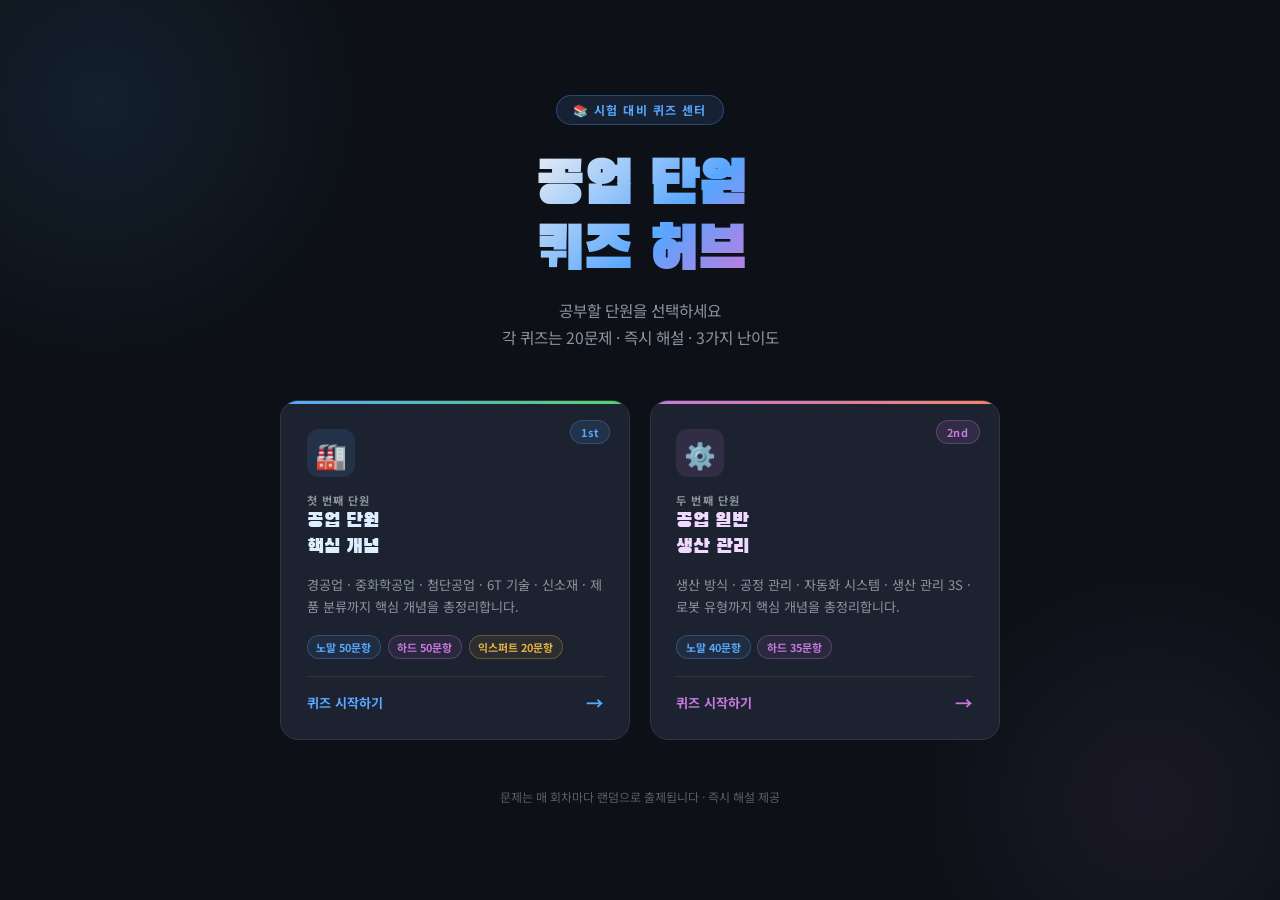
==== commit 6d33fe91: "Update index.html" ====
--- a/index.html
+++ b/index.html
@@ -22,6 +22,11 @@
 
   * { box-sizing: border-box; margin: 0; padding: 0; }
 
+  html, body {
+    height: auto;
+    min-height: 100%;
+  }
+
   body {
     background: var(--bg);
     color: var(--text);
@@ -33,7 +38,8 @@
     justify-content: center;
     padding: 2rem 1.5rem;
     position: relative;
-    overflow: hidden;
+    overflow-x: hidden;
+    overflow-y: auto;
   }
 
   /* 배경 광원 */
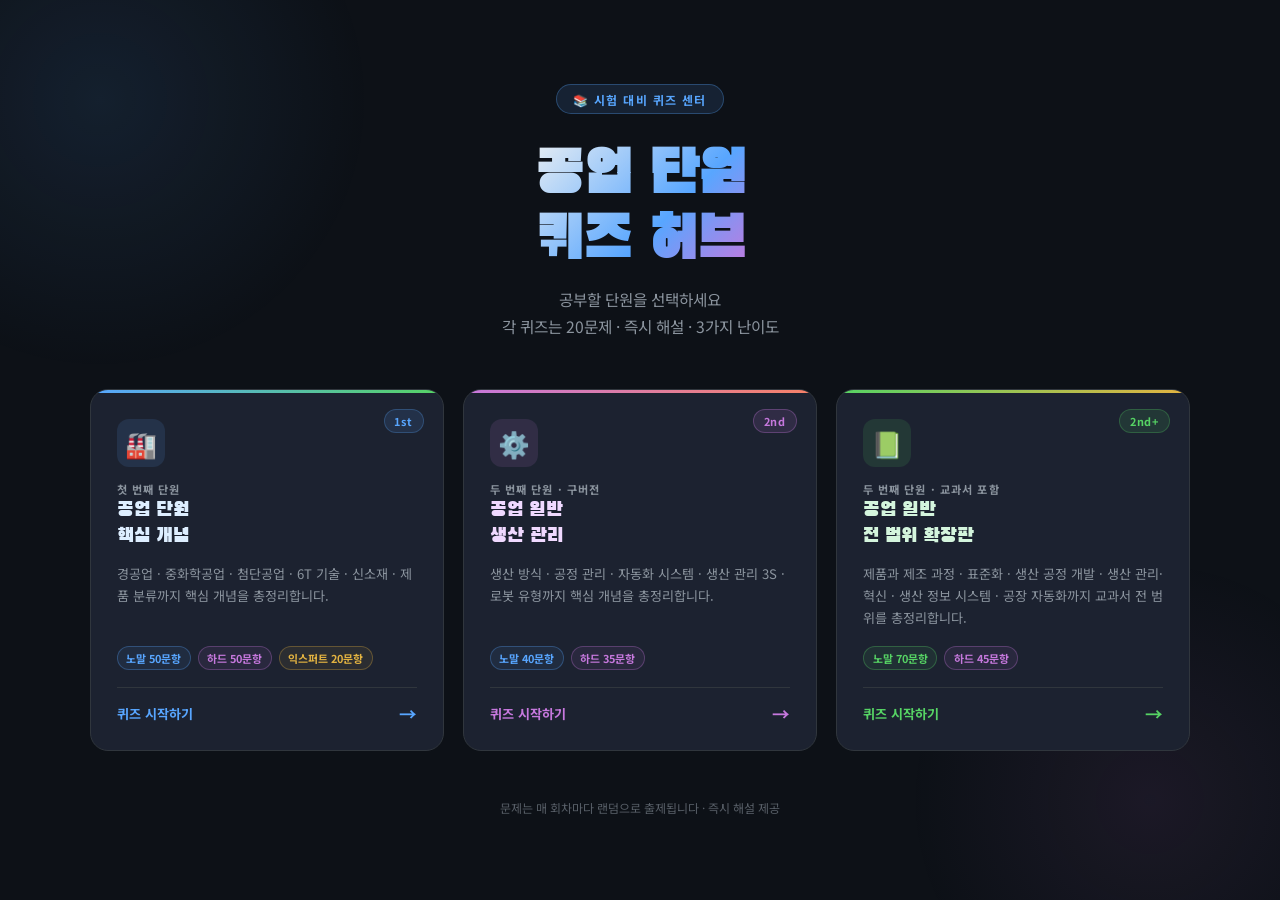
==== commit e033cffe: "Update card styles and add new quiz card" ====
--- a/index.html
+++ b/index.html
@@ -66,7 +66,7 @@
     position: relative;
     z-index: 1;
     width: 100%;
-    max-width: 720px;
+    max-width: 1100px;
     display: flex;
     flex-direction: column;
     align-items: center;
@@ -113,7 +113,7 @@
   /* 카드 그리드 */
   .card-grid {
     display: grid;
-    grid-template-columns: 1fr 1fr;
+    grid-template-columns: repeat(3, 1fr);
     gap: 1.2rem;
     width: 100%;
     margin-bottom: 2.5rem;
@@ -146,6 +146,7 @@
 
   .quiz-card.card-a::before { background: linear-gradient(90deg, #58a6ff, #56d364); }
   .quiz-card.card-b::before { background: linear-gradient(90deg, #c678dd, #f78166); }
+  .quiz-card.card-c::before { background: linear-gradient(90deg, #56d364, #e3b341); }
 
   .quiz-card:hover {
     transform: translateY(-4px);
@@ -153,6 +154,10 @@
   .quiz-card.card-a:hover {
     border-color: var(--accent);
     box-shadow: 0 8px 32px rgba(88,166,255,0.18);
+  }
+  .quiz-card.card-c:hover {
+    border-color: var(--accent3);
+    box-shadow: 0 8px 32px rgba(86,211,100,0.18);
   }
   .quiz-card.card-b:hover {
     border-color: var(--hard);
@@ -171,6 +176,7 @@
   }
   .card-a .card-icon-wrap { background: rgba(88,166,255,0.12); }
   .card-b .card-icon-wrap { background: rgba(198,120,221,0.12); }
+  .card-c .card-icon-wrap { background: rgba(86,211,100,0.12); }
 
   /* 카드 번호 배지 */
   .card-num {
@@ -187,6 +193,11 @@
     border: 1px solid rgba(88,166,255,0.25);
     color: var(--accent);
   }
+  .card-c .card-num {
+    background: rgba(86,211,100,0.12);
+    border: 1px solid rgba(86,211,100,0.25);
+    color: var(--accent3);
+  }
   .card-b .card-num {
     background: rgba(198,120,221,0.12);
     border: 1px solid rgba(198,120,221,0.30);
@@ -208,6 +219,7 @@
   }
   .card-a .card-title { color: #ddeeff; }
   .card-b .card-title { color: #f0d9ff; }
+  .card-c .card-title { color: #d4f5dd; }
 
   .card-desc {
     font-size: 0.82rem;
@@ -250,6 +262,7 @@
   }
   .card-a .card-cta { color: var(--accent); }
   .card-b .card-cta { color: var(--hard); }
+  .card-c .card-cta { color: var(--accent3); }
 
   .cta-arrow {
     font-size: 1.1rem;
@@ -269,8 +282,8 @@
   /* ── 모바일 ── */
   @media (max-width: 540px) {
     .card-grid { grid-template-columns: 1fr; }
+    .hub-title { font-size: 1.8rem; }
     .stats-row { grid-template-columns: repeat(3, 1fr); gap: 0.5rem; }
-    .hub-title { font-size: 2rem; }
     .quiz-card { padding: 1.4rem 1.2rem 1.2rem; }
   }
 </style>
@@ -309,12 +322,12 @@
       </div>
     </a>
 
-    <!-- 카드 2: 공업 일반 -->
+    <!-- 카드 2: 공업 일반 (구버전) -->
     <a class="quiz-card card-b" href="2026_2nd/index.html">
       <span class="card-num">2nd</span>
       <div class="card-icon-wrap">⚙️</div>
       <div>
-        <div class="card-label">두 번째 단원</div>
+        <div class="card-label">두 번째 단원 · 구버전</div>
         <div class="card-title">공업 일반<br>생산 관리</div>
       </div>
       <div class="card-desc">
@@ -330,6 +343,27 @@
       </div>
     </a>
 
+    <!-- 카드 3: 공업 일반 (신버전, 교과서 포함) -->
+    <a class="quiz-card card-c" href="2026_2nd/index_1.html">
+      <span class="card-num">2nd+</span>
+      <div class="card-icon-wrap">📗</div>
+      <div>
+        <div class="card-label">두 번째 단원 · 교과서 포함</div>
+        <div class="card-title">공업 일반<br>전 범위 확장판</div>
+      </div>
+      <div class="card-desc">
+        제품과 제조 과정 · 표준화 · 생산 공정 개발 · 생산 관리·혁신 · 생산 정보 시스템 · 공장 자동화까지 교과서 전 범위를 총정리합니다.
+      </div>
+      <div class="card-tags">
+        <span class="tag tag-green">노말 70문항</span>
+        <span class="tag tag-purple">하드 45문항</span>
+      </div>
+      <div class="card-cta">
+        <span>퀴즈 시작하기</span>
+        <span class="cta-arrow">→</span>
+      </div>
+    </a>
+
   </div>
 
   <div class="hub-footer">문제는 매 회차마다 랜덤으로 출제됩니다 · 즉시 해설 제공</div>
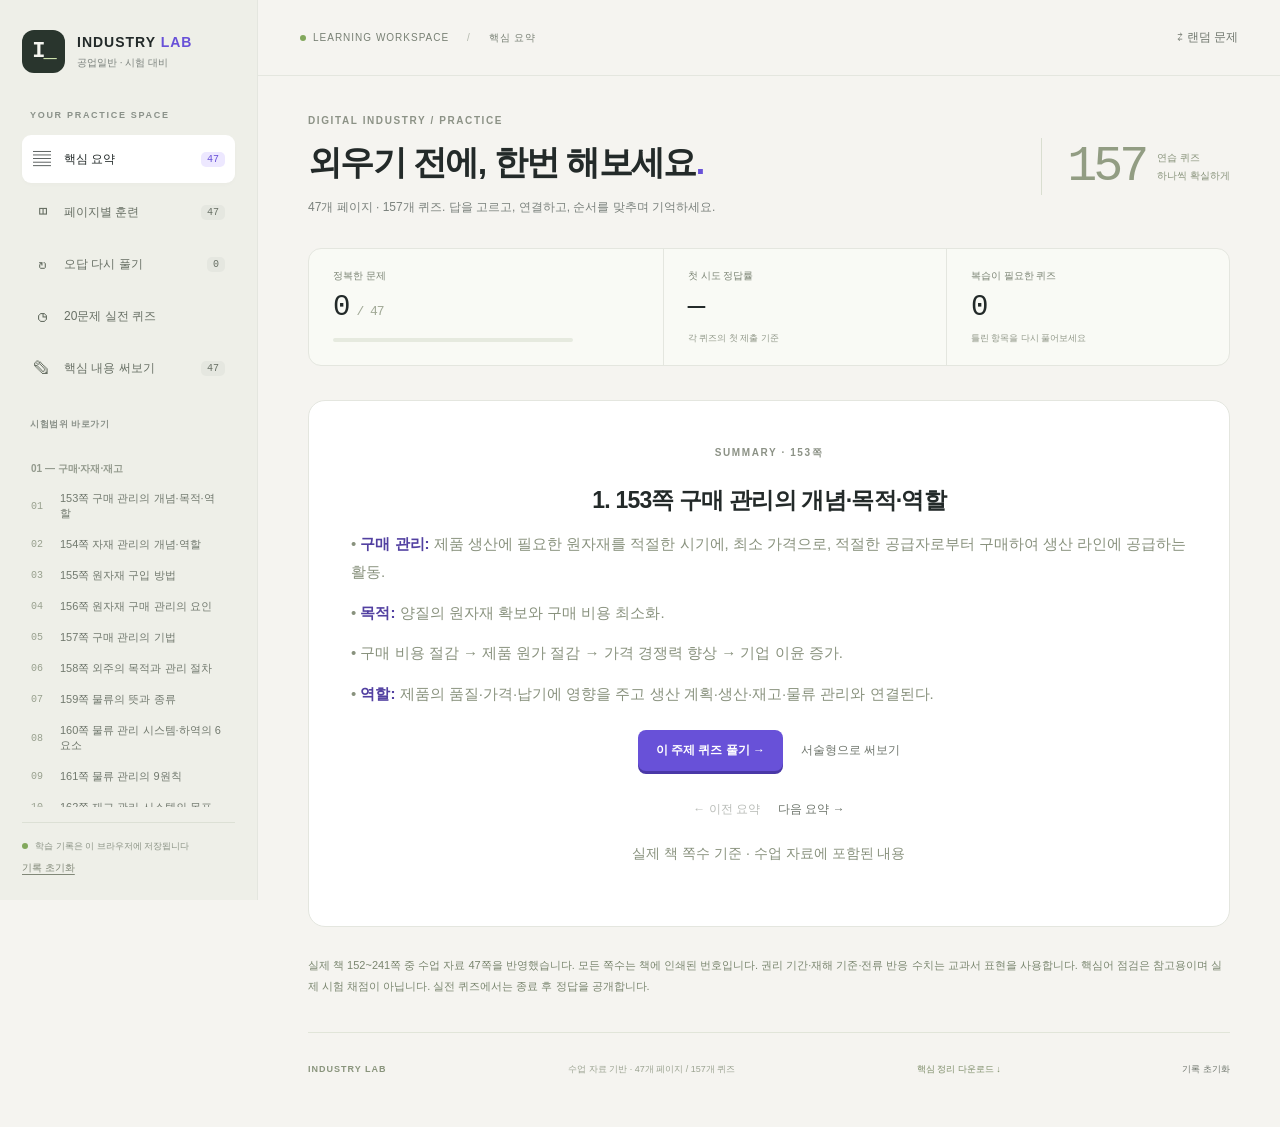
==== commit b1705b44: "Add files via upload" ====
--- a/index.html
+++ b/index.html
@@ -1,374 +1,49 @@
-<!DOCTYPE html>
+<!doctype html>
 <html lang="ko">
 <head>
-<meta charset="UTF-8">
-<meta name="viewport" content="width=device-width, initial-scale=1.0">
-<title>공업 시험 대비 퀴즈 허브</title>
-<link href="https://fonts.googleapis.com/css2?family=Noto+Sans+KR:wght@400;500;700;900&family=Black+Han+Sans&display=swap" rel="stylesheet">
-<style>
-  :root {
-    --bg: #0d1117;
-    --surface: #161b22;
-    --card: #1c2230;
-    --border: #30363d;
-    --accent: #58a6ff;
-    --accent2: #f78166;
-    --accent3: #56d364;
-    --text: #e6edf3;
-    --text-muted: #8b949e;
-    --yellow: #e3b341;
-    --hard: #c678dd;
-  }
-
-  * { box-sizing: border-box; margin: 0; padding: 0; }
-
-  html, body {
-    height: auto;
-    min-height: 100%;
-  }
-
-  body {
-    background: var(--bg);
-    color: var(--text);
-    font-family: 'Noto Sans KR', sans-serif;
-    min-height: 100vh;
-    display: flex;
-    flex-direction: column;
-    align-items: center;
-    justify-content: center;
-    padding: 2rem 1.5rem;
-    position: relative;
-    overflow-x: hidden;
-    overflow-y: auto;
-  }
-
-  /* 배경 광원 */
-  body::before {
-    content: '';
-    position: fixed;
-    top: -180px; left: -180px;
-    width: 560px; height: 560px;
-    background: radial-gradient(circle, rgba(88,166,255,0.10) 0%, transparent 68%);
-    pointer-events: none;
-    z-index: 0;
-  }
-  body::after {
-    content: '';
-    position: fixed;
-    bottom: -150px; right: -120px;
-    width: 500px; height: 500px;
-    background: radial-gradient(circle, rgba(198,120,221,0.08) 0%, transparent 68%);
-    pointer-events: none;
-    z-index: 0;
-  }
-
-  .hub {
-    position: relative;
-    z-index: 1;
-    width: 100%;
-    max-width: 1100px;
-    display: flex;
-    flex-direction: column;
-    align-items: center;
-  }
-
-  /* 상단 배지 */
-  .top-badge {
-    display: inline-flex;
-    align-items: center;
-    gap: 0.4rem;
-    background: rgba(88,166,255,0.12);
-    border: 1px solid rgba(88,166,255,0.30);
-    color: var(--accent);
-    font-size: 0.75rem;
-    font-weight: 700;
-    letter-spacing: 0.12em;
-    padding: 0.35rem 1rem;
-    border-radius: 100px;
-    text-transform: uppercase;
-    margin-bottom: 1.8rem;
-  }
-
-  /* 타이틀 */
-  .hub-title {
-    font-family: 'Black Han Sans', sans-serif;
-    font-size: clamp(2.2rem, 6vw, 3.6rem);
-    text-align: center;
-    line-height: 1.15;
-    margin-bottom: 0.75rem;
-    background: linear-gradient(135deg, #e6edf3 0%, #58a6ff 60%, #c678dd 100%);
-    -webkit-background-clip: text;
-    -webkit-text-fill-color: transparent;
-    background-clip: text;
-  }
-
-  .hub-sub {
-    color: var(--text-muted);
-    font-size: 0.98rem;
-    text-align: center;
-    line-height: 1.7;
-    margin-bottom: 3rem;
-  }
-
-  /* 카드 그리드 */
-  .card-grid {
-    display: grid;
-    grid-template-columns: repeat(3, 1fr);
-    gap: 1.2rem;
-    width: 100%;
-    margin-bottom: 2.5rem;
-  }
-
-  /* 퀴즈 카드 */
-  .quiz-card {
-    background: var(--card);
-    border: 1.5px solid var(--border);
-    border-radius: 18px;
-    padding: 1.8rem 1.6rem 1.5rem;
-    text-decoration: none;
-    color: var(--text);
-    display: flex;
-    flex-direction: column;
-    gap: 0.9rem;
-    position: relative;
-    overflow: hidden;
-    transition: transform 0.18s, border-color 0.18s, box-shadow 0.18s;
-    cursor: pointer;
-  }
-
-  .quiz-card::before {
-    content: '';
-    position: absolute;
-    top: 0; left: 0; right: 0;
-    height: 3px;
-    border-radius: 18px 18px 0 0;
-  }
-
-  .quiz-card.card-a::before { background: linear-gradient(90deg, #58a6ff, #56d364); }
-  .quiz-card.card-b::before { background: linear-gradient(90deg, #c678dd, #f78166); }
-  .quiz-card.card-c::before { background: linear-gradient(90deg, #56d364, #e3b341); }
-
-  .quiz-card:hover {
-    transform: translateY(-4px);
-  }
-  .quiz-card.card-a:hover {
-    border-color: var(--accent);
-    box-shadow: 0 8px 32px rgba(88,166,255,0.18);
-  }
-  .quiz-card.card-c:hover {
-    border-color: var(--accent3);
-    box-shadow: 0 8px 32px rgba(86,211,100,0.18);
-  }
-  .quiz-card.card-b:hover {
-    border-color: var(--hard);
-    box-shadow: 0 8px 32px rgba(198,120,221,0.18);
-  }
-
-  /* 카드 아이콘 영역 */
-  .card-icon-wrap {
-    width: 48px;
-    height: 48px;
-    border-radius: 12px;
-    display: flex;
-    align-items: center;
-    justify-content: center;
-    font-size: 1.6rem;
-  }
-  .card-a .card-icon-wrap { background: rgba(88,166,255,0.12); }
-  .card-b .card-icon-wrap { background: rgba(198,120,221,0.12); }
-  .card-c .card-icon-wrap { background: rgba(86,211,100,0.12); }
-
-  /* 카드 번호 배지 */
-  .card-num {
-    position: absolute;
-    top: 1.2rem; right: 1.2rem;
-    font-size: 0.68rem;
-    font-weight: 700;
-    letter-spacing: 0.08em;
-    padding: 0.2rem 0.6rem;
-    border-radius: 100px;
-  }
-  .card-a .card-num {
-    background: rgba(88,166,255,0.12);
-    border: 1px solid rgba(88,166,255,0.25);
-    color: var(--accent);
-  }
-  .card-c .card-num {
-    background: rgba(86,211,100,0.12);
-    border: 1px solid rgba(86,211,100,0.25);
-    color: var(--accent3);
-  }
-  .card-b .card-num {
-    background: rgba(198,120,221,0.12);
-    border: 1px solid rgba(198,120,221,0.30);
-    color: var(--hard);
-  }
-
-  .card-label {
-    font-size: 0.7rem;
-    font-weight: 700;
-    letter-spacing: 0.1em;
-    text-transform: uppercase;
-    color: var(--text-muted);
-  }
-
-  .card-title {
-    font-family: 'Black Han Sans', sans-serif;
-    font-size: 1.25rem;
-    line-height: 1.3;
-  }
-  .card-a .card-title { color: #ddeeff; }
-  .card-b .card-title { color: #f0d9ff; }
-  .card-c .card-title { color: #d4f5dd; }
-
-  .card-desc {
-    font-size: 0.82rem;
-    color: var(--text-muted);
-    line-height: 1.65;
-    flex: 1;
-  }
-
-  /* 태그 리스트 */
-  .card-tags {
-    display: flex;
-    flex-wrap: wrap;
-    gap: 0.4rem;
-    margin-top: 0.2rem;
-  }
-  .tag {
-    font-size: 0.68rem;
-    font-weight: 700;
-    padding: 0.18rem 0.55rem;
-    border-radius: 100px;
-    border: 1px solid;
-    white-space: nowrap;
-  }
-  .tag-blue { color: var(--accent); border-color: rgba(88,166,255,0.3); background: rgba(88,166,255,0.08); }
-  .tag-green { color: var(--accent3); border-color: rgba(86,211,100,0.3); background: rgba(86,211,100,0.08); }
-  .tag-purple { color: var(--hard); border-color: rgba(198,120,221,0.3); background: rgba(198,120,221,0.08); }
-  .tag-orange { color: var(--accent2); border-color: rgba(247,129,102,0.3); background: rgba(247,129,102,0.08); }
-  .tag-yellow { color: var(--yellow); border-color: rgba(227,179,65,0.3); background: rgba(227,179,65,0.08); }
-
-  /* 카드 하단 CTA */
-  .card-cta {
-    display: flex;
-    align-items: center;
-    justify-content: space-between;
-    font-size: 0.82rem;
-    font-weight: 700;
-    padding-top: 0.8rem;
-    border-top: 1px solid var(--border);
-    margin-top: 0.2rem;
-  }
-  .card-a .card-cta { color: var(--accent); }
-  .card-b .card-cta { color: var(--hard); }
-  .card-c .card-cta { color: var(--accent3); }
-
-  .cta-arrow {
-    font-size: 1.1rem;
-    transition: transform 0.18s;
-  }
-  .quiz-card:hover .cta-arrow { transform: translateX(4px); }
-
-  /* 푸터 */
-  .hub-footer {
-    font-size: 0.75rem;
-    color: var(--text-muted);
-    text-align: center;
-    opacity: 0.6;
-    margin-top: 0.5rem;
-  }
-
-  /* ── 모바일 ── */
-  @media (max-width: 540px) {
-    .card-grid { grid-template-columns: 1fr; }
-    .hub-title { font-size: 1.8rem; }
-    .stats-row { grid-template-columns: repeat(3, 1fr); gap: 0.5rem; }
-    .quiz-card { padding: 1.4rem 1.2rem 1.2rem; }
-  }
-</style>
+  <meta charset="UTF-8"><meta name="viewport" content="width=device-width, initial-scale=1">
+  <meta name="theme-color" content="#f5f4f0">
+  <title>INDUSTRY LAB · 시험 대비 퀴즈 훈련</title>
+  <meta name="description" content="공업일반 시험 대비 47개 페이지, 157개 퀴즈를 선택·연결·순서·빈칸으로 연습하세요.">
+  <link rel="stylesheet" href="style.css">
 </head>
 <body>
-
-<div class="hub">
-
-  <div class="top-badge">📚 시험 대비 퀴즈 센터</div>
-
-  <h1 class="hub-title">공업 단원<br>퀴즈 허브</h1>
-  <p class="hub-sub">공부할 단원을 선택하세요<br>각 퀴즈는 20문제 · 즉시 해설 · 3가지 난이도</p>
-
-  <!-- 카드 그리드 -->
-  <div class="card-grid">
-
-    <!-- 카드 1: 공업 단원 -->
-    <a class="quiz-card card-a" href="2026_1st/index.html">
-      <span class="card-num">1st</span>
-      <div class="card-icon-wrap">🏭</div>
-      <div>
-        <div class="card-label">첫 번째 단원</div>
-        <div class="card-title">공업 단원<br>핵심 개념</div>
+  <aside class="sidebar">
+    <a class="brand" href="./"><span class="logo">I<span>_</span></span><span>INDUSTRY <b>LAB</b><small>공업일반 · 시험 대비</small></span></a>
+    <div class="side-label">YOUR PRACTICE SPACE</div>
+    <nav class="mode-nav" aria-label="학습 모드"><button class="mode" data-mode="summary"><span>▤</span>핵심 요약<span class="nav-count">47</span></button>
+      <button class="mode active" data-mode="learn"><span>◫</span>페이지별 훈련<span class="nav-count">47</span></button>
+      <button class="mode" data-mode="review"><span>↻</span>오답 다시 풀기<span id="wrong-count" class="nav-count">0</span></button>
+      <button class="mode" data-mode="exam"><span>◷</span>20문제 실전 퀴즈</button>
+    <button class="mode" data-mode="written"><span>✎</span>핵심 내용 써보기<span class="nav-count">47</span></button></nav>
+    <div class="side-label topic-label">시험범위 바로가기</div>
+    <div id="lesson-nav" class="lesson-nav"></div>
+    <div class="side-bottom"><span class="status-dot"></span>학습 기록은 이 브라우저에 저장됩니다<button id="reset-progress">기록 초기화</button></div>
+  </aside>
+  <div class="workspace">
+    <header class="topbar"><div><span class="live-dot"></span>LEARNING WORKSPACE <span class="divider">/</span> <span id="mode-label">페이지별 훈련</span></div><button id="shuffle" class="quiet-button">⇄ 랜덤 문제</button></header>
+    <main>
+      <section class="intro"><div><div class="eyebrow">DIGITAL INDUSTRY / PRACTICE</div><h1>외우기 전에,<br class="mobile-break"> 한번 해보세요<span>.</span></h1><p>47개 페이지 · 157개 퀴즈. 답을 고르고, 연결하고, 순서를 맞추며 기억하세요.</p></div><div class="intro-badge"><span>157</span><small>연습 퀴즈<br>하나씩 확실하게</small></div></section>
+      <section class="metrics" aria-label="학습 현황"><div><span class="metric-label">정복한 문제</span><strong><span id="mastered">0</span><em>/ 47</em></strong><div class="progress-track"><i id="overall-bar"></i></div></div><div><span class="metric-label">첫 시도 정답률</span><strong id="accuracy">—</strong><small>각 퀴즈의 첫 제출 기준</small></div><div><span class="metric-label">복습이 필요한 퀴즈</span><strong id="review-total">0</strong><small>틀린 항목을 다시 풀어보세요</small></div></section>
+      <div id="practice-area">
+        <div class="section-heading"><div><span class="section-index" id="section-index">01</span><span id="section-title">구매 관리의 개념·목적·역할</span></div><span id="task-position">QUIZ 1 / 2</span></div>
+        <section class="practice-card" id="practice-card">
+          <div id="guide-context" class="guide-context"></div><div class="card-top"><span id="kind-badge" class="kind-badge">선택 퀴즈</span><span id="question-number" class="question-number">시험 1번</span></div>
+          <h2 id="question-title"></h2><p id="question-prompt" class="question-prompt"></p>
+          <div id="question-context"></div><div id="answer-area"></div>
+          <details id="question-source" class="source-details"><summary>학습 기준 확인 (교재 요약)</summary><a id="source-link" target="_blank" rel="noopener"></a><blockquote id="source-quote"></blockquote></details><div class="hint-row"><button id="hint-button">◌ 힌트 보기</button><span id="hint-text" hidden></span></div>
+          <div class="card-actions"><span id="attempt-label">생각한 답을 직접 선택해보세요.</span><button id="check-answer" class="primary">정답 확인 <span>↵</span></button></div>
+          <div id="feedback" class="feedback" hidden aria-live="polite"></div>
+        </section>
+        <div class="below-card"><button id="previous" class="quiet-button">← 이전 퀴즈</button><div id="quiz-dots"></div><button id="next" class="next-button">다음 퀴즈 →</button></div>
+        <section class="memory-note"><div class="note-icon">✧</div><div><span class="eyebrow">MEMORY KEY</span><h3 id="memory-key"></h3><p id="memory-detail"></p><details><summary>이 문제의 개념 정리 펼치기</summary><div id="lesson-note"></div></details></div></section>
       </div>
-      <div class="card-desc">
-        경공업 · 중화학공업 · 첨단공업 · 6T 기술 · 신소재 · 제품 분류까지 핵심 개념을 총정리합니다.
-      </div>
-      <div class="card-tags">
-        <span class="tag tag-blue">노말 50문항</span>
-        <span class="tag tag-purple">하드 50문항</span>
-        <span class="tag tag-yellow">익스퍼트 20문항</span>
-      </div>
-      <div class="card-cta">
-        <span>퀴즈 시작하기</span>
-        <span class="cta-arrow">→</span>
-      </div>
-    </a>
-
-    <!-- 카드 2: 공업 일반 (구버전) -->
-    <a class="quiz-card card-b" href="2026_2nd/index.html">
-      <span class="card-num">2nd</span>
-      <div class="card-icon-wrap">⚙️</div>
-      <div>
-        <div class="card-label">두 번째 단원 · 구버전</div>
-        <div class="card-title">공업 일반<br>생산 관리</div>
-      </div>
-      <div class="card-desc">
-        생산 방식 · 공정 관리 · 자동화 시스템 · 생산 관리 3S · 로봇 유형까지 핵심 개념을 총정리합니다.
-      </div>
-      <div class="card-tags">
-        <span class="tag tag-blue">노말 40문항</span>
-        <span class="tag tag-purple">하드 35문항</span>
-      </div>
-      <div class="card-cta">
-        <span>퀴즈 시작하기</span>
-        <span class="cta-arrow">→</span>
-      </div>
-    </a>
-
-    <!-- 카드 3: 공업 일반 (신버전, 교과서 포함) -->
-    <a class="quiz-card card-c" href="2026_2nd/index_1.html">
-      <span class="card-num">2nd+</span>
-      <div class="card-icon-wrap">📗</div>
-      <div>
-        <div class="card-label">두 번째 단원 · 교과서 포함</div>
-        <div class="card-title">공업 일반<br>전 범위 확장판</div>
-      </div>
-      <div class="card-desc">
-        제품과 제조 과정 · 표준화 · 생산 공정 개발 · 생산 관리·혁신 · 생산 정보 시스템 · 공장 자동화까지 교과서 전 범위를 총정리합니다.
-      </div>
-      <div class="card-tags">
-        <span class="tag tag-green">노말 70문항</span>
-        <span class="tag tag-purple">하드 45문항</span>
-      </div>
-      <div class="card-cta">
-        <span>퀴즈 시작하기</span>
-        <span class="cta-arrow">→</span>
-      </div>
-    </a>
-
+      <section id="result-area" class="result-card" hidden></section>
+      <p class="scope-note">실제 책 152~241쪽 중 수업 자료 47쪽을 반영했습니다. 모든 쪽수는 책에 인쇄된 번호입니다. 권리 기간·재해 기준·전류 반응 수치는 교과서 표현을 사용합니다. 핵심어 점검은 참고용이며 실제 시험 채점이 아닙니다. 실전 퀴즈에서는 종료 후 정답을 공개합니다.</p><footer><span>INDUSTRY LAB</span><span>수업 자료 기반 · 47개 페이지 / 157개 퀴즈</span><a href="notes.md" download>핵심 정리 다운로드 ↓</a><button id="footer-reset" class="quiet-button">기록 초기화</button></footer>
+    </main>
   </div>
-
-  <div class="hub-footer">문제는 매 회차마다 랜덤으로 출제됩니다 · 즉시 해설 제공</div>
-
-</div>
-
+  <div id="toast" role="status" hidden></div>
+  <dialog id="reset-dialog"><h2>학습 기록을 초기화할까요?</h2><p>이 브라우저의 정답 기록과 오답 목록이 지워집니다.</p><div><button id="cancel-reset" class="quiet-button">취소</button><button id="confirm-reset" class="primary">초기화</button></div></dialog>
+  <script src="data.js"></script><script src="written.js"></script><script src="app.js"></script>
 </body>
 </html>
--- a/style.css
+++ b/style.css
@@ -0,0 +1,13 @@
+:root{--bg:#f5f4f0;--paper:#fff;--ink:#232a29;--muted:#7b827d;--line:#e4e6df;--purple:#6851d8;--mint:#d7edb5;--green:#375e32;--red:#a43f48}*{box-sizing:border-box}body{margin:0;background:var(--bg);color:var(--ink);font-family:'Noto Sans KR',sans-serif;font-size:14px}button,input,select{font:inherit}button,a{-webkit-tap-highlight-color:transparent}button{cursor:pointer}button:disabled{cursor:default;opacity:.48}button:focus-visible,a:focus-visible,select:focus-visible,summary:focus-visible{outline:3px solid #9684ed;outline-offset:3px}button{transition:background .16s,transform .16s}a{color:inherit}button:hover:not(:disabled){filter:brightness(.97)}[hidden]{display:none!important}.sidebar{position:fixed;width:258px;height:100dvh;background:#eeefe8;border-right:1px solid var(--line);padding:30px 22px 18px;display:flex;flex-direction:column}.brand{text-decoration:none;display:flex;gap:12px;align-items:center;letter-spacing:1px;font-size:16px;font-weight:800}.brand b{color:var(--purple)}.brand small{display:block;font-size:10px;font-weight:500;color:var(--muted);letter-spacing:0;margin-top:6px}.logo{background:#29352d;color:#f4f5ef;font-family:'IBM Plex Mono',monospace;font-size:22px;letter-spacing:-2px;border-radius:12px;width:43px;height:43px;display:grid;place-content:center}.logo span{color:var(--mint)}.side-label{font-size:9px;letter-spacing:1.7px;color:#8a9189;font-weight:700;margin:37px 8px 15px}.mode-nav{display:grid;gap:7px}.mode{display:flex;gap:12px;align-items:center;border:0;border-radius:9px;padding:12px 10px;background:transparent;color:#687065;font-size:12px;text-align:left}.mode>span:first-child{font-size:18px;width:20px;text-align:center}.mode.active{background:white;color:var(--ink);box-shadow:0 2px 4px #00000005}.nav-count{margin-left:auto;background:#e5e7e0;border-radius:5px;padding:2px 6px;font-family:'IBM Plex Mono',monospace;font-size:10px}.mode.active .nav-count{background:#ede8ff;color:var(--purple)}.topic-label{margin-top:27px;letter-spacing:.5px}.lesson-nav{overflow-y:auto;flex:1;padding-right:2px;scrollbar-width:thin;scrollbar-color:#d0d5c8 transparent}.lesson-link{display:flex;gap:9px;width:100%;text-align:left;background:transparent;border:0;border-radius:7px;padding:8px 9px;font-size:11px;color:#71796e;align-items:center}.lesson-link .num{font:10px 'IBM Plex Mono',monospace;color:#98a08e;min-width:20px}.lesson-link.active{background:#e0e7d5;color:#293b2b;font-weight:700}.lesson-link.done .num{color:#457937}.lesson-link .dot{margin-left:auto;width:5px;height:5px;border-radius:100%;background:#6851d8;flex-shrink:0}.group-label{font-size:10px;font-weight:700;color:#939a8d;margin:16px 9px 7px}.side-bottom{font-size:9px;color:#8b9385;border-top:1px solid #dce0d5;padding-top:15px;line-height:1.8;margin-top:15px}.status-dot,.live-dot{display:inline-block;width:6px;height:6px;border-radius:100%;background:#82a85c;margin-right:7px}.side-bottom button{display:block;background:transparent;border:0;color:#818878;padding:5px 0;font-size:10px;text-decoration:underline;text-underline-offset:3px}.workspace{margin-left:258px}.topbar{display:flex;align-items:center;justify-content:space-between;padding:21px 42px;border-bottom:1px solid var(--line);font-size:10px;letter-spacing:1px;color:#788074}.divider{margin:0 14px;color:#b3b9ad}.quiet-button{background:transparent;border:0;color:#70776e;font-size:12px;padding:8px 0}main{max-width:1140px;padding:39px 50px 20px;margin:0 auto}.intro{display:flex;justify-content:space-between;align-items:center;gap:24px;margin-bottom:30px}.eyebrow{font-size:10px;color:#8c9286;letter-spacing:1.6px;font-weight:700}h1{font-size:34px;letter-spacing:-1.6px;margin:13px 0 10px;font-weight:800;line-height:1.4}h1>span{color:var(--purple)}.intro p{font-size:12px;color:var(--muted);line-height:1.8;margin:0}.intro-badge{min-width:148px;display:flex;gap:12px;align-items:center;border-left:1px solid #d9ded0;padding-left:25px}.intro-badge>span{font:50px 'IBM Plex Mono',monospace;font-weight:500;color:#929d83;letter-spacing:-4px}.intro-badge small{color:#87927a;font-size:10px;line-height:1.8}.mobile-break{display:none}.metrics{display:grid;grid-template-columns:1.25fr 1fr 1fr;border:1px solid var(--line);border-radius:13px;margin-bottom:34px;background:#f9faf5}.metrics>div{padding:20px 24px}.metrics>div+div{border-left:1px solid var(--line)}.metric-label{color:#7b8474;display:block;font-size:10px;margin-bottom:8px}.metrics strong{font:29px 'IBM Plex Mono',monospace;font-weight:500;display:block;letter-spacing:-1px}.metrics em{font-size:13px;color:#a0a895;font-style:normal;margin-left:7px}.metrics small{font-size:9px;color:#92998a;display:block;margin-top:8px}.progress-track{background:#e6eadf;height:4px;border-radius:5px;margin-top:14px;max-width:240px;overflow:hidden}.progress-track i{display:block;background:#8fb460;height:100%;transition:width .4s;width:0}.section-heading{display:flex;justify-content:space-between;align-items:center;margin-bottom:15px;color:#61695e;font-size:12px;font-weight:600}.section-heading>div{display:flex;align-items:center;gap:10px}.section-index{font:11px 'IBM Plex Mono',monospace;background:#e7eade;color:#89917e;padding:5px 7px;border-radius:4px}.section-heading>span{font:10px 'IBM Plex Mono',monospace;color:#959b8e;letter-spacing:1px}.practice-card{background:var(--paper);border:1px solid var(--line);border-radius:17px;padding:30px 34px;box-shadow:0 4px 13px #2b3c2b03}.card-top{display:flex;justify-content:space-between;align-items:center}.kind-badge{background:#efebff;color:var(--purple);border-radius:5px;font-size:10px;font-weight:600;padding:5px 9px}.question-number{font-size:10px;color:#9a9f96;font-family:'IBM Plex Mono','Noto Sans KR',monospace}h2{font-size:23px;letter-spacing:-.8px;margin:23px 0 11px;line-height:1.5}.question-prompt{font-size:13px;line-height:1.9;color:#7f867a;margin:0 0 22px;white-space:pre-line}.choices{display:grid;gap:10px}.choice{border:1px solid #e6e8e1;background:#fafbf8;border-radius:9px;padding:15px 17px;text-align:left;display:flex;align-items:center;gap:13px;color:#535d4e;line-height:1.65;font-size:13px}.choice .letter{font:11px 'IBM Plex Mono',monospace;border:1px solid #dbe0d3;border-radius:5px;min-width:27px;height:27px;display:grid;place-items:center;color:#8b9580;background:white}.choice.selected{border-color:#9b8be5;background:#f6f3ff;color:#5840bf}.choice.selected .letter{border-color:var(--purple);background:var(--purple);color:white}.choice.correct{border-color:#9bbf78;background:#f1f8e8}.choice.incorrect{border-color:#d9a0a5;background:#fff3f3}.hint-row{display:flex;align-items:center;gap:12px;flex-wrap:wrap;margin-top:21px;font-size:11px;color:#8a9480;min-height:28px}.hint-row button{border:0;background:transparent;color:#969d8e;font-size:11px;padding:5px 0}.hint-row #hint-text{background:#f3f5ec;padding:8px 11px;border-radius:6px;line-height:1.7}.card-actions{display:flex;justify-content:space-between;align-items:center;gap:15px;border-top:1px solid #eef0e9;padding-top:21px;margin-top:15px}.card-actions>span{font-size:10px;color:#a0a798}.primary{background:var(--purple);color:white;border:0;border-radius:8px;padding:12px 18px;font-weight:600;font-size:12px;white-space:nowrap;box-shadow:0 3px 0 #4a38a7}.primary span{margin-left:14px;opacity:.65}.feedback{border-radius:9px;padding:18px 20px;background:#f0f7e8;margin-top:22px;color:#375b30;line-height:1.8;font-size:12px;white-space:pre-line}.feedback.wrong{background:#fff2ed;color:#9e5240}.feedback h3{font-size:14px;margin:0 0 6px}.feedback code{background:#ffffff70;padding:2px 5px;border-radius:4px}.feedback .answer{font-family:'IBM Plex Mono','Noto Sans KR',monospace;display:block;font-size:12px;margin:9px 0;overflow-wrap:anywhere}.below-card{display:flex;align-items:center;justify-content:space-between;margin:13px 2px 25px}.next-button{border:0;color:var(--purple);font-size:12px;font-weight:600;background:transparent;padding:10px 0}.quiz-dot{border:0;width:7px;height:7px;border-radius:50%;background:#d4d9cc;padding:0;margin:0 4px}.quiz-dot.current{background:var(--purple)}.quiz-dot.done{background:#8db361}.memory-note{display:flex;gap:17px;background:#eaf0de;border:1px solid #dee7cf;border-radius:12px;padding:22px 25px;align-items:flex-start}.note-icon{background:#dce7c8;color:#6d8b48;border-radius:8px;width:33px;height:33px;display:grid;place-items:center;font-size:22px;flex-shrink:0}.memory-note .eyebrow{color:#899b71;font-size:9px}.memory-note h3{font-size:14px;margin:8px 0;color:#435b35;line-height:1.7}.memory-note p{margin:0;font-size:11px;line-height:1.9;color:#778c64}.memory-note details{margin-top:13px;font-size:11px;line-height:1.9;color:#647a51}.memory-note summary{cursor:pointer}.memory-note details>div{white-space:pre-line;padding-top:10px;color:#4a6240}.terminal{background:#202923;color:#d6e5cf;border:1px solid #354838;border-radius:11px;overflow:hidden;font-family:'IBM Plex Mono',monospace;margin-top:10px}.terminal-bar{display:flex;gap:6px;align-items:center;background:#29352d;border-bottom:1px solid #3c463d;padding:11px 16px;font-size:10px;color:#9fac98}.terminal-bar i{width:7px;height:7px;background:#f28e7b;border-radius:100%}.terminal-bar i:nth-child(2){background:#e4c571}.terminal-bar i:nth-child(3){background:#99c384}.terminal-bar span{margin-left:10px}.terminal-body{padding:21px 22px;font-size:12px;line-height:1.8}.terminal-desc{color:#83957c;margin-bottom:14px;font-size:11px;white-space:pre-line}.terminal-line{display:flex;align-items:flex-start;gap:10px}.terminal-prompt{color:#c3e8a5;white-space:nowrap}.terminal textarea{width:100%;background:transparent;color:#e4f3d8;outline:none;border:0;resize:vertical;min-height:44px;font:12px/1.8 'IBM Plex Mono',monospace;padding:0;caret-color:#c6e8a7}.terminal textarea::placeholder{color:#6c7e64}.terminal-output{white-space:pre-wrap;color:#b9d8a2;margin:13px 0 0;padding:12px 0 0;border-top:1px solid #374c38;overflow-wrap:anywhere}.context-code{background:#f2f4ee;color:#56614b;border:1px solid #e3e8db;border-radius:8px;padding:16px 19px;font:12px/1.85 'IBM Plex Mono',monospace;white-space:pre-wrap;overflow-wrap:anywhere;margin:0 0 20px}.context-table{border-collapse:collapse;width:100%;font-size:12px;margin:0 0 22px}.context-table th,.context-table td{text-align:left;padding:9px 12px;border-bottom:1px solid var(--line)}.context-table th{background:#f3f5ee;color:#78856b;font-size:10px;font-weight:600}.match-list{display:grid;gap:9px}.match-row{display:grid;grid-template-columns:1fr 1.35fr;align-items:center;gap:15px;border:1px solid #e4e8de;background:#fafbf7;border-radius:8px;padding:12px 16px}.match-row label{font-size:12px;font-weight:600;line-height:1.7}.match-row select{min-width:0;width:100%;border:1px solid #dce2d2;background:white;border-radius:6px;padding:9px 10px;font-size:11px;color:#5e6c51}.order-list{display:grid;gap:9px}.order-item{background:#f7f8f3;border:1px solid #e3e7dc;border-radius:8px;padding:12px 16px;display:flex;align-items:center;gap:15px;justify-content:space-between}.order-item .step{font:11px 'IBM Plex Mono',monospace;color:#8f9a83}.order-item .item-name{margin-right:auto;font-family:'IBM Plex Mono','Noto Sans KR',monospace;font-size:12px}.order-controls{display:flex;gap:6px}.order-controls button{background:white;border:1px solid #dde3d4;border-radius:5px;width:29px;height:28px;color:#6e7d60}.order-controls button:disabled{opacity:.25}.order-caption{font-size:10px;color:#979f8d;margin:10px 0}.result-card{text-align:center;background:white;border:1px solid var(--line);border-radius:17px;padding:45px 30px}.result-icon{display:inline-grid;place-items:center;border-radius:50%;width:70px;height:70px;background:#e7efd9;color:#789853;font-size:30px}.result-score{font:60px 'IBM Plex Mono',monospace;color:var(--purple);margin:20px 0}.result-card p{color:#89927e;line-height:1.9}.result-actions{display:flex;justify-content:center;gap:18px;margin-top:22px}.result-list{display:grid;gap:8px;text-align:left;margin-top:30px}.result-row{padding:10px 14px;border-radius:7px;background:#f7f8f2;display:flex;justify-content:space-between;gap:10px;font-size:12px}.result-row button{border:0;background:transparent;color:var(--purple)}footer{display:flex;align-items:center;justify-content:space-between;gap:10px;font-size:9px;color:#9ba391;border-top:1px solid #e1e5d9;margin-top:35px;padding:22px 0;flex-wrap:wrap}footer>span:first-child{letter-spacing:1px;font-weight:800;color:#89947c}footer a{text-decoration:none;color:#7b8b66}#toast{position:fixed;bottom:28px;left:calc(50% + 100px);transform:translateX(-50%);padding:12px 22px;border-radius:9px;background:#2a392d;color:white;box-shadow:0 6px 25px #0002;max-width:90%;font-size:12px;z-index:5}dialog{border:1px solid var(--line);border-radius:15px;padding:25px;max-width:90vw}dialog::backdrop{background:#17201577}dialog h2{margin-top:0;font-size:18px}dialog p{color:var(--muted);font-size:12px}dialog>div{display:flex;justify-content:flex-end;gap:20px;margin-top:25px}@media(min-width:1450px){main{padding-top:47px}.practice-card{padding:36px 40px}}@media(max-width:1050px){.sidebar{width:220px;padding-left:15px;padding-right:15px}.workspace{margin-left:220px}main{padding:30px 28px 18px}.topbar{padding:18px 28px}h1{font-size:28px}.intro-badge{min-width:120px;padding-left:15px}.intro-badge>span{font-size:40px}.practice-card{padding:26px}.metrics>div{padding:19px}#toast{left:calc(50% + 100px)}}@media(max-width:760px){.sidebar{position:static;width:auto;height:auto;padding:17px 20px 12px;border-right:0;border-bottom:1px solid var(--line)}.brand{font-size:14px}.brand small{font-size:9px}.logo{width:35px;height:35px;font-size:18px}.side-label,.side-bottom{display:none}.mode-nav{display:flex;gap:5px;margin-top:16px;overflow:auto}.mode{padding:10px;font-size:10px;white-space:nowrap;gap:5px;flex:1;justify-content:center}.mode>span:first-child{font-size:15px;width:15px}.nav-count{display:none}.lesson-nav{display:flex;gap:5px;margin-top:12px;overflow-x:auto;padding-bottom:5px}.group-label{display:none}.lesson-link{min-width:38px;width:38px;height:33px;justify-content:center;padding:0}.lesson-link .lesson-title,.lesson-link .dot{display:none}.lesson-link .num{font-size:11px;min-width:0}.workspace{margin:0}.topbar{padding:13px 22px;font-size:8px}.divider{margin:0 7px}.topbar .quiet-button{font-size:10px}main{padding:26px 20px 12px}.intro{margin-bottom:23px}.intro-badge{display:none}h1{font-size:27px;margin-top:10px}.intro p{font-size:11px;max-width:290px}.metrics{margin-bottom:23px;grid-template-columns:1.1fr 1fr 1fr}.metrics>div{padding:13px 12px}.metric-label{font-size:9px;line-height:1.7}.metrics strong{font-size:23px}.metrics small{font-size:8px;line-height:1.7}.metrics em{font-size:10px}.practice-card{padding:22px 20px}.section-heading{font-size:11px}.section-heading>span{font-size:9px}h2{font-size:20px}.question-prompt{font-size:12px}.choice{padding:12px;font-size:12px;gap:10px}.card-actions>span{max-width:130px;font-size:9px;line-height:1.8}.primary{padding:11px 14px;font-size:11px}.primary span{margin-left:7px}.memory-note{padding:19px 16px;gap:12px}.memory-note h3{font-size:12px}.memory-note p{font-size:10px}.terminal-body{padding:17px 14px}.terminal-line{gap:7px;flex-wrap:wrap}.terminal textarea{font-size:11px;min-height:55px}.terminal-prompt{font-size:10px}.match-row{padding:10px;gap:8px;grid-template-columns:.8fr 1.4fr}.match-row label{font-size:10px}.match-row select{font-size:10px;padding:8px 5px}.context-code{font-size:10px;padding:12px}.order-item{padding:10px;gap:8px}.order-item .item-name{font-size:10px}#toast{left:50%}.result-card{padding:30px 20px}footer{font-size:8px}.mobile-break{display:block}.result-row{font-size:10px}.context-table{font-size:10px}.context-table td{padding:7px}}@media(prefers-reduced-motion:reduce){*{transition:none!important;scroll-behavior:auto!important}}
+
+.logo{display:flex;align-items:center;justify-content:center}.result-detail{border:1px solid #e4e8dd;border-radius:8px;overflow:hidden}.result-detail summary{cursor:pointer;list-style:none}.result-detail .feedback{margin:0;border-radius:0}
+
+.quiz-dot{width:24px;height:24px;background:transparent;position:relative;margin:0}.quiz-dot::after{content:"";position:absolute;width:7px;height:7px;border-radius:50%;background:#d4d9cc;left:8px;top:8px}.quiz-dot.current,.quiz-dot.done{background:transparent}.quiz-dot.current::after{background:var(--purple)}.quiz-dot.done::after{background:#8db361}.quiz-dot.current.done::after{background:var(--purple)}.order-controls button{width:34px;height:34px}footer .quiet-button{font-size:9px}
+
+.source-details{margin-top:18px;border-top:1px solid #e5e9df;padding-top:14px;font-size:11px;color:#728365;line-height:1.9}.source-details summary{cursor:pointer}.source-details a{display:inline-block;margin-top:10px;color:#6851d8}.source-details blockquote{margin:10px 0 0;padding:10px 14px;background:#f5f7f0;border-left:3px solid #afc18f;white-space:pre-line}.reading-notice{border:1px solid #d8dfcc;border-radius:9px;padding:20px;background:#f5f7ef;line-height:1.9;color:#637453;font-size:12px}
+
+.blank-input{width:100%;min-height:90px;border:1px solid #ccd5c0;border-radius:9px;background:#fafbf6;padding:16px;font:inherit;font-size:16px;line-height:1.7;color:#35442b;resize:vertical}.blank-input:focus{outline:2px solid #7661db;outline-offset:2px}.blank-input:disabled{opacity:.8}.scope-note{font-size:11px;line-height:1.9;color:#7a866f;margin-top:28px}.brand{font-size:14px}.match-row select{max-width:100%}.source-details blockquote{font-style:normal}
+.guide-context{font-size:11px;line-height:1.8;padding:12px 15px;margin-bottom:20px;border-left:3px solid #9684ed;background:#f6f3ff;color:#675a86}.written-input{width:100%;min-height:200px;padding:18px;border:1px solid #ccd5c0;border-radius:9px;resize:vertical;font:inherit;font-size:15px;line-height:1.9;background:#fafbf6}.written-input:focus{outline:2px solid #9684ed;outline-offset:2px}.keyword{display:inline-block;margin:4px;padding:5px 10px;border-radius:16px;font-size:11px}.keyword.found{background:#e4f2df;color:#375e32}.keyword.missing{background:#fff0ed;color:#a43f48}.written-caution{font-size:11px;color:#777;line-height:1.8}.sidebar{overflow-y:auto}.lesson-nav{min-height:90px}.mode-nav{flex-shrink:0}@media(max-width:760px){.mode-nav{display:grid;grid-template-columns:1fr 1fr;overflow:visible}.lesson-nav{min-height:0}.guide-context{font-size:10px}.written-input{font-size:14px}}
+
+#memory-detail,#lesson-note{white-space:pre-line} .match-row select{max-width:100%}
+.summary-body{text-align:left;line-height:1.9;font-size:15px}.summary-body p{margin:12px 0}.summary-body strong{color:#5240a1}.summary-table-wrap{overflow-x:auto;margin:18px 0}.summary-body .context-table{width:100%;font-size:13px}.summary-body th,.summary-body td{padding:12px;text-align:left;min-width:90px;vertical-align:top}.summary-bullet{padding-left:12px}.lesson-nav .lesson-title{font-size:11px}#lesson-note{white-space:normal}@media(max-width:760px){.summary-body{font-size:14px}.summary-body .context-table{font-size:12px}.summary-body th,.summary-body td{padding:9px}.result-card{padding:22px 16px}}
